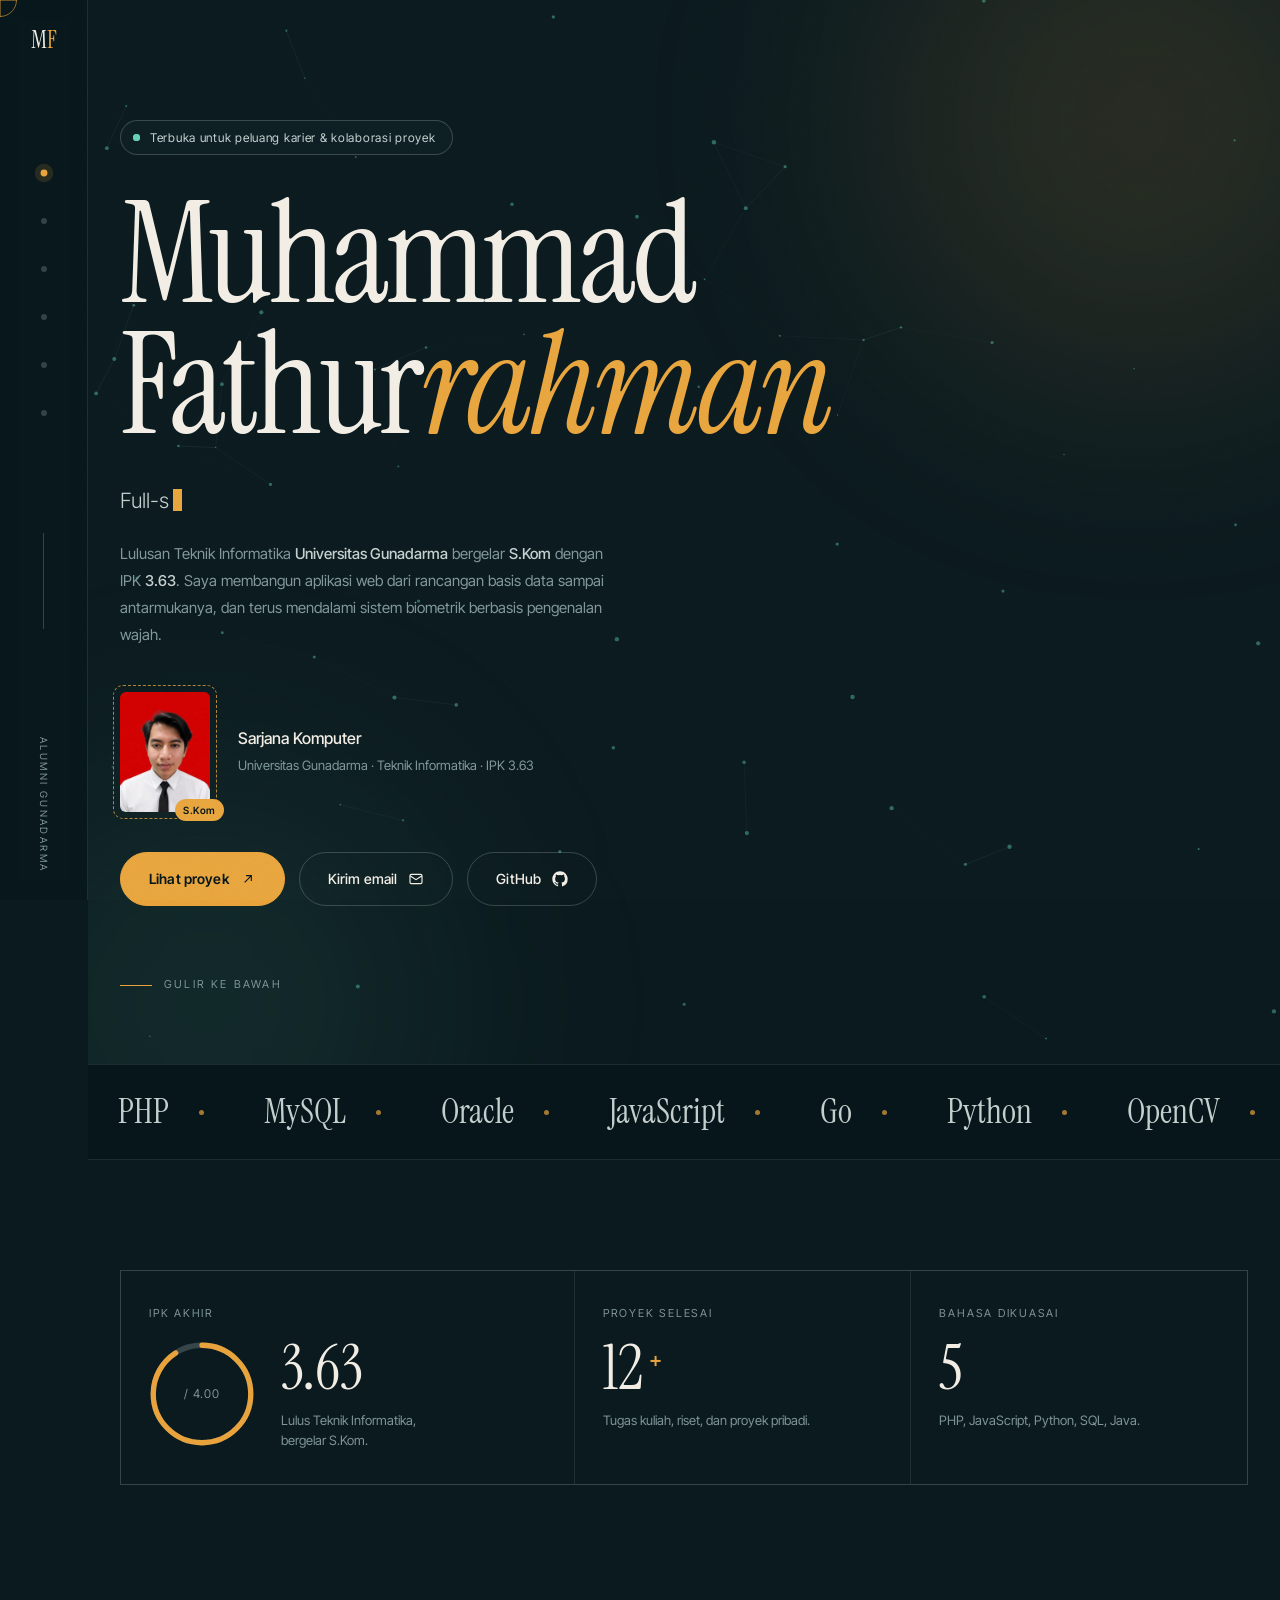
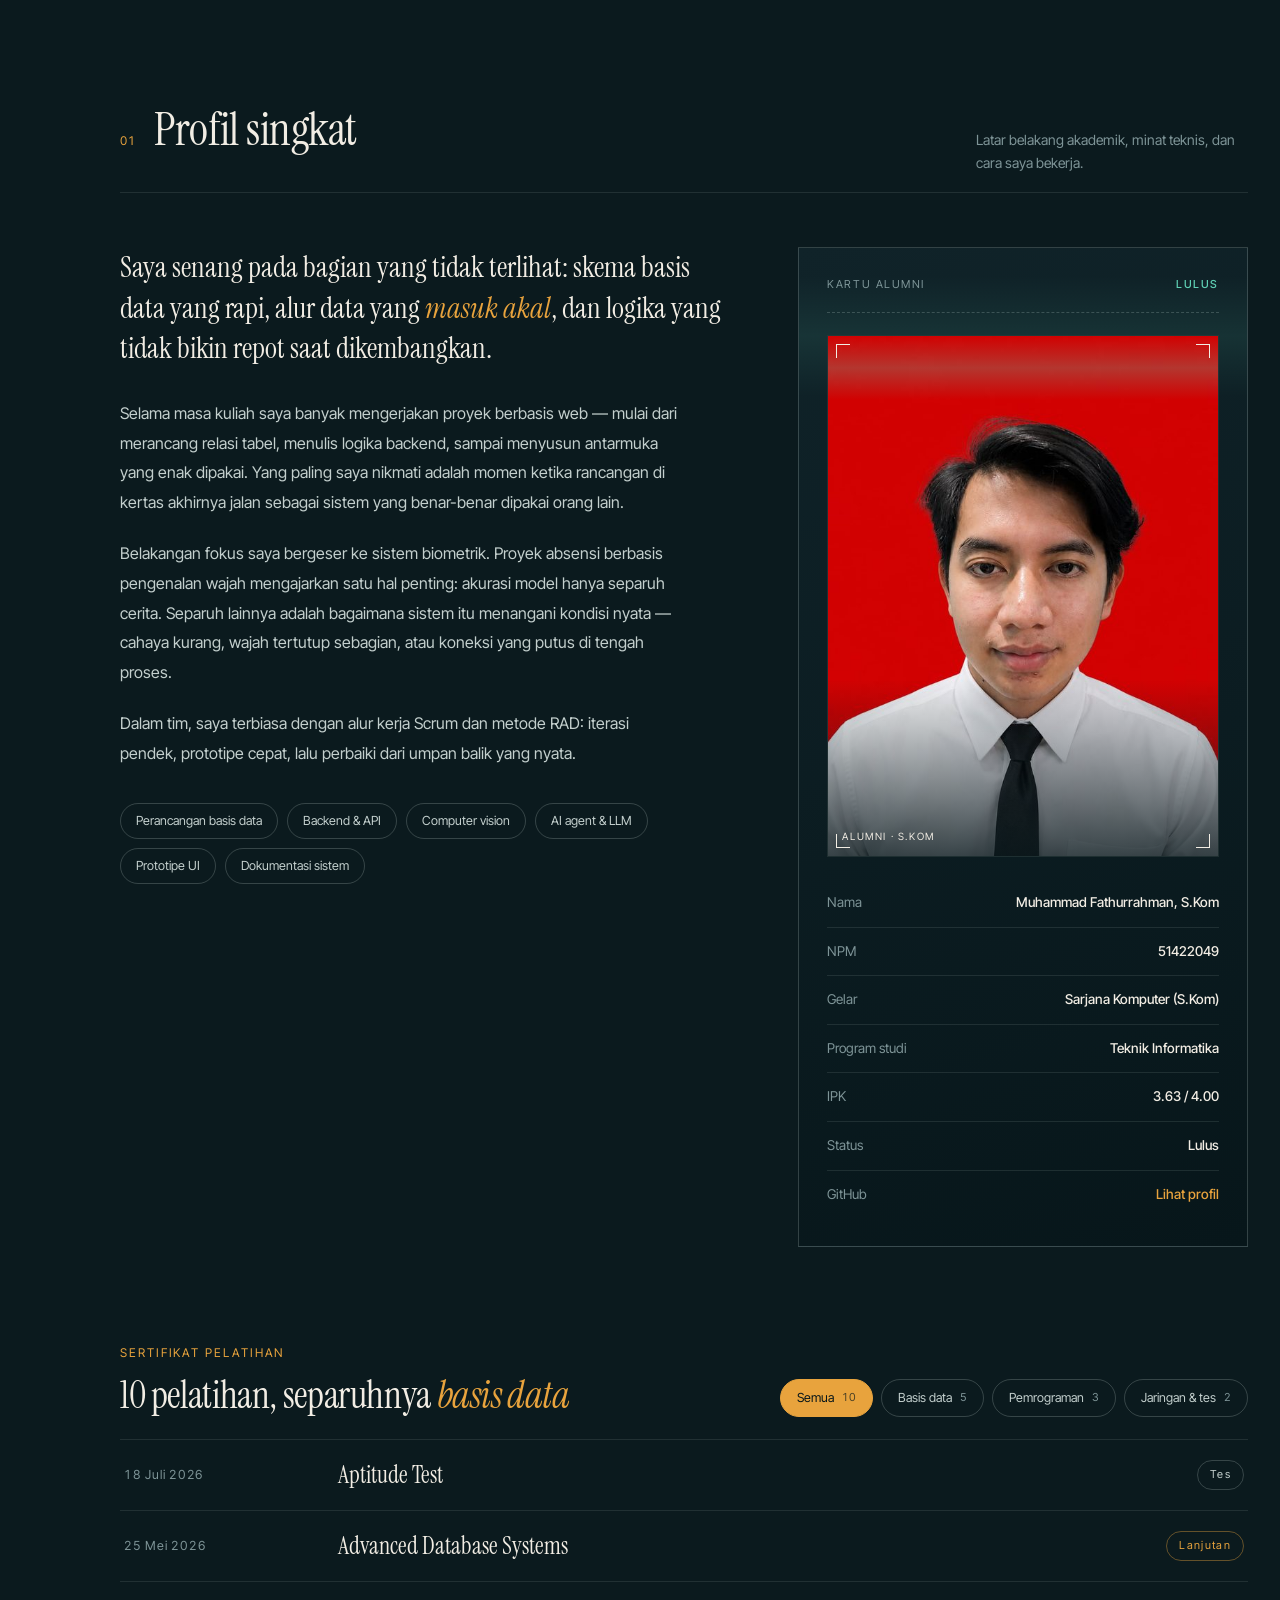
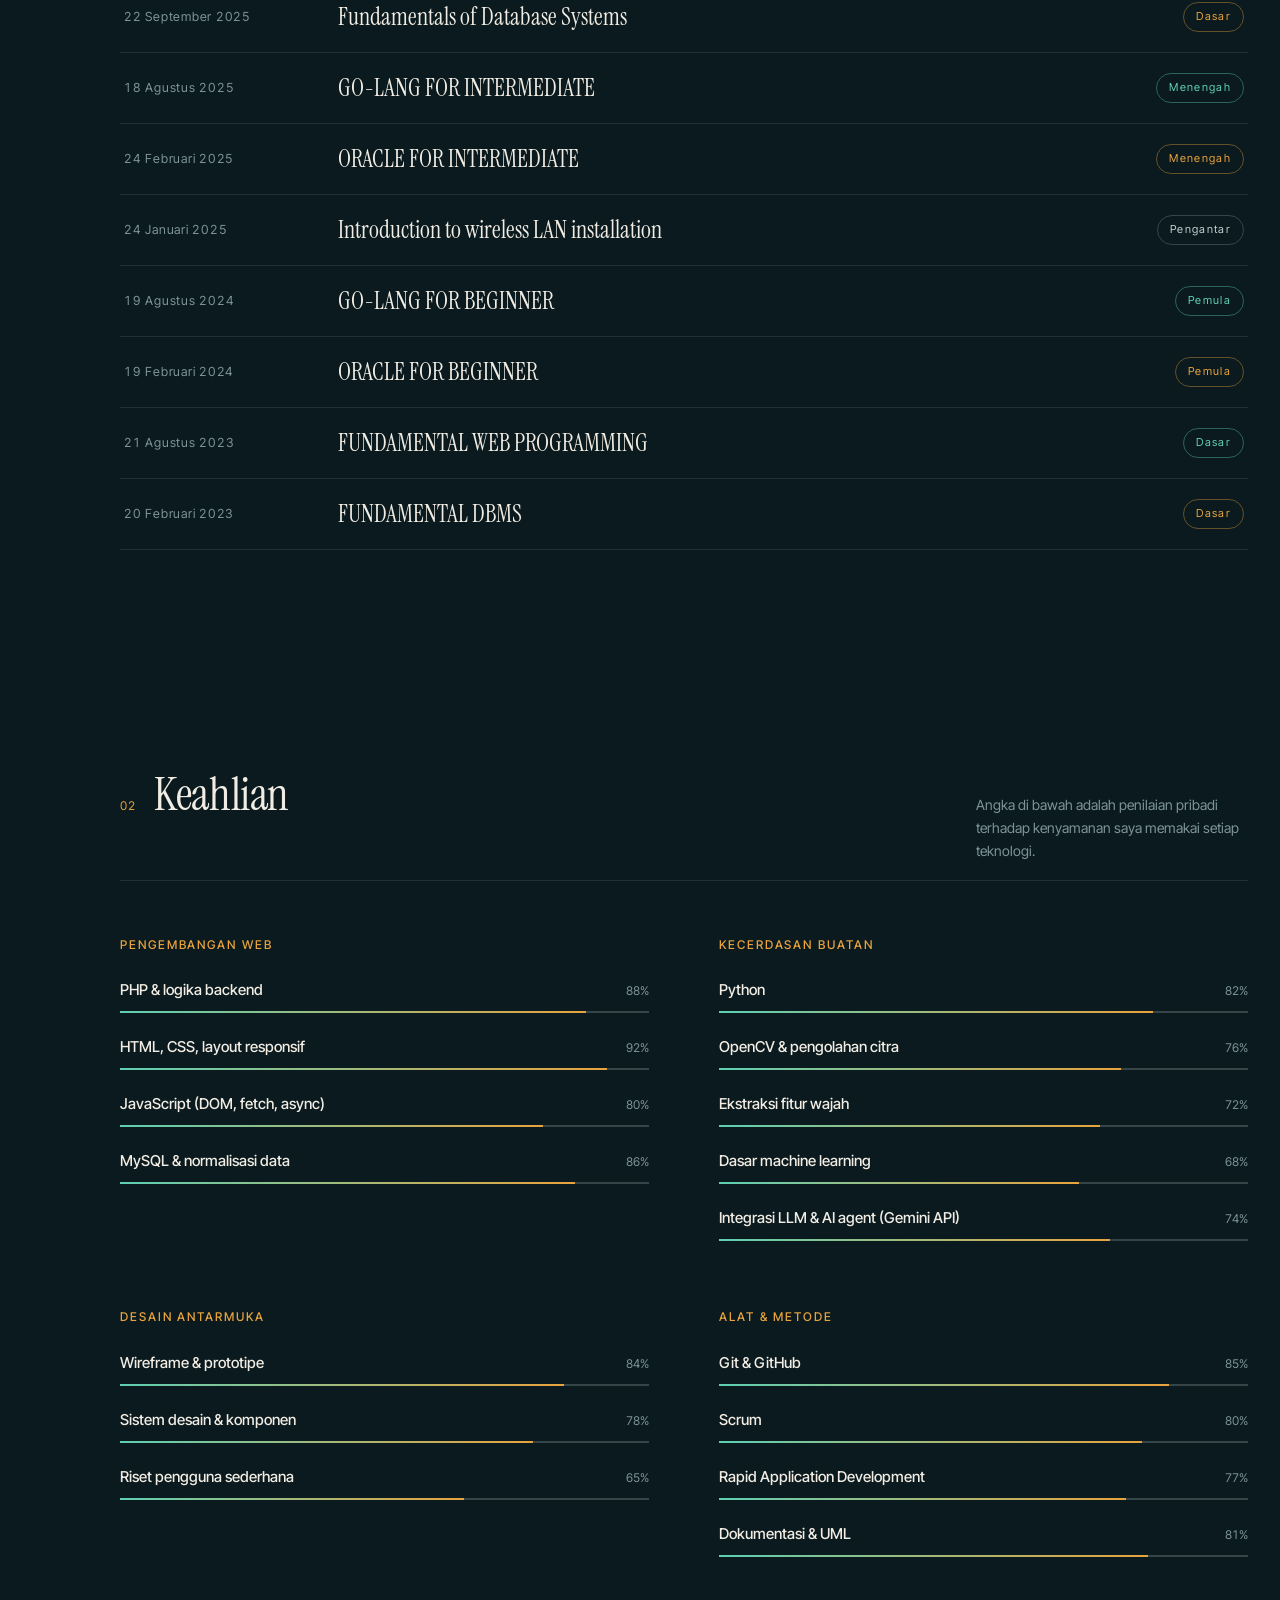
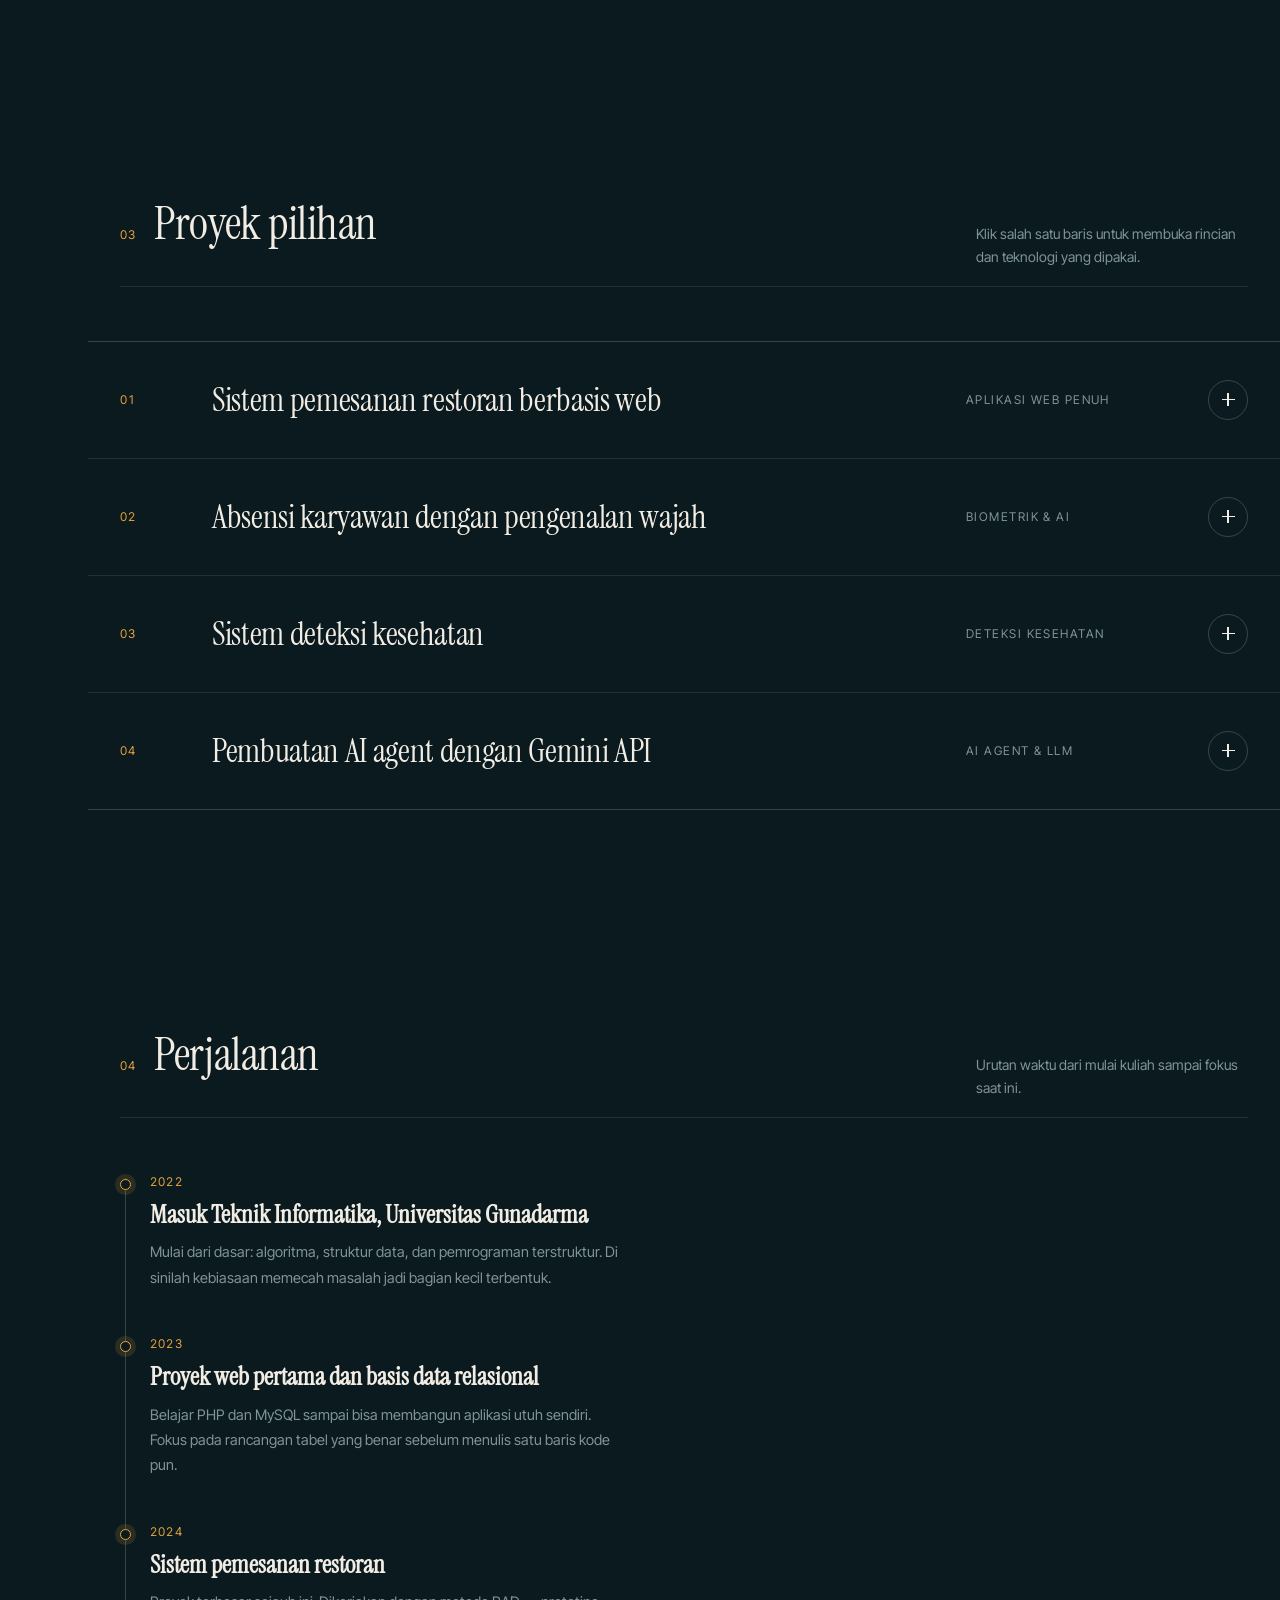
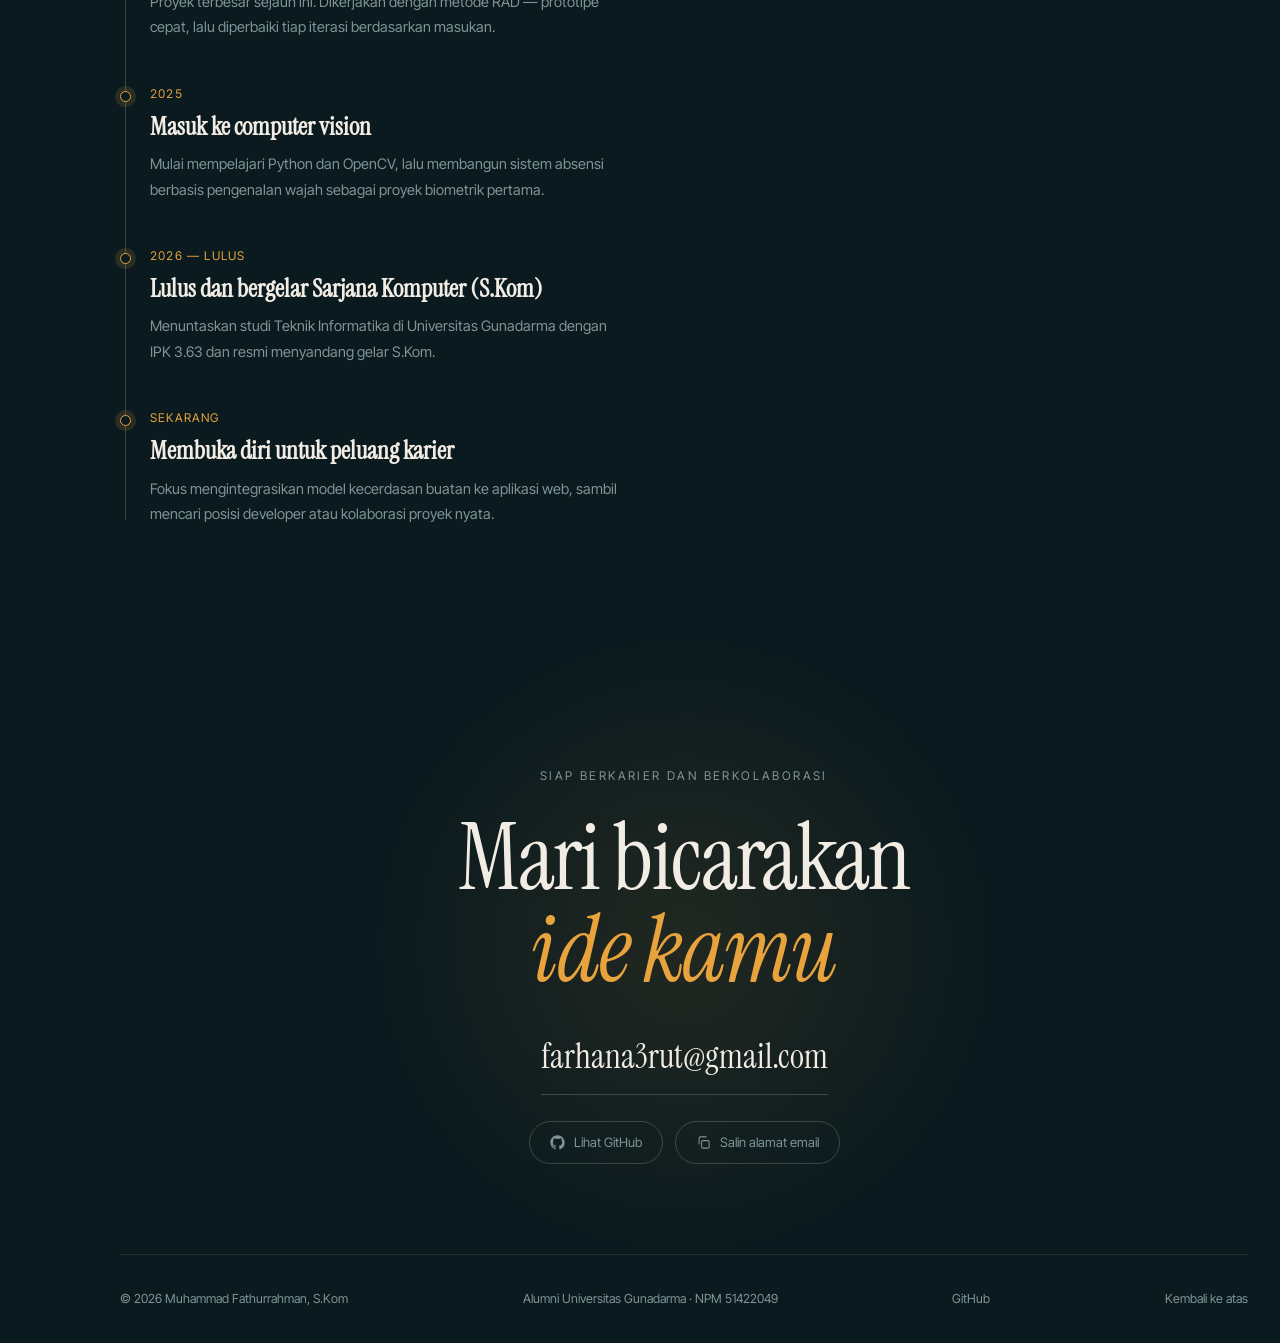
==== index.html @ 4a706da1 "Add files via upload" ====
<!DOCTYPE html>
<html lang="id">
<head>
<meta charset="UTF-8">
<meta name="viewport" content="width=device-width, initial-scale=1.0">
<title>Muhammad Fathurrahman, S.Kom — Full-Stack Developer</title>
<meta name="description" content="Portofolio Muhammad Fathurrahman, S.Kom, lulusan Teknik Informatika Universitas Gunadarma (IPK 3.63). Pengembangan web, perancangan database, UI/UX, dan sistem biometrik.">
<link rel="preconnect" href="https://fonts.googleapis.com">
<link rel="preconnect" href="https://fonts.gstatic.com" crossorigin>
<link href="https://fonts.googleapis.com/css2?family=Instrument+Serif:ital@0;1&family=Inter+Tight:wght@300;400;500;600;700&display=swap" rel="stylesheet">
<style>
/* ============================================================
   TOKEN
   ============================================================ */
:root{
  --ink-900:#07161a;
  --ink-800:#0b1a1e;
  --ink-700:#102329;
  --ink-600:#163036;
  --line:rgba(226,238,235,.10);
  --line-strong:rgba(226,238,235,.20);

  --cream:#f2ede4;
  --cream-dim:#c3cfcd;
  --muted:#7e9497;

  --amber:#e8a33d;
  --amber-soft:rgba(232,163,61,.14);
  --jade:#5fd0b4;
  --jade-soft:rgba(95,208,180,.12);

  --serif:'Instrument Serif',Georgia,'Times New Roman',serif;
  --sans:'Inter Tight','Helvetica Neue',Arial,sans-serif;

  --rail:88px;
  --maxw:1180px;
  --ease:cubic-bezier(.22,1,.36,1);
}

*,*::before,*::after{box-sizing:border-box;margin:0;padding:0}
html{scroll-behavior:smooth;-webkit-text-size-adjust:100%}
body{
  background:var(--ink-800);
  color:var(--cream);
  font-family:var(--sans);
  font-weight:400;
  line-height:1.6;
  overflow-x:hidden;
  -webkit-font-smoothing:antialiased;
}
body.is-locked{overflow:hidden}
img{max-width:100%;display:block}
a{color:inherit;text-decoration:none}
button{font:inherit;color:inherit;background:none;border:none;cursor:pointer}
::selection{background:var(--amber);color:var(--ink-900)}

:focus-visible{
  outline:2px solid var(--amber);
  outline-offset:3px;
  border-radius:4px;
}

/* tekstur butiran halus di seluruh halaman */
body::after{
  content:'';
  position:fixed;inset:0;
  pointer-events:none;z-index:9;
  opacity:.28;
  background-image:url("data:image/svg+xml;utf8,<svg xmlns='http://www.w3.org/2000/svg' width='160' height='160'><filter id='n'><feTurbulence type='fractalNoise' baseFrequency='.85' numOctaves='3'/></filter><rect width='160' height='160' filter='url(%23n)' opacity='.5'/></svg>");
  mix-blend-mode:overlay;
}

/* ============================================================
   BOOT / PRELOADER
   ============================================================ */
#boot{
  position:fixed;inset:0;z-index:100;
  background:var(--ink-900);
  display:flex;align-items:center;justify-content:center;
  flex-direction:column;
  transition:opacity .7s var(--ease),visibility .7s;
}
#boot.done{opacity:0;visibility:hidden}
.boot-frame{
  width:min(320px,70vw);
  aspect-ratio:1/1;
  position:relative;
  border:1px solid var(--line-strong);
}
.boot-frame span{
  position:absolute;width:16px;height:16px;
  border:1px solid var(--amber);
}
.boot-frame span:nth-child(1){top:-1px;left:-1px;border-right:0;border-bottom:0}
.boot-frame span:nth-child(2){top:-1px;right:-1px;border-left:0;border-bottom:0}
.boot-frame span:nth-child(3){bottom:-1px;left:-1px;border-right:0;border-top:0}
.boot-frame span:nth-child(4){bottom:-1px;right:-1px;border-left:0;border-top:0}
.boot-scan{
  position:absolute;left:0;right:0;height:2px;
  background:linear-gradient(90deg,transparent,var(--amber),transparent);
  box-shadow:0 0 22px 4px rgba(232,163,61,.45);
  animation:bootScan 1.5s var(--ease) infinite alternate;
}
@keyframes bootScan{from{top:4%}to{top:96%}}
.boot-grid{
  position:absolute;inset:14%;
  display:grid;grid-template-columns:repeat(6,1fr);grid-template-rows:repeat(6,1fr);
}
.boot-grid i{
  border-radius:50%;
  width:4px;height:4px;
  background:var(--jade);
  opacity:0;
  justify-self:center;align-self:center;
  animation:dotPop .5s var(--ease) forwards;
}
@keyframes dotPop{to{opacity:.7;transform:scale(1)}}
.boot-meta{
  margin-top:28px;
  font-size:12px;letter-spacing:.14em;
  color:var(--muted);
  font-variant-numeric:tabular-nums;
  display:flex;gap:14px;align-items:center;
}
.boot-bar{width:120px;height:1px;background:var(--line-strong);position:relative;overflow:hidden}
.boot-bar b{position:absolute;inset:0 100% 0 0;background:var(--amber);transition:right .2s linear}

/* ============================================================
   KURSOR REticle
   ============================================================ */
.reticle{
  position:fixed;top:0;left:0;z-index:95;
  width:34px;height:34px;margin:-17px 0 0 -17px;
  pointer-events:none;
  opacity:0;
  transition:opacity .3s,transform .18s var(--ease);
}
.reticle::before,.reticle::after{
  content:'';position:absolute;background:var(--amber);opacity:.85;
}
.reticle::before{left:50%;top:0;bottom:0;width:1px;transform:translateX(-50%)}
.reticle::after{top:50%;left:0;right:0;height:1px;transform:translateY(-50%)}
.reticle i{
  position:absolute;inset:0;border:1px solid rgba(232,163,61,.6);border-radius:50%;
  transition:transform .25s var(--ease);
}
.reticle.hot{transform:scale(1.5)}
.reticle.hot i{background:rgba(232,163,61,.12)}
@media (hover:hover) and (pointer:fine){
  .reticle{opacity:1}
}

/* ============================================================
   RAIL KIRI
   ============================================================ */
.rail{
  position:fixed;left:0;top:0;bottom:0;width:var(--rail);
  border-right:1px solid var(--line);
  display:none;flex-direction:column;align-items:center;
  justify-content:space-between;padding:28px 0;z-index:40;
  background:rgba(7,22,26,.55);
  backdrop-filter:blur(10px);
}
.rail-mark{
  font-family:var(--serif);font-size:24px;line-height:1;
  color:var(--cream);
}
.rail-mark em{color:var(--amber);font-style:normal}
.rail-nav{display:flex;flex-direction:column;gap:22px;align-items:center}
.rail-dot{
  position:relative;width:26px;height:26px;
  display:grid;place-items:center;
}
.rail-dot b{
  width:6px;height:6px;border-radius:50%;
  background:var(--line-strong);
  transition:all .35s var(--ease);
}
.rail-dot span{
  position:absolute;left:34px;white-space:nowrap;
  font-size:11px;letter-spacing:.12em;color:var(--muted);
  opacity:0;transform:translateX(-6px);
  transition:all .3s var(--ease);
  pointer-events:none;
}
.rail-dot:hover span{opacity:1;transform:translateX(0)}
.rail-dot.on b{background:var(--amber);box-shadow:0 0 0 5px var(--amber-soft);transform:scale(1.15)}
.rail-progress{
  width:1px;height:96px;background:var(--line-strong);position:relative;
}
.rail-progress b{
  position:absolute;top:0;left:0;width:1px;height:0;background:var(--amber);
}
.rail-foot{
  writing-mode:vertical-rl;font-size:10px;letter-spacing:.24em;
  color:var(--muted);
}
@media (min-width:1024px){
  .rail{display:flex}
  .shell{padding-left:var(--rail)}
}

/* ============================================================
   TOPBAR MOBILE
   ============================================================ */
.topbar{
  position:fixed;top:0;left:0;right:0;z-index:45;
  display:flex;align-items:center;justify-content:space-between;
  padding:16px 22px;
  background:rgba(7,22,26,.82);
  backdrop-filter:blur(12px);
  border-bottom:1px solid var(--line);
}
.topbar .rail-mark{font-size:20px}
.burger{width:30px;height:20px;position:relative}
.burger i{
  position:absolute;left:0;right:0;height:1.5px;background:var(--cream);
  transition:transform .4s var(--ease),opacity .25s;
}
.burger i:nth-child(1){top:2px}
.burger i:nth-child(2){top:9px}
.burger i:nth-child(3){top:16px}
.burger.x i:nth-child(1){transform:translateY(7px) rotate(45deg)}
.burger.x i:nth-child(2){opacity:0}
.burger.x i:nth-child(3){transform:translateY(-7px) rotate(-45deg)}
@media (min-width:1024px){.topbar{display:none}}

.sheet{
  position:fixed;inset:0;z-index:44;
  background:var(--ink-900);
  display:flex;flex-direction:column;justify-content:center;
  padding:0 30px;gap:6px;
  clip-path:inset(0 0 100% 0);
  transition:clip-path .65s var(--ease);
}
.sheet.open{clip-path:inset(0 0 0 0)}
.sheet a{
  font-family:var(--serif);font-size:clamp(34px,10vw,54px);
  line-height:1.25;color:var(--cream-dim);
  opacity:0;transform:translateY(22px);
  transition:opacity .5s var(--ease),transform .5s var(--ease),color .3s;
}
.sheet.open a{opacity:1;transform:none}
.sheet.open a:nth-child(1){transition-delay:.18s}
.sheet.open a:nth-child(2){transition-delay:.25s}
.sheet.open a:nth-child(3){transition-delay:.32s}
.sheet.open a:nth-child(4){transition-delay:.39s}
.sheet.open a:nth-child(5){transition-delay:.46s}
.sheet a:hover{color:var(--amber)}
.sheet small{
  margin-top:30px;font-size:11px;letter-spacing:.2em;color:var(--muted);
  opacity:0;transition:opacity .5s .55s;
}
.sheet.open small{opacity:1}

/* ============================================================
   LAYOUT UMUM
   ============================================================ */
.shell{position:relative;z-index:2}
.wrap{max-width:var(--maxw);margin:0 auto;padding:0 26px}
section{position:relative}
.band{padding:110px 0}
@media (max-width:640px){.band{padding:76px 0}}

.head{
  display:flex;align-items:baseline;gap:18px;
  border-bottom:1px solid var(--line);
  padding-bottom:18px;margin-bottom:54px;
}
.head h2{
  font-family:var(--serif);font-weight:400;
  font-size:clamp(30px,5vw,46px);line-height:1.08;
  letter-spacing:-.01em;
}
.head .idx{
  font-size:12px;color:var(--amber);
  font-variant-numeric:tabular-nums;letter-spacing:.1em;
  flex-shrink:0;
}
.head p{
  margin-left:auto;max-width:34ch;font-size:14px;color:var(--muted);
  line-height:1.65;display:none;
}
@media (min-width:860px){.head p{display:block}}

/* reveal */
.rv{opacity:0;transform:translateY(26px);transition:opacity .85s var(--ease),transform .85s var(--ease)}
.rv.in{opacity:1;transform:none}
.rv-d1{transition-delay:.08s}.rv-d2{transition-delay:.16s}
.rv-d3{transition-delay:.24s}.rv-d4{transition-delay:.32s}
.rv-d5{transition-delay:.4s}.rv-d6{transition-delay:.48s}

/* ============================================================
   HERO
   ============================================================ */
.hero{
  min-height:100svh;display:flex;align-items:center;
  padding:120px 0 70px;position:relative;overflow:hidden;
}
#field{position:absolute;inset:0;width:100%;height:100%;z-index:0}
.hero-glow{
  position:absolute;border-radius:50%;filter:blur(120px);pointer-events:none;z-index:0;
}
.hero-glow.a{width:520px;height:520px;background:rgba(232,163,61,.13);top:-140px;right:-120px;animation:drift 18s ease-in-out infinite alternate}
.hero-glow.b{width:440px;height:440px;background:rgba(95,208,180,.10);bottom:-160px;left:-100px;animation:drift 22s ease-in-out infinite alternate-reverse}
@keyframes drift{to{transform:translate3d(50px,-40px,0) scale(1.14)}}
.hero-inner{position:relative;z-index:2;width:100%}

.tag{
  display:inline-flex;align-items:center;gap:10px;
  border:1px solid var(--line-strong);border-radius:999px;
  padding:7px 16px 7px 12px;font-size:12px;letter-spacing:.06em;
  color:var(--cream-dim);margin-bottom:34px;
  background:rgba(16,35,41,.5);
}
.pulse{
  width:7px;height:7px;border-radius:50%;background:var(--jade);
  position:relative;flex-shrink:0;
}
.pulse::after{
  content:'';position:absolute;inset:0;border-radius:50%;background:var(--jade);
  animation:ping 2s ease-out infinite;
}
@keyframes ping{0%{transform:scale(1);opacity:.7}70%,100%{transform:scale(3.2);opacity:0}}

.name{
  font-family:var(--serif);font-weight:400;
  font-size:clamp(46px,11.5vw,142px);
  line-height:.92;letter-spacing:-.025em;
  margin-bottom:34px;
}
.name .ln{display:block;overflow:hidden}
.name .ln > span{
  display:inline-block;transform:translateY(105%);
  transition:transform 1.05s var(--ease);
}
.ready .name .ln:nth-child(1) > span{transition-delay:.05s}
.ready .name .ln:nth-child(2) > span{transition-delay:.17s}
.ready .name .ln > span{transform:none}
.name .accent{color:var(--amber);font-style:italic}

.role{
  font-size:clamp(16px,2.3vw,21px);color:var(--cream-dim);
  margin-bottom:22px;min-height:1.6em;font-weight:300;
}
.role .cur{
  display:inline-block;width:9px;height:1.05em;
  background:var(--amber);vertical-align:-3px;margin-left:4px;
  animation:blink 1.05s steps(1) infinite;
}
@keyframes blink{50%{opacity:0}}

.lede{
  max-width:56ch;color:var(--muted);font-size:15px;line-height:1.8;
  margin-bottom:44px;
}
.lede b{color:var(--cream-dim);font-weight:500}

.cta-row{display:flex;flex-wrap:wrap;gap:14px;align-items:center}
.btn{
  position:relative;overflow:hidden;
  display:inline-flex;align-items:center;gap:11px;
  padding:15px 28px;border-radius:999px;
  font-size:14px;font-weight:500;letter-spacing:.01em;
  border:1px solid var(--line-strong);
  transition:color .35s,border-color .35s,transform .35s var(--ease);
}
.btn svg{width:16px;height:16px;flex-shrink:0;transition:transform .4s var(--ease)}
.btn::before{
  content:'';position:absolute;inset:0;z-index:-1;
  background:var(--amber);
  transform:translateY(101%);
  transition:transform .5s var(--ease);
}
.btn:hover::before{transform:translateY(0)}
.btn:hover{color:var(--ink-900);border-color:var(--amber)}
.btn:hover svg{transform:translate(3px,-3px)}
.btn.solid{background:var(--amber);color:var(--ink-900);border-color:var(--amber);font-weight:600}
.btn.solid::before{background:var(--cream)}
.btn.solid:hover{color:var(--ink-900);border-color:var(--cream)}
.btn:active{transform:scale(.97)}

.grad{display:flex;align-items:center;gap:20px;margin-bottom:40px}
.seal{position:relative;width:90px;height:120px;flex-shrink:0;margin-right:8px}
.seal::before{content:'';position:absolute;inset:-7px;border-radius:10px;border:1px dashed var(--amber);opacity:.75;animation:glow 3.4s ease-in-out infinite}
.seal span{position:relative;z-index:1}
.seal img{position:relative;z-index:1;width:100%;height:100%;border-radius:6px;object-fit:cover;display:block}
.seal em{position:absolute;z-index:2;right:-14px;bottom:-9px;font-family:var(--sans);font-style:normal;font-size:10px;font-weight:600;letter-spacing:.06em;color:var(--ink-900);background:var(--amber);border-radius:999px;padding:3px 8px}
.btn.gh svg{fill:currentColor;stroke:none}
.btn.gh:hover svg{transform:none}
@keyframes spin{to{transform:rotate(360deg)}}
@keyframes glow{50%{box-shadow:0 0 26px rgba(232,163,61,.32)}}
.grad b{display:block;font-weight:500;font-size:16px;color:var(--cream)}
.grad small{font-size:13px;color:var(--muted)}
.cue{
  margin-top:70px;display:inline-flex;align-items:center;gap:12px;
  font-size:11px;letter-spacing:.2em;color:var(--muted);
}
.cue i{
  width:32px;height:1px;background:var(--line-strong);position:relative;overflow:hidden;
}
.cue i::after{
  content:'';position:absolute;inset:0;background:var(--amber);
  animation:sweep 2.2s var(--ease) infinite;
}
@keyframes sweep{0%{transform:translateX(-100%)}60%,100%{transform:translateX(100%)}}

/* ============================================================
   TICKER
   ============================================================ */
.ticker{
  border-top:1px solid var(--line);border-bottom:1px solid var(--line);
  padding:20px 0;overflow:hidden;background:var(--ink-900);
  --shift:0px;
}
.ticker-track{
  display:flex;gap:0;width:max-content;
  animation:roll 34s linear infinite;
  transform:translateX(var(--shift));
}
.ticker:hover .ticker-track{animation-play-state:paused}
@keyframes roll{to{transform:translateX(-50%)}}
.ticker-track span{
  font-family:var(--serif);font-size:clamp(22px,3.4vw,34px);
  color:var(--cream-dim);padding:0 30px;white-space:nowrap;
  display:flex;align-items:center;gap:30px;
}
.ticker-track span::after{
  content:'';width:5px;height:5px;border-radius:50%;background:var(--amber);opacity:.7;
}

/* ============================================================
   METRIK / IPK
   ============================================================ */
.metrics{
  display:grid;gap:1px;background:var(--line);
  border:1px solid var(--line);
  grid-template-columns:1fr;
}
@media (min-width:700px){.metrics{grid-template-columns:1.35fr 1fr 1fr}}
.cell{
  background:var(--ink-800);padding:34px 28px;
  position:relative;overflow:hidden;
  transition:background .4s;
}
.cell:hover{background:var(--ink-700)}
.cell .lbl{font-size:11px;letter-spacing:.16em;color:var(--muted);margin-bottom:14px}
.cell .num{
  font-family:var(--serif);font-size:clamp(40px,7vw,62px);line-height:1;
  font-variant-numeric:tabular-nums;
}
.cell .num sup{font-size:.34em;color:var(--amber);vertical-align:super;margin-left:6px;font-family:var(--sans);font-weight:500}
.cell .sub{font-size:13px;color:var(--muted);margin-top:12px;line-height:1.5}

.gpa{display:flex;align-items:center;gap:26px;flex-wrap:wrap}
.ring{width:106px;height:106px;flex-shrink:0;position:relative}
.ring svg{transform:rotate(-90deg);width:100%;height:100%}
.ring circle{fill:none;stroke-width:5}
.ring .bg{stroke:var(--line-strong)}
.ring .fg{
  stroke:var(--amber);stroke-linecap:round;
  stroke-dasharray:289;stroke-dashoffset:289;
  transition:stroke-dashoffset 2.1s var(--ease);
}
.ring em{
  position:absolute;inset:0;display:grid;place-items:center;
  font-style:normal;font-size:12px;color:var(--muted);letter-spacing:.08em;
}

/* ============================================================
   TENTANG
   ============================================================ */
.about{display:grid;gap:56px;grid-template-columns:1fr}
@media (min-width:900px){.about{grid-template-columns:1.15fr .85fr;gap:70px}}
.about p{color:var(--cream-dim);font-size:16px;line-height:1.85;margin-bottom:22px;max-width:62ch}
.about p.big{
  font-family:var(--serif);font-size:clamp(21px,3vw,29px);
  line-height:1.4;color:var(--cream);margin-bottom:30px;
}
.about p em{color:var(--amber);font-style:italic}

.idcard{
  border:1px solid var(--line-strong);
  background:linear-gradient(160deg,var(--ink-700),var(--ink-900));
  padding:28px;position:relative;overflow:hidden;
}
.idcard::before{
  content:'';position:absolute;left:0;right:0;height:120px;
  background:linear-gradient(180deg,transparent,rgba(95,208,180,.10),transparent);
  animation:idscan 4.5s var(--ease) infinite;
}
@keyframes idscan{0%{top:-120px}100%{top:100%}}
.idcard-top{
  display:flex;justify-content:space-between;align-items:center;
  padding-bottom:18px;border-bottom:1px dashed var(--line-strong);margin-bottom:22px;
  font-size:11px;letter-spacing:.14em;color:var(--muted);
}
.idcard-top b{color:var(--jade);font-weight:500}
.face{
  width:100%;aspect-ratio:4/3;position:relative;
  border:1px solid var(--line);margin-bottom:22px;background:rgba(7,22,26,.6);
  overflow:hidden;
}
.face canvas{width:100%;height:100%;display:block}
.face .corner{position:absolute;width:14px;height:14px;border:1.5px solid var(--amber)}
.face .corner.tl{top:8px;left:8px;border-right:0;border-bottom:0}
.face .corner.tr{top:8px;right:8px;border-left:0;border-bottom:0}
.face .corner.bl{bottom:8px;left:8px;border-right:0;border-top:0}
.face .corner.br{bottom:8px;right:8px;border-left:0;border-top:0}
.face .stamp{
  position:absolute;bottom:10px;left:12px;font-size:10px;letter-spacing:.16em;
  color:var(--jade);
}
/* foto profil di kartu alumni */
.face{aspect-ratio:3/4}
.face img{position:absolute;inset:0;width:100%;height:100%;object-fit:cover;object-position:50% 50%;display:block}
.face::before{content:'';position:absolute;inset:auto 0 0 0;height:34%;z-index:2;background:linear-gradient(180deg,transparent,rgba(7,22,26,.78));pointer-events:none}
.face .corner{border-color:var(--cream);z-index:3}
.face .stamp{color:var(--cream);z-index:3;bottom:12px;left:14px}
.face .scanline{position:absolute;left:0;right:0;height:64px;z-index:2;pointer-events:none;background:linear-gradient(180deg,transparent,rgba(95,208,180,.26),transparent);animation:faceScan 4.2s var(--ease) infinite}
@keyframes faceScan{0%{top:-64px}100%{top:100%}}
.rows{display:flex;flex-direction:column;gap:0}
.row{
  display:flex;justify-content:space-between;gap:16px;
  padding:13px 0;border-bottom:1px solid var(--line);
  font-size:13.5px;
}
.row:last-child{border-bottom:0}
.row dt{color:var(--muted)}
.row dd{color:var(--cream);text-align:right;font-weight:500}

/* ============================================================
   KEAHLIAN
   ============================================================ */
/* ---- sertifikat pelatihan ---- */
.certs{margin-top:96px}
.certs-head{display:flex;flex-wrap:wrap;gap:26px;justify-content:space-between;align-items:flex-end;border-bottom:1px solid var(--line);padding-bottom:22px}
.certs-kicker{font-size:12px;letter-spacing:.16em;color:var(--amber);display:block;margin-bottom:12px}
.certs-head h3{font-family:var(--serif);font-weight:400;font-size:clamp(26px,4vw,38px);line-height:1.12;letter-spacing:-.01em}
.certs-head h3 em{color:var(--amber);font-style:italic}
.certs-filter{display:flex;flex-wrap:wrap;gap:8px}
.certs-filter button{border:1px solid var(--line-strong);border-radius:999px;padding:8px 16px;font-size:12.5px;color:var(--cream-dim);display:inline-flex;gap:8px;align-items:center;transition:all .3s var(--ease)}
.certs-filter button i{font-style:normal;font-size:11px;color:var(--muted);font-variant-numeric:tabular-nums}
.certs-filter button:hover{border-color:var(--amber);color:var(--amber)}
.certs-filter button.on{background:var(--amber);border-color:var(--amber);color:var(--ink-900)}
.certs-filter button.on i{color:var(--ink-900);opacity:.7}
.cert-list{list-style:none}
.cert{display:grid;grid-template-columns:1fr auto;gap:6px 18px;align-items:center;padding:20px 4px;border-bottom:1px solid var(--line);position:relative;transition:padding .45s var(--ease),background .4s,opacity .85s var(--ease),transform .85s var(--ease)}
@media (min-width:760px){.cert{grid-template-columns:190px 1fr auto;gap:24px}}
.cert::before{content:'';position:absolute;left:0;top:50%;width:0;height:1px;background:var(--amber);transition:width .45s var(--ease)}
.cert:hover{padding-left:30px;background:rgba(16,35,41,.55)}
.cert:hover::before{width:18px}
.cert time{font-size:12.5px;letter-spacing:.06em;color:var(--muted);font-variant-numeric:tabular-nums;grid-column:1/-1}
@media (min-width:760px){.cert time{grid-column:auto}}
.cert-name{font-family:var(--serif);font-size:clamp(19px,2.4vw,24px);line-height:1.25;transition:color .35s}
.cert:hover .cert-name{color:var(--amber)}
.cert-tag{font-size:11px;letter-spacing:.12em;border:1px solid var(--line-strong);border-radius:999px;padding:5px 12px;color:var(--cream-dim);white-space:nowrap}
.cert[data-c="db"] .cert-tag{border-color:rgba(232,163,61,.4);color:var(--amber)}
.cert[data-c="prog"] .cert-tag{border-color:rgba(95,208,180,.4);color:var(--jade)}
.cert.hide{display:none}

.skills{display:grid;gap:44px;grid-template-columns:1fr}
@media (min-width:820px){.skills{grid-template-columns:repeat(2,1fr);gap:44px 70px}}
.skill-group > h3{
  font-size:12px;letter-spacing:.16em;color:var(--amber);
  margin-bottom:24px;font-weight:500;
}
.meter{margin-bottom:22px}
.meter-top{display:flex;justify-content:space-between;align-items:baseline;margin-bottom:9px}
.meter-top b{font-weight:500;font-size:15px}
.meter-top i{font-style:normal;font-size:12px;color:var(--muted);font-variant-numeric:tabular-nums}
.meter-bar{height:2px;background:var(--line-strong);position:relative;overflow:hidden}
.meter-bar span{
  position:absolute;inset:0 100% 0 0;
  background:linear-gradient(90deg,var(--jade),var(--amber));
  transition:right 1.4s var(--ease);
}
.meter:nth-child(2) .meter-bar span{transition-delay:.1s}
.meter:nth-child(3) .meter-bar span{transition-delay:.2s}
.meter:nth-child(4) .meter-bar span{transition-delay:.3s}
.meter:nth-child(5) .meter-bar span{transition-delay:.4s}

.chips{display:flex;flex-wrap:wrap;gap:9px;margin-top:8px}
.chip{
  border:1px solid var(--line-strong);border-radius:999px;
  padding:7px 15px;font-size:12.5px;color:var(--cream-dim);
  transition:all .3s var(--ease);
}
.chip:hover{border-color:var(--amber);color:var(--amber);transform:translateY(-2px)}

/* ============================================================
   PROYEK
   ============================================================ */
.projects{display:flex;flex-direction:column;gap:1px;background:var(--line);border-block:1px solid var(--line)}
.proj{
  background:var(--ink-800);position:relative;
  transition:background .5s var(--ease);
}
.proj:hover{background:var(--ink-700)}
.proj-head{
  width:100%;text-align:left;display:grid;gap:14px;
  grid-template-columns:1fr auto;align-items:center;
  padding:34px 28px;
}
@media (min-width:820px){
  .proj-head{grid-template-columns:64px 1fr 210px 44px;gap:28px;padding:38px 32px}
}
.proj-no{font-size:12px;color:var(--amber);font-variant-numeric:tabular-nums;letter-spacing:.1em;display:none}
@media (min-width:820px){.proj-no{display:block}}
.proj-title{
  font-family:var(--serif);font-size:clamp(22px,3.4vw,33px);
  line-height:1.16;letter-spacing:-.01em;
  transition:color .35s;
}
.proj:hover .proj-title{color:var(--amber)}
.proj-kind{font-size:12px;letter-spacing:.12em;color:var(--muted);display:none}
@media (min-width:820px){.proj-kind{display:block}}
.plus{
  width:40px;height:40px;border:1px solid var(--line-strong);border-radius:50%;
  display:grid;place-items:center;position:relative;flex-shrink:0;justify-self:end;
  transition:border-color .35s,background .35s;
}
.plus::before,.plus::after{
  content:'';position:absolute;background:var(--cream);transition:transform .45s var(--ease),background .35s;
}
.plus::before{width:13px;height:1.5px}
.plus::after{width:1.5px;height:13px}
.proj.open .plus{background:var(--amber);border-color:var(--amber)}
.proj.open .plus::before,.proj.open .plus::after{background:var(--ink-900)}
.proj.open .plus::after{transform:rotate(90deg) scaleX(0)}
.proj-body{
  max-height:0;overflow:hidden;
  transition:max-height .7s var(--ease);
}
.proj-inner{
  padding:0 28px 38px;display:grid;gap:30px;grid-template-columns:1fr;
}
@media (min-width:820px){
  .proj-inner{grid-template-columns:64px 1fr 254px;gap:28px;padding:0 32px 44px}
  .proj-inner .spacer{display:block}
}
.proj-inner .spacer{display:none}
.proj-inner p{color:var(--cream-dim);font-size:15px;line-height:1.85;max-width:60ch;margin-bottom:18px}
.feat{list-style:none;display:flex;flex-direction:column;gap:11px}
.feat li{
  display:flex;gap:12px;align-items:flex-start;
  font-size:14px;color:var(--muted);line-height:1.6;
}
.feat li::before{
  content:'';width:5px;height:5px;margin-top:8px;flex-shrink:0;
  background:var(--jade);transform:rotate(45deg);
}
.stack{display:flex;flex-direction:column;gap:9px}
.stack b{font-size:11px;letter-spacing:.16em;color:var(--muted);font-weight:400;margin-bottom:4px}
.stack i{
  font-style:normal;font-size:13px;padding:9px 13px;
  border:1px solid var(--line-strong);color:var(--cream-dim);
  transition:all .3s var(--ease);
}
.stack i:hover{border-color:var(--jade);color:var(--jade);transform:translateX(4px)}

/* ============================================================
   LINIMASA
   ============================================================ */
.timeline{position:relative;padding-left:30px}
.timeline::before{
  content:'';position:absolute;left:5px;top:6px;bottom:6px;width:1px;
  background:var(--line-strong);
}
.timeline .draw{
  position:absolute;left:5px;top:6px;width:1px;height:0;
  background:linear-gradient(180deg,var(--amber),var(--jade));
  transition:height 1.8s var(--ease);
}
.tl-item{position:relative;padding-bottom:44px}
.tl-item:last-child{padding-bottom:0}
.tl-item::before{
  content:'';position:absolute;left:-30px;top:7px;
  width:11px;height:11px;border-radius:50%;
  background:var(--ink-800);border:1.5px solid var(--line-strong);
  transition:border-color .5s,box-shadow .5s;
}
.tl-item.in::before{border-color:var(--amber);box-shadow:0 0 0 5px var(--amber-soft)}
.tl-when{font-size:12px;letter-spacing:.1em;color:var(--amber);margin-bottom:8px;font-variant-numeric:tabular-nums}
.tl-what{font-family:var(--serif);font-size:clamp(19px,2.6vw,25px);line-height:1.25;margin-bottom:9px}
.tl-desc{font-size:14.5px;color:var(--muted);line-height:1.75;max-width:60ch}

/* ============================================================
   KONTAK
   ============================================================ */
.contact{text-align:center;padding:130px 0 90px;position:relative;overflow:hidden}
.contact::before{
  content:'';position:absolute;top:50%;left:50%;transform:translate(-50%,-50%);
  width:640px;height:640px;border-radius:50%;
  background:radial-gradient(circle,rgba(232,163,61,.10),transparent 68%);
  pointer-events:none;
}
.contact-pre{font-size:12px;letter-spacing:.2em;color:var(--muted);margin-bottom:26px}
.contact h2{
  font-family:var(--serif);font-weight:400;
  font-size:clamp(38px,8.5vw,92px);line-height:1;letter-spacing:-.02em;
  margin-bottom:34px;
}
.contact h2 em{font-style:italic;color:var(--amber)}
.mailto{
  display:inline-flex;align-items:center;gap:14px;
  font-family:var(--serif);font-size:clamp(19px,3.6vw,34px);
  border-bottom:1px solid var(--line-strong);padding-bottom:10px;
  transition:border-color .4s,color .4s;
  word-break:break-all;
}
.mailto:hover{color:var(--amber);border-color:var(--amber)}
.copy{
  margin-top:26px;cursor:pointer;display:inline-flex;align-items:center;gap:9px;
  font-size:13px;color:var(--muted);
  border:1px solid var(--line-strong);border-radius:999px;padding:10px 20px;
  transition:all .3s var(--ease);
}
.copy:hover{color:var(--cream);border-color:var(--line-strong)}
.copy.ok{color:var(--jade);border-color:var(--jade)}
.copy svg{width:15px;height:15px}

.foot{
  border-top:1px solid var(--line);
  padding:34px 0;
  display:flex;flex-wrap:wrap;gap:14px;
  justify-content:space-between;align-items:center;
  font-size:12.5px;color:var(--muted);
}
.foot a:hover{color:var(--amber)}

.up{
  position:fixed;right:22px;bottom:22px;z-index:42;
  width:46px;height:46px;border-radius:50%;
  border:1px solid var(--line-strong);background:rgba(11,26,30,.9);
  backdrop-filter:blur(8px);
  display:grid;place-items:center;
  opacity:0;transform:translateY(14px);pointer-events:none;
  transition:all .45s var(--ease);
}
.up.show{opacity:1;transform:none;pointer-events:auto}
.up:hover{border-color:var(--amber);color:var(--amber)}
.up svg{width:16px;height:16px}

@media (prefers-reduced-motion:reduce){
  *,*::before,*::after{
    animation-duration:.001ms !important;
    animation-iteration-count:1 !important;
    transition-duration:.001ms !important;
    scroll-behavior:auto !important;
  }
  .rv{opacity:1;transform:none}
  .name .ln > span{transform:none}
}
</style>
</head>
<body>

<!-- ============ BOOT ============ -->
<div id="boot">
  <div class="boot-frame">
    <span></span><span></span><span></span><span></span>
    <div class="boot-grid" id="bootGrid"></div>
    <div class="boot-scan"></div>
  </div>
  <div class="boot-meta">
    <span id="bootTxt">memuat aset</span>
    <div class="boot-bar"><b id="bootBar"></b></div>
    <span id="bootPct">0%</span>
  </div>
</div>

<!-- ============ KURSOR ============ -->
<div class="reticle" id="reticle"><i></i></div>

<!-- ============ RAIL ============ -->
<aside class="rail">
  <a href="#top" class="rail-mark" aria-label="Ke atas">M<em>F</em></a>
  <nav class="rail-nav" aria-label="Navigasi bagian">
    <a href="#top" class="rail-dot on" data-sec="top"><b></b><span>Awal</span></a>
    <a href="#profil" class="rail-dot" data-sec="profil"><b></b><span>Profil</span></a>
    <a href="#keahlian" class="rail-dot" data-sec="keahlian"><b></b><span>Keahlian</span></a>
    <a href="#proyek" class="rail-dot" data-sec="proyek"><b></b><span>Proyek</span></a>
    <a href="#perjalanan" class="rail-dot" data-sec="perjalanan"><b></b><span>Perjalanan</span></a>
    <a href="#kontak" class="rail-dot" data-sec="kontak"><b></b><span>Kontak</span></a>
  </nav>
  <div class="rail-progress"><b id="railBar"></b></div>
  <div class="rail-foot">ALUMNI GUNADARMA</div>
</aside>

<!-- ============ TOPBAR MOBILE ============ -->
<header class="topbar">
  <a href="#top" class="rail-mark">M<em>F</em></a>
  <button class="burger" id="burger" aria-label="Buka menu" aria-expanded="false">
    <i></i><i></i><i></i>
  </button>
</header>

<div class="sheet" id="sheet">
  <a href="#profil">Profil</a>
  <a href="#keahlian">Keahlian</a>
  <a href="#proyek">Proyek</a>
  <a href="#perjalanan">Perjalanan</a>
  <a href="#kontak">Kontak</a>
  <small>Alumni Universitas Gunadarma — S.Kom</small>
</div>

<div class="shell">

<!-- ============ HERO ============ -->
<section class="hero" id="top">
  <canvas id="field"></canvas>
  <div class="hero-glow a"></div>
  <div class="hero-glow b"></div>

  <div class="wrap hero-inner">
    <div class="tag">
      <span class="pulse"></span>
      Terbuka untuk peluang karier &amp; kolaborasi proyek
    </div>

    <h1 class="name">
      <span class="ln"><span>Muhammad</span></span>
      <span class="ln"><span>Fathur<span class="accent">rahman</span></span></span>
    </h1>

    <p class="role" id="role"><span class="cur"></span></p>

    <p class="lede">
      Lulusan Teknik Informatika <b>Universitas Gunadarma</b> bergelar <b>S.Kom</b> dengan IPK <b>3.63</b>.
      Saya membangun aplikasi web dari rancangan basis data sampai antarmukanya,
      dan terus mendalami sistem biometrik berbasis pengenalan wajah.
    </p>

    <div class="grad rv">
      <div class="seal"><img src="[data-uri]" alt="Foto Muhammad Fathurrahman" width="90" height="120"><em>S.Kom</em></div>
      <div><b>Sarjana Komputer</b><small>Universitas Gunadarma · Teknik Informatika · IPK 3.63</small></div>
    </div>

    <div class="cta-row">
      <a href="#proyek" class="btn solid" data-magnet>
        Lihat proyek
        <svg viewBox="0 0 24 24" fill="none" stroke="currentColor" stroke-width="1.7"><path d="M7 17 17 7M9 7h8v8"/></svg>
      </a>
      <a href="mailto:farhana3rut@gmail.com" class="btn" data-magnet>
        Kirim email
        <svg viewBox="0 0 24 24" fill="none" stroke="currentColor" stroke-width="1.7"><rect x="3" y="5" width="18" height="14" rx="2"/><path d="m3 7 9 6 9-6"/></svg>
      </a>
      <a href="https://github.com/" data-gh target="_blank" rel="noopener noreferrer" class="btn gh" data-magnet>
        GitHub
        <svg viewBox="0 0 24 24" aria-hidden="true"><path d="M12 .5C5.65.5.5 5.65.5 12c0 5.08 3.29 9.39 7.86 10.91.58.1.79-.25.79-.56v-2c-3.2.7-3.87-1.37-3.87-1.37-.52-1.33-1.28-1.69-1.28-1.69-1.05-.71.08-.7.08-.7 1.16.08 1.77 1.19 1.77 1.19 1.03 1.77 2.7 1.26 3.36.96.1-.75.4-1.26.73-1.55-2.55-.29-5.24-1.28-5.24-5.69 0-1.26.45-2.28 1.19-3.09-.12-.29-.52-1.46.11-3.05 0 0 .97-.31 3.17 1.18a11 11 0 0 1 5.77 0c2.2-1.49 3.17-1.18 3.17-1.18.63 1.59.23 2.76.11 3.05.74.81 1.19 1.83 1.19 3.09 0 4.42-2.69 5.39-5.26 5.68.41.36.78 1.06.78 2.14v3.17c0 .31.21.67.8.56A11.5 11.5 0 0 0 23.5 12C23.5 5.65 18.35.5 12 .5Z"/></svg>
      </a>
    </div>

    <div class="cue"><i></i> GULIR KE BAWAH</div>
  </div>
</section>

<!-- ============ TICKER ============ -->
<div class="ticker" id="ticker">
  <div class="ticker-track" id="tickerTrack">
    <span>PHP</span><span>MySQL</span><span>Oracle</span><span>JavaScript</span><span>Go</span><span>Python</span>
    <span>OpenCV</span><span>Gemini API</span><span>UI/UX</span><span>Git</span><span>Scrum</span>
    <span>PHP</span><span>MySQL</span><span>Oracle</span><span>JavaScript</span><span>Go</span><span>Python</span>
    <span>OpenCV</span><span>Gemini API</span><span>UI/UX</span><span>Git</span><span>Scrum</span>
  </div>
</div>

<!-- ============ METRIK ============ -->
<section class="band" id="ringkas">
  <div class="wrap">
    <div class="metrics rv">
      <div class="cell">
        <div class="lbl">IPK AKHIR</div>
        <div class="gpa">
          <div class="ring" id="ring">
            <svg viewBox="0 0 100 100" aria-hidden="true">
              <circle class="bg" cx="50" cy="50" r="46"></circle>
              <circle class="fg" cx="50" cy="50" r="46"></circle>
            </svg>
            <em>/ 4.00</em>
          </div>
          <div>
            <div class="num" data-count="3.63" data-dec="2">0.00</div>
            <div class="sub">Lulus Teknik Informatika,<br>bergelar S.Kom.</div>
          </div>
        </div>
      </div>
      <div class="cell">
        <div class="lbl">PROYEK SELESAI</div>
        <div class="num" data-count="12"><span>0</span><sup>+</sup></div>
        <div class="sub">Tugas kuliah, riset, dan proyek pribadi.</div>
      </div>
      <div class="cell">
        <div class="lbl">BAHASA DIKUASAI</div>
        <div class="num" data-count="5">0</div>
        <div class="sub">PHP, JavaScript, Python, SQL, Java.</div>
      </div>
    </div>
  </div>
</section>

<!-- ============ PROFIL ============ -->
<section class="band" id="profil">
  <div class="wrap">
    <div class="head rv">
      <span class="idx">01</span>
      <h2>Profil singkat</h2>
      <p>Latar belakang akademik, minat teknis, dan cara saya bekerja.</p>
    </div>

    <div class="about">
      <div>
        <p class="big rv">
          Saya senang pada bagian yang tidak terlihat: skema basis data yang rapi,
          alur data yang <em>masuk akal</em>, dan logika yang tidak bikin repot saat dikembangkan.
        </p>
        <p class="rv rv-d1">
          Selama masa kuliah saya banyak mengerjakan proyek berbasis web — mulai dari merancang
          relasi tabel, menulis logika backend, sampai menyusun antarmuka yang enak dipakai.
          Yang paling saya nikmati adalah momen ketika rancangan di kertas akhirnya jalan
          sebagai sistem yang benar-benar dipakai orang lain.
        </p>
        <p class="rv rv-d2">
          Belakangan fokus saya bergeser ke sistem biometrik. Proyek absensi berbasis
          pengenalan wajah mengajarkan satu hal penting: akurasi model hanya separuh cerita.
          Separuh lainnya adalah bagaimana sistem itu menangani kondisi nyata — cahaya kurang,
          wajah tertutup sebagian, atau koneksi yang putus di tengah proses.
        </p>
        <p class="rv rv-d3">
          Dalam tim, saya terbiasa dengan alur kerja Scrum dan metode RAD: iterasi pendek,
          prototipe cepat, lalu perbaiki dari umpan balik yang nyata.
        </p>

        <div class="chips rv rv-d4" style="margin-top:34px">
          <span class="chip">Perancangan basis data</span>
          <span class="chip">Backend &amp; API</span>
          <span class="chip">Computer vision</span>
          <span class="chip">AI agent &amp; LLM</span>
          <span class="chip">Prototipe UI</span>
          <span class="chip">Dokumentasi sistem</span>
        </div>
      </div>

      <div class="rv rv-d2">
        <div class="idcard">
          <div class="idcard-top">
            <span>KARTU ALUMNI</span>
            <b>LULUS</b>
          </div>
          <div class="face">
            <img src="[data-uri]" alt="Foto Muhammad Fathurrahman, S.Kom" width="559" height="746">
            <span class="scanline"></span>
            <span class="corner tl"></span><span class="corner tr"></span>
            <span class="corner bl"></span><span class="corner br"></span>
            <span class="stamp">ALUMNI · S.KOM</span>
          </div>
          <dl class="rows">
            <div class="row"><dt>Nama</dt><dd>Muhammad Fathurrahman, S.Kom</dd></div>
            <div class="row"><dt>NPM</dt><dd>51422049</dd></div>
            <div class="row"><dt>Gelar</dt><dd>Sarjana Komputer (S.Kom)</dd></div>
            <div class="row"><dt>Program studi</dt><dd>Teknik Informatika</dd></div>
            <div class="row"><dt>IPK</dt><dd>3.63 / 4.00</dd></div>
            <div class="row"><dt>Status</dt><dd>Lulus</dd></div>
            <div class="row"><dt>GitHub</dt><dd><a href="https://github.com/" data-gh target="_blank" rel="noopener noreferrer" style="color:var(--amber)">Lihat profil</a></dd></div>
          </dl>
        </div>
      </div>
    </div>

    <div class="certs" id="sertifikat">
      <div class="certs-head rv">
        <div>
          <span class="certs-kicker">SERTIFIKAT PELATIHAN</span>
          <h3>10 pelatihan, separuhnya <em>basis data</em></h3>
        </div>
        <div class="certs-filter" role="group" aria-label="Filter sertifikat">
          <button class="on" data-f="all">Semua <i>10</i></button>
          <button data-f="db">Basis data <i>5</i></button>
          <button data-f="prog">Pemrograman <i>3</i></button>
          <button data-f="net">Jaringan &amp; tes <i>2</i></button>
        </div>
      </div>
      <ol class="cert-list">
      <li class="cert rv" data-c="net"><time>18 Juli 2026</time><span class="cert-name">Aptitude Test</span><span class="cert-tag">Tes</span></li>
      <li class="cert rv" data-c="db"><time>25 Mei 2026</time><span class="cert-name">Advanced Database Systems</span><span class="cert-tag">Lanjutan</span></li>
      <li class="cert rv" data-c="db"><time>22 September 2025</time><span class="cert-name">Fundamentals of Database Systems</span><span class="cert-tag">Dasar</span></li>
      <li class="cert rv" data-c="prog"><time>18 Agustus 2025</time><span class="cert-name">GO-LANG FOR INTERMEDIATE</span><span class="cert-tag">Menengah</span></li>
      <li class="cert rv" data-c="db"><time>24 Februari 2025</time><span class="cert-name">ORACLE FOR INTERMEDIATE</span><span class="cert-tag">Menengah</span></li>
      <li class="cert rv" data-c="net"><time>24 Januari 2025</time><span class="cert-name">Introduction to wireless LAN installation</span><span class="cert-tag">Pengantar</span></li>
      <li class="cert rv" data-c="prog"><time>19 Agustus 2024</time><span class="cert-name">GO-LANG FOR BEGINNER</span><span class="cert-tag">Pemula</span></li>
      <li class="cert rv" data-c="db"><time>19 Februari 2024</time><span class="cert-name">ORACLE FOR BEGINNER</span><span class="cert-tag">Pemula</span></li>
      <li class="cert rv" data-c="prog"><time>21 Agustus 2023</time><span class="cert-name">FUNDAMENTAL WEB PROGRAMMING</span><span class="cert-tag">Dasar</span></li>
      <li class="cert rv" data-c="db"><time>20 Februari 2023</time><span class="cert-name">FUNDAMENTAL DBMS</span><span class="cert-tag">Dasar</span></li>
      </ol>
    </div>
  </div>
</section>

<!-- ============ KEAHLIAN ============ -->
<section class="band" id="keahlian">
  <div class="wrap">
    <div class="head rv">
      <span class="idx">02</span>
      <h2>Keahlian</h2>
      <p>Angka di bawah adalah penilaian pribadi terhadap kenyamanan saya memakai setiap teknologi.</p>
    </div>

    <div class="skills">
      <div class="skill-group rv">
        <h3>PENGEMBANGAN WEB</h3>
        <div class="meter"><div class="meter-top"><b>PHP &amp; logika backend</b><i>88%</i></div><div class="meter-bar"><span data-fill="88"></span></div></div>
        <div class="meter"><div class="meter-top"><b>HTML, CSS, layout responsif</b><i>92%</i></div><div class="meter-bar"><span data-fill="92"></span></div></div>
        <div class="meter"><div class="meter-top"><b>JavaScript (DOM, fetch, async)</b><i>80%</i></div><div class="meter-bar"><span data-fill="80"></span></div></div>
        <div class="meter"><div class="meter-top"><b>MySQL &amp; normalisasi data</b><i>86%</i></div><div class="meter-bar"><span data-fill="86"></span></div></div>
      </div>

      <div class="skill-group rv rv-d1">
        <h3>KECERDASAN BUATAN</h3>
        <div class="meter"><div class="meter-top"><b>Python</b><i>82%</i></div><div class="meter-bar"><span data-fill="82"></span></div></div>
        <div class="meter"><div class="meter-top"><b>OpenCV &amp; pengolahan citra</b><i>76%</i></div><div class="meter-bar"><span data-fill="76"></span></div></div>
        <div class="meter"><div class="meter-top"><b>Ekstraksi fitur wajah</b><i>72%</i></div><div class="meter-bar"><span data-fill="72"></span></div></div>
        <div class="meter"><div class="meter-top"><b>Dasar machine learning</b><i>68%</i></div><div class="meter-bar"><span data-fill="68"></span></div></div>
        <div class="meter"><div class="meter-top"><b>Integrasi LLM &amp; AI agent (Gemini API)</b><i>74%</i></div><div class="meter-bar"><span data-fill="74"></span></div></div>
      </div>

      <div class="skill-group rv rv-d2">
        <h3>DESAIN ANTARMUKA</h3>
        <div class="meter"><div class="meter-top"><b>Wireframe &amp; prototipe</b><i>84%</i></div><div class="meter-bar"><span data-fill="84"></span></div></div>
        <div class="meter"><div class="meter-top"><b>Sistem desain &amp; komponen</b><i>78%</i></div><div class="meter-bar"><span data-fill="78"></span></div></div>
        <div class="meter"><div class="meter-top"><b>Riset pengguna sederhana</b><i>65%</i></div><div class="meter-bar"><span data-fill="65"></span></div></div>
      </div>

      <div class="skill-group rv rv-d3">
        <h3>ALAT &amp; METODE</h3>
        <div class="meter"><div class="meter-top"><b>Git &amp; GitHub</b><i>85%</i></div><div class="meter-bar"><span data-fill="85"></span></div></div>
        <div class="meter"><div class="meter-top"><b>Scrum</b><i>80%</i></div><div class="meter-bar"><span data-fill="80"></span></div></div>
        <div class="meter"><div class="meter-top"><b>Rapid Application Development</b><i>77%</i></div><div class="meter-bar"><span data-fill="77"></span></div></div>
        <div class="meter"><div class="meter-top"><b>Dokumentasi &amp; UML</b><i>81%</i></div><div class="meter-bar"><span data-fill="81"></span></div></div>
      </div>
    </div>
  </div>
</section>

<!-- ============ PROYEK ============ -->
<section class="band" id="proyek" style="padding-bottom:110px">
  <div class="wrap">
    <div class="head rv">
      <span class="idx">03</span>
      <h2>Proyek pilihan</h2>
      <p>Klik salah satu baris untuk membuka rincian dan teknologi yang dipakai.</p>
    </div>
  </div>

  <div class="projects">
    <article class="proj rv">
      <button class="proj-head" aria-expanded="false">
        <span class="proj-no">01</span>
        <span class="proj-title">Sistem pemesanan restoran berbasis web</span>
        <span class="proj-kind">APLIKASI WEB PENUH</span>
        <span class="plus" aria-hidden="true"></span>
      </button>
      <div class="proj-body">
        <div class="proj-inner">
          <span class="spacer"></span>
          <div>
            <p>
              Platform pemesanan makanan yang menggantikan pencatatan manual di restoran.
              Pelanggan memilih menu dari katalog, keranjang terhubung langsung ke stok,
              dan setiap transaksi masuk ke laporan harian tanpa perlu direkap ulang.
            </p>
            <ul class="feat">
              <li>Katalog menu dengan kategori, foto, dan status ketersediaan</li>
              <li>Keranjang belanja yang menghitung total secara langsung</li>
              <li>Dasbor admin untuk mengelola menu, pesanan, dan pengguna</li>
              <li>Laporan transaksi otomatis per hari, minggu, dan bulan</li>
              <li>Basis data ternormalisasi hingga bentuk normal ketiga</li>
            </ul>
          </div>
          <div class="stack">
            <b>TEKNOLOGI</b>
            <i>PHP</i><i>MySQL</i><i>JavaScript</i><i>Metode RAD</i>
          </div>
        </div>
      </div>
    </article>

    <article class="proj rv rv-d1">
      <button class="proj-head" aria-expanded="false">
        <span class="proj-no">02</span>
        <span class="proj-title">Absensi karyawan dengan pengenalan wajah</span>
        <span class="proj-kind">BIOMETRIK &amp; AI</span>
        <span class="plus" aria-hidden="true"></span>
      </button>
      <div class="proj-body">
        <div class="proj-inner">
          <span class="spacer"></span>
          <div>
            <p>
              Aplikasi absensi yang mengganti kartu dan tanda tangan dengan wajah.
              Kamera mendeteksi wajah, sistem mengekstraksi fitur, lalu mencocokkannya
              dengan data karyawan yang sudah terdaftar. Kehadiran tercatat dalam hitungan detik.
            </p>
            <ul class="feat">
              <li>Deteksi wajah waktu nyata dari umpan kamera</li>
              <li>Pendaftaran wajah karyawan lewat beberapa sampel gambar</li>
              <li>Ekstraksi fitur dan pencocokan berdasarkan ambang kemiripan</li>
              <li>Riwayat kehadiran lengkap dengan waktu masuk dan keluar</li>
              <li>Penanganan kasus gagal kenal dengan absensi cadangan</li>
            </ul>
          </div>
          <div class="stack">
            <b>TEKNOLOGI</b>
            <i>Python</i><i>OpenCV</i><i>Ekstraksi fitur</i><i>SQLite</i>
          </div>
        </div>
      </div>
    </article>

    <article class="proj rv rv-d2">
      <button class="proj-head" aria-expanded="false">
        <span class="proj-no">03</span>
        <span class="proj-title">Sistem deteksi kesehatan</span>
        <span class="proj-kind">DETEKSI KESEHATAN</span>
        <span class="plus" aria-hidden="true"></span>
      </button>
      <div class="proj-body">
        <div class="proj-inner">
          <span class="spacer"></span>
          <div>
            <p>
              Sistem yang membantu mengenali kondisi kesehatan lebih dini. Pengguna memasukkan
              data kesehatan, sistem menganalisisnya, lalu menampilkan hasil deteksi beserta
              penjelasan yang mudah dipahami, sehingga pengguna tahu kapan perlu berkonsultasi
              dengan tenaga medis.
            </p>
            <ul class="feat">
              <li>Formulir input data kesehatan dengan validasi isian</li>
              <li>Analisis data untuk menghasilkan hasil deteksi</li>
              <li>Tampilan hasil dengan penjelasan dan saran tindak lanjut</li>
              <li>Riwayat pemeriksaan tersimpan untuk tiap pengguna</li>
              <li>Penegasan bahwa hasil adalah indikasi awal, bukan diagnosis medis</li>
            </ul>
          </div>
          <div class="stack">
            <b>TEKNOLOGI</b>
            <i>Python</i><i>Analisis data</i><i>Basis data</i><i>Antarmuka web</i>
          </div>
        </div>
      </div>
    </article>

    <article class="proj rv rv-d3">
      <button class="proj-head" aria-expanded="false">
        <span class="proj-no">04</span>
        <span class="proj-title">Pembuatan AI agent dengan Gemini API</span>
        <span class="proj-kind">AI AGENT &amp; LLM</span>
        <span class="plus" aria-hidden="true"></span>
      </button>
      <div class="proj-body">
        <div class="proj-inner">
          <span class="spacer"></span>
          <div>
            <p>
              AI agent yang memakai Gemini API sebagai otaknya: memahami instruksi dalam bahasa
              sehari-hari, memutuskan langkah yang perlu diambil, lalu memanggil fungsi atau alat
              yang tersedia untuk menyelesaikan tugas. Hasilnya bukan sekadar chatbot yang menjawab,
              tetapi sistem yang benar-benar bertindak.
            </p>
            <ul class="feat">
              <li>Integrasi Gemini API lewat permintaan REST dan respons JSON</li>
              <li>Function calling agar agen dapat memakai alat dan data eksternal</li>
              <li>Percakapan multi-giliran dengan konteks yang terjaga</li>
              <li>System prompt untuk mengatur peran, gaya jawab, dan batasan agen</li>
              <li>Penanganan galat, batas kuota, dan percobaan ulang otomatis</li>
              <li>Kunci API disimpan di variabel lingkungan, bukan di kode</li>
            </ul>
          </div>
          <div class="stack">
            <b>TEKNOLOGI</b>
            <i>Gemini API</i><i>Python</i><i>Function calling</i><i>REST / JSON</i>
          </div>
        </div>
      </div>
    </article>
  </div>
</section>

<!-- ============ PERJALANAN ============ -->
<section class="band" id="perjalanan">
  <div class="wrap">
    <div class="head rv">
      <span class="idx">04</span>
      <h2>Perjalanan</h2>
      <p>Urutan waktu dari mulai kuliah sampai fokus saat ini.</p>
    </div>

    <div class="timeline" id="timeline">
      <div class="draw" id="tlDraw"></div>

      <div class="tl-item rv">
        <div class="tl-when">2022</div>
        <h3 class="tl-what">Masuk Teknik Informatika, Universitas Gunadarma</h3>
        <p class="tl-desc">Mulai dari dasar: algoritma, struktur data, dan pemrograman terstruktur. Di sinilah kebiasaan memecah masalah jadi bagian kecil terbentuk.</p>
      </div>

      <div class="tl-item rv rv-d1">
        <div class="tl-when">2023</div>
        <h3 class="tl-what">Proyek web pertama dan basis data relasional</h3>
        <p class="tl-desc">Belajar PHP dan MySQL sampai bisa membangun aplikasi utuh sendiri. Fokus pada rancangan tabel yang benar sebelum menulis satu baris kode pun.</p>
      </div>

      <div class="tl-item rv rv-d2">
        <div class="tl-when">2024</div>
        <h3 class="tl-what">Sistem pemesanan restoran</h3>
        <p class="tl-desc">Proyek terbesar sejauh ini. Dikerjakan dengan metode RAD — prototipe cepat, lalu diperbaiki tiap iterasi berdasarkan masukan.</p>
      </div>

      <div class="tl-item rv rv-d3">
        <div class="tl-when">2025</div>
        <h3 class="tl-what">Masuk ke computer vision</h3>
        <p class="tl-desc">Mulai mempelajari Python dan OpenCV, lalu membangun sistem absensi berbasis pengenalan wajah sebagai proyek biometrik pertama.</p>
      </div>

      <div class="tl-item rv rv-d4">
        <div class="tl-when">2026 — LULUS</div>
        <h3 class="tl-what">Lulus dan bergelar Sarjana Komputer (S.Kom)</h3>
        <p class="tl-desc">Menuntaskan studi Teknik Informatika di Universitas Gunadarma dengan IPK 3.63 dan resmi menyandang gelar S.Kom.</p>
      </div>

      <div class="tl-item rv rv-d5">
        <div class="tl-when">SEKARANG</div>
        <h3 class="tl-what">Membuka diri untuk peluang karier</h3>
        <p class="tl-desc">Fokus mengintegrasikan model kecerdasan buatan ke aplikasi web, sambil mencari posisi developer atau kolaborasi proyek nyata.</p>
      </div>
    </div>
  </div>
</section>

<!-- ============ KONTAK ============ -->
<section class="contact" id="kontak">
  <div class="wrap" style="position:relative;z-index:2">
    <div class="contact-pre rv">SIAP BERKARIER DAN BERKOLABORASI</div>
    <h2 class="rv rv-d1">Mari bicarakan<br><em>ide kamu</em></h2>
    <a href="mailto:farhana3rut@gmail.com" class="mailto rv rv-d2" data-magnet>
      farhana3rut@gmail.com
    </a>
    <div class="rv rv-d3" style="display:flex;gap:12px;justify-content:center;flex-wrap:wrap">
      <a href="https://github.com/" data-gh target="_blank" rel="noopener noreferrer" class="copy">
        <svg viewBox="0 0 24 24" fill="currentColor" stroke="none" aria-hidden="true"><path d="M12 .5C5.65.5.5 5.65.5 12c0 5.08 3.29 9.39 7.86 10.91.58.1.79-.25.79-.56v-2c-3.2.7-3.87-1.37-3.87-1.37-.52-1.33-1.28-1.69-1.28-1.69-1.05-.71.08-.7.08-.7 1.16.08 1.77 1.19 1.77 1.19 1.03 1.77 2.7 1.26 3.36.96.1-.75.4-1.26.73-1.55-2.55-.29-5.24-1.28-5.24-5.69 0-1.26.45-2.28 1.19-3.09-.12-.29-.52-1.46.11-3.05 0 0 .97-.31 3.17 1.18a11 11 0 0 1 5.77 0c2.2-1.49 3.17-1.18 3.17-1.18.63 1.59.23 2.76.11 3.05.74.81 1.19 1.83 1.19 3.09 0 4.42-2.69 5.39-5.26 5.68.41.36.78 1.06.78 2.14v3.17c0 .31.21.67.8.56A11.5 11.5 0 0 0 23.5 12C23.5 5.65 18.35.5 12 .5Z"/></svg>
        <span>Lihat GitHub</span>
      </a>
      <button class="copy" id="copyBtn">
        <svg viewBox="0 0 24 24" fill="none" stroke="currentColor" stroke-width="1.7"><rect x="9" y="9" width="12" height="12" rx="2"/><path d="M5 15V5a2 2 0 0 1 2-2h10"/></svg>
        <span id="copyTxt">Salin alamat email</span>
      </button>
    </div>
  </div>
</section>

<div class="wrap">
  <div class="foot">
    <span>© 2026 Muhammad Fathurrahman, S.Kom</span>
    <span>Alumni Universitas Gunadarma · NPM 51422049</span>
    <a href="https://github.com/" data-gh target="_blank" rel="noopener noreferrer">GitHub</a>
    <a href="#top">Kembali ke atas</a>
  </div>
</div>

</div><!-- /shell -->

<button class="up" id="up" aria-label="Kembali ke atas">
  <svg viewBox="0 0 24 24" fill="none" stroke="currentColor" stroke-width="1.8"><path d="M12 19V5M5 12l7-7 7 7"/></svg>
</button>

<script>
(function(){
  'use strict';
  var reduce = window.matchMedia('(prefers-reduced-motion: reduce)').matches;

  /* ---------------------------------------------------------
     0. LINK GITHUB — ganti USERNAME dengan username GitHub kamu
     --------------------------------------------------------- */
  var GITHUB_URL = 'https://github.com/Fathursite';
  document.querySelectorAll('[data-gh]').forEach(function(a){ a.href = GITHUB_URL; });

  /* ---------------------------------------------------------
     1. BOOT SEQUENCE
     --------------------------------------------------------- */
  var bootGrid = document.getElementById('bootGrid');
  for (var i = 0; i < 36; i++){
    var d = document.createElement('i');
    d.style.animationDelay = (Math.random() * 1.1).toFixed(2) + 's';
    d.style.transform = 'scale(.4)';
    bootGrid.appendChild(d);
  }

  var boot    = document.getElementById('boot');
  var bootBar = document.getElementById('bootBar');
  var bootPct = document.getElementById('bootPct');
  var bootTxt = document.getElementById('bootTxt');
  var phases  = ['memuat aset', 'menyiapkan antarmuka', 'kalibrasi', 'siap'];
  var pct = 0;

  function finishBoot(){
    boot.classList.add('done');
    document.body.classList.add('ready');
    setTimeout(function(){ if (boot.parentNode) boot.parentNode.removeChild(boot); }, 800);
    startTyping();
  }

  if (reduce){
    finishBoot();
  } else {
    var tick = setInterval(function(){
      pct += Math.random() * 13 + 5;
      if (pct >= 100) pct = 100;
      bootBar.style.right = (100 - pct) + '%';
      bootPct.textContent = Math.floor(pct) + '%';
      bootTxt.textContent = phases[Math.min(3, Math.floor(pct / 26))];
      if (pct >= 100){
        clearInterval(tick);
        setTimeout(finishBoot, 380);
      }
    }, 190);
  }

  /* ---------------------------------------------------------
     2. MENGETIK PERAN
     --------------------------------------------------------- */
  var roleEl = document.getElementById('role');
  var roles = [
    'Full-stack web developer',
    'Perancang basis data',
    'Peminat computer vision',
    'Sarjana Komputer (S.Kom)'
  ];
  var rIdx = 0, cIdx = 0, deleting = false, typingStarted = false;

  function renderRole(text){
    roleEl.innerHTML = '';
    roleEl.appendChild(document.createTextNode(text));
    var cur = document.createElement('span');
    cur.className = 'cur';
    roleEl.appendChild(cur);
  }

  function typeLoop(){
    var full = roles[rIdx];
    cIdx = deleting ? cIdx - 1 : cIdx + 1;
    renderRole(full.slice(0, cIdx));
    var wait = deleting ? 38 : 68;
    if (!deleting && cIdx === full.length){
      deleting = true; wait = 1900;
    } else if (deleting && cIdx === 0){
      deleting = false;
      rIdx = (rIdx + 1) % roles.length;
      wait = 320;
    }
    setTimeout(typeLoop, wait);
  }

  function startTyping(){
    if (typingStarted) return;
    typingStarted = true;
    if (reduce){ renderRole(roles[0]); return; }
    setTimeout(typeLoop, 500);
  }

  /* ---------------------------------------------------------
     3. KANVAS LANDMARK DI HERO
     --------------------------------------------------------- */
  var field = document.getElementById('field');
  var fx = field.getContext('2d');
  var pts = [], mouse = { x: -999, y: -999 }, fW = 0, fH = 0, dpr = 1;

  function seedField(){
    dpr = Math.min(window.devicePixelRatio || 1, 2);
    fW = field.offsetWidth; fH = field.offsetHeight;
    field.width  = fW * dpr;
    field.height = fH * dpr;
    fx.setTransform(dpr, 0, 0, dpr, 0, 0);

    var target = Math.round((fW * fH) / 20000);
    target = Math.max(28, Math.min(target, 95));
    pts = [];
    for (var i = 0; i < target; i++){
      pts.push({
        x: Math.random() * fW,
        y: Math.random() * fH,
        vx: (Math.random() - .5) * .26,
        vy: (Math.random() - .5) * .26,
        r: Math.random() * 1.5 + .7
      });
    }
  }

  function drawField(){
    fx.clearRect(0, 0, fW, fH);

    for (var i = 0; i < pts.length; i++){
      var p = pts[i];
      p.x += p.vx; p.y += p.vy;
      if (p.x < 0 || p.x > fW) p.vx *= -1;
      if (p.y < 0 || p.y > fH) p.vy *= -1;

      var dmx = p.x - mouse.x, dmy = p.y - mouse.y;
      var dm  = Math.sqrt(dmx * dmx + dmy * dmy);
      var near = dm < 150;

      fx.beginPath();
      fx.arc(p.x, p.y, near ? p.r * 1.9 : p.r, 0, Math.PI * 2);
      fx.fillStyle = near ? 'rgba(232,163,61,.85)' : 'rgba(95,208,180,.42)';
      fx.fill();

      if (near){
        fx.beginPath();
        fx.moveTo(p.x, p.y);
        fx.lineTo(mouse.x, mouse.y);
        fx.strokeStyle = 'rgba(232,163,61,' + (0.26 * (1 - dm / 150)).toFixed(3) + ')';
        fx.lineWidth = 1;
        fx.stroke();
      }

      for (var j = i + 1; j < pts.length; j++){
        var q = pts[j];
        var dx = p.x - q.x, dy = p.y - q.y;
        var d = Math.sqrt(dx * dx + dy * dy);
        if (d < 118){
          fx.beginPath();
          fx.moveTo(p.x, p.y);
          fx.lineTo(q.x, q.y);
          fx.strokeStyle = 'rgba(226,238,235,' + (0.09 * (1 - d / 118)).toFixed(3) + ')';
          fx.lineWidth = 1;
          fx.stroke();
        }
      }
    }
    requestAnimationFrame(drawField);
  }

  if (!reduce){
    seedField();
    drawField();
    window.addEventListener('resize', seedField);
    window.addEventListener('mousemove', function(e){
      var box = field.getBoundingClientRect();
      mouse.x = e.clientX - box.left;
      mouse.y = e.clientY - box.top;
    });
    window.addEventListener('mouseout', function(){ mouse.x = -999; mouse.y = -999; });
  }

  /* ---------------------------------------------------------
     4. MESH WAJAH DI KARTU IDENTITAS
     --------------------------------------------------------- */
  var mesh = document.getElementById('mesh');
  if (mesh && !reduce){
    var mx = mesh.getContext('2d');
    var nodes = [], mW = 0, mH = 0, phase = 0;

    function seedMesh(){
      var mdpr = Math.min(window.devicePixelRatio || 1, 2);
      mW = mesh.offsetWidth; mH = mesh.offsetHeight;
      mesh.width = mW * mdpr; mesh.height = mH * mdpr;
      mx.setTransform(mdpr, 0, 0, mdpr, 0, 0);

      nodes = [];
      var cx = mW / 2, cy = mH / 2;
      var rx = mW * 0.21, ry = mH * 0.30;
      // kontur oval wajah
      for (var a = 0; a < 26; a++){
        var t = (a / 26) * Math.PI * 2;
        nodes.push({ x: cx + Math.cos(t) * rx, y: cy + Math.sin(t) * ry * 1.12, s: a * 0.24 });
      }
      // alis, mata, hidung, mulut
      var feats = [
        [-0.11,-0.12],[-0.07,-0.14],[-0.03,-0.13],
        [ 0.03,-0.13],[ 0.07,-0.14],[ 0.11,-0.12],
        [-0.09,-0.05],[-0.05,-0.05],[ 0.05,-0.05],[ 0.09,-0.05],
        [ 0.00, 0.01],[-0.03, 0.05],[ 0.03, 0.05],
        [-0.07, 0.13],[-0.03, 0.15],[ 0.00, 0.14],[ 0.03, 0.15],[ 0.07, 0.13],
        [ 0.00, 0.18]
      ];
      for (var f = 0; f < feats.length; f++){
        nodes.push({
          x: cx + feats[f][0] * mW * 2.1,
          y: cy + feats[f][1] * mH * 2.1,
          s: 6 + f * 0.2
        });
      }
    }

    function drawMesh(){
      mx.clearRect(0, 0, mW, mH);
      phase += 0.014;

      // garis pindai vertikal
      var scanY = ((Math.sin(phase * 0.6) + 1) / 2) * mH;
      var grad = mx.createLinearGradient(0, scanY - 26, 0, scanY + 26);
      grad.addColorStop(0, 'rgba(95,208,180,0)');
      grad.addColorStop(.5, 'rgba(95,208,180,.16)');
      grad.addColorStop(1, 'rgba(95,208,180,0)');
      mx.fillStyle = grad;
      mx.fillRect(0, scanY - 26, mW, 52);

      for (var i = 0; i < nodes.length; i++){
        var n = nodes[i];
        var pulse = (Math.sin(phase * 2 + n.s) + 1) / 2;
        var lit = Math.abs(n.y - scanY) < 30;

        for (var j = i + 1; j < nodes.length; j++){
          var m = nodes[j];
          var dx = n.x - m.x, dy = n.y - m.y;
          var d = Math.sqrt(dx * dx + dy * dy);
          if (d < mW * 0.14){
            mx.beginPath();
            mx.moveTo(n.x, n.y); mx.lineTo(m.x, m.y);
            mx.strokeStyle = 'rgba(226,238,235,' + (0.14 * (1 - d / (mW * 0.14))).toFixed(3) + ')';
            mx.lineWidth = 1;
            mx.stroke();
          }
        }

        mx.beginPath();
        mx.arc(n.x, n.y, lit ? 2.6 : 1.5 + pulse * 0.7, 0, Math.PI * 2);
        mx.fillStyle = lit ? 'rgba(232,163,61,.95)' : 'rgba(95,208,180,' + (0.4 + pulse * 0.35).toFixed(2) + ')';
        mx.fill();
      }
      requestAnimationFrame(drawMesh);
    }

    seedMesh();
    drawMesh();
    window.addEventListener('resize', seedMesh);
  }

  /* ---------------------------------------------------------
     5. REVEAL SAAT DIGULIR
     --------------------------------------------------------- */
  var io = new IntersectionObserver(function(entries){
    entries.forEach(function(en){
      if (!en.isIntersecting) return;
      en.target.classList.add('in');
      io.unobserve(en.target);

      // isi meter keahlian
      en.target.querySelectorAll('[data-fill]').forEach(function(bar){
        bar.style.right = (100 - parseFloat(bar.dataset.fill)) + '%';
      });

      // hitung angka
      en.target.querySelectorAll('[data-count]').forEach(countUp);

      // ring IPK
      if (en.target.querySelector('.ring')){
        var fg = en.target.querySelector('.ring .fg');
        if (fg) fg.style.strokeDashoffset = (289 - 289 * (3.63 / 4)).toFixed(1);
      }
    });
  }, { threshold: 0.18, rootMargin: '0px 0px -60px 0px' });

  document.querySelectorAll('.rv, .tl-item').forEach(function(el){ io.observe(el); });

  function countUp(el){
    var goal = parseFloat(el.dataset.count);
    var dec  = parseInt(el.dataset.dec || '0', 10);
    var slot = el.querySelector('span') || el;
    if (reduce){ slot.textContent = goal.toFixed(dec); return; }
    var t0 = null, dur = 1700;
    function step(ts){
      if (!t0) t0 = ts;
      var p = Math.min((ts - t0) / dur, 1);
      var eased = 1 - Math.pow(1 - p, 4);
      slot.textContent = (goal * eased).toFixed(dec);
      if (p < 1) requestAnimationFrame(step);
    }
    requestAnimationFrame(step);
  }

  /* ---------------------------------------------------------
     6. PROGRES GULIR, NAV AKTIF, GARIS LINIMASA
     --------------------------------------------------------- */
  var railBar  = document.getElementById('railBar');
  var upBtn    = document.getElementById('up');
  var dots     = Array.prototype.slice.call(document.querySelectorAll('.rail-dot'));
  var secs     = dots.map(function(d){ return document.getElementById(d.dataset.sec); });
  var tlDraw   = document.getElementById('tlDraw');
  var timeline = document.getElementById('timeline');
  var ticking  = false;

  function onScroll(){
    var y   = window.scrollY;
    var max = document.documentElement.scrollHeight - window.innerHeight;
    var p   = max > 0 ? y / max : 0;

    railBar.style.height = (p * 96).toFixed(1) + 'px';
    upBtn.classList.toggle('show', y > 700);

    var active = 0;
    for (var i = 0; i < secs.length; i++){
      if (secs[i] && secs[i].getBoundingClientRect().top <= window.innerHeight * 0.4) active = i;
    }
    dots.forEach(function(d, i){ d.classList.toggle('on', i === active); });

    if (timeline && tlDraw){
      var box = timeline.getBoundingClientRect();
      var seen = (window.innerHeight * 0.75 - box.top) / box.height;
      seen = Math.max(0, Math.min(1, seen));
      tlDraw.style.height = (seen * (box.height - 12)) + 'px';
    }

    // ticker bergeser mengikuti gulir
    var tk = document.getElementById('ticker');
    if (tk && !reduce) tk.style.setProperty('--shift', (y * -0.06).toFixed(1) + 'px');

    ticking = false;
  }

  window.addEventListener('scroll', function(){
    if (!ticking){ requestAnimationFrame(onScroll); ticking = true; }
  }, { passive: true });
  onScroll();

  /* ---------------------------------------------------------
     7. AKORDEON PROYEK
     --------------------------------------------------------- */
  document.querySelectorAll('.proj').forEach(function(card){
    var btn  = card.querySelector('.proj-head');
    var body = card.querySelector('.proj-body');
    btn.addEventListener('click', function(){
      var open = card.classList.contains('open');
      document.querySelectorAll('.proj.open').forEach(function(other){
        other.classList.remove('open');
        other.querySelector('.proj-body').style.maxHeight = '0px';
        other.querySelector('.proj-head').setAttribute('aria-expanded', 'false');
      });
      if (!open){
        card.classList.add('open');
        body.style.maxHeight = body.scrollHeight + 'px';
        btn.setAttribute('aria-expanded', 'true');
      }
    });
  });
  window.addEventListener('resize', function(){
    var open = document.querySelector('.proj.open .proj-body');
    if (open) open.style.maxHeight = open.scrollHeight + 'px';
  });

  /* ---------------------------------------------------------
     8. MENU MOBILE
     --------------------------------------------------------- */
  var burger = document.getElementById('burger');
  var sheet  = document.getElementById('sheet');
  function toggleSheet(force){
    var open = typeof force === 'boolean' ? force : !sheet.classList.contains('open');
    sheet.classList.toggle('open', open);
    burger.classList.toggle('x', open);
    burger.setAttribute('aria-expanded', String(open));
    document.body.classList.toggle('is-locked', open);
  }
  burger.addEventListener('click', function(){ toggleSheet(); });
  sheet.querySelectorAll('a').forEach(function(a){
    a.addEventListener('click', function(){ toggleSheet(false); });
  });
  document.addEventListener('keydown', function(e){
    if (e.key === 'Escape') toggleSheet(false);
  });

  /* ---------------------------------------------------------
     9. KURSOR RETICLE + EFEK MAGNET
     --------------------------------------------------------- */
  var ret = document.getElementById('reticle');
  var fine = window.matchMedia('(hover:hover) and (pointer:fine)').matches;

  if (fine && !reduce){
    var rx = 0, ry = 0, tx = 0, ty = 0;
    document.addEventListener('mousemove', function(e){ tx = e.clientX; ty = e.clientY; });
    (function follow(){
      rx += (tx - rx) * 0.22;
      ry += (ty - ry) * 0.22;
      ret.style.left = rx + 'px';
      ret.style.top  = ry + 'px';
      requestAnimationFrame(follow);
    })();

    document.querySelectorAll('a, button, .chip, .stack i').forEach(function(el){
      el.addEventListener('mouseenter', function(){ ret.classList.add('hot'); });
      el.addEventListener('mouseleave', function(){ ret.classList.remove('hot'); });
    });

    document.querySelectorAll('[data-magnet]').forEach(function(el){
      el.addEventListener('mousemove', function(e){
        var b = el.getBoundingClientRect();
        var dx = (e.clientX - (b.left + b.width / 2)) * 0.22;
        var dy = (e.clientY - (b.top + b.height / 2)) * 0.28;
        el.style.transform = 'translate(' + dx + 'px,' + dy + 'px)';
      });
      el.addEventListener('mouseleave', function(){ el.style.transform = ''; });
    });
  }

  /* ---------------------------------------------------------
     10. SALIN EMAIL
     --------------------------------------------------------- */
  var copyBtn = document.getElementById('copyBtn');
  var copyTxt = document.getElementById('copyTxt');
  copyBtn.addEventListener('click', function(){
    var mail = 'farhana3rut@gmail.com';
    function done(){
      copyBtn.classList.add('ok');
      copyTxt.textContent = 'Email tersalin';
      setTimeout(function(){
        copyBtn.classList.remove('ok');
        copyTxt.textContent = 'Salin alamat email';
      }, 2100);
    }
    if (navigator.clipboard && navigator.clipboard.writeText){
      navigator.clipboard.writeText(mail).then(done).catch(fallback);
    } else fallback();

    function fallback(){
      var ta = document.createElement('textarea');
      ta.value = mail;
      ta.style.position = 'fixed';
      ta.style.opacity = '0';
      document.body.appendChild(ta);
      ta.select();
      try { document.execCommand('copy'); done(); }
      catch (err){ copyTxt.textContent = 'Salin manual: ' + mail; }
      document.body.removeChild(ta);
    }
  });

  /* ---------------------------------------------------------
     11. TOMBOL KE ATAS
     --------------------------------------------------------- */
  /* ---------------------------------------------------------
     12. FILTER SERTIFIKAT
     --------------------------------------------------------- */
  var fbtns = document.querySelectorAll('.certs-filter button');
  var certs = document.querySelectorAll('.cert');
  fbtns.forEach(function(b){
    b.addEventListener('click', function(){
      fbtns.forEach(function(x){ x.classList.remove('on'); });
      b.classList.add('on');
      var f = b.dataset.f;
      certs.forEach(function(c){
        c.classList.toggle('hide', f !== 'all' && c.dataset.c !== f);
      });
    });
  });

  document.getElementById('up').addEventListener('click', function(){
    window.scrollTo({ top: 0, behavior: reduce ? 'auto' : 'smooth' });
  });

})();
</script>
</body>
</html>
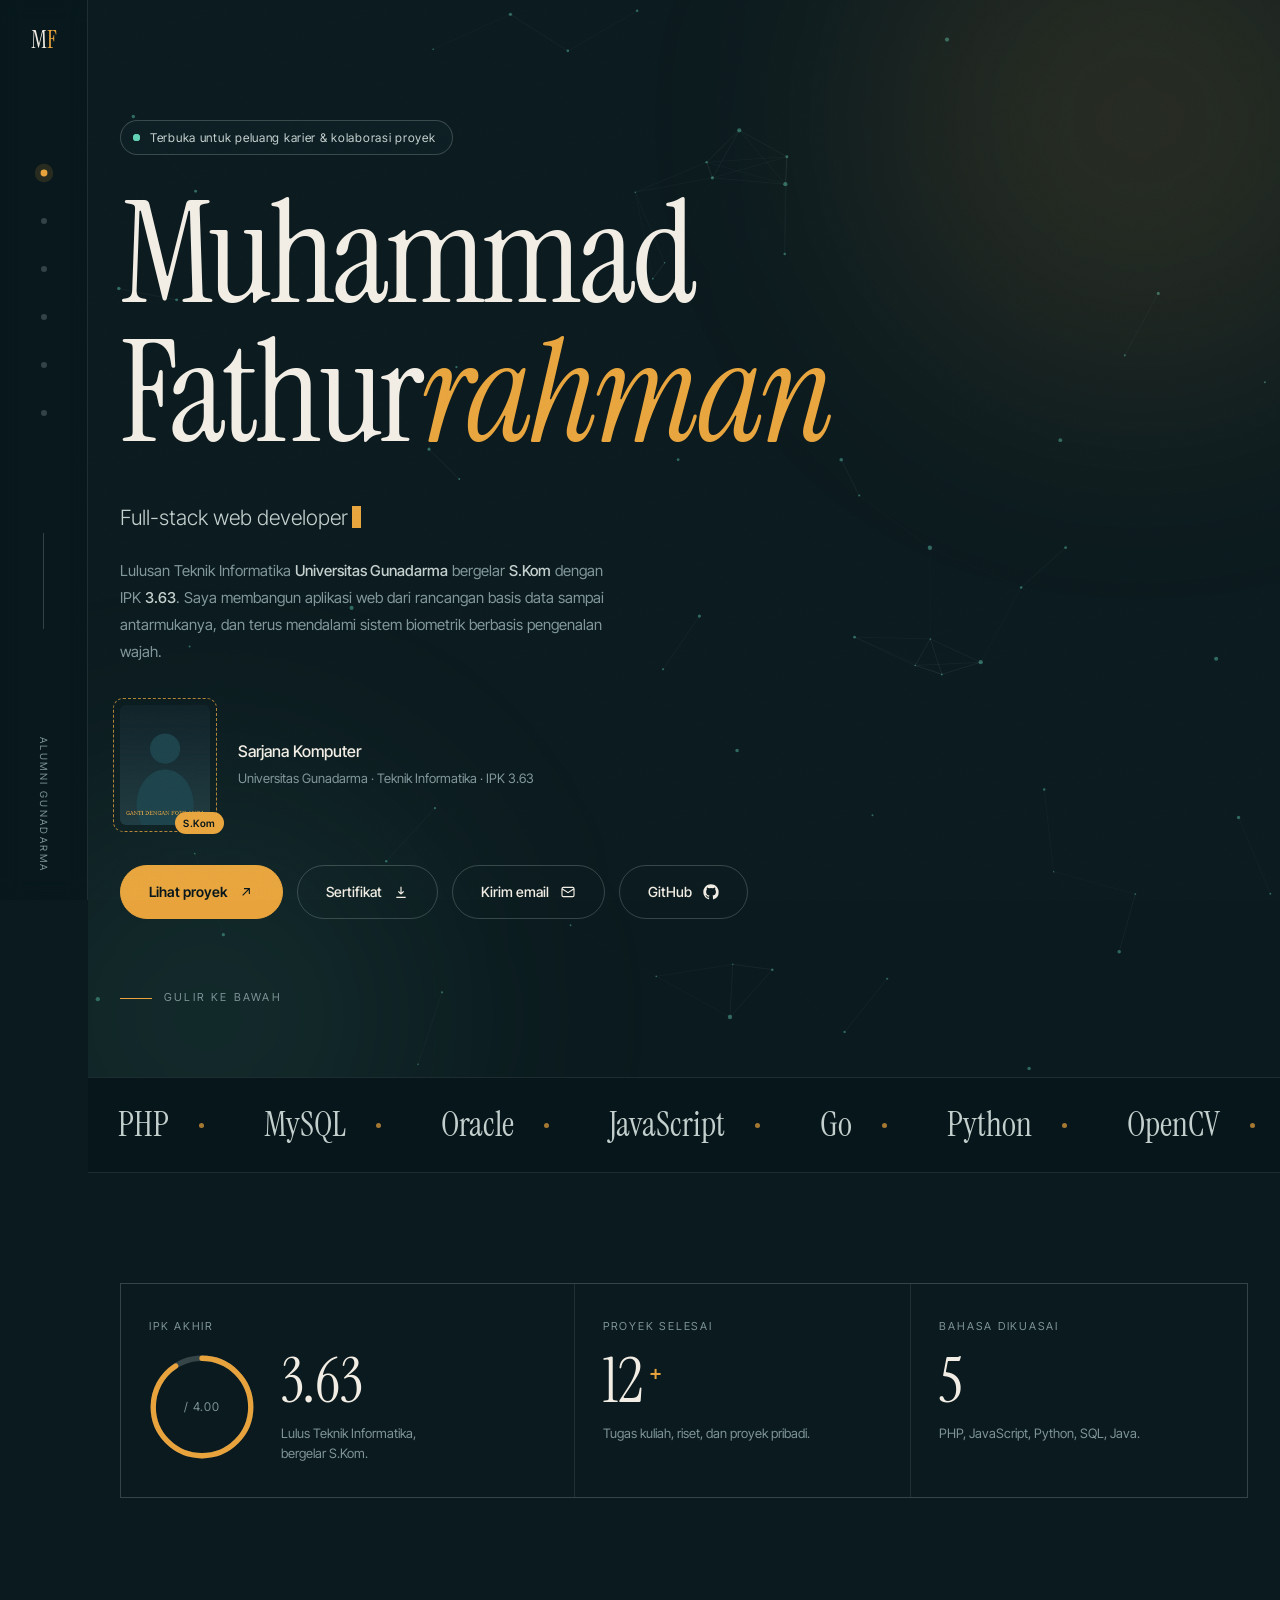
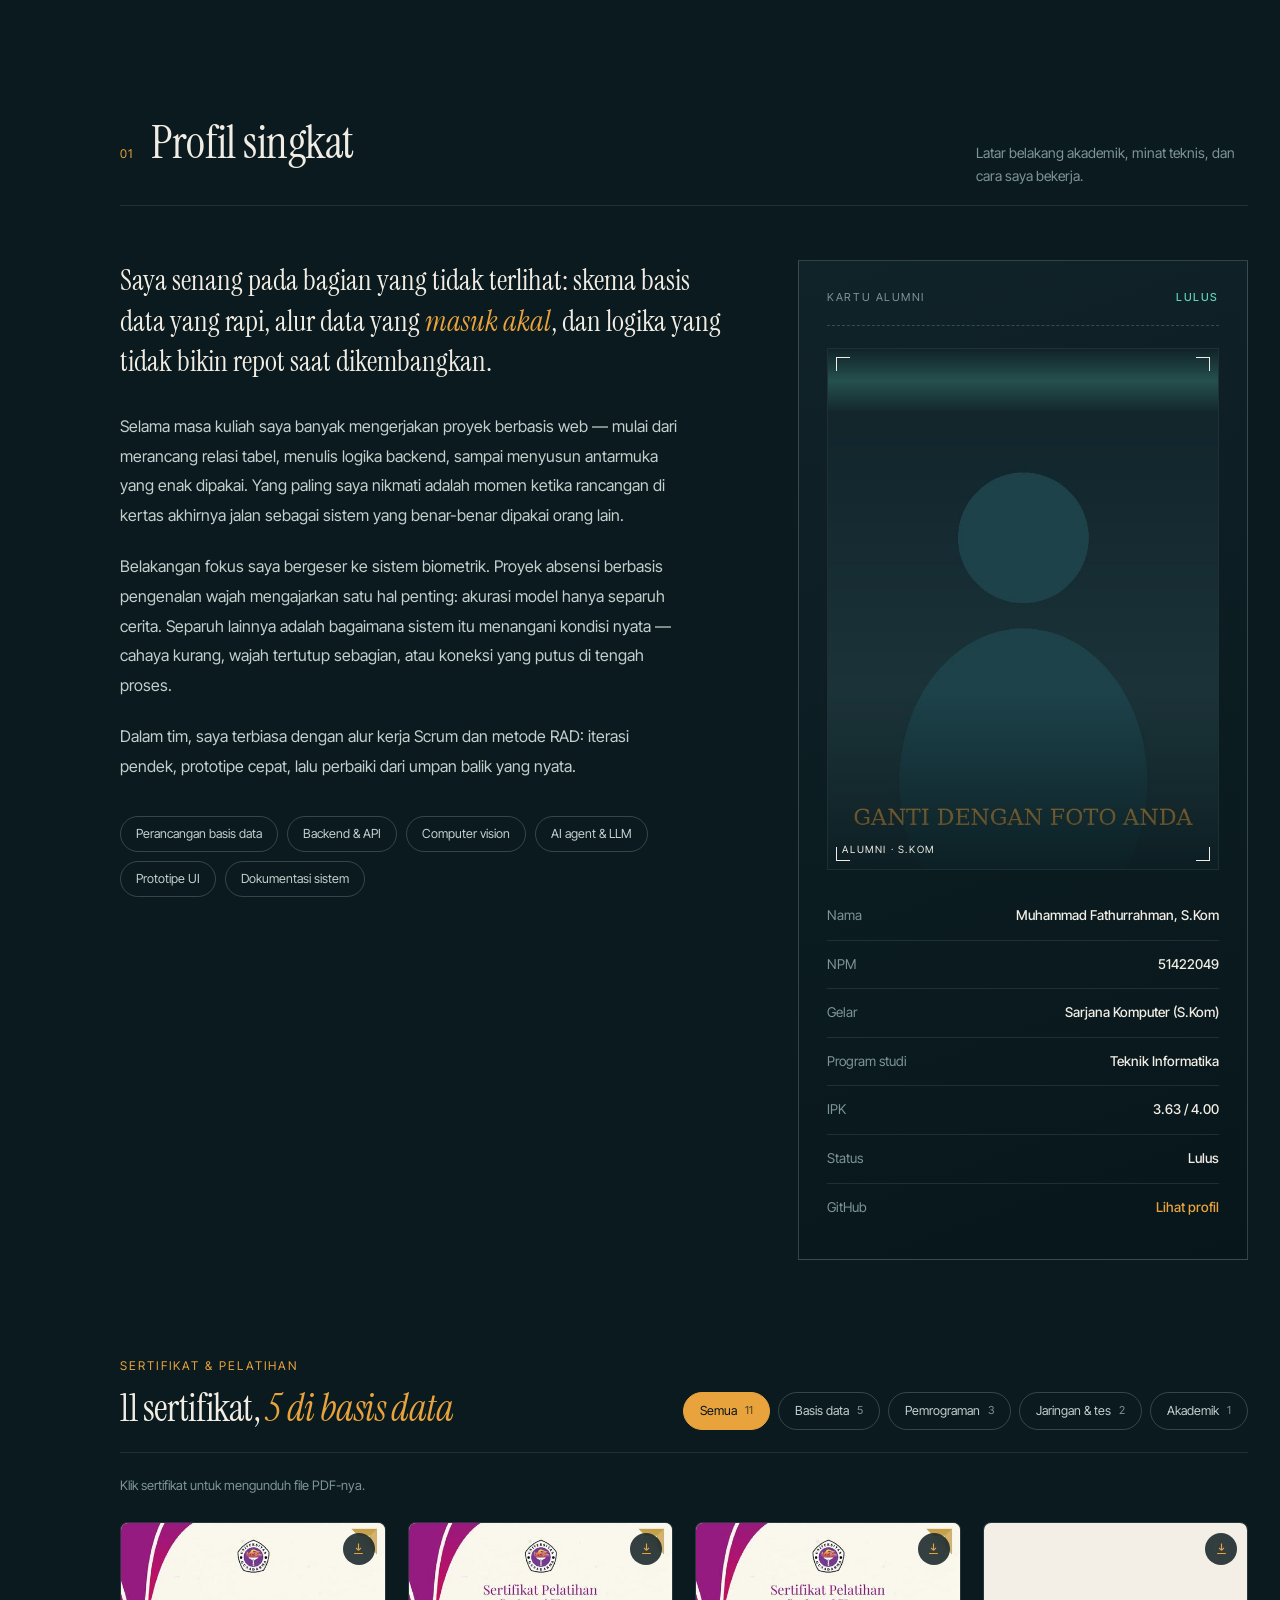
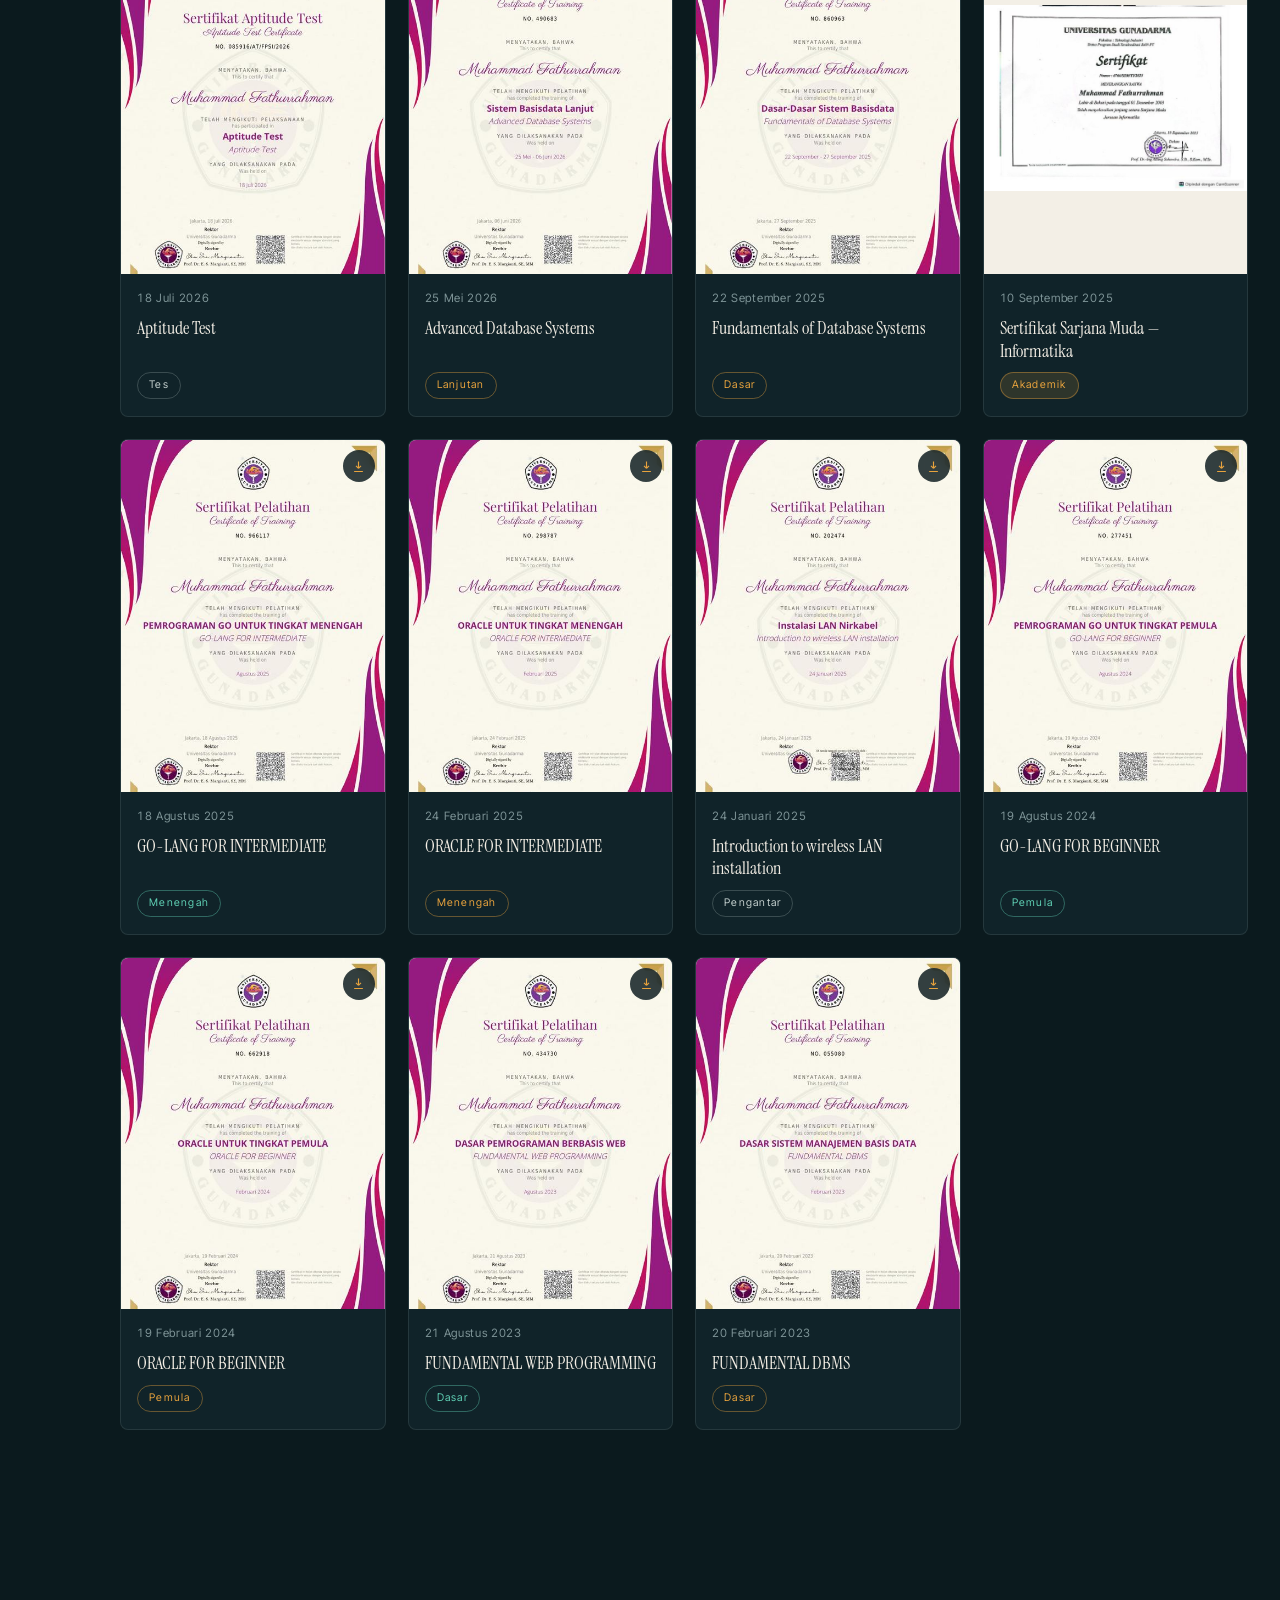
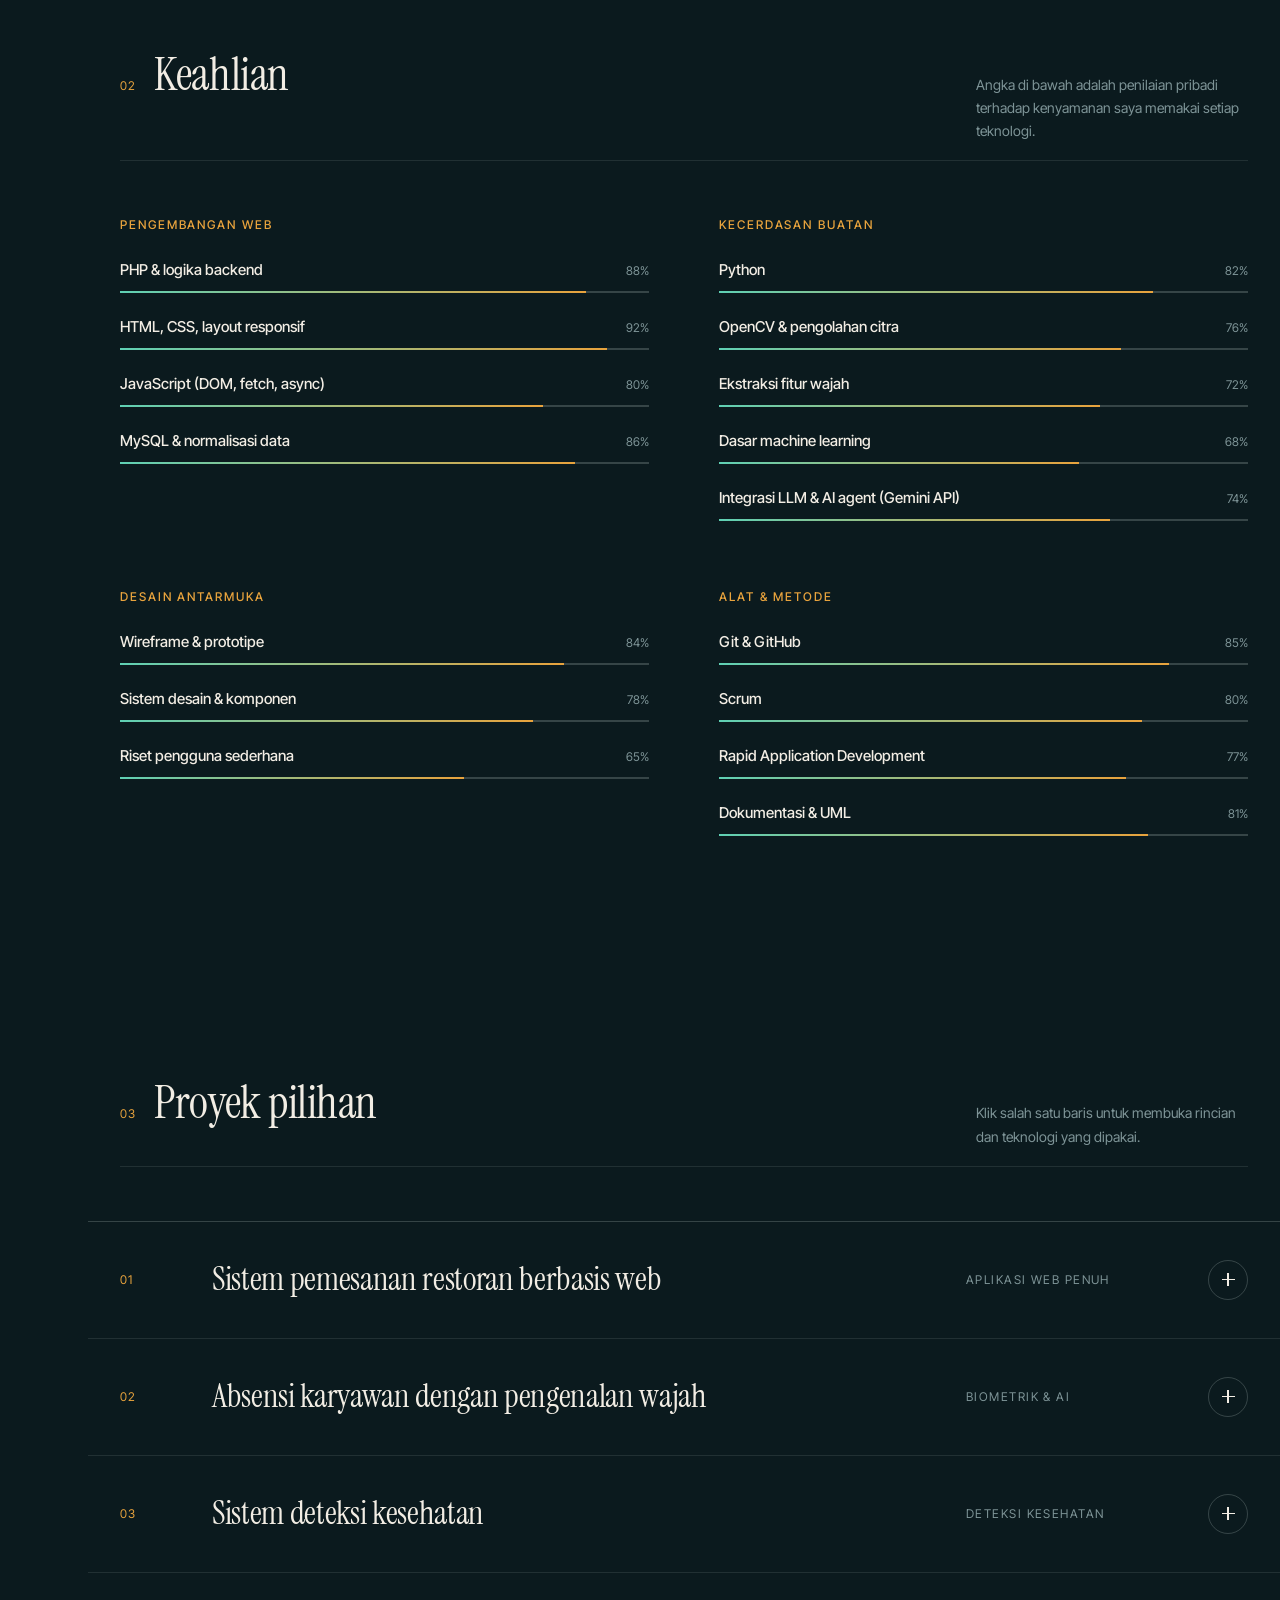
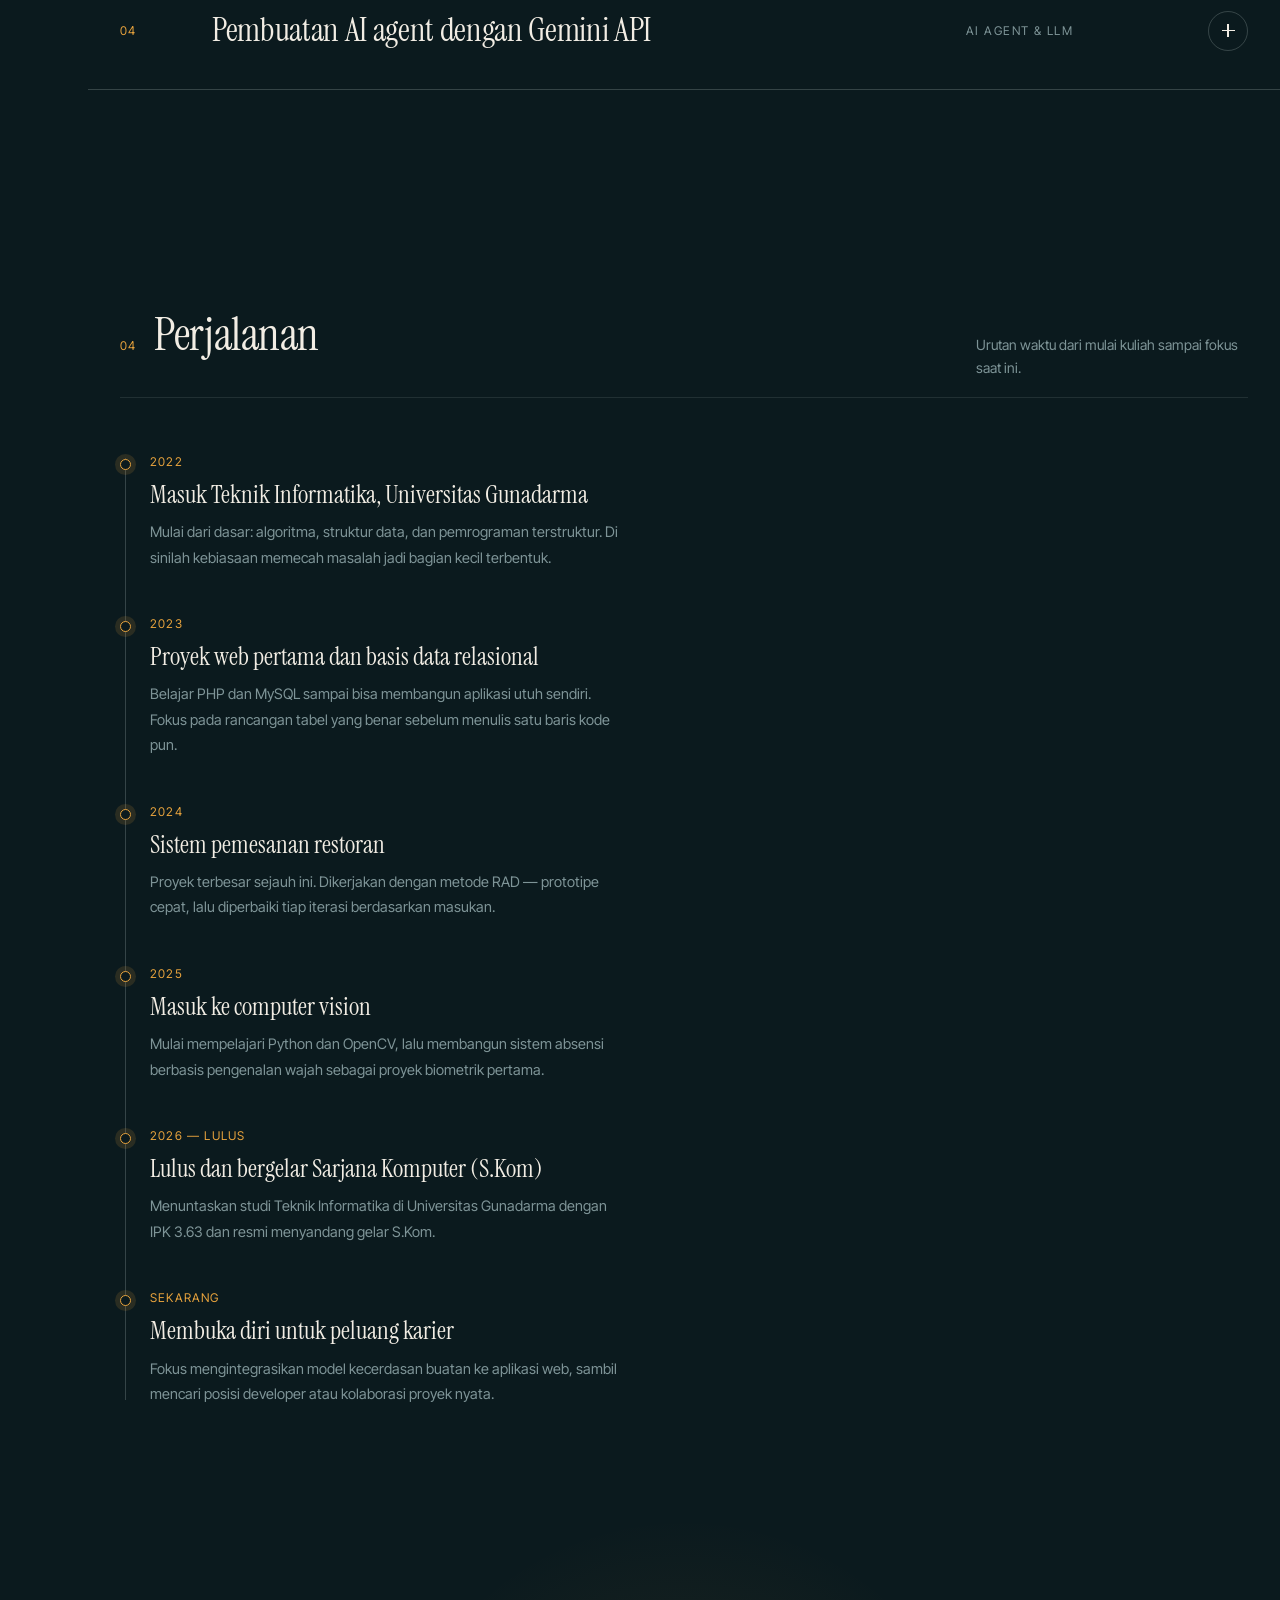
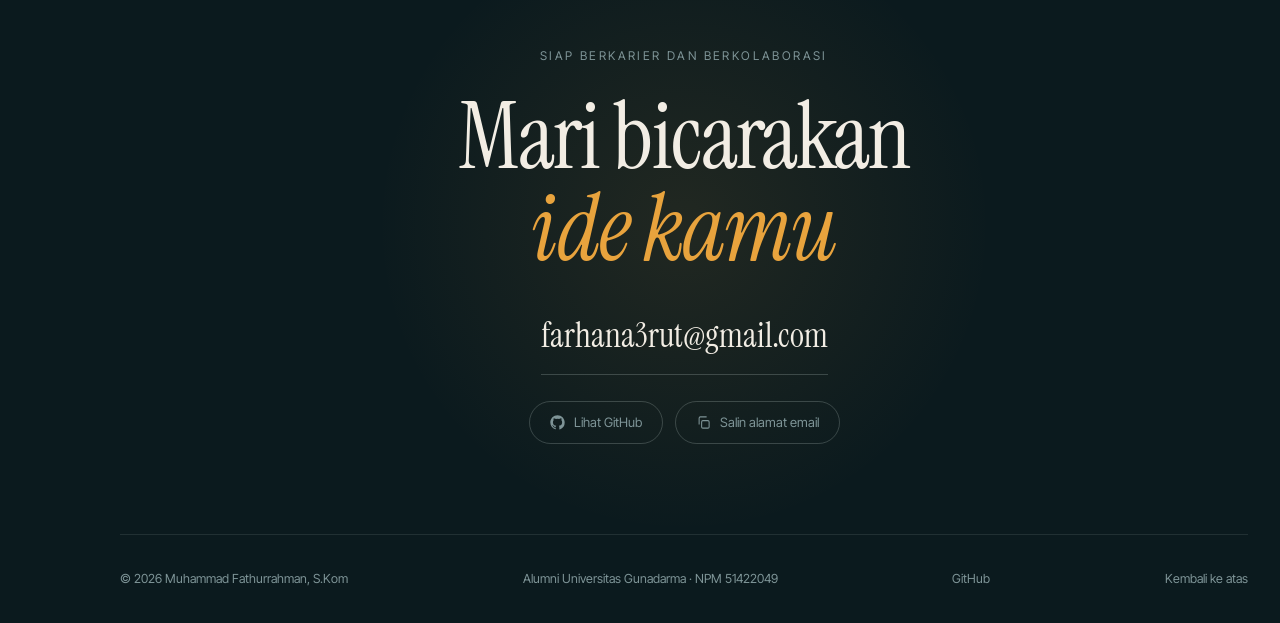
==== commit 17778349: "update" ====
--- a/index.html
+++ b/index.html
@@ -5,775 +5,21 @@
 <meta name="viewport" content="width=device-width, initial-scale=1.0">
 <title>Muhammad Fathurrahman, S.Kom — Full-Stack Developer</title>
 <meta name="description" content="Portofolio Muhammad Fathurrahman, S.Kom, lulusan Teknik Informatika Universitas Gunadarma (IPK 3.63). Pengembangan web, perancangan database, UI/UX, dan sistem biometrik.">
+<meta name="author" content="Muhammad Fathurrahman">
+<meta name="theme-color" content="#0b1a1e">
+<meta property="og:type" content="website">
+<meta property="og:title" content="Muhammad Fathurrahman, S.Kom — Full-Stack Developer">
+<meta property="og:description" content="Lulusan Teknik Informatika Universitas Gunadarma. Aplikasi web, basis data, dan sistem biometrik.">
+<meta property="og:locale" content="id_ID">
+<link rel="icon" href="data:image/svg+xml,%3Csvg xmlns='http://www.w3.org/2000/svg' viewBox='0 0 64 64'%3E%3Crect width='64' height='64' rx='14' fill='%230b1a1e'/%3E%3Ctext x='32' y='43' font-family='Georgia,serif' font-size='30' text-anchor='middle' fill='%23f2ede4'%3EM%3Ctspan fill='%23e8a33d'%3EF%3C/tspan%3E%3C/text%3E%3C/svg%3E">
 <link rel="preconnect" href="https://fonts.googleapis.com">
 <link rel="preconnect" href="https://fonts.gstatic.com" crossorigin>
 <link href="https://fonts.googleapis.com/css2?family=Instrument+Serif:ital@0;1&family=Inter+Tight:wght@300;400;500;600;700&display=swap" rel="stylesheet">
-<style>
-/* ============================================================
-   TOKEN
-   ============================================================ */
-:root{
-  --ink-900:#07161a;
-  --ink-800:#0b1a1e;
-  --ink-700:#102329;
-  --ink-600:#163036;
-  --line:rgba(226,238,235,.10);
-  --line-strong:rgba(226,238,235,.20);
-
-  --cream:#f2ede4;
-  --cream-dim:#c3cfcd;
-  --muted:#7e9497;
-
-  --amber:#e8a33d;
-  --amber-soft:rgba(232,163,61,.14);
-  --jade:#5fd0b4;
-  --jade-soft:rgba(95,208,180,.12);
-
-  --serif:'Instrument Serif',Georgia,'Times New Roman',serif;
-  --sans:'Inter Tight','Helvetica Neue',Arial,sans-serif;
-
-  --rail:88px;
-  --maxw:1180px;
-  --ease:cubic-bezier(.22,1,.36,1);
-}
-
-*,*::before,*::after{box-sizing:border-box;margin:0;padding:0}
-html{scroll-behavior:smooth;-webkit-text-size-adjust:100%}
-body{
-  background:var(--ink-800);
-  color:var(--cream);
-  font-family:var(--sans);
-  font-weight:400;
-  line-height:1.6;
-  overflow-x:hidden;
-  -webkit-font-smoothing:antialiased;
-}
-body.is-locked{overflow:hidden}
-img{max-width:100%;display:block}
-a{color:inherit;text-decoration:none}
-button{font:inherit;color:inherit;background:none;border:none;cursor:pointer}
-::selection{background:var(--amber);color:var(--ink-900)}
-
-:focus-visible{
-  outline:2px solid var(--amber);
-  outline-offset:3px;
-  border-radius:4px;
-}
-
-/* tekstur butiran halus di seluruh halaman */
-body::after{
-  content:'';
-  position:fixed;inset:0;
-  pointer-events:none;z-index:9;
-  opacity:.28;
-  background-image:url("data:image/svg+xml;utf8,<svg xmlns='http://www.w3.org/2000/svg' width='160' height='160'><filter id='n'><feTurbulence type='fractalNoise' baseFrequency='.85' numOctaves='3'/></filter><rect width='160' height='160' filter='url(%23n)' opacity='.5'/></svg>");
-  mix-blend-mode:overlay;
-}
-
-/* ============================================================
-   BOOT / PRELOADER
-   ============================================================ */
-#boot{
-  position:fixed;inset:0;z-index:100;
-  background:var(--ink-900);
-  display:flex;align-items:center;justify-content:center;
-  flex-direction:column;
-  transition:opacity .7s var(--ease),visibility .7s;
-}
-#boot.done{opacity:0;visibility:hidden}
-.boot-frame{
-  width:min(320px,70vw);
-  aspect-ratio:1/1;
-  position:relative;
-  border:1px solid var(--line-strong);
-}
-.boot-frame span{
-  position:absolute;width:16px;height:16px;
-  border:1px solid var(--amber);
-}
-.boot-frame span:nth-child(1){top:-1px;left:-1px;border-right:0;border-bottom:0}
-.boot-frame span:nth-child(2){top:-1px;right:-1px;border-left:0;border-bottom:0}
-.boot-frame span:nth-child(3){bottom:-1px;left:-1px;border-right:0;border-top:0}
-.boot-frame span:nth-child(4){bottom:-1px;right:-1px;border-left:0;border-top:0}
-.boot-scan{
-  position:absolute;left:0;right:0;height:2px;
-  background:linear-gradient(90deg,transparent,var(--amber),transparent);
-  box-shadow:0 0 22px 4px rgba(232,163,61,.45);
-  animation:bootScan 1.5s var(--ease) infinite alternate;
-}
-@keyframes bootScan{from{top:4%}to{top:96%}}
-.boot-grid{
-  position:absolute;inset:14%;
-  display:grid;grid-template-columns:repeat(6,1fr);grid-template-rows:repeat(6,1fr);
-}
-.boot-grid i{
-  border-radius:50%;
-  width:4px;height:4px;
-  background:var(--jade);
-  opacity:0;
-  justify-self:center;align-self:center;
-  animation:dotPop .5s var(--ease) forwards;
-}
-@keyframes dotPop{to{opacity:.7;transform:scale(1)}}
-.boot-meta{
-  margin-top:28px;
-  font-size:12px;letter-spacing:.14em;
-  color:var(--muted);
-  font-variant-numeric:tabular-nums;
-  display:flex;gap:14px;align-items:center;
-}
-.boot-bar{width:120px;height:1px;background:var(--line-strong);position:relative;overflow:hidden}
-.boot-bar b{position:absolute;inset:0 100% 0 0;background:var(--amber);transition:right .2s linear}
-
-/* ============================================================
-   KURSOR REticle
-   ============================================================ */
-.reticle{
-  position:fixed;top:0;left:0;z-index:95;
-  width:34px;height:34px;margin:-17px 0 0 -17px;
-  pointer-events:none;
-  opacity:0;
-  transition:opacity .3s,transform .18s var(--ease);
-}
-.reticle::before,.reticle::after{
-  content:'';position:absolute;background:var(--amber);opacity:.85;
-}
-.reticle::before{left:50%;top:0;bottom:0;width:1px;transform:translateX(-50%)}
-.reticle::after{top:50%;left:0;right:0;height:1px;transform:translateY(-50%)}
-.reticle i{
-  position:absolute;inset:0;border:1px solid rgba(232,163,61,.6);border-radius:50%;
-  transition:transform .25s var(--ease);
-}
-.reticle.hot{transform:scale(1.5)}
-.reticle.hot i{background:rgba(232,163,61,.12)}
-@media (hover:hover) and (pointer:fine){
-  .reticle{opacity:1}
-}
-
-/* ============================================================
-   RAIL KIRI
-   ============================================================ */
-.rail{
-  position:fixed;left:0;top:0;bottom:0;width:var(--rail);
-  border-right:1px solid var(--line);
-  display:none;flex-direction:column;align-items:center;
-  justify-content:space-between;padding:28px 0;z-index:40;
-  background:rgba(7,22,26,.55);
-  backdrop-filter:blur(10px);
-}
-.rail-mark{
-  font-family:var(--serif);font-size:24px;line-height:1;
-  color:var(--cream);
-}
-.rail-mark em{color:var(--amber);font-style:normal}
-.rail-nav{display:flex;flex-direction:column;gap:22px;align-items:center}
-.rail-dot{
-  position:relative;width:26px;height:26px;
-  display:grid;place-items:center;
-}
-.rail-dot b{
-  width:6px;height:6px;border-radius:50%;
-  background:var(--line-strong);
-  transition:all .35s var(--ease);
-}
-.rail-dot span{
-  position:absolute;left:34px;white-space:nowrap;
-  font-size:11px;letter-spacing:.12em;color:var(--muted);
-  opacity:0;transform:translateX(-6px);
-  transition:all .3s var(--ease);
-  pointer-events:none;
-}
-.rail-dot:hover span{opacity:1;transform:translateX(0)}
-.rail-dot.on b{background:var(--amber);box-shadow:0 0 0 5px var(--amber-soft);transform:scale(1.15)}
-.rail-progress{
-  width:1px;height:96px;background:var(--line-strong);position:relative;
-}
-.rail-progress b{
-  position:absolute;top:0;left:0;width:1px;height:0;background:var(--amber);
-}
-.rail-foot{
-  writing-mode:vertical-rl;font-size:10px;letter-spacing:.24em;
-  color:var(--muted);
-}
-@media (min-width:1024px){
-  .rail{display:flex}
-  .shell{padding-left:var(--rail)}
-}
-
-/* ============================================================
-   TOPBAR MOBILE
-   ============================================================ */
-.topbar{
-  position:fixed;top:0;left:0;right:0;z-index:45;
-  display:flex;align-items:center;justify-content:space-between;
-  padding:16px 22px;
-  background:rgba(7,22,26,.82);
-  backdrop-filter:blur(12px);
-  border-bottom:1px solid var(--line);
-}
-.topbar .rail-mark{font-size:20px}
-.burger{width:30px;height:20px;position:relative}
-.burger i{
-  position:absolute;left:0;right:0;height:1.5px;background:var(--cream);
-  transition:transform .4s var(--ease),opacity .25s;
-}
-.burger i:nth-child(1){top:2px}
-.burger i:nth-child(2){top:9px}
-.burger i:nth-child(3){top:16px}
-.burger.x i:nth-child(1){transform:translateY(7px) rotate(45deg)}
-.burger.x i:nth-child(2){opacity:0}
-.burger.x i:nth-child(3){transform:translateY(-7px) rotate(-45deg)}
-@media (min-width:1024px){.topbar{display:none}}
-
-.sheet{
-  position:fixed;inset:0;z-index:44;
-  background:var(--ink-900);
-  display:flex;flex-direction:column;justify-content:center;
-  padding:0 30px;gap:6px;
-  clip-path:inset(0 0 100% 0);
-  transition:clip-path .65s var(--ease);
-}
-.sheet.open{clip-path:inset(0 0 0 0)}
-.sheet a{
-  font-family:var(--serif);font-size:clamp(34px,10vw,54px);
-  line-height:1.25;color:var(--cream-dim);
-  opacity:0;transform:translateY(22px);
-  transition:opacity .5s var(--ease),transform .5s var(--ease),color .3s;
-}
-.sheet.open a{opacity:1;transform:none}
-.sheet.open a:nth-child(1){transition-delay:.18s}
-.sheet.open a:nth-child(2){transition-delay:.25s}
-.sheet.open a:nth-child(3){transition-delay:.32s}
-.sheet.open a:nth-child(4){transition-delay:.39s}
-.sheet.open a:nth-child(5){transition-delay:.46s}
-.sheet a:hover{color:var(--amber)}
-.sheet small{
-  margin-top:30px;font-size:11px;letter-spacing:.2em;color:var(--muted);
-  opacity:0;transition:opacity .5s .55s;
-}
-.sheet.open small{opacity:1}
-
-/* ============================================================
-   LAYOUT UMUM
-   ============================================================ */
-.shell{position:relative;z-index:2}
-.wrap{max-width:var(--maxw);margin:0 auto;padding:0 26px}
-section{position:relative}
-.band{padding:110px 0}
-@media (max-width:640px){.band{padding:76px 0}}
-
-.head{
-  display:flex;align-items:baseline;gap:18px;
-  border-bottom:1px solid var(--line);
-  padding-bottom:18px;margin-bottom:54px;
-}
-.head h2{
-  font-family:var(--serif);font-weight:400;
-  font-size:clamp(30px,5vw,46px);line-height:1.08;
-  letter-spacing:-.01em;
-}
-.head .idx{
-  font-size:12px;color:var(--amber);
-  font-variant-numeric:tabular-nums;letter-spacing:.1em;
-  flex-shrink:0;
-}
-.head p{
-  margin-left:auto;max-width:34ch;font-size:14px;color:var(--muted);
-  line-height:1.65;display:none;
-}
-@media (min-width:860px){.head p{display:block}}
-
-/* reveal */
-.rv{opacity:0;transform:translateY(26px);transition:opacity .85s var(--ease),transform .85s var(--ease)}
-.rv.in{opacity:1;transform:none}
-.rv-d1{transition-delay:.08s}.rv-d2{transition-delay:.16s}
-.rv-d3{transition-delay:.24s}.rv-d4{transition-delay:.32s}
-.rv-d5{transition-delay:.4s}.rv-d6{transition-delay:.48s}
-
-/* ============================================================
-   HERO
-   ============================================================ */
-.hero{
-  min-height:100svh;display:flex;align-items:center;
-  padding:120px 0 70px;position:relative;overflow:hidden;
-}
-#field{position:absolute;inset:0;width:100%;height:100%;z-index:0}
-.hero-glow{
-  position:absolute;border-radius:50%;filter:blur(120px);pointer-events:none;z-index:0;
-}
-.hero-glow.a{width:520px;height:520px;background:rgba(232,163,61,.13);top:-140px;right:-120px;animation:drift 18s ease-in-out infinite alternate}
-.hero-glow.b{width:440px;height:440px;background:rgba(95,208,180,.10);bottom:-160px;left:-100px;animation:drift 22s ease-in-out infinite alternate-reverse}
-@keyframes drift{to{transform:translate3d(50px,-40px,0) scale(1.14)}}
-.hero-inner{position:relative;z-index:2;width:100%}
-
-.tag{
-  display:inline-flex;align-items:center;gap:10px;
-  border:1px solid var(--line-strong);border-radius:999px;
-  padding:7px 16px 7px 12px;font-size:12px;letter-spacing:.06em;
-  color:var(--cream-dim);margin-bottom:34px;
-  background:rgba(16,35,41,.5);
-}
-.pulse{
-  width:7px;height:7px;border-radius:50%;background:var(--jade);
-  position:relative;flex-shrink:0;
-}
-.pulse::after{
-  content:'';position:absolute;inset:0;border-radius:50%;background:var(--jade);
-  animation:ping 2s ease-out infinite;
-}
-@keyframes ping{0%{transform:scale(1);opacity:.7}70%,100%{transform:scale(3.2);opacity:0}}
-
-.name{
-  font-family:var(--serif);font-weight:400;
-  font-size:clamp(46px,11.5vw,142px);
-  line-height:.92;letter-spacing:-.025em;
-  margin-bottom:34px;
-}
-.name .ln{display:block;overflow:hidden}
-.name .ln > span{
-  display:inline-block;transform:translateY(105%);
-  transition:transform 1.05s var(--ease);
-}
-.ready .name .ln:nth-child(1) > span{transition-delay:.05s}
-.ready .name .ln:nth-child(2) > span{transition-delay:.17s}
-.ready .name .ln > span{transform:none}
-.name .accent{color:var(--amber);font-style:italic}
-
-.role{
-  font-size:clamp(16px,2.3vw,21px);color:var(--cream-dim);
-  margin-bottom:22px;min-height:1.6em;font-weight:300;
-}
-.role .cur{
-  display:inline-block;width:9px;height:1.05em;
-  background:var(--amber);vertical-align:-3px;margin-left:4px;
-  animation:blink 1.05s steps(1) infinite;
-}
-@keyframes blink{50%{opacity:0}}
-
-.lede{
-  max-width:56ch;color:var(--muted);font-size:15px;line-height:1.8;
-  margin-bottom:44px;
-}
-.lede b{color:var(--cream-dim);font-weight:500}
-
-.cta-row{display:flex;flex-wrap:wrap;gap:14px;align-items:center}
-.btn{
-  position:relative;overflow:hidden;
-  display:inline-flex;align-items:center;gap:11px;
-  padding:15px 28px;border-radius:999px;
-  font-size:14px;font-weight:500;letter-spacing:.01em;
-  border:1px solid var(--line-strong);
-  transition:color .35s,border-color .35s,transform .35s var(--ease);
-}
-.btn svg{width:16px;height:16px;flex-shrink:0;transition:transform .4s var(--ease)}
-.btn::before{
-  content:'';position:absolute;inset:0;z-index:-1;
-  background:var(--amber);
-  transform:translateY(101%);
-  transition:transform .5s var(--ease);
-}
-.btn:hover::before{transform:translateY(0)}
-.btn:hover{color:var(--ink-900);border-color:var(--amber)}
-.btn:hover svg{transform:translate(3px,-3px)}
-.btn.solid{background:var(--amber);color:var(--ink-900);border-color:var(--amber);font-weight:600}
-.btn.solid::before{background:var(--cream)}
-.btn.solid:hover{color:var(--ink-900);border-color:var(--cream)}
-.btn:active{transform:scale(.97)}
-
-.grad{display:flex;align-items:center;gap:20px;margin-bottom:40px}
-.seal{position:relative;width:90px;height:120px;flex-shrink:0;margin-right:8px}
-.seal::before{content:'';position:absolute;inset:-7px;border-radius:10px;border:1px dashed var(--amber);opacity:.75;animation:glow 3.4s ease-in-out infinite}
-.seal span{position:relative;z-index:1}
-.seal img{position:relative;z-index:1;width:100%;height:100%;border-radius:6px;object-fit:cover;display:block}
-.seal em{position:absolute;z-index:2;right:-14px;bottom:-9px;font-family:var(--sans);font-style:normal;font-size:10px;font-weight:600;letter-spacing:.06em;color:var(--ink-900);background:var(--amber);border-radius:999px;padding:3px 8px}
-.btn.gh svg{fill:currentColor;stroke:none}
-.btn.gh:hover svg{transform:none}
-@keyframes spin{to{transform:rotate(360deg)}}
-@keyframes glow{50%{box-shadow:0 0 26px rgba(232,163,61,.32)}}
-.grad b{display:block;font-weight:500;font-size:16px;color:var(--cream)}
-.grad small{font-size:13px;color:var(--muted)}
-.cue{
-  margin-top:70px;display:inline-flex;align-items:center;gap:12px;
-  font-size:11px;letter-spacing:.2em;color:var(--muted);
-}
-.cue i{
-  width:32px;height:1px;background:var(--line-strong);position:relative;overflow:hidden;
-}
-.cue i::after{
-  content:'';position:absolute;inset:0;background:var(--amber);
-  animation:sweep 2.2s var(--ease) infinite;
-}
-@keyframes sweep{0%{transform:translateX(-100%)}60%,100%{transform:translateX(100%)}}
-
-/* ============================================================
-   TICKER
-   ============================================================ */
-.ticker{
-  border-top:1px solid var(--line);border-bottom:1px solid var(--line);
-  padding:20px 0;overflow:hidden;background:var(--ink-900);
-  --shift:0px;
-}
-.ticker-track{
-  display:flex;gap:0;width:max-content;
-  animation:roll 34s linear infinite;
-  transform:translateX(var(--shift));
-}
-.ticker:hover .ticker-track{animation-play-state:paused}
-@keyframes roll{to{transform:translateX(-50%)}}
-.ticker-track span{
-  font-family:var(--serif);font-size:clamp(22px,3.4vw,34px);
-  color:var(--cream-dim);padding:0 30px;white-space:nowrap;
-  display:flex;align-items:center;gap:30px;
-}
-.ticker-track span::after{
-  content:'';width:5px;height:5px;border-radius:50%;background:var(--amber);opacity:.7;
-}
-
-/* ============================================================
-   METRIK / IPK
-   ============================================================ */
-.metrics{
-  display:grid;gap:1px;background:var(--line);
-  border:1px solid var(--line);
-  grid-template-columns:1fr;
-}
-@media (min-width:700px){.metrics{grid-template-columns:1.35fr 1fr 1fr}}
-.cell{
-  background:var(--ink-800);padding:34px 28px;
-  position:relative;overflow:hidden;
-  transition:background .4s;
-}
-.cell:hover{background:var(--ink-700)}
-.cell .lbl{font-size:11px;letter-spacing:.16em;color:var(--muted);margin-bottom:14px}
-.cell .num{
-  font-family:var(--serif);font-size:clamp(40px,7vw,62px);line-height:1;
-  font-variant-numeric:tabular-nums;
-}
-.cell .num sup{font-size:.34em;color:var(--amber);vertical-align:super;margin-left:6px;font-family:var(--sans);font-weight:500}
-.cell .sub{font-size:13px;color:var(--muted);margin-top:12px;line-height:1.5}
-
-.gpa{display:flex;align-items:center;gap:26px;flex-wrap:wrap}
-.ring{width:106px;height:106px;flex-shrink:0;position:relative}
-.ring svg{transform:rotate(-90deg);width:100%;height:100%}
-.ring circle{fill:none;stroke-width:5}
-.ring .bg{stroke:var(--line-strong)}
-.ring .fg{
-  stroke:var(--amber);stroke-linecap:round;
-  stroke-dasharray:289;stroke-dashoffset:289;
-  transition:stroke-dashoffset 2.1s var(--ease);
-}
-.ring em{
-  position:absolute;inset:0;display:grid;place-items:center;
-  font-style:normal;font-size:12px;color:var(--muted);letter-spacing:.08em;
-}
-
-/* ============================================================
-   TENTANG
-   ============================================================ */
-.about{display:grid;gap:56px;grid-template-columns:1fr}
-@media (min-width:900px){.about{grid-template-columns:1.15fr .85fr;gap:70px}}
-.about p{color:var(--cream-dim);font-size:16px;line-height:1.85;margin-bottom:22px;max-width:62ch}
-.about p.big{
-  font-family:var(--serif);font-size:clamp(21px,3vw,29px);
-  line-height:1.4;color:var(--cream);margin-bottom:30px;
-}
-.about p em{color:var(--amber);font-style:italic}
-
-.idcard{
-  border:1px solid var(--line-strong);
-  background:linear-gradient(160deg,var(--ink-700),var(--ink-900));
-  padding:28px;position:relative;overflow:hidden;
-}
-.idcard::before{
-  content:'';position:absolute;left:0;right:0;height:120px;
-  background:linear-gradient(180deg,transparent,rgba(95,208,180,.10),transparent);
-  animation:idscan 4.5s var(--ease) infinite;
-}
-@keyframes idscan{0%{top:-120px}100%{top:100%}}
-.idcard-top{
-  display:flex;justify-content:space-between;align-items:center;
-  padding-bottom:18px;border-bottom:1px dashed var(--line-strong);margin-bottom:22px;
-  font-size:11px;letter-spacing:.14em;color:var(--muted);
-}
-.idcard-top b{color:var(--jade);font-weight:500}
-.face{
-  width:100%;aspect-ratio:4/3;position:relative;
-  border:1px solid var(--line);margin-bottom:22px;background:rgba(7,22,26,.6);
-  overflow:hidden;
-}
-.face canvas{width:100%;height:100%;display:block}
-.face .corner{position:absolute;width:14px;height:14px;border:1.5px solid var(--amber)}
-.face .corner.tl{top:8px;left:8px;border-right:0;border-bottom:0}
-.face .corner.tr{top:8px;right:8px;border-left:0;border-bottom:0}
-.face .corner.bl{bottom:8px;left:8px;border-right:0;border-top:0}
-.face .corner.br{bottom:8px;right:8px;border-left:0;border-top:0}
-.face .stamp{
-  position:absolute;bottom:10px;left:12px;font-size:10px;letter-spacing:.16em;
-  color:var(--jade);
-}
-/* foto profil di kartu alumni */
-.face{aspect-ratio:3/4}
-.face img{position:absolute;inset:0;width:100%;height:100%;object-fit:cover;object-position:50% 50%;display:block}
-.face::before{content:'';position:absolute;inset:auto 0 0 0;height:34%;z-index:2;background:linear-gradient(180deg,transparent,rgba(7,22,26,.78));pointer-events:none}
-.face .corner{border-color:var(--cream);z-index:3}
-.face .stamp{color:var(--cream);z-index:3;bottom:12px;left:14px}
-.face .scanline{position:absolute;left:0;right:0;height:64px;z-index:2;pointer-events:none;background:linear-gradient(180deg,transparent,rgba(95,208,180,.26),transparent);animation:faceScan 4.2s var(--ease) infinite}
-@keyframes faceScan{0%{top:-64px}100%{top:100%}}
-.rows{display:flex;flex-direction:column;gap:0}
-.row{
-  display:flex;justify-content:space-between;gap:16px;
-  padding:13px 0;border-bottom:1px solid var(--line);
-  font-size:13.5px;
-}
-.row:last-child{border-bottom:0}
-.row dt{color:var(--muted)}
-.row dd{color:var(--cream);text-align:right;font-weight:500}
-
-/* ============================================================
-   KEAHLIAN
-   ============================================================ */
-/* ---- sertifikat pelatihan ---- */
-.certs{margin-top:96px}
-.certs-head{display:flex;flex-wrap:wrap;gap:26px;justify-content:space-between;align-items:flex-end;border-bottom:1px solid var(--line);padding-bottom:22px}
-.certs-kicker{font-size:12px;letter-spacing:.16em;color:var(--amber);display:block;margin-bottom:12px}
-.certs-head h3{font-family:var(--serif);font-weight:400;font-size:clamp(26px,4vw,38px);line-height:1.12;letter-spacing:-.01em}
-.certs-head h3 em{color:var(--amber);font-style:italic}
-.certs-filter{display:flex;flex-wrap:wrap;gap:8px}
-.certs-filter button{border:1px solid var(--line-strong);border-radius:999px;padding:8px 16px;font-size:12.5px;color:var(--cream-dim);display:inline-flex;gap:8px;align-items:center;transition:all .3s var(--ease)}
-.certs-filter button i{font-style:normal;font-size:11px;color:var(--muted);font-variant-numeric:tabular-nums}
-.certs-filter button:hover{border-color:var(--amber);color:var(--amber)}
-.certs-filter button.on{background:var(--amber);border-color:var(--amber);color:var(--ink-900)}
-.certs-filter button.on i{color:var(--ink-900);opacity:.7}
-.cert-list{list-style:none}
-.cert{display:grid;grid-template-columns:1fr auto;gap:6px 18px;align-items:center;padding:20px 4px;border-bottom:1px solid var(--line);position:relative;transition:padding .45s var(--ease),background .4s,opacity .85s var(--ease),transform .85s var(--ease)}
-@media (min-width:760px){.cert{grid-template-columns:190px 1fr auto;gap:24px}}
-.cert::before{content:'';position:absolute;left:0;top:50%;width:0;height:1px;background:var(--amber);transition:width .45s var(--ease)}
-.cert:hover{padding-left:30px;background:rgba(16,35,41,.55)}
-.cert:hover::before{width:18px}
-.cert time{font-size:12.5px;letter-spacing:.06em;color:var(--muted);font-variant-numeric:tabular-nums;grid-column:1/-1}
-@media (min-width:760px){.cert time{grid-column:auto}}
-.cert-name{font-family:var(--serif);font-size:clamp(19px,2.4vw,24px);line-height:1.25;transition:color .35s}
-.cert:hover .cert-name{color:var(--amber)}
-.cert-tag{font-size:11px;letter-spacing:.12em;border:1px solid var(--line-strong);border-radius:999px;padding:5px 12px;color:var(--cream-dim);white-space:nowrap}
-.cert[data-c="db"] .cert-tag{border-color:rgba(232,163,61,.4);color:var(--amber)}
-.cert[data-c="prog"] .cert-tag{border-color:rgba(95,208,180,.4);color:var(--jade)}
-.cert.hide{display:none}
-
-.skills{display:grid;gap:44px;grid-template-columns:1fr}
-@media (min-width:820px){.skills{grid-template-columns:repeat(2,1fr);gap:44px 70px}}
-.skill-group > h3{
-  font-size:12px;letter-spacing:.16em;color:var(--amber);
-  margin-bottom:24px;font-weight:500;
-}
-.meter{margin-bottom:22px}
-.meter-top{display:flex;justify-content:space-between;align-items:baseline;margin-bottom:9px}
-.meter-top b{font-weight:500;font-size:15px}
-.meter-top i{font-style:normal;font-size:12px;color:var(--muted);font-variant-numeric:tabular-nums}
-.meter-bar{height:2px;background:var(--line-strong);position:relative;overflow:hidden}
-.meter-bar span{
-  position:absolute;inset:0 100% 0 0;
-  background:linear-gradient(90deg,var(--jade),var(--amber));
-  transition:right 1.4s var(--ease);
-}
-.meter:nth-child(2) .meter-bar span{transition-delay:.1s}
-.meter:nth-child(3) .meter-bar span{transition-delay:.2s}
-.meter:nth-child(4) .meter-bar span{transition-delay:.3s}
-.meter:nth-child(5) .meter-bar span{transition-delay:.4s}
-
-.chips{display:flex;flex-wrap:wrap;gap:9px;margin-top:8px}
-.chip{
-  border:1px solid var(--line-strong);border-radius:999px;
-  padding:7px 15px;font-size:12.5px;color:var(--cream-dim);
-  transition:all .3s var(--ease);
-}
-.chip:hover{border-color:var(--amber);color:var(--amber);transform:translateY(-2px)}
-
-/* ============================================================
-   PROYEK
-   ============================================================ */
-.projects{display:flex;flex-direction:column;gap:1px;background:var(--line);border-block:1px solid var(--line)}
-.proj{
-  background:var(--ink-800);position:relative;
-  transition:background .5s var(--ease);
-}
-.proj:hover{background:var(--ink-700)}
-.proj-head{
-  width:100%;text-align:left;display:grid;gap:14px;
-  grid-template-columns:1fr auto;align-items:center;
-  padding:34px 28px;
-}
-@media (min-width:820px){
-  .proj-head{grid-template-columns:64px 1fr 210px 44px;gap:28px;padding:38px 32px}
-}
-.proj-no{font-size:12px;color:var(--amber);font-variant-numeric:tabular-nums;letter-spacing:.1em;display:none}
-@media (min-width:820px){.proj-no{display:block}}
-.proj-title{
-  font-family:var(--serif);font-size:clamp(22px,3.4vw,33px);
-  line-height:1.16;letter-spacing:-.01em;
-  transition:color .35s;
-}
-.proj:hover .proj-title{color:var(--amber)}
-.proj-kind{font-size:12px;letter-spacing:.12em;color:var(--muted);display:none}
-@media (min-width:820px){.proj-kind{display:block}}
-.plus{
-  width:40px;height:40px;border:1px solid var(--line-strong);border-radius:50%;
-  display:grid;place-items:center;position:relative;flex-shrink:0;justify-self:end;
-  transition:border-color .35s,background .35s;
-}
-.plus::before,.plus::after{
-  content:'';position:absolute;background:var(--cream);transition:transform .45s var(--ease),background .35s;
-}
-.plus::before{width:13px;height:1.5px}
-.plus::after{width:1.5px;height:13px}
-.proj.open .plus{background:var(--amber);border-color:var(--amber)}
-.proj.open .plus::before,.proj.open .plus::after{background:var(--ink-900)}
-.proj.open .plus::after{transform:rotate(90deg) scaleX(0)}
-.proj-body{
-  max-height:0;overflow:hidden;
-  transition:max-height .7s var(--ease);
-}
-.proj-inner{
-  padding:0 28px 38px;display:grid;gap:30px;grid-template-columns:1fr;
-}
-@media (min-width:820px){
-  .proj-inner{grid-template-columns:64px 1fr 254px;gap:28px;padding:0 32px 44px}
-  .proj-inner .spacer{display:block}
-}
-.proj-inner .spacer{display:none}
-.proj-inner p{color:var(--cream-dim);font-size:15px;line-height:1.85;max-width:60ch;margin-bottom:18px}
-.feat{list-style:none;display:flex;flex-direction:column;gap:11px}
-.feat li{
-  display:flex;gap:12px;align-items:flex-start;
-  font-size:14px;color:var(--muted);line-height:1.6;
-}
-.feat li::before{
-  content:'';width:5px;height:5px;margin-top:8px;flex-shrink:0;
-  background:var(--jade);transform:rotate(45deg);
-}
-.stack{display:flex;flex-direction:column;gap:9px}
-.stack b{font-size:11px;letter-spacing:.16em;color:var(--muted);font-weight:400;margin-bottom:4px}
-.stack i{
-  font-style:normal;font-size:13px;padding:9px 13px;
-  border:1px solid var(--line-strong);color:var(--cream-dim);
-  transition:all .3s var(--ease);
-}
-.stack i:hover{border-color:var(--jade);color:var(--jade);transform:translateX(4px)}
-
-/* ============================================================
-   LINIMASA
-   ============================================================ */
-.timeline{position:relative;padding-left:30px}
-.timeline::before{
-  content:'';position:absolute;left:5px;top:6px;bottom:6px;width:1px;
-  background:var(--line-strong);
-}
-.timeline .draw{
-  position:absolute;left:5px;top:6px;width:1px;height:0;
-  background:linear-gradient(180deg,var(--amber),var(--jade));
-  transition:height 1.8s var(--ease);
-}
-.tl-item{position:relative;padding-bottom:44px}
-.tl-item:last-child{padding-bottom:0}
-.tl-item::before{
-  content:'';position:absolute;left:-30px;top:7px;
-  width:11px;height:11px;border-radius:50%;
-  background:var(--ink-800);border:1.5px solid var(--line-strong);
-  transition:border-color .5s,box-shadow .5s;
-}
-.tl-item.in::before{border-color:var(--amber);box-shadow:0 0 0 5px var(--amber-soft)}
-.tl-when{font-size:12px;letter-spacing:.1em;color:var(--amber);margin-bottom:8px;font-variant-numeric:tabular-nums}
-.tl-what{font-family:var(--serif);font-size:clamp(19px,2.6vw,25px);line-height:1.25;margin-bottom:9px}
-.tl-desc{font-size:14.5px;color:var(--muted);line-height:1.75;max-width:60ch}
-
-/* ============================================================
-   KONTAK
-   ============================================================ */
-.contact{text-align:center;padding:130px 0 90px;position:relative;overflow:hidden}
-.contact::before{
-  content:'';position:absolute;top:50%;left:50%;transform:translate(-50%,-50%);
-  width:640px;height:640px;border-radius:50%;
-  background:radial-gradient(circle,rgba(232,163,61,.10),transparent 68%);
-  pointer-events:none;
-}
-.contact-pre{font-size:12px;letter-spacing:.2em;color:var(--muted);margin-bottom:26px}
-.contact h2{
-  font-family:var(--serif);font-weight:400;
-  font-size:clamp(38px,8.5vw,92px);line-height:1;letter-spacing:-.02em;
-  margin-bottom:34px;
-}
-.contact h2 em{font-style:italic;color:var(--amber)}
-.mailto{
-  display:inline-flex;align-items:center;gap:14px;
-  font-family:var(--serif);font-size:clamp(19px,3.6vw,34px);
-  border-bottom:1px solid var(--line-strong);padding-bottom:10px;
-  transition:border-color .4s,color .4s;
-  word-break:break-all;
-}
-.mailto:hover{color:var(--amber);border-color:var(--amber)}
-.copy{
-  margin-top:26px;cursor:pointer;display:inline-flex;align-items:center;gap:9px;
-  font-size:13px;color:var(--muted);
-  border:1px solid var(--line-strong);border-radius:999px;padding:10px 20px;
-  transition:all .3s var(--ease);
-}
-.copy:hover{color:var(--cream);border-color:var(--line-strong)}
-.copy.ok{color:var(--jade);border-color:var(--jade)}
-.copy svg{width:15px;height:15px}
-
-.foot{
-  border-top:1px solid var(--line);
-  padding:34px 0;
-  display:flex;flex-wrap:wrap;gap:14px;
-  justify-content:space-between;align-items:center;
-  font-size:12.5px;color:var(--muted);
-}
-.foot a:hover{color:var(--amber)}
-
-.up{
-  position:fixed;right:22px;bottom:22px;z-index:42;
-  width:46px;height:46px;border-radius:50%;
-  border:1px solid var(--line-strong);background:rgba(11,26,30,.9);
-  backdrop-filter:blur(8px);
-  display:grid;place-items:center;
-  opacity:0;transform:translateY(14px);pointer-events:none;
-  transition:all .45s var(--ease);
-}
-.up.show{opacity:1;transform:none;pointer-events:auto}
-.up:hover{border-color:var(--amber);color:var(--amber)}
-.up svg{width:16px;height:16px}
-
-@media (prefers-reduced-motion:reduce){
-  *,*::before,*::after{
-    animation-duration:.001ms !important;
-    animation-iteration-count:1 !important;
-    transition-duration:.001ms !important;
-    scroll-behavior:auto !important;
-  }
-  .rv{opacity:1;transform:none}
-  .name .ln > span{transform:none}
-}
-</style>
+<link rel="stylesheet" href="assets/css/style.css">
 </head>
 <body>
-
-<!-- ============ BOOT ============ -->
-<div id="boot">
-  <div class="boot-frame">
-    <span></span><span></span><span></span><span></span>
-    <div class="boot-grid" id="bootGrid"></div>
-    <div class="boot-scan"></div>
-  </div>
-  <div class="boot-meta">
-    <span id="bootTxt">memuat aset</span>
-    <div class="boot-bar"><b id="bootBar"></b></div>
-    <span id="bootPct">0%</span>
-  </div>
-</div>
-
-<!-- ============ KURSOR ============ -->
-<div class="reticle" id="reticle"><i></i></div>
-
-<!-- ============ RAIL ============ -->
+<a class="skip" href="#profil">Lewati ke konten</a>
+
 <aside class="rail">
   <a href="#top" class="rail-mark" aria-label="Ke atas">M<em>F</em></a>
   <nav class="rail-nav" aria-label="Navigasi bagian">
@@ -788,171 +34,91 @@
   <div class="rail-foot">ALUMNI GUNADARMA</div>
 </aside>
 
-<!-- ============ TOPBAR MOBILE ============ -->
 <header class="topbar">
-  <a href="#top" class="rail-mark">M<em>F</em></a>
-  <button class="burger" id="burger" aria-label="Buka menu" aria-expanded="false">
-    <i></i><i></i><i></i>
-  </button>
+  <a href="#top" class="rail-mark" aria-label="Ke atas">M<em>F</em></a>
+  <button class="burger" id="burger" aria-label="Buka menu" aria-expanded="false"><i></i><i></i><i></i></button>
 </header>
-
 <div class="sheet" id="sheet">
-  <a href="#profil">Profil</a>
-  <a href="#keahlian">Keahlian</a>
-  <a href="#proyek">Proyek</a>
-  <a href="#perjalanan">Perjalanan</a>
-  <a href="#kontak">Kontak</a>
+  <a href="#profil">Profil</a><a href="#keahlian">Keahlian</a><a href="#proyek">Proyek</a><a href="#perjalanan">Perjalanan</a><a href="#kontak">Kontak</a>
   <small>Alumni Universitas Gunadarma — S.Kom</small>
 </div>
 
 <div class="shell">
 
-<!-- ============ HERO ============ -->
+<!-- HERO -->
 <section class="hero" id="top">
-  <canvas id="field"></canvas>
-  <div class="hero-glow a"></div>
-  <div class="hero-glow b"></div>
-
+  <canvas id="field" aria-hidden="true"></canvas>
+  <div class="hero-glow a"></div><div class="hero-glow b"></div>
   <div class="wrap hero-inner">
-    <div class="tag">
-      <span class="pulse"></span>
-      Terbuka untuk peluang karier &amp; kolaborasi proyek
-    </div>
-
+    <div class="tag"><span class="pulse"></span>Terbuka untuk peluang karier &amp; kolaborasi proyek</div>
     <h1 class="name">
       <span class="ln"><span>Muhammad</span></span>
       <span class="ln"><span>Fathur<span class="accent">rahman</span></span></span>
     </h1>
-
-    <p class="role" id="role"><span class="cur"></span></p>
-
+    <p class="role" id="role" aria-label="Full-stack web developer"><span class="cur"></span></p>
     <p class="lede">
       Lulusan Teknik Informatika <b>Universitas Gunadarma</b> bergelar <b>S.Kom</b> dengan IPK <b>3.63</b>.
       Saya membangun aplikasi web dari rancangan basis data sampai antarmukanya,
       dan terus mendalami sistem biometrik berbasis pengenalan wajah.
     </p>
-
-    <div class="grad rv">
-      <div class="seal"><img src="[data-uri]" alt="Foto Muhammad Fathurrahman" width="90" height="120"><em>S.Kom</em></div>
+    <div class="grad">
+      <div class="seal"><img src="assets/img/foto-profil.jpg" alt="Foto Muhammad Fathurrahman" width="90" height="120" fetchpriority="high"><em>S.Kom</em></div>
       <div><b>Sarjana Komputer</b><small>Universitas Gunadarma · Teknik Informatika · IPK 3.63</small></div>
     </div>
-
     <div class="cta-row">
-      <a href="#proyek" class="btn solid" data-magnet>
-        Lihat proyek
-        <svg viewBox="0 0 24 24" fill="none" stroke="currentColor" stroke-width="1.7"><path d="M7 17 17 7M9 7h8v8"/></svg>
-      </a>
-      <a href="mailto:farhana3rut@gmail.com" class="btn" data-magnet>
-        Kirim email
-        <svg viewBox="0 0 24 24" fill="none" stroke="currentColor" stroke-width="1.7"><rect x="3" y="5" width="18" height="14" rx="2"/><path d="m3 7 9 6 9-6"/></svg>
-      </a>
-      <a href="https://github.com/" data-gh target="_blank" rel="noopener noreferrer" class="btn gh" data-magnet>
-        GitHub
-        <svg viewBox="0 0 24 24" aria-hidden="true"><path d="M12 .5C5.65.5.5 5.65.5 12c0 5.08 3.29 9.39 7.86 10.91.58.1.79-.25.79-.56v-2c-3.2.7-3.87-1.37-3.87-1.37-.52-1.33-1.28-1.69-1.28-1.69-1.05-.71.08-.7.08-.7 1.16.08 1.77 1.19 1.77 1.19 1.03 1.77 2.7 1.26 3.36.96.1-.75.4-1.26.73-1.55-2.55-.29-5.24-1.28-5.24-5.69 0-1.26.45-2.28 1.19-3.09-.12-.29-.52-1.46.11-3.05 0 0 .97-.31 3.17 1.18a11 11 0 0 1 5.77 0c2.2-1.49 3.17-1.18 3.17-1.18.63 1.59.23 2.76.11 3.05.74.81 1.19 1.83 1.19 3.09 0 4.42-2.69 5.39-5.26 5.68.41.36.78 1.06.78 2.14v3.17c0 .31.21.67.8.56A11.5 11.5 0 0 0 23.5 12C23.5 5.65 18.35.5 12 .5Z"/></svg>
-      </a>
-    </div>
-
+      <a href="#proyek" class="btn solid">Lihat proyek <svg viewBox="0 0 24 24" fill="none" stroke="currentColor" stroke-width="1.7" aria-hidden="true"><path d="M7 17 17 7M9 7h8v8"/></svg></a>
+      <a href="#sertifikat" class="btn">Sertifikat <svg viewBox="0 0 24 24" fill="none" stroke="currentColor" stroke-width="1.7" aria-hidden="true"><path d="M12 4v11m0 0-4-4m4 4 4-4M5 20h14"/></svg></a>
+      <a href="mailto:farhana3rut@gmail.com" class="btn">Kirim email <svg viewBox="0 0 24 24" fill="none" stroke="currentColor" stroke-width="1.7" aria-hidden="true"><rect x="3" y="5" width="18" height="14" rx="2"/><path d="m3 7 9 6 9-6"/></svg></a>
+      <a href="https://github.com/Fathursite" data-gh target="_blank" rel="noopener noreferrer" class="btn gh">GitHub <svg viewBox="0 0 24 24" aria-hidden="true"><path d="M12 .5C5.65.5.5 5.65.5 12c0 5.08 3.29 9.39 7.86 10.91.58.1.79-.25.79-.56v-2c-3.2.7-3.87-1.37-3.87-1.37-.52-1.33-1.28-1.69-1.28-1.69-1.05-.71.08-.7.08-.7 1.16.08 1.77 1.19 1.77 1.19 1.03 1.77 2.7 1.26 3.36.96.1-.75.4-1.26.73-1.55-2.55-.29-5.24-1.28-5.24-5.69 0-1.26.45-2.28 1.19-3.09-.12-.29-.52-1.46.11-3.05 0 0 .97-.31 3.17 1.18a11 11 0 0 1 5.77 0c2.2-1.49 3.17-1.18 3.17-1.18.63 1.59.23 2.76.11 3.05.74.81 1.19 1.83 1.19 3.09 0 4.42-2.69 5.39-5.26 5.68.41.36.78 1.06.78 2.14v3.17c0 .31.21.67.8.56A11.5 11.5 0 0 0 23.5 12C23.5 5.65 18.35.5 12 .5Z"/></svg></a>
+    </div>
     <div class="cue"><i></i> GULIR KE BAWAH</div>
   </div>
 </section>
 
-<!-- ============ TICKER ============ -->
-<div class="ticker" id="ticker">
-  <div class="ticker-track" id="tickerTrack">
-    <span>PHP</span><span>MySQL</span><span>Oracle</span><span>JavaScript</span><span>Go</span><span>Python</span>
-    <span>OpenCV</span><span>Gemini API</span><span>UI/UX</span><span>Git</span><span>Scrum</span>
-    <span>PHP</span><span>MySQL</span><span>Oracle</span><span>JavaScript</span><span>Go</span><span>Python</span>
-    <span>OpenCV</span><span>Gemini API</span><span>UI/UX</span><span>Git</span><span>Scrum</span>
-  </div>
-</div>
-
-<!-- ============ METRIK ============ -->
+<!-- TICKER -->
+<div class="ticker" aria-hidden="true"><div class="ticker-track">
+  <span>PHP</span><span>MySQL</span><span>Oracle</span><span>JavaScript</span><span>Go</span><span>Python</span><span>OpenCV</span><span>Gemini API</span><span>UI/UX</span><span>Git</span><span>Scrum</span>
+  <span>PHP</span><span>MySQL</span><span>Oracle</span><span>JavaScript</span><span>Go</span><span>Python</span><span>OpenCV</span><span>Gemini API</span><span>UI/UX</span><span>Git</span><span>Scrum</span>
+</div></div>
+
+<!-- METRIK -->
 <section class="band" id="ringkas">
   <div class="wrap">
     <div class="metrics rv">
       <div class="cell">
         <div class="lbl">IPK AKHIR</div>
         <div class="gpa">
-          <div class="ring" id="ring">
-            <svg viewBox="0 0 100 100" aria-hidden="true">
-              <circle class="bg" cx="50" cy="50" r="46"></circle>
-              <circle class="fg" cx="50" cy="50" r="46"></circle>
-            </svg>
-            <em>/ 4.00</em>
-          </div>
-          <div>
-            <div class="num" data-count="3.63" data-dec="2">0.00</div>
-            <div class="sub">Lulus Teknik Informatika,<br>bergelar S.Kom.</div>
-          </div>
-        </div>
-      </div>
-      <div class="cell">
-        <div class="lbl">PROYEK SELESAI</div>
-        <div class="num" data-count="12"><span>0</span><sup>+</sup></div>
-        <div class="sub">Tugas kuliah, riset, dan proyek pribadi.</div>
-      </div>
-      <div class="cell">
-        <div class="lbl">BAHASA DIKUASAI</div>
-        <div class="num" data-count="5">0</div>
-        <div class="sub">PHP, JavaScript, Python, SQL, Java.</div>
-      </div>
-    </div>
-  </div>
-</section>
-
-<!-- ============ PROFIL ============ -->
+          <div class="ring"><svg viewBox="0 0 100 100" aria-hidden="true"><circle class="bg" cx="50" cy="50" r="46"/><circle class="fg" cx="50" cy="50" r="46"/></svg><em>/ 4.00</em></div>
+          <div><div class="num" data-count="3.63" data-dec="2">3.63</div><div class="sub">Lulus Teknik Informatika,<br>bergelar S.Kom.</div></div>
+        </div>
+      </div>
+      <div class="cell"><div class="lbl">PROYEK SELESAI</div><div class="num" data-count="12"><span>12</span><sup>+</sup></div><div class="sub">Tugas kuliah, riset, dan proyek pribadi.</div></div>
+      <div class="cell"><div class="lbl">BAHASA DIKUASAI</div><div class="num" data-count="5">5</div><div class="sub">PHP, JavaScript, Python, SQL, Java.</div></div>
+    </div>
+  </div>
+</section>
+
+<!-- PROFIL + SERTIFIKAT -->
 <section class="band" id="profil">
   <div class="wrap">
-    <div class="head rv">
-      <span class="idx">01</span>
-      <h2>Profil singkat</h2>
-      <p>Latar belakang akademik, minat teknis, dan cara saya bekerja.</p>
-    </div>
-
+    <div class="head rv"><span class="idx">01</span><h2>Profil singkat</h2><p>Latar belakang akademik, minat teknis, dan cara saya bekerja.</p></div>
     <div class="about">
       <div>
-        <p class="big rv">
-          Saya senang pada bagian yang tidak terlihat: skema basis data yang rapi,
-          alur data yang <em>masuk akal</em>, dan logika yang tidak bikin repot saat dikembangkan.
-        </p>
-        <p class="rv rv-d1">
-          Selama masa kuliah saya banyak mengerjakan proyek berbasis web — mulai dari merancang
-          relasi tabel, menulis logika backend, sampai menyusun antarmuka yang enak dipakai.
-          Yang paling saya nikmati adalah momen ketika rancangan di kertas akhirnya jalan
-          sebagai sistem yang benar-benar dipakai orang lain.
-        </p>
-        <p class="rv rv-d2">
-          Belakangan fokus saya bergeser ke sistem biometrik. Proyek absensi berbasis
-          pengenalan wajah mengajarkan satu hal penting: akurasi model hanya separuh cerita.
-          Separuh lainnya adalah bagaimana sistem itu menangani kondisi nyata — cahaya kurang,
-          wajah tertutup sebagian, atau koneksi yang putus di tengah proses.
-        </p>
-        <p class="rv rv-d3">
-          Dalam tim, saya terbiasa dengan alur kerja Scrum dan metode RAD: iterasi pendek,
-          prototipe cepat, lalu perbaiki dari umpan balik yang nyata.
-        </p>
-
-        <div class="chips rv rv-d4" style="margin-top:34px">
-          <span class="chip">Perancangan basis data</span>
-          <span class="chip">Backend &amp; API</span>
-          <span class="chip">Computer vision</span>
-          <span class="chip">AI agent &amp; LLM</span>
-          <span class="chip">Prototipe UI</span>
-          <span class="chip">Dokumentasi sistem</span>
-        </div>
-      </div>
-
+        <p class="big rv">Saya senang pada bagian yang tidak terlihat: skema basis data yang rapi, alur data yang <em>masuk akal</em>, dan logika yang tidak bikin repot saat dikembangkan.</p>
+        <p class="rv rv-d1">Selama masa kuliah saya banyak mengerjakan proyek berbasis web — mulai dari merancang relasi tabel, menulis logika backend, sampai menyusun antarmuka yang enak dipakai. Yang paling saya nikmati adalah momen ketika rancangan di kertas akhirnya jalan sebagai sistem yang benar-benar dipakai orang lain.</p>
+        <p class="rv rv-d2">Belakangan fokus saya bergeser ke sistem biometrik. Proyek absensi berbasis pengenalan wajah mengajarkan satu hal penting: akurasi model hanya separuh cerita. Separuh lainnya adalah bagaimana sistem itu menangani kondisi nyata — cahaya kurang, wajah tertutup sebagian, atau koneksi yang putus di tengah proses.</p>
+        <p class="rv rv-d3">Dalam tim, saya terbiasa dengan alur kerja Scrum dan metode RAD: iterasi pendek, prototipe cepat, lalu perbaiki dari umpan balik yang nyata.</p>
+        <div class="chips rv rv-d4">
+          <span class="chip">Perancangan basis data</span><span class="chip">Backend &amp; API</span><span class="chip">Computer vision</span><span class="chip">AI agent &amp; LLM</span><span class="chip">Prototipe UI</span><span class="chip">Dokumentasi sistem</span>
+        </div>
+      </div>
       <div class="rv rv-d2">
         <div class="idcard">
-          <div class="idcard-top">
-            <span>KARTU ALUMNI</span>
-            <b>LULUS</b>
-          </div>
+          <div class="idcard-top"><span>KARTU ALUMNI</span><b>LULUS</b></div>
           <div class="face">
-            <img src="[data-uri]" alt="Foto Muhammad Fathurrahman, S.Kom" width="559" height="746">
+            <img src="assets/img/foto-profil.jpg" alt="Foto Muhammad Fathurrahman, S.Kom" width="600" height="800" loading="lazy">
             <span class="scanline"></span>
-            <span class="corner tl"></span><span class="corner tr"></span>
-            <span class="corner bl"></span><span class="corner br"></span>
+            <span class="corner tl"></span><span class="corner tr"></span><span class="corner bl"></span><span class="corner br"></span>
             <span class="stamp">ALUMNI · S.KOM</span>
           </div>
           <dl class="rows">
@@ -962,77 +128,68 @@
             <div class="row"><dt>Program studi</dt><dd>Teknik Informatika</dd></div>
             <div class="row"><dt>IPK</dt><dd>3.63 / 4.00</dd></div>
             <div class="row"><dt>Status</dt><dd>Lulus</dd></div>
-            <div class="row"><dt>GitHub</dt><dd><a href="https://github.com/" data-gh target="_blank" rel="noopener noreferrer" style="color:var(--amber)">Lihat profil</a></dd></div>
+            <div class="row"><dt>GitHub</dt><dd><a href="https://github.com/Fathursite" data-gh target="_blank" rel="noopener noreferrer" style="color:var(--amber)">Lihat profil</a></dd></div>
           </dl>
         </div>
       </div>
     </div>
 
     <div class="certs" id="sertifikat">
-      <div class="certs-head rv">
+<div class="certs-head rv">
         <div>
-          <span class="certs-kicker">SERTIFIKAT PELATIHAN</span>
-          <h3>10 pelatihan, separuhnya <em>basis data</em></h3>
+          <span class="certs-kicker">SERTIFIKAT &amp; PELATIHAN</span>
+          <h3>11 sertifikat, <em>5 di basis data</em></h3>
         </div>
         <div class="certs-filter" role="group" aria-label="Filter sertifikat">
-          <button class="on" data-f="all">Semua <i>10</i></button>
+          <button class="on" data-f="all">Semua <i>11</i></button>
           <button data-f="db">Basis data <i>5</i></button>
           <button data-f="prog">Pemrograman <i>3</i></button>
           <button data-f="net">Jaringan &amp; tes <i>2</i></button>
-        </div>
-      </div>
-      <ol class="cert-list">
-      <li class="cert rv" data-c="net"><time>18 Juli 2026</time><span class="cert-name">Aptitude Test</span><span class="cert-tag">Tes</span></li>
-      <li class="cert rv" data-c="db"><time>25 Mei 2026</time><span class="cert-name">Advanced Database Systems</span><span class="cert-tag">Lanjutan</span></li>
-      <li class="cert rv" data-c="db"><time>22 September 2025</time><span class="cert-name">Fundamentals of Database Systems</span><span class="cert-tag">Dasar</span></li>
-      <li class="cert rv" data-c="prog"><time>18 Agustus 2025</time><span class="cert-name">GO-LANG FOR INTERMEDIATE</span><span class="cert-tag">Menengah</span></li>
-      <li class="cert rv" data-c="db"><time>24 Februari 2025</time><span class="cert-name">ORACLE FOR INTERMEDIATE</span><span class="cert-tag">Menengah</span></li>
-      <li class="cert rv" data-c="net"><time>24 Januari 2025</time><span class="cert-name">Introduction to wireless LAN installation</span><span class="cert-tag">Pengantar</span></li>
-      <li class="cert rv" data-c="prog"><time>19 Agustus 2024</time><span class="cert-name">GO-LANG FOR BEGINNER</span><span class="cert-tag">Pemula</span></li>
-      <li class="cert rv" data-c="db"><time>19 Februari 2024</time><span class="cert-name">ORACLE FOR BEGINNER</span><span class="cert-tag">Pemula</span></li>
-      <li class="cert rv" data-c="prog"><time>21 Agustus 2023</time><span class="cert-name">FUNDAMENTAL WEB PROGRAMMING</span><span class="cert-tag">Dasar</span></li>
-      <li class="cert rv" data-c="db"><time>20 Februari 2023</time><span class="cert-name">FUNDAMENTAL DBMS</span><span class="cert-tag">Dasar</span></li>
+          <button data-f="acad">Akademik <i>1</i></button>
+        </div>
+      </div>
+      <p class="cert-hint rv">Klik sertifikat untuk mengunduh file PDF-nya.</p>
+      <ol class="cert-grid" id="certGrid">
+      <li class="cc rv" data-c="net"><a href="sertifikat/pdf/aptitude-test.pdf" download="Aptitude Test - Muhammad Fathurrahman.pdf" aria-label="Unduh PDF sertifikat Aptitude Test"><span class="cc-thumb"><img src="sertifikat/thumb/aptitude-test.jpg" alt="Sertifikat Aptitude Test" width="480" height="678" loading="lazy"><span class="cc-badge" aria-hidden="true"><svg viewBox="0 0 24 24" fill="none" stroke="currentColor" stroke-width="1.8"><path d="M12 4v11m0 0-4-4m4 4 4-4M5 20h14"/></svg></span><span class="cc-over"><span class="cc-pill"><svg viewBox="0 0 24 24" fill="none" stroke="currentColor" stroke-width="1.8"><path d="M12 4v11m0 0-4-4m4 4 4-4M5 20h14"/></svg>Unduh PDF</span></span></span><span class="cc-meta"><time>18 Juli 2026</time><span class="cc-name">Aptitude Test</span><span class="cc-tag">Tes</span></span></a></li>
+      <li class="cc rv" data-c="db"><a href="sertifikat/pdf/advanced-database-systems.pdf" download="Advanced Database Systems - Muhammad Fathurrahman.pdf" aria-label="Unduh PDF sertifikat Advanced Database Systems"><span class="cc-thumb"><img src="sertifikat/thumb/advanced-database-systems.jpg" alt="Sertifikat Advanced Database Systems" width="480" height="678" loading="lazy"><span class="cc-badge" aria-hidden="true"><svg viewBox="0 0 24 24" fill="none" stroke="currentColor" stroke-width="1.8"><path d="M12 4v11m0 0-4-4m4 4 4-4M5 20h14"/></svg></span><span class="cc-over"><span class="cc-pill"><svg viewBox="0 0 24 24" fill="none" stroke="currentColor" stroke-width="1.8"><path d="M12 4v11m0 0-4-4m4 4 4-4M5 20h14"/></svg>Unduh PDF</span></span></span><span class="cc-meta"><time>25 Mei 2026</time><span class="cc-name">Advanced Database Systems</span><span class="cc-tag">Lanjutan</span></span></a></li>
+      <li class="cc rv" data-c="db"><a href="sertifikat/pdf/fundamentals-of-database-systems.pdf" download="Fundamentals of Database Systems - Muhammad Fathurrahman.pdf" aria-label="Unduh PDF sertifikat Fundamentals of Database Systems"><span class="cc-thumb"><img src="sertifikat/thumb/fundamentals-of-database-systems.jpg" alt="Sertifikat Fundamentals of Database Systems" width="480" height="678" loading="lazy"><span class="cc-badge" aria-hidden="true"><svg viewBox="0 0 24 24" fill="none" stroke="currentColor" stroke-width="1.8"><path d="M12 4v11m0 0-4-4m4 4 4-4M5 20h14"/></svg></span><span class="cc-over"><span class="cc-pill"><svg viewBox="0 0 24 24" fill="none" stroke="currentColor" stroke-width="1.8"><path d="M12 4v11m0 0-4-4m4 4 4-4M5 20h14"/></svg>Unduh PDF</span></span></span><span class="cc-meta"><time>22 September 2025</time><span class="cc-name">Fundamentals of Database Systems</span><span class="cc-tag">Dasar</span></span></a></li>
+      <li class="cc rv land" data-c="acad"><a href="sertifikat/pdf/sarjana-muda-gunadarma.pdf" download="Sertifikat Sarjana Muda — Informatika - Muhammad Fathurrahman.pdf" aria-label="Unduh PDF sertifikat Sertifikat Sarjana Muda — Informatika"><span class="cc-thumb"><img src="sertifikat/thumb/sarjana-muda-gunadarma.jpg" alt="Sertifikat Sertifikat Sarjana Muda — Informatika" width="640" height="452" loading="lazy"><span class="cc-badge" aria-hidden="true"><svg viewBox="0 0 24 24" fill="none" stroke="currentColor" stroke-width="1.8"><path d="M12 4v11m0 0-4-4m4 4 4-4M5 20h14"/></svg></span><span class="cc-over"><span class="cc-pill"><svg viewBox="0 0 24 24" fill="none" stroke="currentColor" stroke-width="1.8"><path d="M12 4v11m0 0-4-4m4 4 4-4M5 20h14"/></svg>Unduh PDF</span></span></span><span class="cc-meta"><time>10 September 2025</time><span class="cc-name">Sertifikat Sarjana Muda — Informatika</span><span class="cc-tag">Akademik</span></span></a></li>
+      <li class="cc rv" data-c="prog"><a href="sertifikat/pdf/golang-intermediate.pdf" download="GO-LANG FOR INTERMEDIATE - Muhammad Fathurrahman.pdf" aria-label="Unduh PDF sertifikat GO-LANG FOR INTERMEDIATE"><span class="cc-thumb"><img src="sertifikat/thumb/golang-intermediate.jpg" alt="Sertifikat GO-LANG FOR INTERMEDIATE" width="480" height="678" loading="lazy"><span class="cc-badge" aria-hidden="true"><svg viewBox="0 0 24 24" fill="none" stroke="currentColor" stroke-width="1.8"><path d="M12 4v11m0 0-4-4m4 4 4-4M5 20h14"/></svg></span><span class="cc-over"><span class="cc-pill"><svg viewBox="0 0 24 24" fill="none" stroke="currentColor" stroke-width="1.8"><path d="M12 4v11m0 0-4-4m4 4 4-4M5 20h14"/></svg>Unduh PDF</span></span></span><span class="cc-meta"><time>18 Agustus 2025</time><span class="cc-name">GO-LANG FOR INTERMEDIATE</span><span class="cc-tag">Menengah</span></span></a></li>
+      <li class="cc rv" data-c="db"><a href="sertifikat/pdf/oracle-intermediate.pdf" download="ORACLE FOR INTERMEDIATE - Muhammad Fathurrahman.pdf" aria-label="Unduh PDF sertifikat ORACLE FOR INTERMEDIATE"><span class="cc-thumb"><img src="sertifikat/thumb/oracle-intermediate.jpg" alt="Sertifikat ORACLE FOR INTERMEDIATE" width="480" height="678" loading="lazy"><span class="cc-badge" aria-hidden="true"><svg viewBox="0 0 24 24" fill="none" stroke="currentColor" stroke-width="1.8"><path d="M12 4v11m0 0-4-4m4 4 4-4M5 20h14"/></svg></span><span class="cc-over"><span class="cc-pill"><svg viewBox="0 0 24 24" fill="none" stroke="currentColor" stroke-width="1.8"><path d="M12 4v11m0 0-4-4m4 4 4-4M5 20h14"/></svg>Unduh PDF</span></span></span><span class="cc-meta"><time>24 Februari 2025</time><span class="cc-name">ORACLE FOR INTERMEDIATE</span><span class="cc-tag">Menengah</span></span></a></li>
+      <li class="cc rv" data-c="net"><a href="sertifikat/pdf/wireless-lan-installation.pdf" download="Introduction to wireless LAN installation - Muhammad Fathurrahman.pdf" aria-label="Unduh PDF sertifikat Introduction to wireless LAN installation"><span class="cc-thumb"><img src="sertifikat/thumb/wireless-lan-installation.jpg" alt="Sertifikat Introduction to wireless LAN installation" width="480" height="678" loading="lazy"><span class="cc-badge" aria-hidden="true"><svg viewBox="0 0 24 24" fill="none" stroke="currentColor" stroke-width="1.8"><path d="M12 4v11m0 0-4-4m4 4 4-4M5 20h14"/></svg></span><span class="cc-over"><span class="cc-pill"><svg viewBox="0 0 24 24" fill="none" stroke="currentColor" stroke-width="1.8"><path d="M12 4v11m0 0-4-4m4 4 4-4M5 20h14"/></svg>Unduh PDF</span></span></span><span class="cc-meta"><time>24 Januari 2025</time><span class="cc-name">Introduction to wireless LAN installation</span><span class="cc-tag">Pengantar</span></span></a></li>
+      <li class="cc rv" data-c="prog"><a href="sertifikat/pdf/golang-beginner.pdf" download="GO-LANG FOR BEGINNER - Muhammad Fathurrahman.pdf" aria-label="Unduh PDF sertifikat GO-LANG FOR BEGINNER"><span class="cc-thumb"><img src="sertifikat/thumb/golang-beginner.jpg" alt="Sertifikat GO-LANG FOR BEGINNER" width="480" height="678" loading="lazy"><span class="cc-badge" aria-hidden="true"><svg viewBox="0 0 24 24" fill="none" stroke="currentColor" stroke-width="1.8"><path d="M12 4v11m0 0-4-4m4 4 4-4M5 20h14"/></svg></span><span class="cc-over"><span class="cc-pill"><svg viewBox="0 0 24 24" fill="none" stroke="currentColor" stroke-width="1.8"><path d="M12 4v11m0 0-4-4m4 4 4-4M5 20h14"/></svg>Unduh PDF</span></span></span><span class="cc-meta"><time>19 Agustus 2024</time><span class="cc-name">GO-LANG FOR BEGINNER</span><span class="cc-tag">Pemula</span></span></a></li>
+      <li class="cc rv" data-c="db"><a href="sertifikat/pdf/oracle-beginner.pdf" download="ORACLE FOR BEGINNER - Muhammad Fathurrahman.pdf" aria-label="Unduh PDF sertifikat ORACLE FOR BEGINNER"><span class="cc-thumb"><img src="sertifikat/thumb/oracle-beginner.jpg" alt="Sertifikat ORACLE FOR BEGINNER" width="480" height="678" loading="lazy"><span class="cc-badge" aria-hidden="true"><svg viewBox="0 0 24 24" fill="none" stroke="currentColor" stroke-width="1.8"><path d="M12 4v11m0 0-4-4m4 4 4-4M5 20h14"/></svg></span><span class="cc-over"><span class="cc-pill"><svg viewBox="0 0 24 24" fill="none" stroke="currentColor" stroke-width="1.8"><path d="M12 4v11m0 0-4-4m4 4 4-4M5 20h14"/></svg>Unduh PDF</span></span></span><span class="cc-meta"><time>19 Februari 2024</time><span class="cc-name">ORACLE FOR BEGINNER</span><span class="cc-tag">Pemula</span></span></a></li>
+      <li class="cc rv" data-c="prog"><a href="sertifikat/pdf/fundamental-web-programming.pdf" download="FUNDAMENTAL WEB PROGRAMMING - Muhammad Fathurrahman.pdf" aria-label="Unduh PDF sertifikat FUNDAMENTAL WEB PROGRAMMING"><span class="cc-thumb"><img src="sertifikat/thumb/fundamental-web-programming.jpg" alt="Sertifikat FUNDAMENTAL WEB PROGRAMMING" width="480" height="678" loading="lazy"><span class="cc-badge" aria-hidden="true"><svg viewBox="0 0 24 24" fill="none" stroke="currentColor" stroke-width="1.8"><path d="M12 4v11m0 0-4-4m4 4 4-4M5 20h14"/></svg></span><span class="cc-over"><span class="cc-pill"><svg viewBox="0 0 24 24" fill="none" stroke="currentColor" stroke-width="1.8"><path d="M12 4v11m0 0-4-4m4 4 4-4M5 20h14"/></svg>Unduh PDF</span></span></span><span class="cc-meta"><time>21 Agustus 2023</time><span class="cc-name">FUNDAMENTAL WEB PROGRAMMING</span><span class="cc-tag">Dasar</span></span></a></li>
+      <li class="cc rv" data-c="db"><a href="sertifikat/pdf/fundamental-dbms.pdf" download="FUNDAMENTAL DBMS - Muhammad Fathurrahman.pdf" aria-label="Unduh PDF sertifikat FUNDAMENTAL DBMS"><span class="cc-thumb"><img src="sertifikat/thumb/fundamental-dbms.jpg" alt="Sertifikat FUNDAMENTAL DBMS" width="480" height="678" loading="lazy"><span class="cc-badge" aria-hidden="true"><svg viewBox="0 0 24 24" fill="none" stroke="currentColor" stroke-width="1.8"><path d="M12 4v11m0 0-4-4m4 4 4-4M5 20h14"/></svg></span><span class="cc-over"><span class="cc-pill"><svg viewBox="0 0 24 24" fill="none" stroke="currentColor" stroke-width="1.8"><path d="M12 4v11m0 0-4-4m4 4 4-4M5 20h14"/></svg>Unduh PDF</span></span></span><span class="cc-meta"><time>20 Februari 2023</time><span class="cc-name">FUNDAMENTAL DBMS</span><span class="cc-tag">Dasar</span></span></a></li>
       </ol>
     </div>
   </div>
 </section>
 
-<!-- ============ KEAHLIAN ============ -->
+<!-- KEAHLIAN -->
 <section class="band" id="keahlian">
   <div class="wrap">
-    <div class="head rv">
-      <span class="idx">02</span>
-      <h2>Keahlian</h2>
-      <p>Angka di bawah adalah penilaian pribadi terhadap kenyamanan saya memakai setiap teknologi.</p>
-    </div>
-
+    <div class="head rv"><span class="idx">02</span><h2>Keahlian</h2><p>Angka di bawah adalah penilaian pribadi terhadap kenyamanan saya memakai setiap teknologi.</p></div>
     <div class="skills">
-      <div class="skill-group rv">
-        <h3>PENGEMBANGAN WEB</h3>
+      <div class="skill-group rv"><h3>PENGEMBANGAN WEB</h3>
         <div class="meter"><div class="meter-top"><b>PHP &amp; logika backend</b><i>88%</i></div><div class="meter-bar"><span data-fill="88"></span></div></div>
         <div class="meter"><div class="meter-top"><b>HTML, CSS, layout responsif</b><i>92%</i></div><div class="meter-bar"><span data-fill="92"></span></div></div>
         <div class="meter"><div class="meter-top"><b>JavaScript (DOM, fetch, async)</b><i>80%</i></div><div class="meter-bar"><span data-fill="80"></span></div></div>
         <div class="meter"><div class="meter-top"><b>MySQL &amp; normalisasi data</b><i>86%</i></div><div class="meter-bar"><span data-fill="86"></span></div></div>
       </div>
-
-      <div class="skill-group rv rv-d1">
-        <h3>KECERDASAN BUATAN</h3>
+      <div class="skill-group rv rv-d1"><h3>KECERDASAN BUATAN</h3>
         <div class="meter"><div class="meter-top"><b>Python</b><i>82%</i></div><div class="meter-bar"><span data-fill="82"></span></div></div>
         <div class="meter"><div class="meter-top"><b>OpenCV &amp; pengolahan citra</b><i>76%</i></div><div class="meter-bar"><span data-fill="76"></span></div></div>
         <div class="meter"><div class="meter-top"><b>Ekstraksi fitur wajah</b><i>72%</i></div><div class="meter-bar"><span data-fill="72"></span></div></div>
         <div class="meter"><div class="meter-top"><b>Dasar machine learning</b><i>68%</i></div><div class="meter-bar"><span data-fill="68"></span></div></div>
         <div class="meter"><div class="meter-top"><b>Integrasi LLM &amp; AI agent (Gemini API)</b><i>74%</i></div><div class="meter-bar"><span data-fill="74"></span></div></div>
       </div>
-
-      <div class="skill-group rv rv-d2">
-        <h3>DESAIN ANTARMUKA</h3>
+      <div class="skill-group rv rv-d2"><h3>DESAIN ANTARMUKA</h3>
         <div class="meter"><div class="meter-top"><b>Wireframe &amp; prototipe</b><i>84%</i></div><div class="meter-bar"><span data-fill="84"></span></div></div>
         <div class="meter"><div class="meter-top"><b>Sistem desain &amp; komponen</b><i>78%</i></div><div class="meter-bar"><span data-fill="78"></span></div></div>
         <div class="meter"><div class="meter-top"><b>Riset pengguna sederhana</b><i>65%</i></div><div class="meter-bar"><span data-fill="65"></span></div></div>
       </div>
-
-      <div class="skill-group rv rv-d3">
-        <h3>ALAT &amp; METODE</h3>
+      <div class="skill-group rv rv-d3"><h3>ALAT &amp; METODE</h3>
         <div class="meter"><div class="meter-top"><b>Git &amp; GitHub</b><i>85%</i></div><div class="meter-bar"><span data-fill="85"></span></div></div>
         <div class="meter"><div class="meter-top"><b>Scrum</b><i>80%</i></div><div class="meter-bar"><span data-fill="80"></span></div></div>
         <div class="meter"><div class="meter-top"><b>Rapid Application Development</b><i>77%</i></div><div class="meter-bar"><span data-fill="77"></span></div></div>
@@ -1042,720 +199,79 @@
   </div>
 </section>
 
-<!-- ============ PROYEK ============ -->
-<section class="band" id="proyek" style="padding-bottom:110px">
-  <div class="wrap">
-    <div class="head rv">
-      <span class="idx">03</span>
-      <h2>Proyek pilihan</h2>
-      <p>Klik salah satu baris untuk membuka rincian dan teknologi yang dipakai.</p>
-    </div>
-  </div>
-
+<!-- PROYEK -->
+<section class="band" id="proyek">
+  <div class="wrap"><div class="head rv"><span class="idx">03</span><h2>Proyek pilihan</h2><p>Klik salah satu baris untuk membuka rincian dan teknologi yang dipakai.</p></div></div>
   <div class="projects">
     <article class="proj rv">
-      <button class="proj-head" aria-expanded="false">
-        <span class="proj-no">01</span>
-        <span class="proj-title">Sistem pemesanan restoran berbasis web</span>
-        <span class="proj-kind">APLIKASI WEB PENUH</span>
-        <span class="plus" aria-hidden="true"></span>
-      </button>
-      <div class="proj-body">
-        <div class="proj-inner">
-          <span class="spacer"></span>
-          <div>
-            <p>
-              Platform pemesanan makanan yang menggantikan pencatatan manual di restoran.
-              Pelanggan memilih menu dari katalog, keranjang terhubung langsung ke stok,
-              dan setiap transaksi masuk ke laporan harian tanpa perlu direkap ulang.
-            </p>
-            <ul class="feat">
-              <li>Katalog menu dengan kategori, foto, dan status ketersediaan</li>
-              <li>Keranjang belanja yang menghitung total secara langsung</li>
-              <li>Dasbor admin untuk mengelola menu, pesanan, dan pengguna</li>
-              <li>Laporan transaksi otomatis per hari, minggu, dan bulan</li>
-              <li>Basis data ternormalisasi hingga bentuk normal ketiga</li>
-            </ul>
-          </div>
-          <div class="stack">
-            <b>TEKNOLOGI</b>
-            <i>PHP</i><i>MySQL</i><i>JavaScript</i><i>Metode RAD</i>
-          </div>
-        </div>
-      </div>
-    </article>
-
+      <button class="proj-head" aria-expanded="false" aria-controls="pj1"><span class="proj-no">01</span><span class="proj-title">Sistem pemesanan restoran berbasis web</span><span class="proj-kind">APLIKASI WEB PENUH</span><span class="plus" aria-hidden="true"></span></button>
+      <div class="proj-body" id="pj1"><div class="proj-inner"><span class="spacer"></span>
+        <div><p>Platform pemesanan makanan yang menggantikan pencatatan manual di restoran. Pelanggan memilih menu dari katalog, keranjang terhubung langsung ke stok, dan setiap transaksi masuk ke laporan harian tanpa perlu direkap ulang.</p><ul class="feat"><li>Katalog menu dengan kategori, foto, dan status ketersediaan</li><li>Keranjang belanja yang menghitung total secara langsung</li><li>Dasbor admin untuk mengelola menu, pesanan, dan pengguna</li><li>Laporan transaksi otomatis per hari, minggu, dan bulan</li><li>Basis data ternormalisasi hingga bentuk normal ketiga</li></ul></div>
+        <div class="stack"><b>TEKNOLOGI</b><i>PHP</i><i>MySQL</i><i>JavaScript</i><i>Metode RAD</i></div>
+      </div></div>
+    </article>
     <article class="proj rv rv-d1">
-      <button class="proj-head" aria-expanded="false">
-        <span class="proj-no">02</span>
-        <span class="proj-title">Absensi karyawan dengan pengenalan wajah</span>
-        <span class="proj-kind">BIOMETRIK &amp; AI</span>
-        <span class="plus" aria-hidden="true"></span>
-      </button>
-      <div class="proj-body">
-        <div class="proj-inner">
-          <span class="spacer"></span>
-          <div>
-            <p>
-              Aplikasi absensi yang mengganti kartu dan tanda tangan dengan wajah.
-              Kamera mendeteksi wajah, sistem mengekstraksi fitur, lalu mencocokkannya
-              dengan data karyawan yang sudah terdaftar. Kehadiran tercatat dalam hitungan detik.
-            </p>
-            <ul class="feat">
-              <li>Deteksi wajah waktu nyata dari umpan kamera</li>
-              <li>Pendaftaran wajah karyawan lewat beberapa sampel gambar</li>
-              <li>Ekstraksi fitur dan pencocokan berdasarkan ambang kemiripan</li>
-              <li>Riwayat kehadiran lengkap dengan waktu masuk dan keluar</li>
-              <li>Penanganan kasus gagal kenal dengan absensi cadangan</li>
-            </ul>
-          </div>
-          <div class="stack">
-            <b>TEKNOLOGI</b>
-            <i>Python</i><i>OpenCV</i><i>Ekstraksi fitur</i><i>SQLite</i>
-          </div>
-        </div>
-      </div>
-    </article>
-
+      <button class="proj-head" aria-expanded="false" aria-controls="pj2"><span class="proj-no">02</span><span class="proj-title">Absensi karyawan dengan pengenalan wajah</span><span class="proj-kind">BIOMETRIK &amp; AI</span><span class="plus" aria-hidden="true"></span></button>
+      <div class="proj-body" id="pj2"><div class="proj-inner"><span class="spacer"></span>
+        <div><p>Aplikasi absensi yang mengganti kartu dan tanda tangan dengan wajah. Kamera mendeteksi wajah, sistem mengekstraksi fitur, lalu mencocokkannya dengan data karyawan yang sudah terdaftar. Kehadiran tercatat dalam hitungan detik.</p><ul class="feat"><li>Deteksi wajah waktu nyata dari umpan kamera</li><li>Pendaftaran wajah karyawan lewat beberapa sampel gambar</li><li>Ekstraksi fitur dan pencocokan berdasarkan ambang kemiripan</li><li>Riwayat kehadiran lengkap dengan waktu masuk dan keluar</li><li>Penanganan kasus gagal kenal dengan absensi cadangan</li></ul></div>
+        <div class="stack"><b>TEKNOLOGI</b><i>Python</i><i>OpenCV</i><i>Ekstraksi fitur</i><i>SQLite</i></div>
+      </div></div>
+    </article>
     <article class="proj rv rv-d2">
-      <button class="proj-head" aria-expanded="false">
-        <span class="proj-no">03</span>
-        <span class="proj-title">Sistem deteksi kesehatan</span>
-        <span class="proj-kind">DETEKSI KESEHATAN</span>
-        <span class="plus" aria-hidden="true"></span>
-      </button>
-      <div class="proj-body">
-        <div class="proj-inner">
-          <span class="spacer"></span>
-          <div>
-            <p>
-              Sistem yang membantu mengenali kondisi kesehatan lebih dini. Pengguna memasukkan
-              data kesehatan, sistem menganalisisnya, lalu menampilkan hasil deteksi beserta
-              penjelasan yang mudah dipahami, sehingga pengguna tahu kapan perlu berkonsultasi
-              dengan tenaga medis.
-            </p>
-            <ul class="feat">
-              <li>Formulir input data kesehatan dengan validasi isian</li>
-              <li>Analisis data untuk menghasilkan hasil deteksi</li>
-              <li>Tampilan hasil dengan penjelasan dan saran tindak lanjut</li>
-              <li>Riwayat pemeriksaan tersimpan untuk tiap pengguna</li>
-              <li>Penegasan bahwa hasil adalah indikasi awal, bukan diagnosis medis</li>
-            </ul>
-          </div>
-          <div class="stack">
-            <b>TEKNOLOGI</b>
-            <i>Python</i><i>Analisis data</i><i>Basis data</i><i>Antarmuka web</i>
-          </div>
-        </div>
-      </div>
-    </article>
-
+      <button class="proj-head" aria-expanded="false" aria-controls="pj3"><span class="proj-no">03</span><span class="proj-title">Sistem deteksi kesehatan</span><span class="proj-kind">DETEKSI KESEHATAN</span><span class="plus" aria-hidden="true"></span></button>
+      <div class="proj-body" id="pj3"><div class="proj-inner"><span class="spacer"></span>
+        <div><p>Sistem yang membantu mengenali kondisi kesehatan lebih dini. Pengguna memasukkan data kesehatan, sistem menganalisisnya, lalu menampilkan hasil deteksi beserta penjelasan yang mudah dipahami, sehingga pengguna tahu kapan perlu berkonsultasi dengan tenaga medis.</p><ul class="feat"><li>Formulir input data kesehatan dengan validasi isian</li><li>Analisis data untuk menghasilkan hasil deteksi</li><li>Tampilan hasil dengan penjelasan dan saran tindak lanjut</li><li>Riwayat pemeriksaan tersimpan untuk tiap pengguna</li><li>Penegasan bahwa hasil adalah indikasi awal, bukan diagnosis medis</li></ul></div>
+        <div class="stack"><b>TEKNOLOGI</b><i>Python</i><i>Analisis data</i><i>Basis data</i><i>Antarmuka web</i></div>
+      </div></div>
+    </article>
     <article class="proj rv rv-d3">
-      <button class="proj-head" aria-expanded="false">
-        <span class="proj-no">04</span>
-        <span class="proj-title">Pembuatan AI agent dengan Gemini API</span>
-        <span class="proj-kind">AI AGENT &amp; LLM</span>
-        <span class="plus" aria-hidden="true"></span>
-      </button>
-      <div class="proj-body">
-        <div class="proj-inner">
-          <span class="spacer"></span>
-          <div>
-            <p>
-              AI agent yang memakai Gemini API sebagai otaknya: memahami instruksi dalam bahasa
-              sehari-hari, memutuskan langkah yang perlu diambil, lalu memanggil fungsi atau alat
-              yang tersedia untuk menyelesaikan tugas. Hasilnya bukan sekadar chatbot yang menjawab,
-              tetapi sistem yang benar-benar bertindak.
-            </p>
-            <ul class="feat">
-              <li>Integrasi Gemini API lewat permintaan REST dan respons JSON</li>
-              <li>Function calling agar agen dapat memakai alat dan data eksternal</li>
-              <li>Percakapan multi-giliran dengan konteks yang terjaga</li>
-              <li>System prompt untuk mengatur peran, gaya jawab, dan batasan agen</li>
-              <li>Penanganan galat, batas kuota, dan percobaan ulang otomatis</li>
-              <li>Kunci API disimpan di variabel lingkungan, bukan di kode</li>
-            </ul>
-          </div>
-          <div class="stack">
-            <b>TEKNOLOGI</b>
-            <i>Gemini API</i><i>Python</i><i>Function calling</i><i>REST / JSON</i>
-          </div>
-        </div>
-      </div>
-    </article>
-  </div>
-</section>
-
-<!-- ============ PERJALANAN ============ -->
+      <button class="proj-head" aria-expanded="false" aria-controls="pj4"><span class="proj-no">04</span><span class="proj-title">Pembuatan AI agent dengan Gemini API</span><span class="proj-kind">AI AGENT &amp; LLM</span><span class="plus" aria-hidden="true"></span></button>
+      <div class="proj-body" id="pj4"><div class="proj-inner"><span class="spacer"></span>
+        <div><p>AI agent yang memakai Gemini API sebagai otaknya: memahami instruksi dalam bahasa sehari-hari, memutuskan langkah yang perlu diambil, lalu memanggil fungsi atau alat yang tersedia untuk menyelesaikan tugas. Hasilnya bukan sekadar chatbot yang menjawab, tetapi sistem yang benar-benar bertindak.</p><ul class="feat"><li>Integrasi Gemini API lewat permintaan REST dan respons JSON</li><li>Function calling agar agen dapat memakai alat dan data eksternal</li><li>Percakapan multi-giliran dengan konteks yang terjaga</li><li>System prompt untuk mengatur peran, gaya jawab, dan batasan agen</li><li>Penanganan galat, batas kuota, dan percobaan ulang otomatis</li><li>Kunci API disimpan di variabel lingkungan, bukan di kode</li></ul></div>
+        <div class="stack"><b>TEKNOLOGI</b><i>Gemini API</i><i>Python</i><i>Function calling</i><i>REST / JSON</i></div>
+      </div></div>
+    </article>
+  </div>
+</section>
+
+<!-- PERJALANAN -->
 <section class="band" id="perjalanan">
   <div class="wrap">
-    <div class="head rv">
-      <span class="idx">04</span>
-      <h2>Perjalanan</h2>
-      <p>Urutan waktu dari mulai kuliah sampai fokus saat ini.</p>
-    </div>
-
+    <div class="head rv"><span class="idx">04</span><h2>Perjalanan</h2><p>Urutan waktu dari mulai kuliah sampai fokus saat ini.</p></div>
     <div class="timeline" id="timeline">
       <div class="draw" id="tlDraw"></div>
-
-      <div class="tl-item rv">
-        <div class="tl-when">2022</div>
-        <h3 class="tl-what">Masuk Teknik Informatika, Universitas Gunadarma</h3>
-        <p class="tl-desc">Mulai dari dasar: algoritma, struktur data, dan pemrograman terstruktur. Di sinilah kebiasaan memecah masalah jadi bagian kecil terbentuk.</p>
-      </div>
-
-      <div class="tl-item rv rv-d1">
-        <div class="tl-when">2023</div>
-        <h3 class="tl-what">Proyek web pertama dan basis data relasional</h3>
-        <p class="tl-desc">Belajar PHP dan MySQL sampai bisa membangun aplikasi utuh sendiri. Fokus pada rancangan tabel yang benar sebelum menulis satu baris kode pun.</p>
-      </div>
-
-      <div class="tl-item rv rv-d2">
-        <div class="tl-when">2024</div>
-        <h3 class="tl-what">Sistem pemesanan restoran</h3>
-        <p class="tl-desc">Proyek terbesar sejauh ini. Dikerjakan dengan metode RAD — prototipe cepat, lalu diperbaiki tiap iterasi berdasarkan masukan.</p>
-      </div>
-
-      <div class="tl-item rv rv-d3">
-        <div class="tl-when">2025</div>
-        <h3 class="tl-what">Masuk ke computer vision</h3>
-        <p class="tl-desc">Mulai mempelajari Python dan OpenCV, lalu membangun sistem absensi berbasis pengenalan wajah sebagai proyek biometrik pertama.</p>
-      </div>
-
-      <div class="tl-item rv rv-d4">
-        <div class="tl-when">2026 — LULUS</div>
-        <h3 class="tl-what">Lulus dan bergelar Sarjana Komputer (S.Kom)</h3>
-        <p class="tl-desc">Menuntaskan studi Teknik Informatika di Universitas Gunadarma dengan IPK 3.63 dan resmi menyandang gelar S.Kom.</p>
-      </div>
-
-      <div class="tl-item rv rv-d5">
-        <div class="tl-when">SEKARANG</div>
-        <h3 class="tl-what">Membuka diri untuk peluang karier</h3>
-        <p class="tl-desc">Fokus mengintegrasikan model kecerdasan buatan ke aplikasi web, sambil mencari posisi developer atau kolaborasi proyek nyata.</p>
-      </div>
-    </div>
-  </div>
-</section>
-
-<!-- ============ KONTAK ============ -->
+      <div class="tl-item rv"><div class="tl-when">2022</div><h3 class="tl-what">Masuk Teknik Informatika, Universitas Gunadarma</h3><p class="tl-desc">Mulai dari dasar: algoritma, struktur data, dan pemrograman terstruktur. Di sinilah kebiasaan memecah masalah jadi bagian kecil terbentuk.</p></div>
+      <div class="tl-item rv rv-d1"><div class="tl-when">2023</div><h3 class="tl-what">Proyek web pertama dan basis data relasional</h3><p class="tl-desc">Belajar PHP dan MySQL sampai bisa membangun aplikasi utuh sendiri. Fokus pada rancangan tabel yang benar sebelum menulis satu baris kode pun.</p></div>
+      <div class="tl-item rv rv-d2"><div class="tl-when">2024</div><h3 class="tl-what">Sistem pemesanan restoran</h3><p class="tl-desc">Proyek terbesar sejauh ini. Dikerjakan dengan metode RAD — prototipe cepat, lalu diperbaiki tiap iterasi berdasarkan masukan.</p></div>
+      <div class="tl-item rv rv-d3"><div class="tl-when">2025</div><h3 class="tl-what">Masuk ke computer vision</h3><p class="tl-desc">Mulai mempelajari Python dan OpenCV, lalu membangun sistem absensi berbasis pengenalan wajah sebagai proyek biometrik pertama.</p></div>
+      <div class="tl-item rv rv-d4"><div class="tl-when">2026 — LULUS</div><h3 class="tl-what">Lulus dan bergelar Sarjana Komputer (S.Kom)</h3><p class="tl-desc">Menuntaskan studi Teknik Informatika di Universitas Gunadarma dengan IPK 3.63 dan resmi menyandang gelar S.Kom.</p></div>
+      <div class="tl-item rv rv-d5"><div class="tl-when">SEKARANG</div><h3 class="tl-what">Membuka diri untuk peluang karier</h3><p class="tl-desc">Fokus mengintegrasikan model kecerdasan buatan ke aplikasi web, sambil mencari posisi developer atau kolaborasi proyek nyata.</p></div>
+    </div>
+  </div>
+</section>
+
+<!-- KONTAK -->
 <section class="contact" id="kontak">
   <div class="wrap" style="position:relative;z-index:2">
     <div class="contact-pre rv">SIAP BERKARIER DAN BERKOLABORASI</div>
     <h2 class="rv rv-d1">Mari bicarakan<br><em>ide kamu</em></h2>
-    <a href="mailto:farhana3rut@gmail.com" class="mailto rv rv-d2" data-magnet>
-      farhana3rut@gmail.com
-    </a>
-    <div class="rv rv-d3" style="display:flex;gap:12px;justify-content:center;flex-wrap:wrap">
-      <a href="https://github.com/" data-gh target="_blank" rel="noopener noreferrer" class="copy">
-        <svg viewBox="0 0 24 24" fill="currentColor" stroke="none" aria-hidden="true"><path d="M12 .5C5.65.5.5 5.65.5 12c0 5.08 3.29 9.39 7.86 10.91.58.1.79-.25.79-.56v-2c-3.2.7-3.87-1.37-3.87-1.37-.52-1.33-1.28-1.69-1.28-1.69-1.05-.71.08-.7.08-.7 1.16.08 1.77 1.19 1.77 1.19 1.03 1.77 2.7 1.26 3.36.96.1-.75.4-1.26.73-1.55-2.55-.29-5.24-1.28-5.24-5.69 0-1.26.45-2.28 1.19-3.09-.12-.29-.52-1.46.11-3.05 0 0 .97-.31 3.17 1.18a11 11 0 0 1 5.77 0c2.2-1.49 3.17-1.18 3.17-1.18.63 1.59.23 2.76.11 3.05.74.81 1.19 1.83 1.19 3.09 0 4.42-2.69 5.39-5.26 5.68.41.36.78 1.06.78 2.14v3.17c0 .31.21.67.8.56A11.5 11.5 0 0 0 23.5 12C23.5 5.65 18.35.5 12 .5Z"/></svg>
-        <span>Lihat GitHub</span>
-      </a>
-      <button class="copy" id="copyBtn">
-        <svg viewBox="0 0 24 24" fill="none" stroke="currentColor" stroke-width="1.7"><rect x="9" y="9" width="12" height="12" rx="2"/><path d="M5 15V5a2 2 0 0 1 2-2h10"/></svg>
-        <span id="copyTxt">Salin alamat email</span>
-      </button>
-    </div>
-  </div>
-</section>
-
-<div class="wrap">
-  <div class="foot">
-    <span>© 2026 Muhammad Fathurrahman, S.Kom</span>
-    <span>Alumni Universitas Gunadarma · NPM 51422049</span>
-    <a href="https://github.com/" data-gh target="_blank" rel="noopener noreferrer">GitHub</a>
-    <a href="#top">Kembali ke atas</a>
-  </div>
+    <a href="mailto:farhana3rut@gmail.com" class="mailto rv rv-d2">farhana3rut@gmail.com</a>
+    <div class="contact-actions rv rv-d3">
+      <a href="https://github.com/Fathursite" data-gh target="_blank" rel="noopener noreferrer" class="copy"><svg viewBox="0 0 24 24" fill="currentColor" aria-hidden="true"><path d="M12 .5C5.65.5.5 5.65.5 12c0 5.08 3.29 9.39 7.86 10.91.58.1.79-.25.79-.56v-2c-3.2.7-3.87-1.37-3.87-1.37-.52-1.33-1.28-1.69-1.28-1.69-1.05-.71.08-.7.08-.7 1.16.08 1.77 1.19 1.77 1.19 1.03 1.77 2.7 1.26 3.36.96.1-.75.4-1.26.73-1.55-2.55-.29-5.24-1.28-5.24-5.69 0-1.26.45-2.28 1.19-3.09-.12-.29-.52-1.46.11-3.05 0 0 .97-.31 3.17 1.18a11 11 0 0 1 5.77 0c2.2-1.49 3.17-1.18 3.17-1.18.63 1.59.23 2.76.11 3.05.74.81 1.19 1.83 1.19 3.09 0 4.42-2.69 5.39-5.26 5.68.41.36.78 1.06.78 2.14v3.17c0 .31.21.67.8.56A11.5 11.5 0 0 0 23.5 12C23.5 5.65 18.35.5 12 .5Z"/></svg><span>Lihat GitHub</span></a>
+      <button class="copy" id="copyBtn" type="button"><svg viewBox="0 0 24 24" fill="none" stroke="currentColor" stroke-width="1.7" aria-hidden="true"><rect x="9" y="9" width="12" height="12" rx="2"/><path d="M5 15V5a2 2 0 0 1 2-2h10"/></svg><span id="copyTxt">Salin alamat email</span></button>
+    </div>
+  </div>
+</section>
+
+<div class="wrap"><div class="foot">
+  <span>© 2026 Muhammad Fathurrahman, S.Kom</span>
+  <span>Alumni Universitas Gunadarma · NPM 51422049</span>
+  <a href="https://github.com/Fathursite" data-gh target="_blank" rel="noopener noreferrer">GitHub</a>
+  <a href="#top">Kembali ke atas</a>
+</div></div>
 </div>
 
-</div><!-- /shell -->
-
-<button class="up" id="up" aria-label="Kembali ke atas">
-  <svg viewBox="0 0 24 24" fill="none" stroke="currentColor" stroke-width="1.8"><path d="M12 19V5M5 12l7-7 7 7"/></svg>
-</button>
-
-<script>
-(function(){
-  'use strict';
-  var reduce = window.matchMedia('(prefers-reduced-motion: reduce)').matches;
-
-  /* ---------------------------------------------------------
-     0. LINK GITHUB — ganti USERNAME dengan username GitHub kamu
-     --------------------------------------------------------- */
-  var GITHUB_URL = 'https://github.com/Fathursite';
-  document.querySelectorAll('[data-gh]').forEach(function(a){ a.href = GITHUB_URL; });
-
-  /* ---------------------------------------------------------
-     1. BOOT SEQUENCE
-     --------------------------------------------------------- */
-  var bootGrid = document.getElementById('bootGrid');
-  for (var i = 0; i < 36; i++){
-    var d = document.createElement('i');
-    d.style.animationDelay = (Math.random() * 1.1).toFixed(2) + 's';
-    d.style.transform = 'scale(.4)';
-    bootGrid.appendChild(d);
-  }
-
-  var boot    = document.getElementById('boot');
-  var bootBar = document.getElementById('bootBar');
-  var bootPct = document.getElementById('bootPct');
-  var bootTxt = document.getElementById('bootTxt');
-  var phases  = ['memuat aset', 'menyiapkan antarmuka', 'kalibrasi', 'siap'];
-  var pct = 0;
-
-  function finishBoot(){
-    boot.classList.add('done');
-    document.body.classList.add('ready');
-    setTimeout(function(){ if (boot.parentNode) boot.parentNode.removeChild(boot); }, 800);
-    startTyping();
-  }
-
-  if (reduce){
-    finishBoot();
-  } else {
-    var tick = setInterval(function(){
-      pct += Math.random() * 13 + 5;
-      if (pct >= 100) pct = 100;
-      bootBar.style.right = (100 - pct) + '%';
-      bootPct.textContent = Math.floor(pct) + '%';
-      bootTxt.textContent = phases[Math.min(3, Math.floor(pct / 26))];
-      if (pct >= 100){
-        clearInterval(tick);
-        setTimeout(finishBoot, 380);
-      }
-    }, 190);
-  }
-
-  /* ---------------------------------------------------------
-     2. MENGETIK PERAN
-     --------------------------------------------------------- */
-  var roleEl = document.getElementById('role');
-  var roles = [
-    'Full-stack web developer',
-    'Perancang basis data',
-    'Peminat computer vision',
-    'Sarjana Komputer (S.Kom)'
-  ];
-  var rIdx = 0, cIdx = 0, deleting = false, typingStarted = false;
-
-  function renderRole(text){
-    roleEl.innerHTML = '';
-    roleEl.appendChild(document.createTextNode(text));
-    var cur = document.createElement('span');
-    cur.className = 'cur';
-    roleEl.appendChild(cur);
-  }
-
-  function typeLoop(){
-    var full = roles[rIdx];
-    cIdx = deleting ? cIdx - 1 : cIdx + 1;
-    renderRole(full.slice(0, cIdx));
-    var wait = deleting ? 38 : 68;
-    if (!deleting && cIdx === full.length){
-      deleting = true; wait = 1900;
-    } else if (deleting && cIdx === 0){
-      deleting = false;
-      rIdx = (rIdx + 1) % roles.length;
-      wait = 320;
-    }
-    setTimeout(typeLoop, wait);
-  }
-
-  function startTyping(){
-    if (typingStarted) return;
-    typingStarted = true;
-    if (reduce){ renderRole(roles[0]); return; }
-    setTimeout(typeLoop, 500);
-  }
-
-  /* ---------------------------------------------------------
-     3. KANVAS LANDMARK DI HERO
-     --------------------------------------------------------- */
-  var field = document.getElementById('field');
-  var fx = field.getContext('2d');
-  var pts = [], mouse = { x: -999, y: -999 }, fW = 0, fH = 0, dpr = 1;
-
-  function seedField(){
-    dpr = Math.min(window.devicePixelRatio || 1, 2);
-    fW = field.offsetWidth; fH = field.offsetHeight;
-    field.width  = fW * dpr;
-    field.height = fH * dpr;
-    fx.setTransform(dpr, 0, 0, dpr, 0, 0);
-
-    var target = Math.round((fW * fH) / 20000);
-    target = Math.max(28, Math.min(target, 95));
-    pts = [];
-    for (var i = 0; i < target; i++){
-      pts.push({
-        x: Math.random() * fW,
-        y: Math.random() * fH,
-        vx: (Math.random() - .5) * .26,
-        vy: (Math.random() - .5) * .26,
-        r: Math.random() * 1.5 + .7
-      });
-    }
-  }
-
-  function drawField(){
-    fx.clearRect(0, 0, fW, fH);
-
-    for (var i = 0; i < pts.length; i++){
-      var p = pts[i];
-      p.x += p.vx; p.y += p.vy;
-      if (p.x < 0 || p.x > fW) p.vx *= -1;
-      if (p.y < 0 || p.y > fH) p.vy *= -1;
-
-      var dmx = p.x - mouse.x, dmy = p.y - mouse.y;
-      var dm  = Math.sqrt(dmx * dmx + dmy * dmy);
-      var near = dm < 150;
-
-      fx.beginPath();
-      fx.arc(p.x, p.y, near ? p.r * 1.9 : p.r, 0, Math.PI * 2);
-      fx.fillStyle = near ? 'rgba(232,163,61,.85)' : 'rgba(95,208,180,.42)';
-      fx.fill();
-
-      if (near){
-        fx.beginPath();
-        fx.moveTo(p.x, p.y);
-        fx.lineTo(mouse.x, mouse.y);
-        fx.strokeStyle = 'rgba(232,163,61,' + (0.26 * (1 - dm / 150)).toFixed(3) + ')';
-        fx.lineWidth = 1;
-        fx.stroke();
-      }
-
-      for (var j = i + 1; j < pts.length; j++){
-        var q = pts[j];
-        var dx = p.x - q.x, dy = p.y - q.y;
-        var d = Math.sqrt(dx * dx + dy * dy);
-        if (d < 118){
-          fx.beginPath();
-          fx.moveTo(p.x, p.y);
-          fx.lineTo(q.x, q.y);
-          fx.strokeStyle = 'rgba(226,238,235,' + (0.09 * (1 - d / 118)).toFixed(3) + ')';
-          fx.lineWidth = 1;
-          fx.stroke();
-        }
-      }
-    }
-    requestAnimationFrame(drawField);
-  }
-
-  if (!reduce){
-    seedField();
-    drawField();
-    window.addEventListener('resize', seedField);
-    window.addEventListener('mousemove', function(e){
-      var box = field.getBoundingClientRect();
-      mouse.x = e.clientX - box.left;
-      mouse.y = e.clientY - box.top;
-    });
-    window.addEventListener('mouseout', function(){ mouse.x = -999; mouse.y = -999; });
-  }
-
-  /* ---------------------------------------------------------
-     4. MESH WAJAH DI KARTU IDENTITAS
-     --------------------------------------------------------- */
-  var mesh = document.getElementById('mesh');
-  if (mesh && !reduce){
-    var mx = mesh.getContext('2d');
-    var nodes = [], mW = 0, mH = 0, phase = 0;
-
-    function seedMesh(){
-      var mdpr = Math.min(window.devicePixelRatio || 1, 2);
-      mW = mesh.offsetWidth; mH = mesh.offsetHeight;
-      mesh.width = mW * mdpr; mesh.height = mH * mdpr;
-      mx.setTransform(mdpr, 0, 0, mdpr, 0, 0);
-
-      nodes = [];
-      var cx = mW / 2, cy = mH / 2;
-      var rx = mW * 0.21, ry = mH * 0.30;
-      // kontur oval wajah
-      for (var a = 0; a < 26; a++){
-        var t = (a / 26) * Math.PI * 2;
-        nodes.push({ x: cx + Math.cos(t) * rx, y: cy + Math.sin(t) * ry * 1.12, s: a * 0.24 });
-      }
-      // alis, mata, hidung, mulut
-      var feats = [
-        [-0.11,-0.12],[-0.07,-0.14],[-0.03,-0.13],
-        [ 0.03,-0.13],[ 0.07,-0.14],[ 0.11,-0.12],
-        [-0.09,-0.05],[-0.05,-0.05],[ 0.05,-0.05],[ 0.09,-0.05],
-        [ 0.00, 0.01],[-0.03, 0.05],[ 0.03, 0.05],
-        [-0.07, 0.13],[-0.03, 0.15],[ 0.00, 0.14],[ 0.03, 0.15],[ 0.07, 0.13],
-        [ 0.00, 0.18]
-      ];
-      for (var f = 0; f < feats.length; f++){
-        nodes.push({
-          x: cx + feats[f][0] * mW * 2.1,
-          y: cy + feats[f][1] * mH * 2.1,
-          s: 6 + f * 0.2
-        });
-      }
-    }
-
-    function drawMesh(){
-      mx.clearRect(0, 0, mW, mH);
-      phase += 0.014;
-
-      // garis pindai vertikal
-      var scanY = ((Math.sin(phase * 0.6) + 1) / 2) * mH;
-      var grad = mx.createLinearGradient(0, scanY - 26, 0, scanY + 26);
-      grad.addColorStop(0, 'rgba(95,208,180,0)');
-      grad.addColorStop(.5, 'rgba(95,208,180,.16)');
-      grad.addColorStop(1, 'rgba(95,208,180,0)');
-      mx.fillStyle = grad;
-      mx.fillRect(0, scanY - 26, mW, 52);
-
-      for (var i = 0; i < nodes.length; i++){
-        var n = nodes[i];
-        var pulse = (Math.sin(phase * 2 + n.s) + 1) / 2;
-        var lit = Math.abs(n.y - scanY) < 30;
-
-        for (var j = i + 1; j < nodes.length; j++){
-          var m = nodes[j];
-          var dx = n.x - m.x, dy = n.y - m.y;
-          var d = Math.sqrt(dx * dx + dy * dy);
-          if (d < mW * 0.14){
-            mx.beginPath();
-            mx.moveTo(n.x, n.y); mx.lineTo(m.x, m.y);
-            mx.strokeStyle = 'rgba(226,238,235,' + (0.14 * (1 - d / (mW * 0.14))).toFixed(3) + ')';
-            mx.lineWidth = 1;
-            mx.stroke();
-          }
-        }
-
-        mx.beginPath();
-        mx.arc(n.x, n.y, lit ? 2.6 : 1.5 + pulse * 0.7, 0, Math.PI * 2);
-        mx.fillStyle = lit ? 'rgba(232,163,61,.95)' : 'rgba(95,208,180,' + (0.4 + pulse * 0.35).toFixed(2) + ')';
-        mx.fill();
-      }
-      requestAnimationFrame(drawMesh);
-    }
-
-    seedMesh();
-    drawMesh();
-    window.addEventListener('resize', seedMesh);
-  }
-
-  /* ---------------------------------------------------------
-     5. REVEAL SAAT DIGULIR
-     --------------------------------------------------------- */
-  var io = new IntersectionObserver(function(entries){
-    entries.forEach(function(en){
-      if (!en.isIntersecting) return;
-      en.target.classList.add('in');
-      io.unobserve(en.target);
-
-      // isi meter keahlian
-      en.target.querySelectorAll('[data-fill]').forEach(function(bar){
-        bar.style.right = (100 - parseFloat(bar.dataset.fill)) + '%';
-      });
-
-      // hitung angka
-      en.target.querySelectorAll('[data-count]').forEach(countUp);
-
-      // ring IPK
-      if (en.target.querySelector('.ring')){
-        var fg = en.target.querySelector('.ring .fg');
-        if (fg) fg.style.strokeDashoffset = (289 - 289 * (3.63 / 4)).toFixed(1);
-      }
-    });
-  }, { threshold: 0.18, rootMargin: '0px 0px -60px 0px' });
-
-  document.querySelectorAll('.rv, .tl-item').forEach(function(el){ io.observe(el); });
-
-  function countUp(el){
-    var goal = parseFloat(el.dataset.count);
-    var dec  = parseInt(el.dataset.dec || '0', 10);
-    var slot = el.querySelector('span') || el;
-    if (reduce){ slot.textContent = goal.toFixed(dec); return; }
-    var t0 = null, dur = 1700;
-    function step(ts){
-      if (!t0) t0 = ts;
-      var p = Math.min((ts - t0) / dur, 1);
-      var eased = 1 - Math.pow(1 - p, 4);
-      slot.textContent = (goal * eased).toFixed(dec);
-      if (p < 1) requestAnimationFrame(step);
-    }
-    requestAnimationFrame(step);
-  }
-
-  /* ---------------------------------------------------------
-     6. PROGRES GULIR, NAV AKTIF, GARIS LINIMASA
-     --------------------------------------------------------- */
-  var railBar  = document.getElementById('railBar');
-  var upBtn    = document.getElementById('up');
-  var dots     = Array.prototype.slice.call(document.querySelectorAll('.rail-dot'));
-  var secs     = dots.map(function(d){ return document.getElementById(d.dataset.sec); });
-  var tlDraw   = document.getElementById('tlDraw');
-  var timeline = document.getElementById('timeline');
-  var ticking  = false;
-
-  function onScroll(){
-    var y   = window.scrollY;
-    var max = document.documentElement.scrollHeight - window.innerHeight;
-    var p   = max > 0 ? y / max : 0;
-
-    railBar.style.height = (p * 96).toFixed(1) + 'px';
-    upBtn.classList.toggle('show', y > 700);
-
-    var active = 0;
-    for (var i = 0; i < secs.length; i++){
-      if (secs[i] && secs[i].getBoundingClientRect().top <= window.innerHeight * 0.4) active = i;
-    }
-    dots.forEach(function(d, i){ d.classList.toggle('on', i === active); });
-
-    if (timeline && tlDraw){
-      var box = timeline.getBoundingClientRect();
-      var seen = (window.innerHeight * 0.75 - box.top) / box.height;
-      seen = Math.max(0, Math.min(1, seen));
-      tlDraw.style.height = (seen * (box.height - 12)) + 'px';
-    }
-
-    // ticker bergeser mengikuti gulir
-    var tk = document.getElementById('ticker');
-    if (tk && !reduce) tk.style.setProperty('--shift', (y * -0.06).toFixed(1) + 'px');
-
-    ticking = false;
-  }
-
-  window.addEventListener('scroll', function(){
-    if (!ticking){ requestAnimationFrame(onScroll); ticking = true; }
-  }, { passive: true });
-  onScroll();
-
-  /* ---------------------------------------------------------
-     7. AKORDEON PROYEK
-     --------------------------------------------------------- */
-  document.querySelectorAll('.proj').forEach(function(card){
-    var btn  = card.querySelector('.proj-head');
-    var body = card.querySelector('.proj-body');
-    btn.addEventListener('click', function(){
-      var open = card.classList.contains('open');
-      document.querySelectorAll('.proj.open').forEach(function(other){
-        other.classList.remove('open');
-        other.querySelector('.proj-body').style.maxHeight = '0px';
-        other.querySelector('.proj-head').setAttribute('aria-expanded', 'false');
-      });
-      if (!open){
-        card.classList.add('open');
-        body.style.maxHeight = body.scrollHeight + 'px';
-        btn.setAttribute('aria-expanded', 'true');
-      }
-    });
-  });
-  window.addEventListener('resize', function(){
-    var open = document.querySelector('.proj.open .proj-body');
-    if (open) open.style.maxHeight = open.scrollHeight + 'px';
-  });
-
-  /* ---------------------------------------------------------
-     8. MENU MOBILE
-     --------------------------------------------------------- */
-  var burger = document.getElementById('burger');
-  var sheet  = document.getElementById('sheet');
-  function toggleSheet(force){
-    var open = typeof force === 'boolean' ? force : !sheet.classList.contains('open');
-    sheet.classList.toggle('open', open);
-    burger.classList.toggle('x', open);
-    burger.setAttribute('aria-expanded', String(open));
-    document.body.classList.toggle('is-locked', open);
-  }
-  burger.addEventListener('click', function(){ toggleSheet(); });
-  sheet.querySelectorAll('a').forEach(function(a){
-    a.addEventListener('click', function(){ toggleSheet(false); });
-  });
-  document.addEventListener('keydown', function(e){
-    if (e.key === 'Escape') toggleSheet(false);
-  });
-
-  /* ---------------------------------------------------------
-     9. KURSOR RETICLE + EFEK MAGNET
-     --------------------------------------------------------- */
-  var ret = document.getElementById('reticle');
-  var fine = window.matchMedia('(hover:hover) and (pointer:fine)').matches;
-
-  if (fine && !reduce){
-    var rx = 0, ry = 0, tx = 0, ty = 0;
-    document.addEventListener('mousemove', function(e){ tx = e.clientX; ty = e.clientY; });
-    (function follow(){
-      rx += (tx - rx) * 0.22;
-      ry += (ty - ry) * 0.22;
-      ret.style.left = rx + 'px';
-      ret.style.top  = ry + 'px';
-      requestAnimationFrame(follow);
-    })();
-
-    document.querySelectorAll('a, button, .chip, .stack i').forEach(function(el){
-      el.addEventListener('mouseenter', function(){ ret.classList.add('hot'); });
-      el.addEventListener('mouseleave', function(){ ret.classList.remove('hot'); });
-    });
-
-    document.querySelectorAll('[data-magnet]').forEach(function(el){
-      el.addEventListener('mousemove', function(e){
-        var b = el.getBoundingClientRect();
-        var dx = (e.clientX - (b.left + b.width / 2)) * 0.22;
-        var dy = (e.clientY - (b.top + b.height / 2)) * 0.28;
-        el.style.transform = 'translate(' + dx + 'px,' + dy + 'px)';
-      });
-      el.addEventListener('mouseleave', function(){ el.style.transform = ''; });
-    });
-  }
-
-  /* ---------------------------------------------------------
-     10. SALIN EMAIL
-     --------------------------------------------------------- */
-  var copyBtn = document.getElementById('copyBtn');
-  var copyTxt = document.getElementById('copyTxt');
-  copyBtn.addEventListener('click', function(){
-    var mail = 'farhana3rut@gmail.com';
-    function done(){
-      copyBtn.classList.add('ok');
-      copyTxt.textContent = 'Email tersalin';
-      setTimeout(function(){
-        copyBtn.classList.remove('ok');
-        copyTxt.textContent = 'Salin alamat email';
-      }, 2100);
-    }
-    if (navigator.clipboard && navigator.clipboard.writeText){
-      navigator.clipboard.writeText(mail).then(done).catch(fallback);
-    } else fallback();
-
-    function fallback(){
-      var ta = document.createElement('textarea');
-      ta.value = mail;
-      ta.style.position = 'fixed';
-      ta.style.opacity = '0';
-      document.body.appendChild(ta);
-      ta.select();
-      try { document.execCommand('copy'); done(); }
-      catch (err){ copyTxt.textContent = 'Salin manual: ' + mail; }
-      document.body.removeChild(ta);
-    }
-  });
-
-  /* ---------------------------------------------------------
-     11. TOMBOL KE ATAS
-     --------------------------------------------------------- */
-  /* ---------------------------------------------------------
-     12. FILTER SERTIFIKAT
-     --------------------------------------------------------- */
-  var fbtns = document.querySelectorAll('.certs-filter button');
-  var certs = document.querySelectorAll('.cert');
-  fbtns.forEach(function(b){
-    b.addEventListener('click', function(){
-      fbtns.forEach(function(x){ x.classList.remove('on'); });
-      b.classList.add('on');
-      var f = b.dataset.f;
-      certs.forEach(function(c){
-        c.classList.toggle('hide', f !== 'all' && c.dataset.c !== f);
-      });
-    });
-  });
-
-  document.getElementById('up').addEventListener('click', function(){
-    window.scrollTo({ top: 0, behavior: reduce ? 'auto' : 'smooth' });
-  });
-
-})();
-</script>
+<button class="up" id="up" aria-label="Kembali ke atas"><svg viewBox="0 0 24 24" fill="none" stroke="currentColor" stroke-width="1.8" aria-hidden="true"><path d="M12 19V5M5 12l7-7 7 7"/></svg></button>
+<script src="assets/js/main.js" defer></script>
 </body>
 </html>
--- a/assets/css/style.css
+++ b/assets/css/style.css
@@ -0,0 +1,284 @@
+/* Portofolio Muhammad Fathurrahman — style.css */
+:root{--ink-900:#07161a;--ink-800:#0b1a1e;--ink-700:#102329;--line:rgba(226,238,235,.10);--line-strong:rgba(226,238,235,.20);--cream:#f2ede4;--cream-dim:#c3cfcd;--muted:#7e9497;--amber:#e8a33d;--amber-soft:rgba(232,163,61,.14);--jade:#5fd0b4;--serif:'Instrument Serif',Georgia,'Times New Roman',serif;--sans:'Inter Tight','Helvetica Neue',Arial,sans-serif;--rail:88px;--maxw:1180px;--ease:cubic-bezier(.22,1,.36,1)}
+*,*::before,*::after{box-sizing:border-box;margin:0;padding:0}
+html{scroll-behavior:smooth;-webkit-text-size-adjust:100%}
+body{background:var(--ink-800);color:var(--cream);font-family:var(--sans);line-height:1.6;overflow-x:hidden;-webkit-font-smoothing:antialiased}
+body.is-locked{overflow:hidden}
+img{max-width:100%;display:block}
+a{color:inherit;text-decoration:none}
+button{font:inherit;color:inherit;background:none;border:none;cursor:pointer}
+::selection{background:var(--amber);color:var(--ink-900)}
+:focus-visible{outline:2px solid var(--amber);outline-offset:3px;border-radius:4px}
+body::after{content:'';position:fixed;inset:0;pointer-events:none;z-index:9;opacity:.25;mix-blend-mode:overlay;background-image:url("data:image/svg+xml;utf8,<svg xmlns='http://www.w3.org/2000/svg' width='160' height='160'><filter id='n'><feTurbulence type='fractalNoise' baseFrequency='.85' numOctaves='3'/></filter><rect width='160' height='160' filter='url(%23n)' opacity='.5'/></svg>")}
+.skip{position:fixed;left:16px;top:-60px;z-index:200;background:var(--amber);color:var(--ink-900);padding:10px 16px;border-radius:999px;font-weight:600;font-size:13px;transition:top .3s}
+.skip:focus{top:16px}
+
+/* rail & topbar */
+.rail{position:fixed;left:0;top:0;bottom:0;width:var(--rail);border-right:1px solid var(--line);display:none;flex-direction:column;align-items:center;justify-content:space-between;padding:28px 0;z-index:40;background:rgba(7,22,26,.55);backdrop-filter:blur(10px)}
+.rail-mark{font-family:var(--serif);font-size:24px;line-height:1}
+.rail-mark em{color:var(--amber);font-style:normal}
+.rail-nav{display:flex;flex-direction:column;gap:22px;align-items:center}
+.rail-dot{position:relative;width:26px;height:26px;display:grid;place-items:center}
+.rail-dot b{width:6px;height:6px;border-radius:50%;background:var(--line-strong);transition:all .35s var(--ease)}
+.rail-dot span{position:absolute;left:34px;white-space:nowrap;font-size:11px;letter-spacing:.12em;color:var(--muted);opacity:0;transform:translateX(-6px);transition:all .3s var(--ease);pointer-events:none}
+.rail-dot:hover span,.rail-dot:focus-visible span{opacity:1;transform:none}
+.rail-dot.on b{background:var(--amber);box-shadow:0 0 0 5px var(--amber-soft);transform:scale(1.15)}
+.rail-progress{width:1px;height:96px;background:var(--line-strong);position:relative}
+.rail-progress b{position:absolute;top:0;left:0;width:1px;height:0;background:var(--amber)}
+.rail-foot{writing-mode:vertical-rl;font-size:10px;letter-spacing:.24em;color:var(--muted)}
+@media (min-width:1024px){.rail{display:flex}.shell{padding-left:var(--rail)}}
+.topbar{position:fixed;top:0;left:0;right:0;z-index:45;display:flex;align-items:center;justify-content:space-between;padding:16px 22px;background:rgba(7,22,26,.82);backdrop-filter:blur(12px);border-bottom:1px solid var(--line)}
+.topbar .rail-mark{font-size:20px}
+.burger{width:30px;height:20px;position:relative}
+.burger i{position:absolute;left:0;right:0;height:1.5px;background:var(--cream);transition:transform .4s var(--ease),opacity .25s}
+.burger i:nth-child(1){top:2px}.burger i:nth-child(2){top:9px}.burger i:nth-child(3){top:16px}
+.burger.x i:nth-child(1){transform:translateY(7px) rotate(45deg)}
+.burger.x i:nth-child(2){opacity:0}
+.burger.x i:nth-child(3){transform:translateY(-7px) rotate(-45deg)}
+@media (min-width:1024px){.topbar{display:none}}
+.sheet{position:fixed;inset:0;z-index:44;background:var(--ink-900);display:flex;flex-direction:column;justify-content:center;padding:0 30px;gap:6px;clip-path:inset(0 0 100% 0);visibility:hidden;transition:clip-path .65s var(--ease),visibility .65s}
+.sheet.open{clip-path:inset(0);visibility:visible}
+.sheet a{font-family:var(--serif);font-size:clamp(34px,10vw,54px);line-height:1.25;color:var(--cream-dim);opacity:0;transform:translateY(22px);transition:opacity .5s var(--ease),transform .5s var(--ease),color .3s}
+.sheet.open a{opacity:1;transform:none}
+.sheet.open a:nth-child(2){transition-delay:.1s}.sheet.open a:nth-child(3){transition-delay:.17s}.sheet.open a:nth-child(4){transition-delay:.24s}.sheet.open a:nth-child(5){transition-delay:.31s}
+.sheet a:hover{color:var(--amber)}
+.sheet small{margin-top:30px;font-size:11px;letter-spacing:.2em;color:var(--muted)}
+
+/* layout */
+.shell{position:relative;z-index:2}
+.wrap{max-width:var(--maxw);margin:0 auto;padding:0 26px}
+section{position:relative}
+.band{padding:110px 0}
+@media (max-width:640px){.band{padding:76px 0}}
+.head{display:flex;align-items:baseline;gap:18px;border-bottom:1px solid var(--line);padding-bottom:18px;margin-bottom:54px}
+.head h2{font-family:var(--serif);font-weight:400;font-size:clamp(30px,5vw,46px);line-height:1.08;letter-spacing:-.01em}
+.head .idx{font-size:12px;color:var(--amber);letter-spacing:.1em;flex-shrink:0}
+.head p{margin-left:auto;max-width:34ch;font-size:14px;color:var(--muted);line-height:1.65;display:none}
+@media (min-width:860px){.head p{display:block}}
+.rv{opacity:0;transform:translateY(26px);transition:opacity .85s var(--ease),transform .85s var(--ease)}
+.rv.in{opacity:1;transform:none}
+.rv-d1{transition-delay:.08s}.rv-d2{transition-delay:.16s}.rv-d3{transition-delay:.24s}.rv-d4{transition-delay:.32s}.rv-d5{transition-delay:.4s}
+
+/* hero */
+.hero{min-height:100svh;display:flex;align-items:center;padding:120px 0 70px;position:relative;overflow:hidden}
+#field{position:absolute;inset:0;width:100%;height:100%;z-index:0}
+.hero-glow{position:absolute;border-radius:50%;filter:blur(120px);pointer-events:none;z-index:0}
+.hero-glow.a{width:520px;height:520px;background:rgba(232,163,61,.13);top:-140px;right:-120px;animation:drift 18s ease-in-out infinite alternate}
+.hero-glow.b{width:440px;height:440px;background:rgba(95,208,180,.10);bottom:-160px;left:-100px;animation:drift 22s ease-in-out infinite alternate-reverse}
+@keyframes drift{to{transform:translate3d(50px,-40px,0) scale(1.14)}}
+.hero-inner{position:relative;z-index:2;width:100%}
+.tag{display:inline-flex;align-items:center;gap:10px;border:1px solid var(--line-strong);border-radius:999px;padding:7px 16px 7px 12px;font-size:12px;letter-spacing:.06em;color:var(--cream-dim);margin-bottom:34px;background:rgba(16,35,41,.5)}
+.pulse{width:7px;height:7px;border-radius:50%;background:var(--jade);position:relative;flex-shrink:0}
+.pulse::after{content:'';position:absolute;inset:0;border-radius:50%;background:var(--jade);animation:ping 2s ease-out infinite}
+@keyframes ping{0%{transform:scale(1);opacity:.7}70%,100%{transform:scale(3.2);opacity:0}}
+.name{font-family:var(--serif);font-weight:400;font-size:clamp(46px,11.5vw,142px);line-height:.92;letter-spacing:-.025em;margin-bottom:34px}
+.name .ln{display:block;overflow:hidden;padding-bottom:.06em}
+.name .ln>span{display:inline-block;transform:translateY(105%);transition:transform 1.05s var(--ease)}
+.ready .name .ln:nth-child(1)>span{transition-delay:.05s}
+.ready .name .ln:nth-child(2)>span{transition-delay:.17s}
+.ready .name .ln>span{transform:none}
+.name .accent{color:var(--amber);font-style:italic}
+.role{font-size:clamp(16px,2.3vw,21px);color:var(--cream-dim);margin-bottom:22px;min-height:1.6em;font-weight:300}
+.cur{display:inline-block;width:9px;height:1.05em;background:var(--amber);vertical-align:-3px;margin-left:4px;animation:blink 1.05s steps(1) infinite}
+@keyframes blink{50%{opacity:0}}
+.lede{max-width:56ch;color:var(--muted);font-size:15px;line-height:1.8;margin-bottom:40px}
+.lede b{color:var(--cream-dim);font-weight:500}
+.grad{display:flex;align-items:center;gap:20px;margin-bottom:40px}
+.seal{position:relative;width:90px;height:120px;flex-shrink:0;margin-right:8px}
+.seal::before{content:'';position:absolute;inset:-7px;border-radius:10px;border:1px dashed var(--amber);opacity:.75;animation:glow 3.4s ease-in-out infinite}
+@keyframes glow{50%{box-shadow:0 0 26px rgba(232,163,61,.32)}}
+.seal img{position:relative;z-index:1;width:100%;height:100%;border-radius:6px;object-fit:cover;object-position:50% 20%}
+.seal em{position:absolute;z-index:2;right:-14px;bottom:-9px;font-style:normal;font-size:10px;font-weight:600;letter-spacing:.06em;color:var(--ink-900);background:var(--amber);border-radius:999px;padding:3px 8px}
+.grad b{display:block;font-weight:500;font-size:16px}
+.grad small{font-size:13px;color:var(--muted)}
+.cta-row{display:flex;flex-wrap:wrap;gap:14px;align-items:center}
+.btn{position:relative;overflow:hidden;z-index:0;display:inline-flex;align-items:center;gap:11px;padding:15px 28px;border-radius:999px;font-size:14px;font-weight:500;border:1px solid var(--line-strong);transition:color .35s,border-color .35s,transform .35s var(--ease)}
+.btn svg{width:16px;height:16px;flex-shrink:0;transition:transform .4s var(--ease)}
+.btn::before{content:'';position:absolute;inset:0;z-index:-1;background:var(--amber);transform:translateY(101%);transition:transform .5s var(--ease)}
+.btn:hover::before{transform:none}
+.btn:hover{color:var(--ink-900);border-color:var(--amber)}
+.btn:hover svg{transform:translate(3px,-3px)}
+.btn.solid{background:var(--amber);color:var(--ink-900);border-color:var(--amber);font-weight:600}
+.btn.solid::before{background:var(--cream)}
+.btn.gh svg{fill:currentColor;stroke:none}
+.btn.gh:hover svg{transform:none}
+.btn:active{transform:scale(.97)}
+.cue{margin-top:70px;display:inline-flex;align-items:center;gap:12px;font-size:11px;letter-spacing:.2em;color:var(--muted)}
+.cue i{width:32px;height:1px;background:var(--line-strong);position:relative;overflow:hidden}
+.cue i::after{content:'';position:absolute;inset:0;background:var(--amber);animation:sweep 2.2s var(--ease) infinite}
+@keyframes sweep{0%{transform:translateX(-100%)}60%,100%{transform:translateX(100%)}}
+
+/* ticker */
+.ticker{border-block:1px solid var(--line);padding:20px 0;overflow:hidden;background:var(--ink-900)}
+.ticker-track{display:flex;width:max-content;animation:roll 34s linear infinite}
+.ticker:hover .ticker-track{animation-play-state:paused}
+@keyframes roll{to{transform:translateX(-50%)}}
+.ticker-track span{font-family:var(--serif);font-size:clamp(22px,3.4vw,34px);color:var(--cream-dim);padding:0 30px;white-space:nowrap;display:flex;align-items:center;gap:30px}
+.ticker-track span::after{content:'';width:5px;height:5px;border-radius:50%;background:var(--amber);opacity:.7}
+
+/* metrik */
+.metrics{display:grid;gap:1px;background:var(--line);border:1px solid var(--line);grid-template-columns:1fr}
+@media (min-width:700px){.metrics{grid-template-columns:1.35fr 1fr 1fr}}
+.cell{background:var(--ink-800);padding:34px 28px;transition:background .4s}
+.cell:hover{background:var(--ink-700)}
+.cell .lbl{font-size:11px;letter-spacing:.16em;color:var(--muted);margin-bottom:14px}
+.cell .num{font-family:var(--serif);font-size:clamp(40px,7vw,62px);line-height:1;font-variant-numeric:tabular-nums}
+.cell .num sup{font-size:.34em;color:var(--amber);margin-left:6px;font-family:var(--sans);font-weight:500}
+.cell .sub{font-size:13px;color:var(--muted);margin-top:12px;line-height:1.5}
+.gpa{display:flex;align-items:center;gap:26px;flex-wrap:wrap}
+.ring{width:106px;height:106px;flex-shrink:0;position:relative}
+.ring svg{transform:rotate(-90deg);width:100%;height:100%}
+.ring circle{fill:none;stroke-width:5}
+.ring .bg{stroke:var(--line-strong)}
+.ring .fg{stroke:var(--amber);stroke-linecap:round;stroke-dasharray:289;stroke-dashoffset:289;transition:stroke-dashoffset 2.1s var(--ease)}
+.ring em{position:absolute;inset:0;display:grid;place-items:center;font-style:normal;font-size:12px;color:var(--muted);letter-spacing:.08em}
+
+/* profil */
+.about{display:grid;gap:56px;grid-template-columns:1fr}
+@media (min-width:900px){.about{grid-template-columns:1.15fr .85fr;gap:70px}}
+.about p{color:var(--cream-dim);font-size:16px;line-height:1.85;margin-bottom:22px;max-width:62ch}
+.about p.big{font-family:var(--serif);font-size:clamp(21px,3vw,29px);line-height:1.4;color:var(--cream);margin-bottom:30px}
+.about p em{color:var(--amber);font-style:italic}
+.chips{display:flex;flex-wrap:wrap;gap:9px;margin-top:34px}
+.chip{border:1px solid var(--line-strong);border-radius:999px;padding:7px 15px;font-size:12.5px;color:var(--cream-dim);transition:all .3s var(--ease)}
+.chip:hover{border-color:var(--amber);color:var(--amber);transform:translateY(-2px)}
+.idcard{border:1px solid var(--line-strong);background:linear-gradient(160deg,var(--ink-700),var(--ink-900));padding:28px;position:relative;overflow:hidden}
+.idcard-top{display:flex;justify-content:space-between;align-items:center;padding-bottom:18px;border-bottom:1px dashed var(--line-strong);margin-bottom:22px;font-size:11px;letter-spacing:.14em;color:var(--muted)}
+.idcard-top b{color:var(--jade);font-weight:500}
+.face{width:100%;aspect-ratio:3/4;position:relative;border:1px solid var(--line);margin-bottom:22px;background:rgba(7,22,26,.6);overflow:hidden}
+.face img{position:absolute;inset:0;width:100%;height:100%;object-fit:cover}
+.face::before{content:'';position:absolute;inset:auto 0 0 0;height:34%;z-index:2;background:linear-gradient(180deg,transparent,rgba(7,22,26,.78));pointer-events:none}
+.corner{position:absolute;width:14px;height:14px;border:1.5px solid var(--cream);z-index:3}
+.corner.tl{top:8px;left:8px;border-right:0;border-bottom:0}.corner.tr{top:8px;right:8px;border-left:0;border-bottom:0}
+.corner.bl{bottom:8px;left:8px;border-right:0;border-top:0}.corner.br{bottom:8px;right:8px;border-left:0;border-top:0}
+.stamp{position:absolute;bottom:12px;left:14px;font-size:10px;letter-spacing:.16em;color:var(--cream);z-index:3}
+.scanline{position:absolute;left:0;right:0;height:64px;z-index:2;pointer-events:none;background:linear-gradient(180deg,transparent,rgba(95,208,180,.26),transparent);animation:faceScan 4.2s var(--ease) infinite}
+@keyframes faceScan{0%{top:-64px}100%{top:100%}}
+.rows{display:flex;flex-direction:column}
+.row{display:flex;justify-content:space-between;gap:16px;padding:13px 0;border-bottom:1px solid var(--line);font-size:13.5px}
+.row:last-child{border-bottom:0}
+.row dt{color:var(--muted)}
+.row dd{text-align:right;font-weight:500}
+
+/* sertifikat */
+.certs{margin-top:96px}
+.certs-head{display:flex;flex-wrap:wrap;gap:26px;justify-content:space-between;align-items:flex-end;border-bottom:1px solid var(--line);padding-bottom:22px}
+.certs-kicker{font-size:12px;letter-spacing:.16em;color:var(--amber);display:block;margin-bottom:12px}
+.certs-head h3{font-family:var(--serif);font-weight:400;font-size:clamp(26px,4vw,38px);line-height:1.12;letter-spacing:-.01em}
+.certs-head h3 em{color:var(--amber);font-style:italic}
+.certs-filter{display:flex;flex-wrap:wrap;gap:8px}
+.certs-filter button{border:1px solid var(--line-strong);border-radius:999px;padding:8px 16px;font-size:12.5px;color:var(--cream-dim);display:inline-flex;gap:8px;align-items:center;transition:all .3s var(--ease)}
+.certs-filter button i{font-style:normal;font-size:11px;color:var(--muted)}
+.certs-filter button:hover{border-color:var(--amber);color:var(--amber)}
+.certs-filter button.on{background:var(--amber);border-color:var(--amber);color:var(--ink-900)}
+.certs-filter button.on i{color:var(--ink-900);opacity:.7}
+
+/* ---- galeri sertifikat (kartu + unduh PDF) ---- */
+.cert-hint{margin-top:22px;font-size:13px;color:var(--muted)}
+.cert-grid{list-style:none;display:grid;gap:22px;margin-top:26px;grid-template-columns:repeat(auto-fill,minmax(210px,1fr))}
+@media (max-width:520px){.cert-grid{grid-template-columns:repeat(2,1fr);gap:14px}}
+.cc{border:1px solid var(--line);background:var(--ink-700);border-radius:8px;overflow:hidden;transition:opacity .85s var(--ease),transform .5s var(--ease),border-color .3s,box-shadow .4s}
+.cc a{display:flex;flex-direction:column;height:100%}
+.cc:hover,.cc:focus-within{border-color:var(--amber);transform:translateY(-6px);box-shadow:0 18px 40px -16px rgba(0,0,0,.6),0 0 0 1px rgba(232,163,61,.25)}
+.cc-thumb{position:relative;display:block;aspect-ratio:3/4;background:#f3efe6;overflow:hidden}
+.cc-thumb img{width:100%;height:100%;object-fit:cover;object-position:top;transition:transform .8s var(--ease)}
+.cc.land .cc-thumb img{object-fit:contain;object-position:center}
+.cc:hover .cc-thumb img{transform:scale(1.045)}
+.cc-badge{position:absolute;top:10px;right:10px;width:32px;height:32px;border-radius:50%;background:rgba(7,22,26,.82);color:var(--amber);display:grid;place-items:center;backdrop-filter:blur(6px)}
+.cc-badge svg{width:15px;height:15px}
+.cc-over{position:absolute;inset:0;display:flex;align-items:flex-end;justify-content:center;padding:16px;background:linear-gradient(180deg,transparent 40%,rgba(7,22,26,.88));opacity:0;transition:opacity .4s var(--ease)}
+.cc:hover .cc-over,.cc:focus-within .cc-over{opacity:1}
+.cc-pill{display:inline-flex;align-items:center;gap:8px;background:var(--amber);color:var(--ink-900);font-weight:600;font-size:12.5px;border-radius:999px;padding:9px 16px;transform:translateY(8px);transition:transform .4s var(--ease)}
+.cc:hover .cc-pill,.cc:focus-within .cc-pill{transform:none}
+.cc-pill svg{width:14px;height:14px}
+.cc-meta{display:flex;flex-direction:column;gap:10px;padding:15px 16px 17px;flex:1}
+.cc-meta time{font-size:11.5px;letter-spacing:.06em;color:var(--muted);font-variant-numeric:tabular-nums}
+.cc-name{font-family:var(--serif);font-size:18px;line-height:1.25;transition:color .3s}
+.cc:hover .cc-name{color:var(--amber)}
+.cc-tag{margin-top:auto;position:relative;top:0;align-self:flex-start;font-size:10.5px;letter-spacing:.12em;border:1px solid var(--line-strong);border-radius:999px;padding:4px 11px;color:var(--cream-dim)}
+.cc[data-c="db"] .cc-tag{border-color:rgba(232,163,61,.4);color:var(--amber)}
+.cc[data-c="prog"] .cc-tag{border-color:rgba(95,208,180,.4);color:var(--jade)}
+.cc[data-c="acad"] .cc-tag{background:var(--amber-soft);border-color:rgba(232,163,61,.4);color:var(--amber)}
+.cc.hide{display:none}
+@media (hover:none){.cc-over{display:none}}
+
+
+/* keahlian */
+.skills{display:grid;gap:44px;grid-template-columns:1fr}
+@media (min-width:820px){.skills{grid-template-columns:repeat(2,1fr);gap:44px 70px}}
+.skill-group>h3{font-size:12px;letter-spacing:.16em;color:var(--amber);margin-bottom:24px;font-weight:500}
+.meter{margin-bottom:22px}
+.meter-top{display:flex;justify-content:space-between;align-items:baseline;margin-bottom:9px}
+.meter-top b{font-weight:500;font-size:15px}
+.meter-top i{font-style:normal;font-size:12px;color:var(--muted)}
+.meter-bar{height:2px;background:var(--line-strong);position:relative;overflow:hidden}
+.meter-bar span{position:absolute;inset:0 100% 0 0;background:linear-gradient(90deg,var(--jade),var(--amber));transition:right 1.4s var(--ease)}
+.meter:nth-child(3) .meter-bar span{transition-delay:.1s}.meter:nth-child(4) .meter-bar span{transition-delay:.2s}.meter:nth-child(5) .meter-bar span{transition-delay:.3s}.meter:nth-child(6) .meter-bar span{transition-delay:.4s}
+
+/* proyek */
+.projects{display:flex;flex-direction:column;gap:1px;background:var(--line);border-block:1px solid var(--line)}
+.proj{background:var(--ink-800);transition:background .5s var(--ease)}
+.proj:hover{background:var(--ink-700)}
+.proj-head{width:100%;text-align:left;display:grid;gap:14px;grid-template-columns:1fr auto;align-items:center;padding:34px 28px}
+@media (min-width:820px){.proj-head{grid-template-columns:64px 1fr 210px 44px;gap:28px;padding:38px 32px}}
+.proj-no{font-size:12px;color:var(--amber);letter-spacing:.1em;display:none}
+.proj-title{font-family:var(--serif);font-size:clamp(22px,3.4vw,33px);line-height:1.16;letter-spacing:-.01em;transition:color .35s}
+.proj:hover .proj-title{color:var(--amber)}
+.proj-kind{font-size:12px;letter-spacing:.12em;color:var(--muted);display:none}
+@media (min-width:820px){.proj-no,.proj-kind{display:block}}
+.plus{width:40px;height:40px;border:1px solid var(--line-strong);border-radius:50%;display:grid;place-items:center;position:relative;justify-self:end;transition:border-color .35s,background .35s}
+.plus::before,.plus::after{content:'';position:absolute;background:var(--cream);transition:transform .45s var(--ease),background .35s}
+.plus::before{width:13px;height:1.5px}.plus::after{width:1.5px;height:13px}
+.proj.open .plus{background:var(--amber);border-color:var(--amber)}
+.proj.open .plus::before,.proj.open .plus::after{background:var(--ink-900)}
+.proj.open .plus::after{transform:rotate(90deg) scaleX(0)}
+.proj-body{max-height:0;overflow:hidden;transition:max-height .7s var(--ease)}
+.proj-inner{padding:0 28px 38px;display:grid;gap:30px;grid-template-columns:1fr}
+@media (min-width:820px){.proj-inner{grid-template-columns:64px 1fr 254px;gap:28px;padding:0 32px 44px}}
+.spacer{display:none}
+@media (min-width:820px){.spacer{display:block}}
+.proj-inner p{color:var(--cream-dim);font-size:15px;line-height:1.85;max-width:60ch;margin-bottom:18px}
+.feat{list-style:none;display:flex;flex-direction:column;gap:11px}
+.feat li{display:flex;gap:12px;align-items:flex-start;font-size:14px;color:var(--muted);line-height:1.6}
+.feat li::before{content:'';width:5px;height:5px;margin-top:8px;flex-shrink:0;background:var(--jade);transform:rotate(45deg)}
+.stack{display:flex;flex-direction:column;gap:9px}
+.stack b{font-size:11px;letter-spacing:.16em;color:var(--muted);font-weight:400;margin-bottom:4px}
+.stack i{font-style:normal;font-size:13px;padding:9px 13px;border:1px solid var(--line-strong);color:var(--cream-dim);transition:all .3s var(--ease)}
+.stack i:hover{border-color:var(--jade);color:var(--jade);transform:translateX(4px)}
+
+/* linimasa */
+.timeline{position:relative;padding-left:30px}
+.timeline::before{content:'';position:absolute;left:5px;top:6px;bottom:6px;width:1px;background:var(--line-strong)}
+.draw{position:absolute;left:5px;top:6px;width:1px;height:0;background:linear-gradient(180deg,var(--amber),var(--jade));transition:height 1.8s var(--ease)}
+.tl-item{position:relative;padding-bottom:44px}
+.tl-item:last-child{padding-bottom:0}
+.tl-item::before{content:'';position:absolute;left:-30px;top:7px;width:11px;height:11px;border-radius:50%;background:var(--ink-800);border:1.5px solid var(--line-strong);transition:border-color .5s,box-shadow .5s}
+.tl-item.in::before{border-color:var(--amber);box-shadow:0 0 0 5px var(--amber-soft)}
+.tl-when{font-size:12px;letter-spacing:.1em;color:var(--amber);margin-bottom:8px}
+.tl-what{font-family:var(--serif);font-weight:400;font-size:clamp(19px,2.6vw,25px);line-height:1.25;margin-bottom:9px}
+.tl-desc{font-size:14.5px;color:var(--muted);line-height:1.75;max-width:60ch}
+
+/* kontak */
+.contact{text-align:center;padding:130px 0 90px;overflow:hidden}
+.contact::before{content:'';position:absolute;top:50%;left:50%;transform:translate(-50%,-50%);width:640px;height:640px;border-radius:50%;background:radial-gradient(circle,rgba(232,163,61,.10),transparent 68%);pointer-events:none}
+.contact-pre{font-size:12px;letter-spacing:.2em;color:var(--muted);margin-bottom:26px}
+.contact h2{font-family:var(--serif);font-weight:400;font-size:clamp(38px,8.5vw,92px);line-height:1;letter-spacing:-.02em;margin-bottom:34px}
+.contact h2 em{font-style:italic;color:var(--amber)}
+.mailto{display:inline-flex;font-family:var(--serif);font-size:clamp(19px,3.6vw,34px);border-bottom:1px solid var(--line-strong);padding-bottom:10px;transition:border-color .4s,color .4s;word-break:break-all}
+.mailto:hover{color:var(--amber);border-color:var(--amber)}
+.contact-actions{display:flex;gap:12px;justify-content:center;flex-wrap:wrap;margin-top:26px}
+.copy{cursor:pointer;display:inline-flex;align-items:center;gap:9px;font-size:13px;color:var(--muted);border:1px solid var(--line-strong);border-radius:999px;padding:10px 20px;transition:all .3s var(--ease)}
+.copy:hover{color:var(--cream);border-color:var(--amber)}
+.copy.ok{color:var(--jade);border-color:var(--jade)}
+.copy svg{width:15px;height:15px}
+.foot{border-top:1px solid var(--line);padding:34px 0;display:flex;flex-wrap:wrap;gap:14px;justify-content:space-between;align-items:center;font-size:12.5px;color:var(--muted)}
+.foot a:hover{color:var(--amber)}
+.up{position:fixed;right:22px;bottom:22px;z-index:42;width:46px;height:46px;border-radius:50%;border:1px solid var(--line-strong);background:rgba(11,26,30,.9);backdrop-filter:blur(8px);display:grid;place-items:center;opacity:0;transform:translateY(14px);pointer-events:none;transition:all .45s var(--ease)}
+.up.show{opacity:1;transform:none;pointer-events:auto}
+.up:hover{border-color:var(--amber);color:var(--amber)}
+.up svg{width:16px;height:16px}
+
+@media (prefers-reduced-motion:reduce){
+  *,*::before,*::after{animation-duration:.001ms!important;animation-iteration-count:1!important;transition-duration:.001ms!important;scroll-behavior:auto!important}
+  .rv{opacity:1;transform:none}.name .ln>span{transform:none}
+}
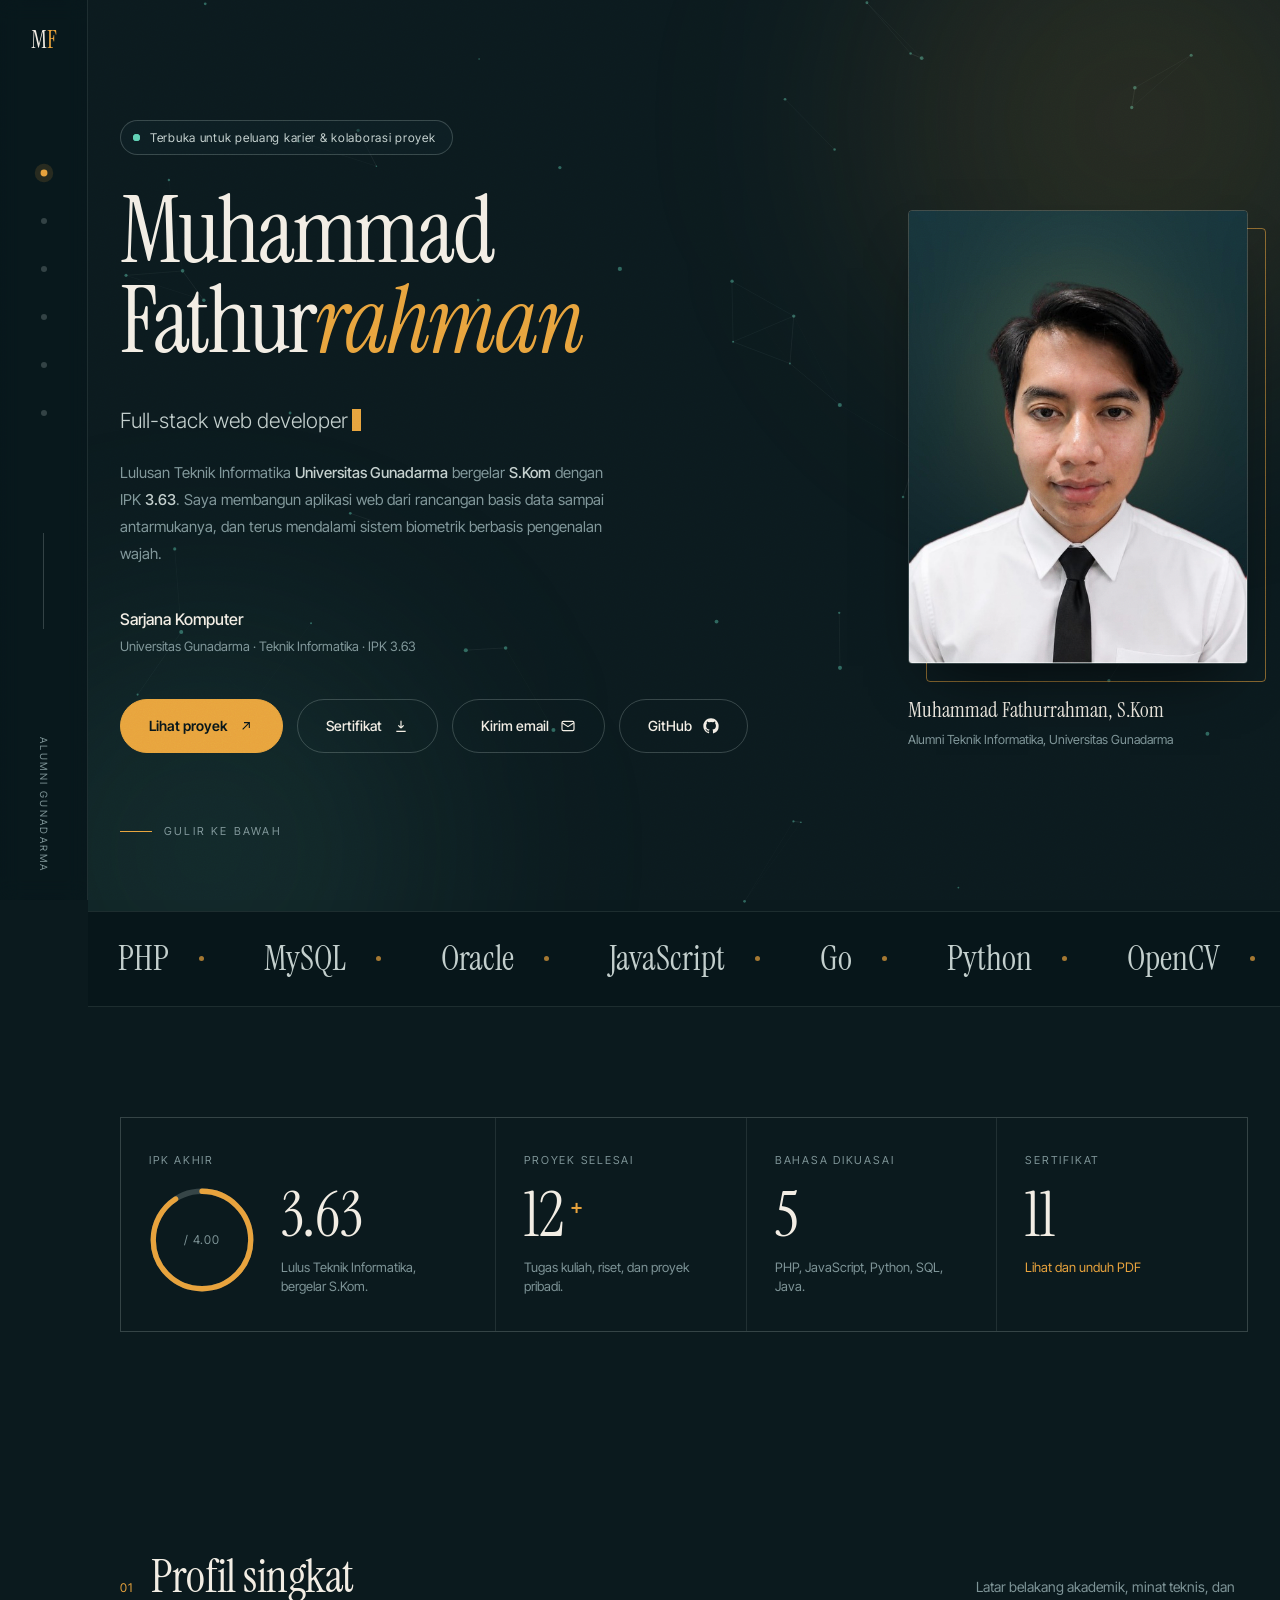
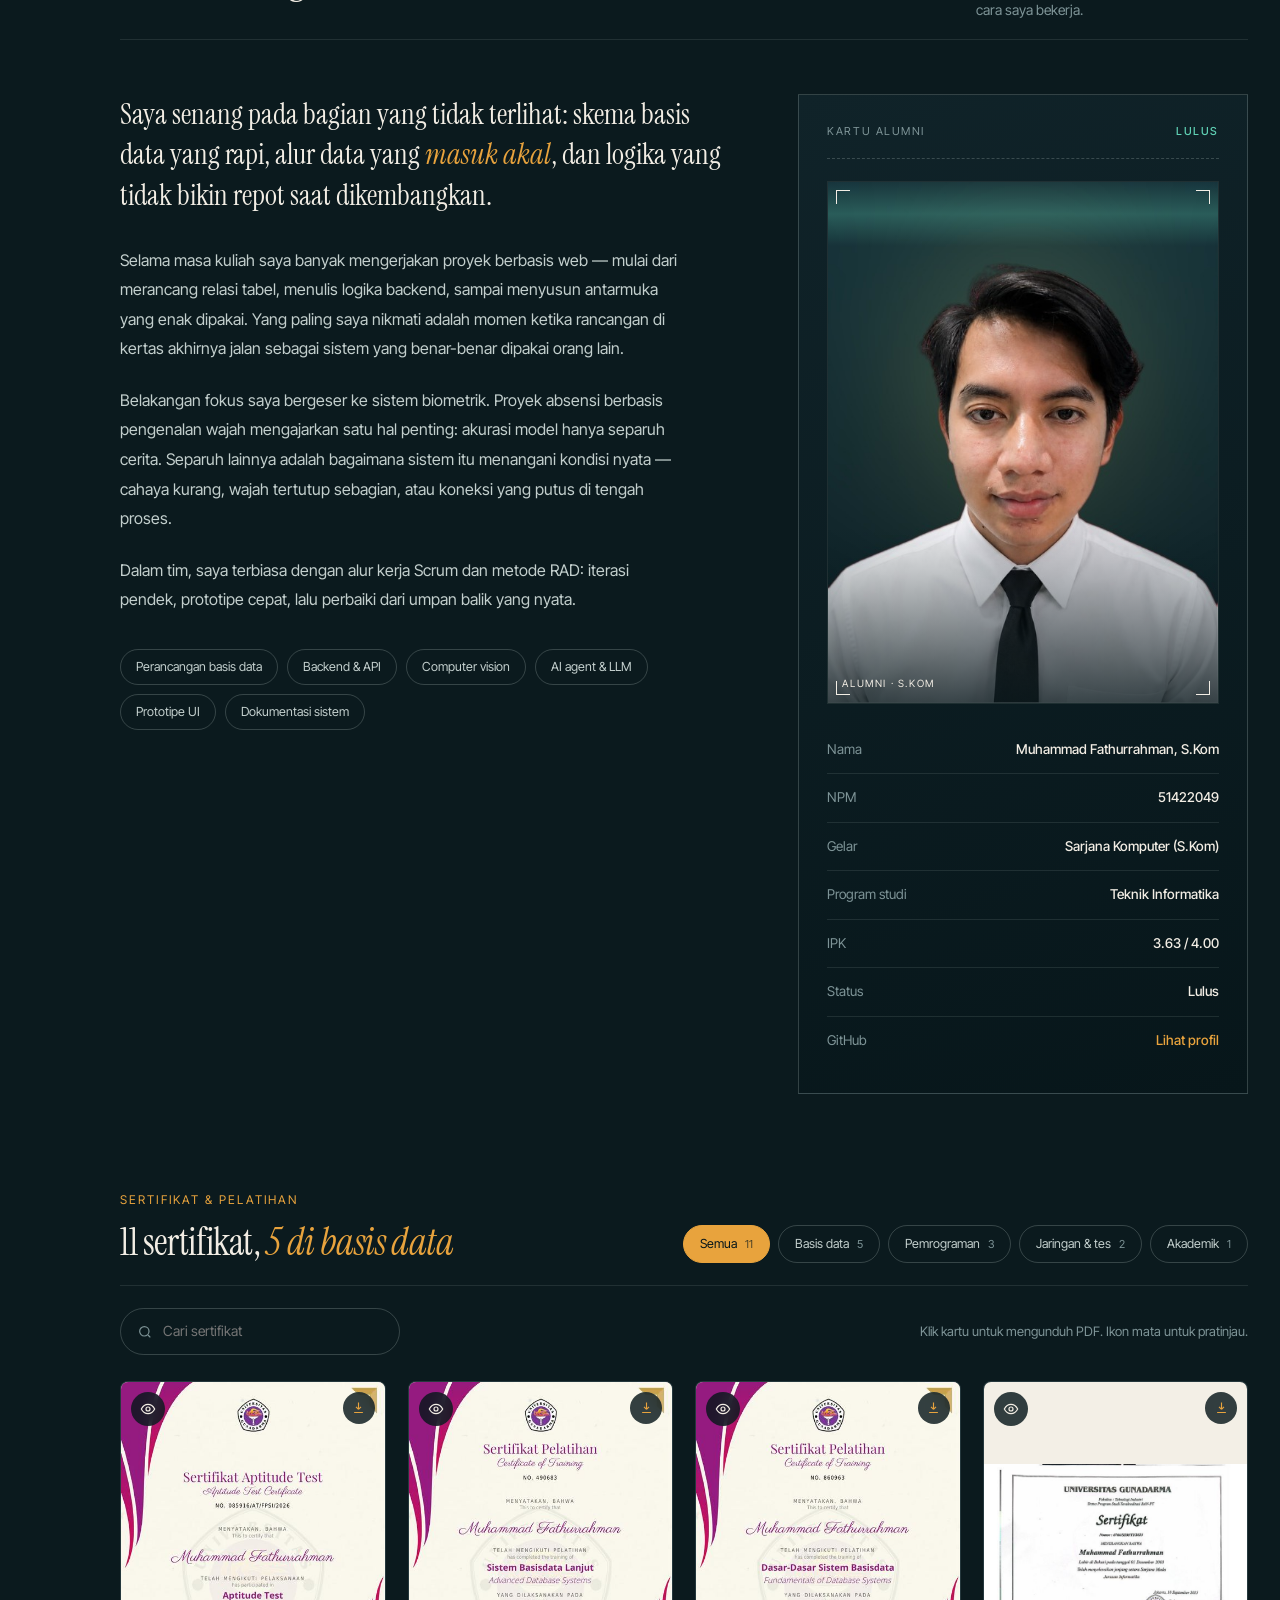
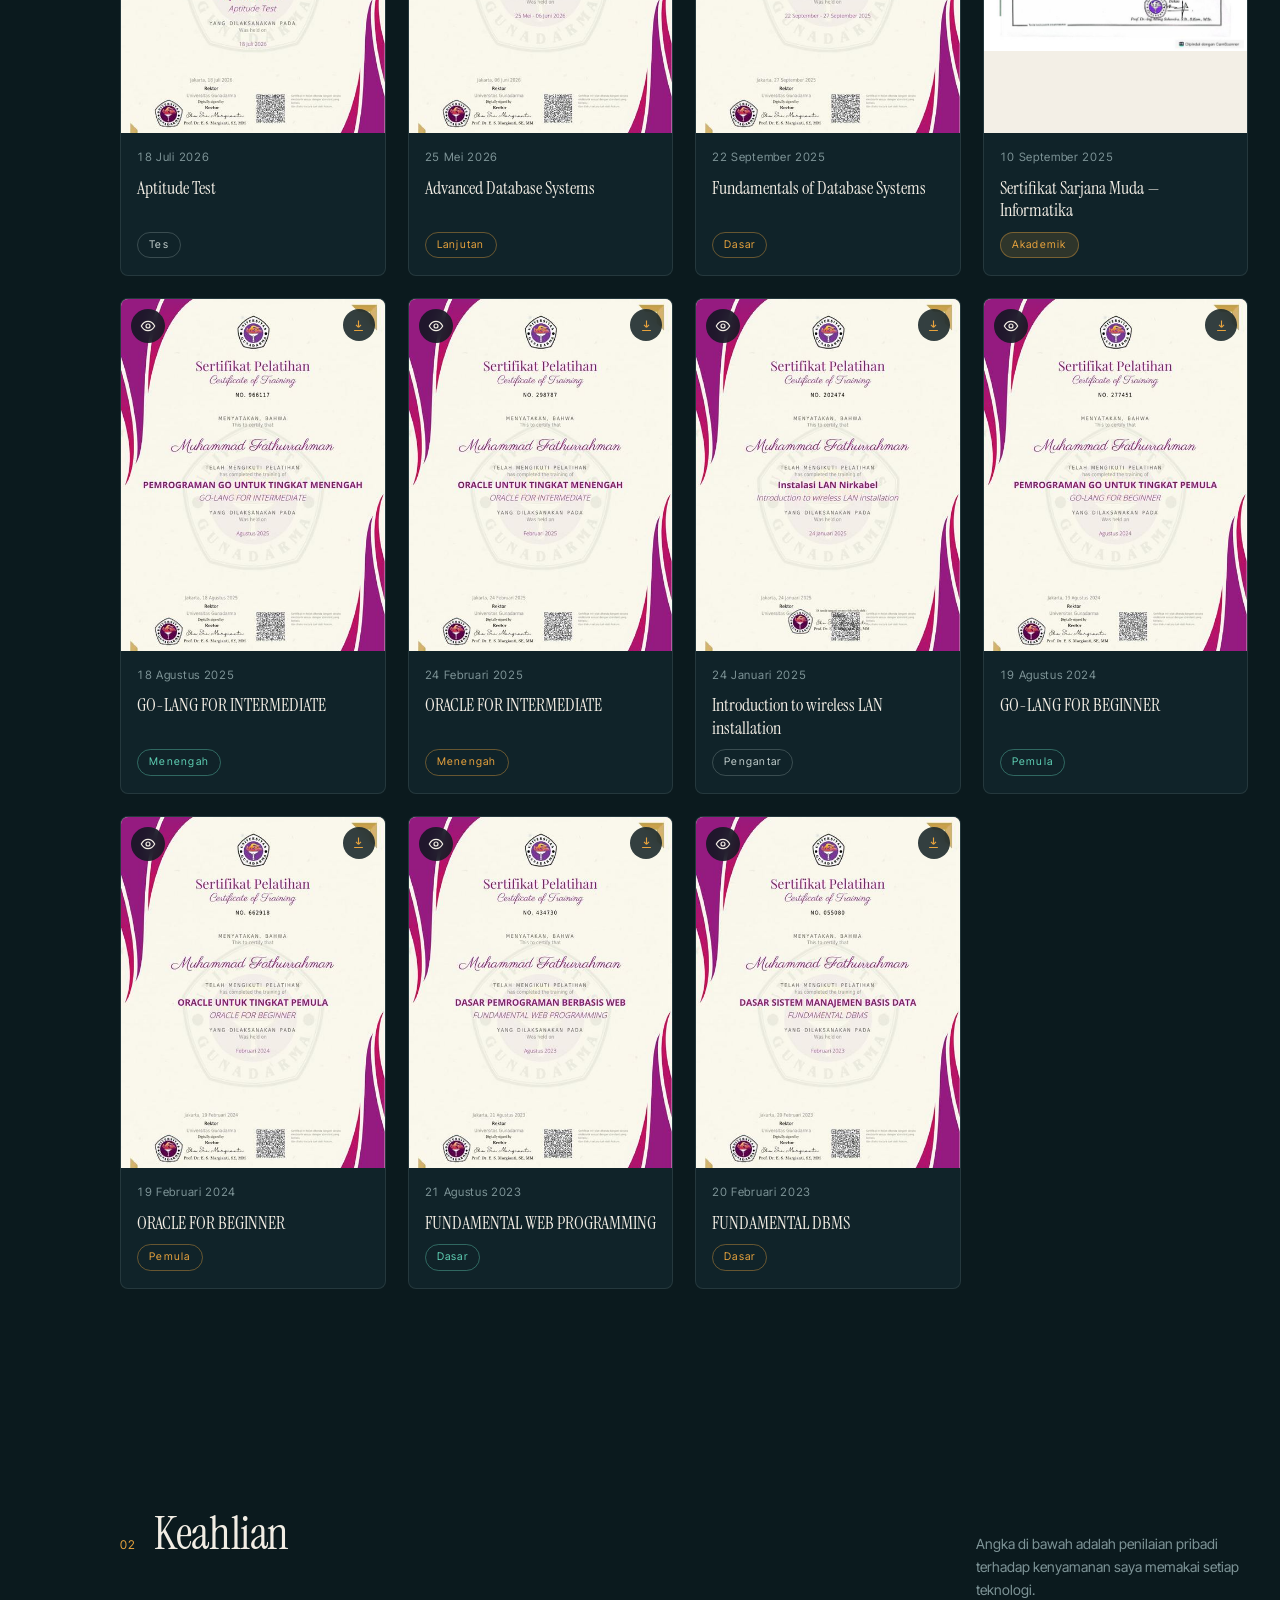
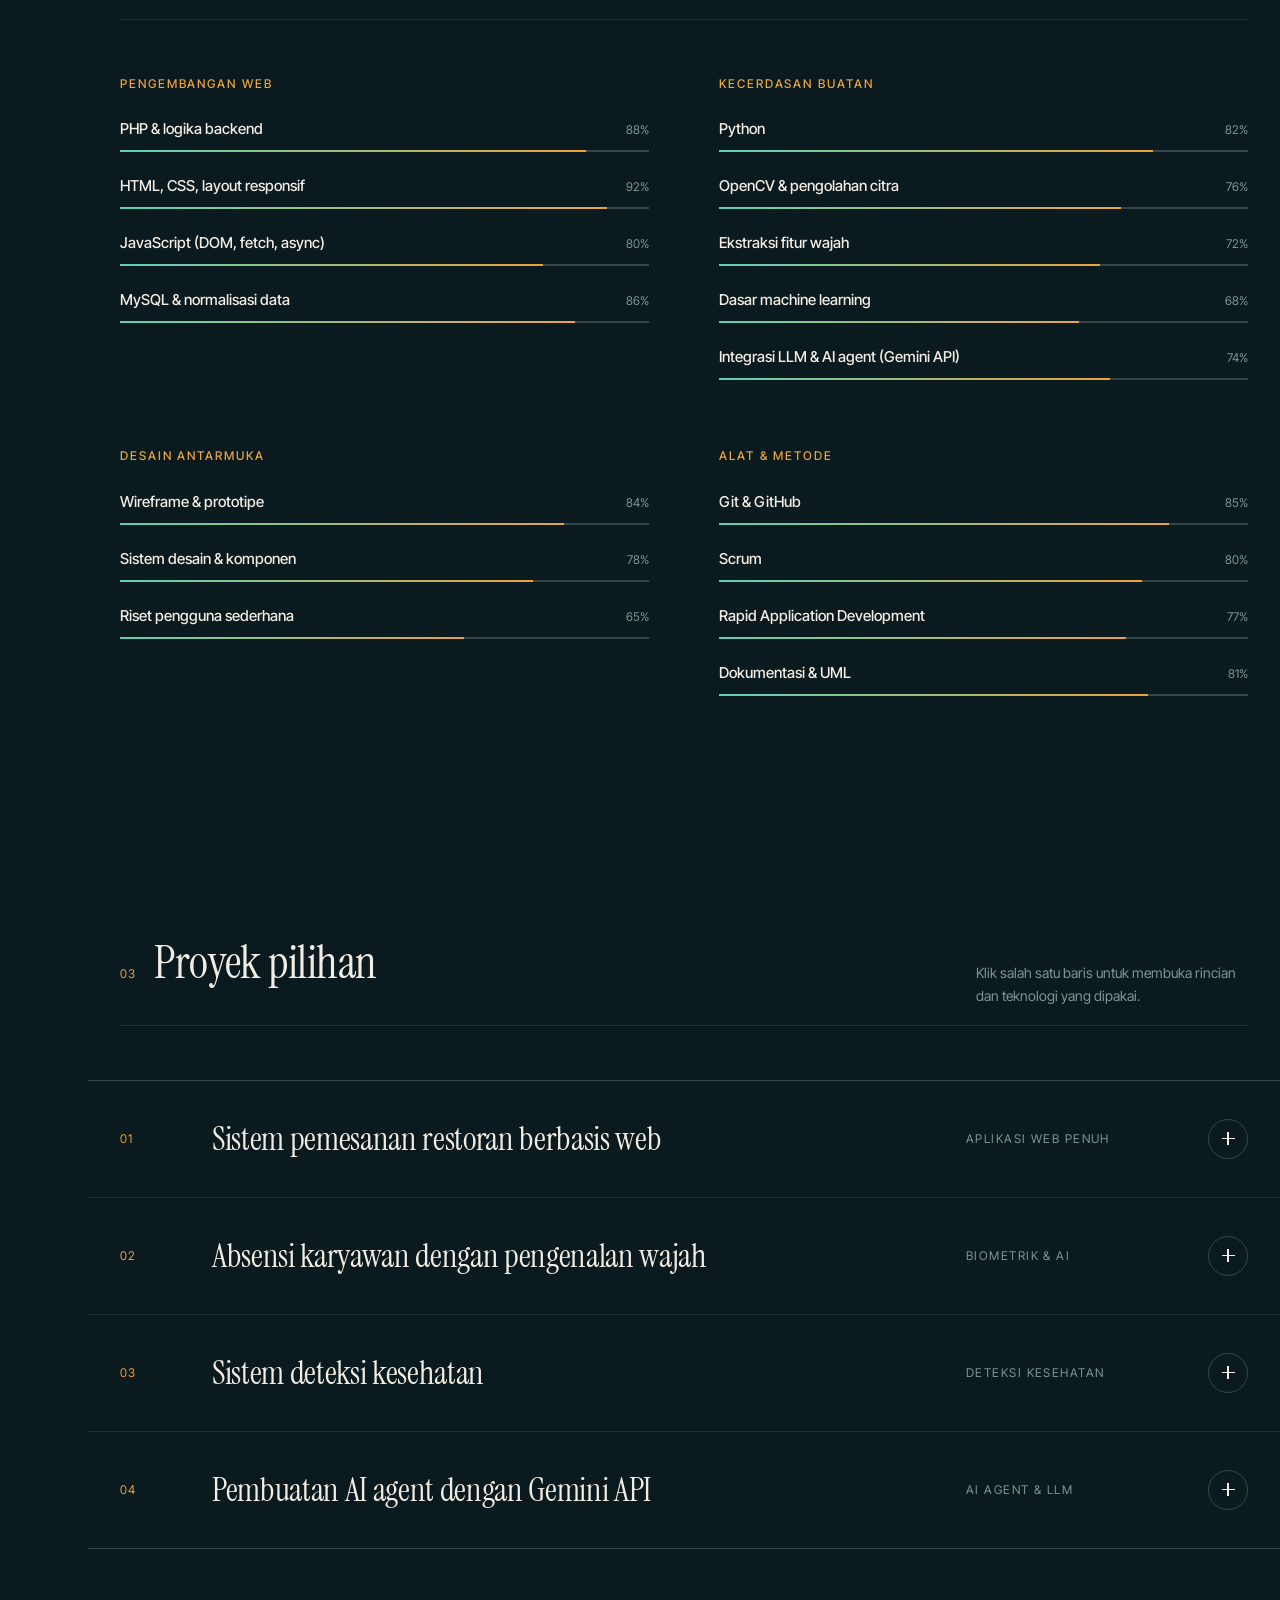
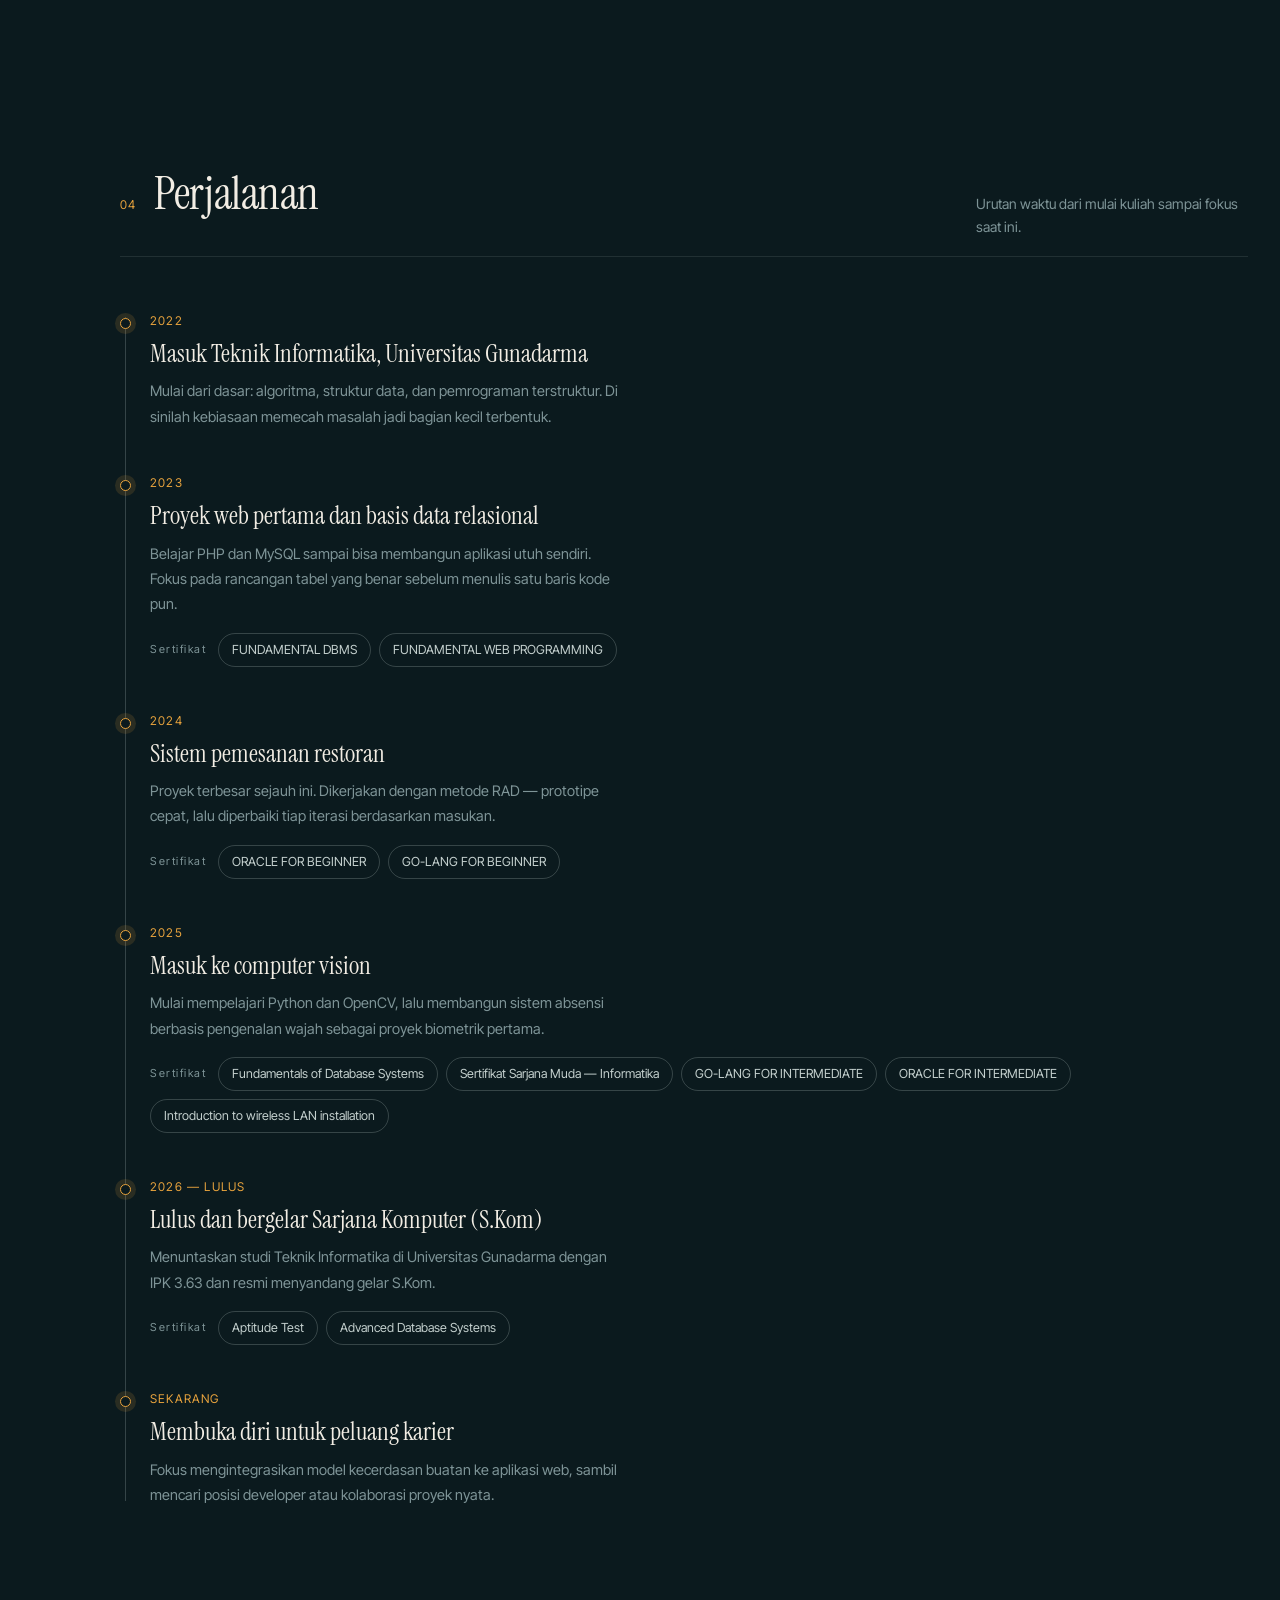
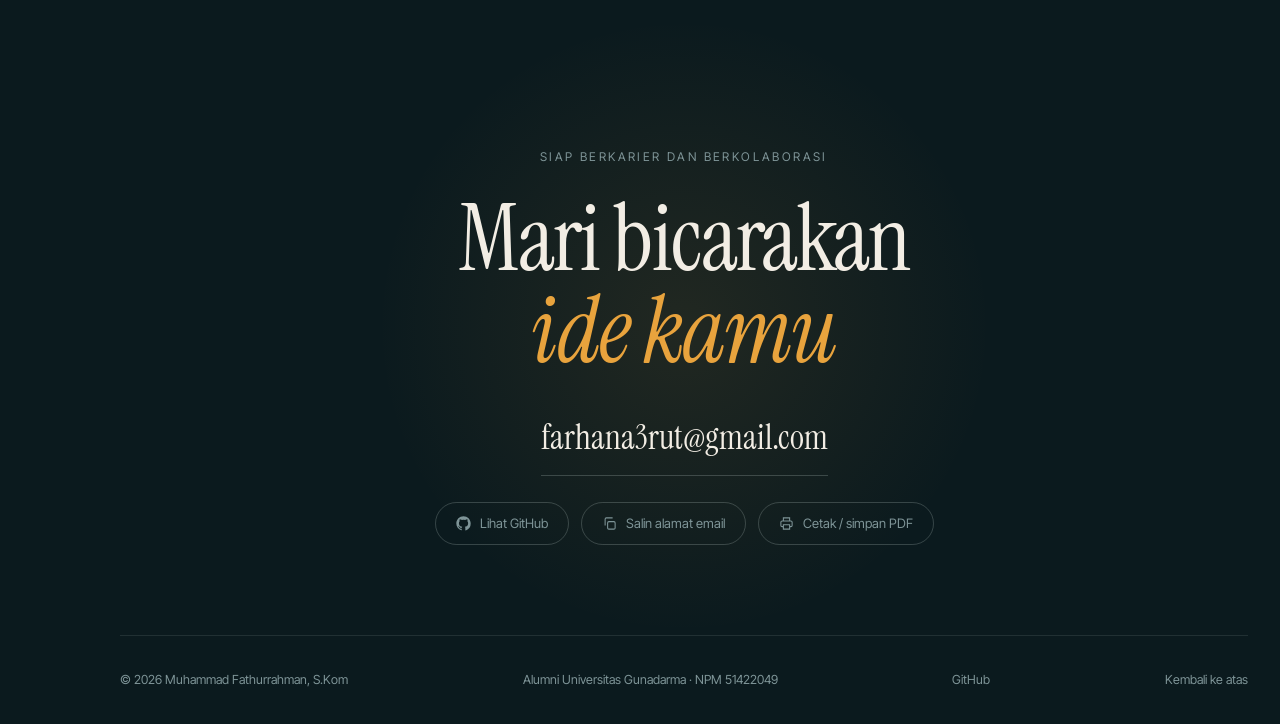
==== commit b1af9013: "update" ====
--- a/index.html
+++ b/index.html
@@ -11,6 +11,10 @@
 <meta property="og:title" content="Muhammad Fathurrahman, S.Kom — Full-Stack Developer">
 <meta property="og:description" content="Lulusan Teknik Informatika Universitas Gunadarma. Aplikasi web, basis data, dan sistem biometrik.">
 <meta property="og:locale" content="id_ID">
+<meta property="og:image" content="assets/img/og-cover.png">
+<meta name="twitter:card" content="summary_large_image">
+<script type="application/ld+json">{"@context": "https://schema.org", "@type": "Person", "name": "Muhammad Fathurrahman", "honorificSuffix": "S.Kom", "jobTitle": "Full-Stack Developer", "email": "mailto:farhana3rut@gmail.com", "image": "assets/img/foto-profil.jpg", "alumniOf": {"@type": "CollegeOrUniversity", "name": "Universitas Gunadarma"}, "knowsAbout": ["PHP", "MySQL", "Oracle", "JavaScript", "Go", "Python", "OpenCV", "Gemini API", "UI/UX"], "sameAs": ["https://github.com/Fathursite"]}</script>
+<noscript><style>.rv{opacity:1!important;transform:none!important}.name .ln>span{transform:none!important}.ring .fg{stroke-dashoffset:33!important}.meter-bar span{right:15%!important}</style></noscript>
 <link rel="icon" href="data:image/svg+xml,%3Csvg xmlns='http://www.w3.org/2000/svg' viewBox='0 0 64 64'%3E%3Crect width='64' height='64' rx='14' fill='%230b1a1e'/%3E%3Ctext x='32' y='43' font-family='Georgia,serif' font-size='30' text-anchor='middle' fill='%23f2ede4'%3EM%3Ctspan fill='%23e8a33d'%3EF%3C/tspan%3E%3C/text%3E%3C/svg%3E">
 <link rel="preconnect" href="https://fonts.googleapis.com">
 <link rel="preconnect" href="https://fonts.gstatic.com" crossorigin>
@@ -50,7 +54,7 @@
   <canvas id="field" aria-hidden="true"></canvas>
   <div class="hero-glow a"></div><div class="hero-glow b"></div>
   <div class="wrap hero-inner">
-    <div class="tag"><span class="pulse"></span>Terbuka untuk peluang karier &amp; kolaborasi proyek</div>
+    <div class="hero-copy"><div class="tag"><span class="pulse"></span>Terbuka untuk peluang karier &amp; kolaborasi proyek</div>
     <h1 class="name">
       <span class="ln"><span>Muhammad</span></span>
       <span class="ln"><span>Fathur<span class="accent">rahman</span></span></span>
@@ -62,7 +66,7 @@
       dan terus mendalami sistem biometrik berbasis pengenalan wajah.
     </p>
     <div class="grad">
-      <div class="seal"><img src="assets/img/foto-profil.jpg" alt="Foto Muhammad Fathurrahman" width="90" height="120" fetchpriority="high"><em>S.Kom</em></div>
+      <div class="seal"><img src="assets/img/foto-profil.jpg" alt="Foto Muhammad Fathurrahman" width="90" height="120"><em>S.Kom</em></div>
       <div><b>Sarjana Komputer</b><small>Universitas Gunadarma · Teknik Informatika · IPK 3.63</small></div>
     </div>
     <div class="cta-row">
@@ -71,7 +75,7 @@
       <a href="mailto:farhana3rut@gmail.com" class="btn">Kirim email <svg viewBox="0 0 24 24" fill="none" stroke="currentColor" stroke-width="1.7" aria-hidden="true"><rect x="3" y="5" width="18" height="14" rx="2"/><path d="m3 7 9 6 9-6"/></svg></a>
       <a href="https://github.com/Fathursite" data-gh target="_blank" rel="noopener noreferrer" class="btn gh">GitHub <svg viewBox="0 0 24 24" aria-hidden="true"><path d="M12 .5C5.65.5.5 5.65.5 12c0 5.08 3.29 9.39 7.86 10.91.58.1.79-.25.79-.56v-2c-3.2.7-3.87-1.37-3.87-1.37-.52-1.33-1.28-1.69-1.28-1.69-1.05-.71.08-.7.08-.7 1.16.08 1.77 1.19 1.77 1.19 1.03 1.77 2.7 1.26 3.36.96.1-.75.4-1.26.73-1.55-2.55-.29-5.24-1.28-5.24-5.69 0-1.26.45-2.28 1.19-3.09-.12-.29-.52-1.46.11-3.05 0 0 .97-.31 3.17 1.18a11 11 0 0 1 5.77 0c2.2-1.49 3.17-1.18 3.17-1.18.63 1.59.23 2.76.11 3.05.74.81 1.19 1.83 1.19 3.09 0 4.42-2.69 5.39-5.26 5.68.41.36.78 1.06.78 2.14v3.17c0 .31.21.67.8.56A11.5 11.5 0 0 0 23.5 12C23.5 5.65 18.35.5 12 .5Z"/></svg></a>
     </div>
-    <div class="cue"><i></i> GULIR KE BAWAH</div>
+    <div class="cue"><i></i> GULIR KE BAWAH</div></div><figure class="portrait"><div class="pframe"><img src="assets/img/foto-profil.jpg" alt="Foto Muhammad Fathurrahman, S.Kom" width="531" height="708" fetchpriority="high"></div><figcaption><b>Muhammad Fathurrahman, S.Kom</b><small>Alumni Teknik Informatika, Universitas Gunadarma</small></figcaption></figure>
   </div>
 </section>
 
@@ -94,6 +98,7 @@
       </div>
       <div class="cell"><div class="lbl">PROYEK SELESAI</div><div class="num" data-count="12"><span>12</span><sup>+</sup></div><div class="sub">Tugas kuliah, riset, dan proyek pribadi.</div></div>
       <div class="cell"><div class="lbl">BAHASA DIKUASAI</div><div class="num" data-count="5">5</div><div class="sub">PHP, JavaScript, Python, SQL, Java.</div></div>
+      <div class="cell"><div class="lbl">SERTIFIKAT</div><div class="num" data-count="11">11</div><div class="sub"><a href="#sertifikat" style="color:var(--amber)">Lihat dan unduh PDF</a></div></div>
     </div>
   </div>
 </section>
@@ -148,20 +153,21 @@
           <button data-f="acad">Akademik <i>1</i></button>
         </div>
       </div>
-      <p class="cert-hint rv">Klik sertifikat untuk mengunduh file PDF-nya.</p>
+      <div class="certs-tools rv"><label class="search"><svg viewBox="0 0 24 24" fill="none" stroke="currentColor" stroke-width="1.8" aria-hidden="true"><circle cx="11" cy="11" r="7"/><path d="m20 20-3.5-3.5"/></svg><input id="certSearch" type="search" placeholder="Cari sertifikat" autocomplete="off" aria-label="Cari sertifikat"></label><p class="cert-hint">Klik kartu untuk mengunduh PDF. Ikon mata untuk pratinjau.</p></div>
       <ol class="cert-grid" id="certGrid">
-      <li class="cc rv" data-c="net"><a href="sertifikat/pdf/aptitude-test.pdf" download="Aptitude Test - Muhammad Fathurrahman.pdf" aria-label="Unduh PDF sertifikat Aptitude Test"><span class="cc-thumb"><img src="sertifikat/thumb/aptitude-test.jpg" alt="Sertifikat Aptitude Test" width="480" height="678" loading="lazy"><span class="cc-badge" aria-hidden="true"><svg viewBox="0 0 24 24" fill="none" stroke="currentColor" stroke-width="1.8"><path d="M12 4v11m0 0-4-4m4 4 4-4M5 20h14"/></svg></span><span class="cc-over"><span class="cc-pill"><svg viewBox="0 0 24 24" fill="none" stroke="currentColor" stroke-width="1.8"><path d="M12 4v11m0 0-4-4m4 4 4-4M5 20h14"/></svg>Unduh PDF</span></span></span><span class="cc-meta"><time>18 Juli 2026</time><span class="cc-name">Aptitude Test</span><span class="cc-tag">Tes</span></span></a></li>
-      <li class="cc rv" data-c="db"><a href="sertifikat/pdf/advanced-database-systems.pdf" download="Advanced Database Systems - Muhammad Fathurrahman.pdf" aria-label="Unduh PDF sertifikat Advanced Database Systems"><span class="cc-thumb"><img src="sertifikat/thumb/advanced-database-systems.jpg" alt="Sertifikat Advanced Database Systems" width="480" height="678" loading="lazy"><span class="cc-badge" aria-hidden="true"><svg viewBox="0 0 24 24" fill="none" stroke="currentColor" stroke-width="1.8"><path d="M12 4v11m0 0-4-4m4 4 4-4M5 20h14"/></svg></span><span class="cc-over"><span class="cc-pill"><svg viewBox="0 0 24 24" fill="none" stroke="currentColor" stroke-width="1.8"><path d="M12 4v11m0 0-4-4m4 4 4-4M5 20h14"/></svg>Unduh PDF</span></span></span><span class="cc-meta"><time>25 Mei 2026</time><span class="cc-name">Advanced Database Systems</span><span class="cc-tag">Lanjutan</span></span></a></li>
-      <li class="cc rv" data-c="db"><a href="sertifikat/pdf/fundamentals-of-database-systems.pdf" download="Fundamentals of Database Systems - Muhammad Fathurrahman.pdf" aria-label="Unduh PDF sertifikat Fundamentals of Database Systems"><span class="cc-thumb"><img src="sertifikat/thumb/fundamentals-of-database-systems.jpg" alt="Sertifikat Fundamentals of Database Systems" width="480" height="678" loading="lazy"><span class="cc-badge" aria-hidden="true"><svg viewBox="0 0 24 24" fill="none" stroke="currentColor" stroke-width="1.8"><path d="M12 4v11m0 0-4-4m4 4 4-4M5 20h14"/></svg></span><span class="cc-over"><span class="cc-pill"><svg viewBox="0 0 24 24" fill="none" stroke="currentColor" stroke-width="1.8"><path d="M12 4v11m0 0-4-4m4 4 4-4M5 20h14"/></svg>Unduh PDF</span></span></span><span class="cc-meta"><time>22 September 2025</time><span class="cc-name">Fundamentals of Database Systems</span><span class="cc-tag">Dasar</span></span></a></li>
-      <li class="cc rv land" data-c="acad"><a href="sertifikat/pdf/sarjana-muda-gunadarma.pdf" download="Sertifikat Sarjana Muda — Informatika - Muhammad Fathurrahman.pdf" aria-label="Unduh PDF sertifikat Sertifikat Sarjana Muda — Informatika"><span class="cc-thumb"><img src="sertifikat/thumb/sarjana-muda-gunadarma.jpg" alt="Sertifikat Sertifikat Sarjana Muda — Informatika" width="640" height="452" loading="lazy"><span class="cc-badge" aria-hidden="true"><svg viewBox="0 0 24 24" fill="none" stroke="currentColor" stroke-width="1.8"><path d="M12 4v11m0 0-4-4m4 4 4-4M5 20h14"/></svg></span><span class="cc-over"><span class="cc-pill"><svg viewBox="0 0 24 24" fill="none" stroke="currentColor" stroke-width="1.8"><path d="M12 4v11m0 0-4-4m4 4 4-4M5 20h14"/></svg>Unduh PDF</span></span></span><span class="cc-meta"><time>10 September 2025</time><span class="cc-name">Sertifikat Sarjana Muda — Informatika</span><span class="cc-tag">Akademik</span></span></a></li>
-      <li class="cc rv" data-c="prog"><a href="sertifikat/pdf/golang-intermediate.pdf" download="GO-LANG FOR INTERMEDIATE - Muhammad Fathurrahman.pdf" aria-label="Unduh PDF sertifikat GO-LANG FOR INTERMEDIATE"><span class="cc-thumb"><img src="sertifikat/thumb/golang-intermediate.jpg" alt="Sertifikat GO-LANG FOR INTERMEDIATE" width="480" height="678" loading="lazy"><span class="cc-badge" aria-hidden="true"><svg viewBox="0 0 24 24" fill="none" stroke="currentColor" stroke-width="1.8"><path d="M12 4v11m0 0-4-4m4 4 4-4M5 20h14"/></svg></span><span class="cc-over"><span class="cc-pill"><svg viewBox="0 0 24 24" fill="none" stroke="currentColor" stroke-width="1.8"><path d="M12 4v11m0 0-4-4m4 4 4-4M5 20h14"/></svg>Unduh PDF</span></span></span><span class="cc-meta"><time>18 Agustus 2025</time><span class="cc-name">GO-LANG FOR INTERMEDIATE</span><span class="cc-tag">Menengah</span></span></a></li>
-      <li class="cc rv" data-c="db"><a href="sertifikat/pdf/oracle-intermediate.pdf" download="ORACLE FOR INTERMEDIATE - Muhammad Fathurrahman.pdf" aria-label="Unduh PDF sertifikat ORACLE FOR INTERMEDIATE"><span class="cc-thumb"><img src="sertifikat/thumb/oracle-intermediate.jpg" alt="Sertifikat ORACLE FOR INTERMEDIATE" width="480" height="678" loading="lazy"><span class="cc-badge" aria-hidden="true"><svg viewBox="0 0 24 24" fill="none" stroke="currentColor" stroke-width="1.8"><path d="M12 4v11m0 0-4-4m4 4 4-4M5 20h14"/></svg></span><span class="cc-over"><span class="cc-pill"><svg viewBox="0 0 24 24" fill="none" stroke="currentColor" stroke-width="1.8"><path d="M12 4v11m0 0-4-4m4 4 4-4M5 20h14"/></svg>Unduh PDF</span></span></span><span class="cc-meta"><time>24 Februari 2025</time><span class="cc-name">ORACLE FOR INTERMEDIATE</span><span class="cc-tag">Menengah</span></span></a></li>
-      <li class="cc rv" data-c="net"><a href="sertifikat/pdf/wireless-lan-installation.pdf" download="Introduction to wireless LAN installation - Muhammad Fathurrahman.pdf" aria-label="Unduh PDF sertifikat Introduction to wireless LAN installation"><span class="cc-thumb"><img src="sertifikat/thumb/wireless-lan-installation.jpg" alt="Sertifikat Introduction to wireless LAN installation" width="480" height="678" loading="lazy"><span class="cc-badge" aria-hidden="true"><svg viewBox="0 0 24 24" fill="none" stroke="currentColor" stroke-width="1.8"><path d="M12 4v11m0 0-4-4m4 4 4-4M5 20h14"/></svg></span><span class="cc-over"><span class="cc-pill"><svg viewBox="0 0 24 24" fill="none" stroke="currentColor" stroke-width="1.8"><path d="M12 4v11m0 0-4-4m4 4 4-4M5 20h14"/></svg>Unduh PDF</span></span></span><span class="cc-meta"><time>24 Januari 2025</time><span class="cc-name">Introduction to wireless LAN installation</span><span class="cc-tag">Pengantar</span></span></a></li>
-      <li class="cc rv" data-c="prog"><a href="sertifikat/pdf/golang-beginner.pdf" download="GO-LANG FOR BEGINNER - Muhammad Fathurrahman.pdf" aria-label="Unduh PDF sertifikat GO-LANG FOR BEGINNER"><span class="cc-thumb"><img src="sertifikat/thumb/golang-beginner.jpg" alt="Sertifikat GO-LANG FOR BEGINNER" width="480" height="678" loading="lazy"><span class="cc-badge" aria-hidden="true"><svg viewBox="0 0 24 24" fill="none" stroke="currentColor" stroke-width="1.8"><path d="M12 4v11m0 0-4-4m4 4 4-4M5 20h14"/></svg></span><span class="cc-over"><span class="cc-pill"><svg viewBox="0 0 24 24" fill="none" stroke="currentColor" stroke-width="1.8"><path d="M12 4v11m0 0-4-4m4 4 4-4M5 20h14"/></svg>Unduh PDF</span></span></span><span class="cc-meta"><time>19 Agustus 2024</time><span class="cc-name">GO-LANG FOR BEGINNER</span><span class="cc-tag">Pemula</span></span></a></li>
-      <li class="cc rv" data-c="db"><a href="sertifikat/pdf/oracle-beginner.pdf" download="ORACLE FOR BEGINNER - Muhammad Fathurrahman.pdf" aria-label="Unduh PDF sertifikat ORACLE FOR BEGINNER"><span class="cc-thumb"><img src="sertifikat/thumb/oracle-beginner.jpg" alt="Sertifikat ORACLE FOR BEGINNER" width="480" height="678" loading="lazy"><span class="cc-badge" aria-hidden="true"><svg viewBox="0 0 24 24" fill="none" stroke="currentColor" stroke-width="1.8"><path d="M12 4v11m0 0-4-4m4 4 4-4M5 20h14"/></svg></span><span class="cc-over"><span class="cc-pill"><svg viewBox="0 0 24 24" fill="none" stroke="currentColor" stroke-width="1.8"><path d="M12 4v11m0 0-4-4m4 4 4-4M5 20h14"/></svg>Unduh PDF</span></span></span><span class="cc-meta"><time>19 Februari 2024</time><span class="cc-name">ORACLE FOR BEGINNER</span><span class="cc-tag">Pemula</span></span></a></li>
-      <li class="cc rv" data-c="prog"><a href="sertifikat/pdf/fundamental-web-programming.pdf" download="FUNDAMENTAL WEB PROGRAMMING - Muhammad Fathurrahman.pdf" aria-label="Unduh PDF sertifikat FUNDAMENTAL WEB PROGRAMMING"><span class="cc-thumb"><img src="sertifikat/thumb/fundamental-web-programming.jpg" alt="Sertifikat FUNDAMENTAL WEB PROGRAMMING" width="480" height="678" loading="lazy"><span class="cc-badge" aria-hidden="true"><svg viewBox="0 0 24 24" fill="none" stroke="currentColor" stroke-width="1.8"><path d="M12 4v11m0 0-4-4m4 4 4-4M5 20h14"/></svg></span><span class="cc-over"><span class="cc-pill"><svg viewBox="0 0 24 24" fill="none" stroke="currentColor" stroke-width="1.8"><path d="M12 4v11m0 0-4-4m4 4 4-4M5 20h14"/></svg>Unduh PDF</span></span></span><span class="cc-meta"><time>21 Agustus 2023</time><span class="cc-name">FUNDAMENTAL WEB PROGRAMMING</span><span class="cc-tag">Dasar</span></span></a></li>
-      <li class="cc rv" data-c="db"><a href="sertifikat/pdf/fundamental-dbms.pdf" download="FUNDAMENTAL DBMS - Muhammad Fathurrahman.pdf" aria-label="Unduh PDF sertifikat FUNDAMENTAL DBMS"><span class="cc-thumb"><img src="sertifikat/thumb/fundamental-dbms.jpg" alt="Sertifikat FUNDAMENTAL DBMS" width="480" height="678" loading="lazy"><span class="cc-badge" aria-hidden="true"><svg viewBox="0 0 24 24" fill="none" stroke="currentColor" stroke-width="1.8"><path d="M12 4v11m0 0-4-4m4 4 4-4M5 20h14"/></svg></span><span class="cc-over"><span class="cc-pill"><svg viewBox="0 0 24 24" fill="none" stroke="currentColor" stroke-width="1.8"><path d="M12 4v11m0 0-4-4m4 4 4-4M5 20h14"/></svg>Unduh PDF</span></span></span><span class="cc-meta"><time>20 Februari 2023</time><span class="cc-name">FUNDAMENTAL DBMS</span><span class="cc-tag">Dasar</span></span></a></li>
+      <li data-slug="aptitude-test" data-name="Aptitude Test" data-date="18 Juli 2026" data-tag="Tes" data-q="aptitude test tes 18 juli 2026" data-dl="Aptitude Test - Muhammad Fathurrahman.pdf" class="cc rv" data-c="net"><a href="sertifikat/pdf/aptitude-test.pdf" download="Aptitude Test - Muhammad Fathurrahman.pdf" aria-label="Unduh PDF sertifikat Aptitude Test"><span class="cc-thumb"><img src="sertifikat/thumb/aptitude-test.jpg" alt="Sertifikat Aptitude Test" width="480" height="678" loading="lazy"><span class="cc-badge" aria-hidden="true"><svg viewBox="0 0 24 24" fill="none" stroke="currentColor" stroke-width="1.8"><path d="M12 4v11m0 0-4-4m4 4 4-4M5 20h14"/></svg></span><span class="cc-over"><span class="cc-pill"><svg viewBox="0 0 24 24" fill="none" stroke="currentColor" stroke-width="1.8"><path d="M12 4v11m0 0-4-4m4 4 4-4M5 20h14"/></svg>Unduh PDF</span></span></span><span class="cc-meta"><time>18 Juli 2026</time><span class="cc-name">Aptitude Test</span><span class="cc-tag">Tes</span></span></a><button class="cc-view" type="button" aria-label="Pratinjau Aptitude Test"><svg viewBox="0 0 24 24" fill="none" stroke="currentColor" stroke-width="1.8" aria-hidden="true"><path d="M2 12s3.6-7 10-7 10 7 10 7-3.6 7-10 7S2 12 2 12Z"/><circle cx="12" cy="12" r="3"/></svg></button></li>
+      <li data-slug="advanced-database-systems" data-name="Advanced Database Systems" data-date="25 Mei 2026" data-tag="Lanjutan" data-q="advanced database systems lanjutan 25 mei 2026" data-dl="Advanced Database Systems - Muhammad Fathurrahman.pdf" class="cc rv" data-c="db"><a href="sertifikat/pdf/advanced-database-systems.pdf" download="Advanced Database Systems - Muhammad Fathurrahman.pdf" aria-label="Unduh PDF sertifikat Advanced Database Systems"><span class="cc-thumb"><img src="sertifikat/thumb/advanced-database-systems.jpg" alt="Sertifikat Advanced Database Systems" width="480" height="678" loading="lazy"><span class="cc-badge" aria-hidden="true"><svg viewBox="0 0 24 24" fill="none" stroke="currentColor" stroke-width="1.8"><path d="M12 4v11m0 0-4-4m4 4 4-4M5 20h14"/></svg></span><span class="cc-over"><span class="cc-pill"><svg viewBox="0 0 24 24" fill="none" stroke="currentColor" stroke-width="1.8"><path d="M12 4v11m0 0-4-4m4 4 4-4M5 20h14"/></svg>Unduh PDF</span></span></span><span class="cc-meta"><time>25 Mei 2026</time><span class="cc-name">Advanced Database Systems</span><span class="cc-tag">Lanjutan</span></span></a><button class="cc-view" type="button" aria-label="Pratinjau Advanced Database Systems"><svg viewBox="0 0 24 24" fill="none" stroke="currentColor" stroke-width="1.8" aria-hidden="true"><path d="M2 12s3.6-7 10-7 10 7 10 7-3.6 7-10 7S2 12 2 12Z"/><circle cx="12" cy="12" r="3"/></svg></button></li>
+      <li data-slug="fundamentals-of-database-systems" data-name="Fundamentals of Database Systems" data-date="22 September 2025" data-tag="Dasar" data-q="fundamentals of database systems dasar 22 september 2025" data-dl="Fundamentals of Database Systems - Muhammad Fathurrahman.pdf" class="cc rv" data-c="db"><a href="sertifikat/pdf/fundamentals-of-database-systems.pdf" download="Fundamentals of Database Systems - Muhammad Fathurrahman.pdf" aria-label="Unduh PDF sertifikat Fundamentals of Database Systems"><span class="cc-thumb"><img src="sertifikat/thumb/fundamentals-of-database-systems.jpg" alt="Sertifikat Fundamentals of Database Systems" width="480" height="678" loading="lazy"><span class="cc-badge" aria-hidden="true"><svg viewBox="0 0 24 24" fill="none" stroke="currentColor" stroke-width="1.8"><path d="M12 4v11m0 0-4-4m4 4 4-4M5 20h14"/></svg></span><span class="cc-over"><span class="cc-pill"><svg viewBox="0 0 24 24" fill="none" stroke="currentColor" stroke-width="1.8"><path d="M12 4v11m0 0-4-4m4 4 4-4M5 20h14"/></svg>Unduh PDF</span></span></span><span class="cc-meta"><time>22 September 2025</time><span class="cc-name">Fundamentals of Database Systems</span><span class="cc-tag">Dasar</span></span></a><button class="cc-view" type="button" aria-label="Pratinjau Fundamentals of Database Systems"><svg viewBox="0 0 24 24" fill="none" stroke="currentColor" stroke-width="1.8" aria-hidden="true"><path d="M2 12s3.6-7 10-7 10 7 10 7-3.6 7-10 7S2 12 2 12Z"/><circle cx="12" cy="12" r="3"/></svg></button></li>
+      <li data-slug="sarjana-muda-gunadarma" data-name="Sertifikat Sarjana Muda — Informatika" data-date="10 September 2025" data-tag="Akademik" data-q="sertifikat sarjana muda — informatika akademik 10 september 2025" data-dl="Sertifikat Sarjana Muda — Informatika - Muhammad Fathurrahman.pdf" class="cc rv land" data-c="acad"><a href="sertifikat/pdf/sarjana-muda-gunadarma.pdf" download="Sertifikat Sarjana Muda — Informatika - Muhammad Fathurrahman.pdf" aria-label="Unduh PDF sertifikat Sertifikat Sarjana Muda — Informatika"><span class="cc-thumb"><img src="sertifikat/thumb/sarjana-muda-gunadarma.jpg" alt="Sertifikat Sertifikat Sarjana Muda — Informatika" width="640" height="452" loading="lazy"><span class="cc-badge" aria-hidden="true"><svg viewBox="0 0 24 24" fill="none" stroke="currentColor" stroke-width="1.8"><path d="M12 4v11m0 0-4-4m4 4 4-4M5 20h14"/></svg></span><span class="cc-over"><span class="cc-pill"><svg viewBox="0 0 24 24" fill="none" stroke="currentColor" stroke-width="1.8"><path d="M12 4v11m0 0-4-4m4 4 4-4M5 20h14"/></svg>Unduh PDF</span></span></span><span class="cc-meta"><time>10 September 2025</time><span class="cc-name">Sertifikat Sarjana Muda — Informatika</span><span class="cc-tag">Akademik</span></span></a><button class="cc-view" type="button" aria-label="Pratinjau Sertifikat Sarjana Muda — Informatika"><svg viewBox="0 0 24 24" fill="none" stroke="currentColor" stroke-width="1.8" aria-hidden="true"><path d="M2 12s3.6-7 10-7 10 7 10 7-3.6 7-10 7S2 12 2 12Z"/><circle cx="12" cy="12" r="3"/></svg></button></li>
+      <li data-slug="golang-intermediate" data-name="GO-LANG FOR INTERMEDIATE" data-date="18 Agustus 2025" data-tag="Menengah" data-q="go-lang for intermediate menengah 18 agustus 2025" data-dl="GO-LANG FOR INTERMEDIATE - Muhammad Fathurrahman.pdf" class="cc rv" data-c="prog"><a href="sertifikat/pdf/golang-intermediate.pdf" download="GO-LANG FOR INTERMEDIATE - Muhammad Fathurrahman.pdf" aria-label="Unduh PDF sertifikat GO-LANG FOR INTERMEDIATE"><span class="cc-thumb"><img src="sertifikat/thumb/golang-intermediate.jpg" alt="Sertifikat GO-LANG FOR INTERMEDIATE" width="480" height="678" loading="lazy"><span class="cc-badge" aria-hidden="true"><svg viewBox="0 0 24 24" fill="none" stroke="currentColor" stroke-width="1.8"><path d="M12 4v11m0 0-4-4m4 4 4-4M5 20h14"/></svg></span><span class="cc-over"><span class="cc-pill"><svg viewBox="0 0 24 24" fill="none" stroke="currentColor" stroke-width="1.8"><path d="M12 4v11m0 0-4-4m4 4 4-4M5 20h14"/></svg>Unduh PDF</span></span></span><span class="cc-meta"><time>18 Agustus 2025</time><span class="cc-name">GO-LANG FOR INTERMEDIATE</span><span class="cc-tag">Menengah</span></span></a><button class="cc-view" type="button" aria-label="Pratinjau GO-LANG FOR INTERMEDIATE"><svg viewBox="0 0 24 24" fill="none" stroke="currentColor" stroke-width="1.8" aria-hidden="true"><path d="M2 12s3.6-7 10-7 10 7 10 7-3.6 7-10 7S2 12 2 12Z"/><circle cx="12" cy="12" r="3"/></svg></button></li>
+      <li data-slug="oracle-intermediate" data-name="ORACLE FOR INTERMEDIATE" data-date="24 Februari 2025" data-tag="Menengah" data-q="oracle for intermediate menengah 24 februari 2025" data-dl="ORACLE FOR INTERMEDIATE - Muhammad Fathurrahman.pdf" class="cc rv" data-c="db"><a href="sertifikat/pdf/oracle-intermediate.pdf" download="ORACLE FOR INTERMEDIATE - Muhammad Fathurrahman.pdf" aria-label="Unduh PDF sertifikat ORACLE FOR INTERMEDIATE"><span class="cc-thumb"><img src="sertifikat/thumb/oracle-intermediate.jpg" alt="Sertifikat ORACLE FOR INTERMEDIATE" width="480" height="678" loading="lazy"><span class="cc-badge" aria-hidden="true"><svg viewBox="0 0 24 24" fill="none" stroke="currentColor" stroke-width="1.8"><path d="M12 4v11m0 0-4-4m4 4 4-4M5 20h14"/></svg></span><span class="cc-over"><span class="cc-pill"><svg viewBox="0 0 24 24" fill="none" stroke="currentColor" stroke-width="1.8"><path d="M12 4v11m0 0-4-4m4 4 4-4M5 20h14"/></svg>Unduh PDF</span></span></span><span class="cc-meta"><time>24 Februari 2025</time><span class="cc-name">ORACLE FOR INTERMEDIATE</span><span class="cc-tag">Menengah</span></span></a><button class="cc-view" type="button" aria-label="Pratinjau ORACLE FOR INTERMEDIATE"><svg viewBox="0 0 24 24" fill="none" stroke="currentColor" stroke-width="1.8" aria-hidden="true"><path d="M2 12s3.6-7 10-7 10 7 10 7-3.6 7-10 7S2 12 2 12Z"/><circle cx="12" cy="12" r="3"/></svg></button></li>
+      <li data-slug="wireless-lan-installation" data-name="Introduction to wireless LAN installation" data-date="24 Januari 2025" data-tag="Pengantar" data-q="introduction to wireless lan installation pengantar 24 januari 2025" data-dl="Introduction to wireless LAN installation - Muhammad Fathurrahman.pdf" class="cc rv" data-c="net"><a href="sertifikat/pdf/wireless-lan-installation.pdf" download="Introduction to wireless LAN installation - Muhammad Fathurrahman.pdf" aria-label="Unduh PDF sertifikat Introduction to wireless LAN installation"><span class="cc-thumb"><img src="sertifikat/thumb/wireless-lan-installation.jpg" alt="Sertifikat Introduction to wireless LAN installation" width="480" height="678" loading="lazy"><span class="cc-badge" aria-hidden="true"><svg viewBox="0 0 24 24" fill="none" stroke="currentColor" stroke-width="1.8"><path d="M12 4v11m0 0-4-4m4 4 4-4M5 20h14"/></svg></span><span class="cc-over"><span class="cc-pill"><svg viewBox="0 0 24 24" fill="none" stroke="currentColor" stroke-width="1.8"><path d="M12 4v11m0 0-4-4m4 4 4-4M5 20h14"/></svg>Unduh PDF</span></span></span><span class="cc-meta"><time>24 Januari 2025</time><span class="cc-name">Introduction to wireless LAN installation</span><span class="cc-tag">Pengantar</span></span></a><button class="cc-view" type="button" aria-label="Pratinjau Introduction to wireless LAN installation"><svg viewBox="0 0 24 24" fill="none" stroke="currentColor" stroke-width="1.8" aria-hidden="true"><path d="M2 12s3.6-7 10-7 10 7 10 7-3.6 7-10 7S2 12 2 12Z"/><circle cx="12" cy="12" r="3"/></svg></button></li>
+      <li data-slug="golang-beginner" data-name="GO-LANG FOR BEGINNER" data-date="19 Agustus 2024" data-tag="Pemula" data-q="go-lang for beginner pemula 19 agustus 2024" data-dl="GO-LANG FOR BEGINNER - Muhammad Fathurrahman.pdf" class="cc rv" data-c="prog"><a href="sertifikat/pdf/golang-beginner.pdf" download="GO-LANG FOR BEGINNER - Muhammad Fathurrahman.pdf" aria-label="Unduh PDF sertifikat GO-LANG FOR BEGINNER"><span class="cc-thumb"><img src="sertifikat/thumb/golang-beginner.jpg" alt="Sertifikat GO-LANG FOR BEGINNER" width="480" height="678" loading="lazy"><span class="cc-badge" aria-hidden="true"><svg viewBox="0 0 24 24" fill="none" stroke="currentColor" stroke-width="1.8"><path d="M12 4v11m0 0-4-4m4 4 4-4M5 20h14"/></svg></span><span class="cc-over"><span class="cc-pill"><svg viewBox="0 0 24 24" fill="none" stroke="currentColor" stroke-width="1.8"><path d="M12 4v11m0 0-4-4m4 4 4-4M5 20h14"/></svg>Unduh PDF</span></span></span><span class="cc-meta"><time>19 Agustus 2024</time><span class="cc-name">GO-LANG FOR BEGINNER</span><span class="cc-tag">Pemula</span></span></a><button class="cc-view" type="button" aria-label="Pratinjau GO-LANG FOR BEGINNER"><svg viewBox="0 0 24 24" fill="none" stroke="currentColor" stroke-width="1.8" aria-hidden="true"><path d="M2 12s3.6-7 10-7 10 7 10 7-3.6 7-10 7S2 12 2 12Z"/><circle cx="12" cy="12" r="3"/></svg></button></li>
+      <li data-slug="oracle-beginner" data-name="ORACLE FOR BEGINNER" data-date="19 Februari 2024" data-tag="Pemula" data-q="oracle for beginner pemula 19 februari 2024" data-dl="ORACLE FOR BEGINNER - Muhammad Fathurrahman.pdf" class="cc rv" data-c="db"><a href="sertifikat/pdf/oracle-beginner.pdf" download="ORACLE FOR BEGINNER - Muhammad Fathurrahman.pdf" aria-label="Unduh PDF sertifikat ORACLE FOR BEGINNER"><span class="cc-thumb"><img src="sertifikat/thumb/oracle-beginner.jpg" alt="Sertifikat ORACLE FOR BEGINNER" width="480" height="678" loading="lazy"><span class="cc-badge" aria-hidden="true"><svg viewBox="0 0 24 24" fill="none" stroke="currentColor" stroke-width="1.8"><path d="M12 4v11m0 0-4-4m4 4 4-4M5 20h14"/></svg></span><span class="cc-over"><span class="cc-pill"><svg viewBox="0 0 24 24" fill="none" stroke="currentColor" stroke-width="1.8"><path d="M12 4v11m0 0-4-4m4 4 4-4M5 20h14"/></svg>Unduh PDF</span></span></span><span class="cc-meta"><time>19 Februari 2024</time><span class="cc-name">ORACLE FOR BEGINNER</span><span class="cc-tag">Pemula</span></span></a><button class="cc-view" type="button" aria-label="Pratinjau ORACLE FOR BEGINNER"><svg viewBox="0 0 24 24" fill="none" stroke="currentColor" stroke-width="1.8" aria-hidden="true"><path d="M2 12s3.6-7 10-7 10 7 10 7-3.6 7-10 7S2 12 2 12Z"/><circle cx="12" cy="12" r="3"/></svg></button></li>
+      <li data-slug="fundamental-web-programming" data-name="FUNDAMENTAL WEB PROGRAMMING" data-date="21 Agustus 2023" data-tag="Dasar" data-q="fundamental web programming dasar 21 agustus 2023" data-dl="FUNDAMENTAL WEB PROGRAMMING - Muhammad Fathurrahman.pdf" class="cc rv" data-c="prog"><a href="sertifikat/pdf/fundamental-web-programming.pdf" download="FUNDAMENTAL WEB PROGRAMMING - Muhammad Fathurrahman.pdf" aria-label="Unduh PDF sertifikat FUNDAMENTAL WEB PROGRAMMING"><span class="cc-thumb"><img src="sertifikat/thumb/fundamental-web-programming.jpg" alt="Sertifikat FUNDAMENTAL WEB PROGRAMMING" width="480" height="678" loading="lazy"><span class="cc-badge" aria-hidden="true"><svg viewBox="0 0 24 24" fill="none" stroke="currentColor" stroke-width="1.8"><path d="M12 4v11m0 0-4-4m4 4 4-4M5 20h14"/></svg></span><span class="cc-over"><span class="cc-pill"><svg viewBox="0 0 24 24" fill="none" stroke="currentColor" stroke-width="1.8"><path d="M12 4v11m0 0-4-4m4 4 4-4M5 20h14"/></svg>Unduh PDF</span></span></span><span class="cc-meta"><time>21 Agustus 2023</time><span class="cc-name">FUNDAMENTAL WEB PROGRAMMING</span><span class="cc-tag">Dasar</span></span></a><button class="cc-view" type="button" aria-label="Pratinjau FUNDAMENTAL WEB PROGRAMMING"><svg viewBox="0 0 24 24" fill="none" stroke="currentColor" stroke-width="1.8" aria-hidden="true"><path d="M2 12s3.6-7 10-7 10 7 10 7-3.6 7-10 7S2 12 2 12Z"/><circle cx="12" cy="12" r="3"/></svg></button></li>
+      <li data-slug="fundamental-dbms" data-name="FUNDAMENTAL DBMS" data-date="20 Februari 2023" data-tag="Dasar" data-q="fundamental dbms dasar 20 februari 2023" data-dl="FUNDAMENTAL DBMS - Muhammad Fathurrahman.pdf" class="cc rv" data-c="db"><a href="sertifikat/pdf/fundamental-dbms.pdf" download="FUNDAMENTAL DBMS - Muhammad Fathurrahman.pdf" aria-label="Unduh PDF sertifikat FUNDAMENTAL DBMS"><span class="cc-thumb"><img src="sertifikat/thumb/fundamental-dbms.jpg" alt="Sertifikat FUNDAMENTAL DBMS" width="480" height="678" loading="lazy"><span class="cc-badge" aria-hidden="true"><svg viewBox="0 0 24 24" fill="none" stroke="currentColor" stroke-width="1.8"><path d="M12 4v11m0 0-4-4m4 4 4-4M5 20h14"/></svg></span><span class="cc-over"><span class="cc-pill"><svg viewBox="0 0 24 24" fill="none" stroke="currentColor" stroke-width="1.8"><path d="M12 4v11m0 0-4-4m4 4 4-4M5 20h14"/></svg>Unduh PDF</span></span></span><span class="cc-meta"><time>20 Februari 2023</time><span class="cc-name">FUNDAMENTAL DBMS</span><span class="cc-tag">Dasar</span></span></a><button class="cc-view" type="button" aria-label="Pratinjau FUNDAMENTAL DBMS"><svg viewBox="0 0 24 24" fill="none" stroke="currentColor" stroke-width="1.8" aria-hidden="true"><path d="M2 12s3.6-7 10-7 10 7 10 7-3.6 7-10 7S2 12 2 12Z"/><circle cx="12" cy="12" r="3"/></svg></button></li>
       </ol>
+      <p class="cert-empty" id="certEmpty" hidden>Tidak ada sertifikat yang cocok. Coba kata lain, misalnya “Oracle”.</p>
     </div>
   </div>
 </section>
@@ -241,10 +247,10 @@
     <div class="timeline" id="timeline">
       <div class="draw" id="tlDraw"></div>
       <div class="tl-item rv"><div class="tl-when">2022</div><h3 class="tl-what">Masuk Teknik Informatika, Universitas Gunadarma</h3><p class="tl-desc">Mulai dari dasar: algoritma, struktur data, dan pemrograman terstruktur. Di sinilah kebiasaan memecah masalah jadi bagian kecil terbentuk.</p></div>
-      <div class="tl-item rv rv-d1"><div class="tl-when">2023</div><h3 class="tl-what">Proyek web pertama dan basis data relasional</h3><p class="tl-desc">Belajar PHP dan MySQL sampai bisa membangun aplikasi utuh sendiri. Fokus pada rancangan tabel yang benar sebelum menulis satu baris kode pun.</p></div>
-      <div class="tl-item rv rv-d2"><div class="tl-when">2024</div><h3 class="tl-what">Sistem pemesanan restoran</h3><p class="tl-desc">Proyek terbesar sejauh ini. Dikerjakan dengan metode RAD — prototipe cepat, lalu diperbaiki tiap iterasi berdasarkan masukan.</p></div>
-      <div class="tl-item rv rv-d3"><div class="tl-when">2025</div><h3 class="tl-what">Masuk ke computer vision</h3><p class="tl-desc">Mulai mempelajari Python dan OpenCV, lalu membangun sistem absensi berbasis pengenalan wajah sebagai proyek biometrik pertama.</p></div>
-      <div class="tl-item rv rv-d4"><div class="tl-when">2026 — LULUS</div><h3 class="tl-what">Lulus dan bergelar Sarjana Komputer (S.Kom)</h3><p class="tl-desc">Menuntaskan studi Teknik Informatika di Universitas Gunadarma dengan IPK 3.63 dan resmi menyandang gelar S.Kom.</p></div>
+      <div class="tl-item rv rv-d1"><div class="tl-when">2023</div><h3 class="tl-what">Proyek web pertama dan basis data relasional</h3><p class="tl-desc">Belajar PHP dan MySQL sampai bisa membangun aplikasi utuh sendiri. Fokus pada rancangan tabel yang benar sebelum menulis satu baris kode pun.</p><div class="tl-chips"><span>Sertifikat</span><button class="tl-chip" type="button" data-open="fundamental-dbms">FUNDAMENTAL DBMS</button><button class="tl-chip" type="button" data-open="fundamental-web-programming">FUNDAMENTAL WEB PROGRAMMING</button></div></div>
+      <div class="tl-item rv rv-d2"><div class="tl-when">2024</div><h3 class="tl-what">Sistem pemesanan restoran</h3><p class="tl-desc">Proyek terbesar sejauh ini. Dikerjakan dengan metode RAD — prototipe cepat, lalu diperbaiki tiap iterasi berdasarkan masukan.</p><div class="tl-chips"><span>Sertifikat</span><button class="tl-chip" type="button" data-open="oracle-beginner">ORACLE FOR BEGINNER</button><button class="tl-chip" type="button" data-open="golang-beginner">GO-LANG FOR BEGINNER</button></div></div>
+      <div class="tl-item rv rv-d3"><div class="tl-when">2025</div><h3 class="tl-what">Masuk ke computer vision</h3><p class="tl-desc">Mulai mempelajari Python dan OpenCV, lalu membangun sistem absensi berbasis pengenalan wajah sebagai proyek biometrik pertama.</p><div class="tl-chips"><span>Sertifikat</span><button class="tl-chip" type="button" data-open="fundamentals-of-database-systems">Fundamentals of Database Systems</button><button class="tl-chip" type="button" data-open="sarjana-muda-gunadarma">Sertifikat Sarjana Muda — Informatika</button><button class="tl-chip" type="button" data-open="golang-intermediate">GO-LANG FOR INTERMEDIATE</button><button class="tl-chip" type="button" data-open="oracle-intermediate">ORACLE FOR INTERMEDIATE</button><button class="tl-chip" type="button" data-open="wireless-lan-installation">Introduction to wireless LAN installation</button></div></div>
+      <div class="tl-item rv rv-d4"><div class="tl-when">2026 — LULUS</div><h3 class="tl-what">Lulus dan bergelar Sarjana Komputer (S.Kom)</h3><p class="tl-desc">Menuntaskan studi Teknik Informatika di Universitas Gunadarma dengan IPK 3.63 dan resmi menyandang gelar S.Kom.</p><div class="tl-chips"><span>Sertifikat</span><button class="tl-chip" type="button" data-open="aptitude-test">Aptitude Test</button><button class="tl-chip" type="button" data-open="advanced-database-systems">Advanced Database Systems</button></div></div>
       <div class="tl-item rv rv-d5"><div class="tl-when">SEKARANG</div><h3 class="tl-what">Membuka diri untuk peluang karier</h3><p class="tl-desc">Fokus mengintegrasikan model kecerdasan buatan ke aplikasi web, sambil mencari posisi developer atau kolaborasi proyek nyata.</p></div>
     </div>
   </div>
@@ -259,6 +265,7 @@
     <div class="contact-actions rv rv-d3">
       <a href="https://github.com/Fathursite" data-gh target="_blank" rel="noopener noreferrer" class="copy"><svg viewBox="0 0 24 24" fill="currentColor" aria-hidden="true"><path d="M12 .5C5.65.5.5 5.65.5 12c0 5.08 3.29 9.39 7.86 10.91.58.1.79-.25.79-.56v-2c-3.2.7-3.87-1.37-3.87-1.37-.52-1.33-1.28-1.69-1.28-1.69-1.05-.71.08-.7.08-.7 1.16.08 1.77 1.19 1.77 1.19 1.03 1.77 2.7 1.26 3.36.96.1-.75.4-1.26.73-1.55-2.55-.29-5.24-1.28-5.24-5.69 0-1.26.45-2.28 1.19-3.09-.12-.29-.52-1.46.11-3.05 0 0 .97-.31 3.17 1.18a11 11 0 0 1 5.77 0c2.2-1.49 3.17-1.18 3.17-1.18.63 1.59.23 2.76.11 3.05.74.81 1.19 1.83 1.19 3.09 0 4.42-2.69 5.39-5.26 5.68.41.36.78 1.06.78 2.14v3.17c0 .31.21.67.8.56A11.5 11.5 0 0 0 23.5 12C23.5 5.65 18.35.5 12 .5Z"/></svg><span>Lihat GitHub</span></a>
       <button class="copy" id="copyBtn" type="button"><svg viewBox="0 0 24 24" fill="none" stroke="currentColor" stroke-width="1.7" aria-hidden="true"><rect x="9" y="9" width="12" height="12" rx="2"/><path d="M5 15V5a2 2 0 0 1 2-2h10"/></svg><span id="copyTxt">Salin alamat email</span></button>
+      <button class="copy" id="printBtn" type="button"><svg viewBox="0 0 24 24" fill="none" stroke="currentColor" stroke-width="1.7" aria-hidden="true"><path d="M7 8V3h10v5M7 17H5a2 2 0 0 1-2-2v-5a2 2 0 0 1 2-2h14a2 2 0 0 1 2 2v5a2 2 0 0 1-2 2h-2M7 14h10v7H7z"/></svg><span>Cetak / simpan PDF</span></button>
     </div>
   </div>
 </section>
@@ -271,6 +278,8 @@
 </div></div>
 </div>
 
+<dialog class="lb" id="lb" aria-label="Pratinjau sertifikat"><div class="lb-box"><img id="lbImg" class="lb-img" alt=""><div class="lb-bar"><div class="lb-info"><b id="lbTitle"></b><small id="lbMeta"></small></div><div class="lb-actions"><button id="lbPrev" type="button" aria-label="Sebelumnya"><svg viewBox="0 0 24 24" fill="none" stroke="currentColor" stroke-width="1.8" aria-hidden="true"><path d="m15 5-7 7 7 7"/></svg></button><button id="lbNext" type="button" aria-label="Berikutnya"><svg viewBox="0 0 24 24" fill="none" stroke="currentColor" stroke-width="1.8" aria-hidden="true"><path d="m9 5 7 7-7 7"/></svg></button><a id="lbOpen" href="#" target="_blank" rel="noopener">Buka PDF</a><a id="lbDl" class="solid" href="#" download><svg viewBox="0 0 24 24" fill="none" stroke="currentColor" stroke-width="1.8" aria-hidden="true"><path d="M12 4v11m0 0-4-4m4 4 4-4M5 20h14"/></svg>Unduh PDF</a><button id="lbClose" type="button" aria-label="Tutup"><svg viewBox="0 0 24 24" fill="none" stroke="currentColor" stroke-width="1.8" aria-hidden="true"><path d="M6 6l12 12M18 6 6 18"/></svg></button></div></div></div></dialog>
+
 <button class="up" id="up" aria-label="Kembali ke atas"><svg viewBox="0 0 24 24" fill="none" stroke="currentColor" stroke-width="1.8" aria-hidden="true"><path d="M12 19V5M5 12l7-7 7 7"/></svg></button>
 <script src="assets/js/main.js" defer></script>
 </body>
--- a/assets/css/style.css
+++ b/assets/css/style.css
@@ -118,7 +118,8 @@
 
 /* metrik */
 .metrics{display:grid;gap:1px;background:var(--line);border:1px solid var(--line);grid-template-columns:1fr}
-@media (min-width:700px){.metrics{grid-template-columns:1.35fr 1fr 1fr}}
+@media (min-width:700px){.metrics{grid-template-columns:repeat(3,1fr)}.metrics .cell:first-child{grid-column:1/-1}}
+@media (min-width:1000px){.metrics{grid-template-columns:1.5fr 1fr 1fr 1fr}.metrics .cell:first-child{grid-column:auto}}
 .cell{background:var(--ink-800);padding:34px 28px;transition:background .4s}
 .cell:hover{background:var(--ink-700)}
 .cell .lbl{font-size:11px;letter-spacing:.16em;color:var(--muted);margin-bottom:14px}
@@ -282,3 +283,57 @@
   *,*::before,*::after{animation-duration:.001ms!important;animation-iteration-count:1!important;transition-duration:.001ms!important;scroll-behavior:auto!important}
   .rv{opacity:1;transform:none}.name .ln>span{transform:none}
 }
+
+/* potret hero */
+.portrait{display:none}
+@media (min-width:980px){
+.hero-inner{display:grid;grid-template-columns:minmax(0,1fr) 340px;gap:64px;align-items:center}
+.name{font-size:clamp(44px,7.2vw,112px)}
+.grad .seal{display:none}.grad{gap:0}
+.portrait{display:block;position:relative;margin:0}
+.pframe{position:relative;aspect-ratio:3/4;border-radius:4px;overflow:hidden;border:1px solid var(--line-strong);box-shadow:0 30px 60px -28px rgba(0,0,0,.75)}
+.pframe img{width:100%;height:100%;object-fit:cover;object-position:50% 18%}
+.portrait::before{content:'';position:absolute;inset:18px -18px auto 18px;aspect-ratio:3/4;border:1px solid var(--amber);border-radius:4px;opacity:.55;z-index:-1}
+.portrait figcaption{margin-top:30px;display:flex;flex-direction:column;gap:3px}
+.portrait figcaption b{font-family:var(--serif);font-weight:400;font-size:21px}
+.portrait figcaption small{font-size:12.5px;color:var(--muted)}}
+/* sertifikat: cari, pratinjau */
+.certs-tools{display:flex;flex-wrap:wrap;gap:14px 24px;align-items:center;justify-content:space-between;margin-top:22px}
+.certs-tools .cert-hint{margin:0}
+.search{display:flex;align-items:center;gap:10px;border:1px solid var(--line-strong);border-radius:999px;padding:0 16px;min-width:min(100%,280px);transition:border-color .3s}
+.search:focus-within{border-color:var(--amber)}
+.search svg{width:16px;height:16px;color:var(--muted);flex-shrink:0}
+.search input{flex:1;background:none;border:0;outline:0;color:var(--cream);font:inherit;font-size:14px;padding:11px 0;min-width:0}
+.cert-empty{margin-top:30px;color:var(--muted);font-size:14px}
+.cc{position:relative}
+.cc-view{position:absolute;top:10px;left:10px;z-index:3;width:34px;height:34px;border-radius:50%;background:rgba(7,22,26,.82);color:var(--cream);display:grid;place-items:center;backdrop-filter:blur(6px);transition:background .3s,color .3s}
+.cc-view svg{width:16px;height:16px}
+.cc-view:hover,.cc-view:focus-visible{background:var(--amber);color:var(--ink-900)}
+.tl-chips{display:flex;flex-wrap:wrap;gap:8px;align-items:center;margin-top:16px}
+.tl-chips span{font-size:11px;letter-spacing:.14em;color:var(--muted);margin-right:4px}
+.tl-chip{border:1px solid var(--line-strong);border-radius:999px;padding:6px 13px;font-size:12.5px;color:var(--cream-dim);transition:all .3s var(--ease)}
+.tl-chip:hover{border-color:var(--amber);color:var(--amber);transform:translateY(-2px)}
+.lb{border:0;padding:0;background:transparent;color:var(--cream);max-width:none;max-height:none;width:100%;height:100%;margin:0}
+.lb::backdrop{background:rgba(4,12,15,.9);backdrop-filter:blur(6px)}
+.lb-box{height:100%;display:flex;flex-direction:column;align-items:center;gap:14px;padding:20px}
+.lb-img{flex:1;min-height:0;max-width:100%;object-fit:contain;background:#f3efe6;border-radius:4px;box-shadow:0 30px 80px rgba(0,0,0,.6)}
+.lb-bar{width:min(100%,980px);display:flex;flex-wrap:wrap;gap:12px 20px;justify-content:space-between;align-items:center}
+.lb-info b{display:block;font-family:var(--serif);font-weight:400;font-size:21px}
+.lb-info small{color:var(--muted);font-size:12.5px}
+.lb-actions{display:flex;gap:8px;align-items:center}
+.lb-actions button,.lb-actions a{border:1px solid var(--line-strong);border-radius:999px;min-width:42px;height:42px;padding:0 16px;display:inline-flex;align-items:center;justify-content:center;gap:8px;font-size:13px;transition:all .3s var(--ease)}
+.lb-actions button{padding:0}
+.lb-actions svg{width:16px;height:16px}
+.lb-actions .solid{background:var(--amber);color:var(--ink-900);border-color:var(--amber);font-weight:600}
+.lb-actions button:hover,.lb-actions a:hover{border-color:var(--amber);color:var(--amber)}
+.lb-actions .solid:hover{background:var(--cream);color:var(--ink-900)}
+/* cetak */
+@media print{
+body{background:#fff;color:#111}body::after,.rail,.topbar,.sheet,#field,.hero-glow,.ticker,.cue,.up,.cta-row,.certs-tools,.certs-filter,.cc-view,.cc-over,.cc-badge,.contact-actions,.tl-chips,.lb{display:none!important}
+.shell{padding:0!important}.rv,.name .ln>span{opacity:1!important;transform:none!important}
+*{color:#111!important;background:transparent!important;box-shadow:none!important}
+.band,.hero,.contact{padding:24px 0!important;min-height:0!important}
+.proj-body{max-height:none!important;overflow:visible!important}
+.cert-grid{grid-template-columns:repeat(4,1fr)}.cc{break-inside:avoid}
+.hero-inner{display:block!important}.portrait{display:block!important;width:150px;float:right}
+.meter-bar span{right:15%!important}.ring .fg{stroke-dashoffset:33!important}}
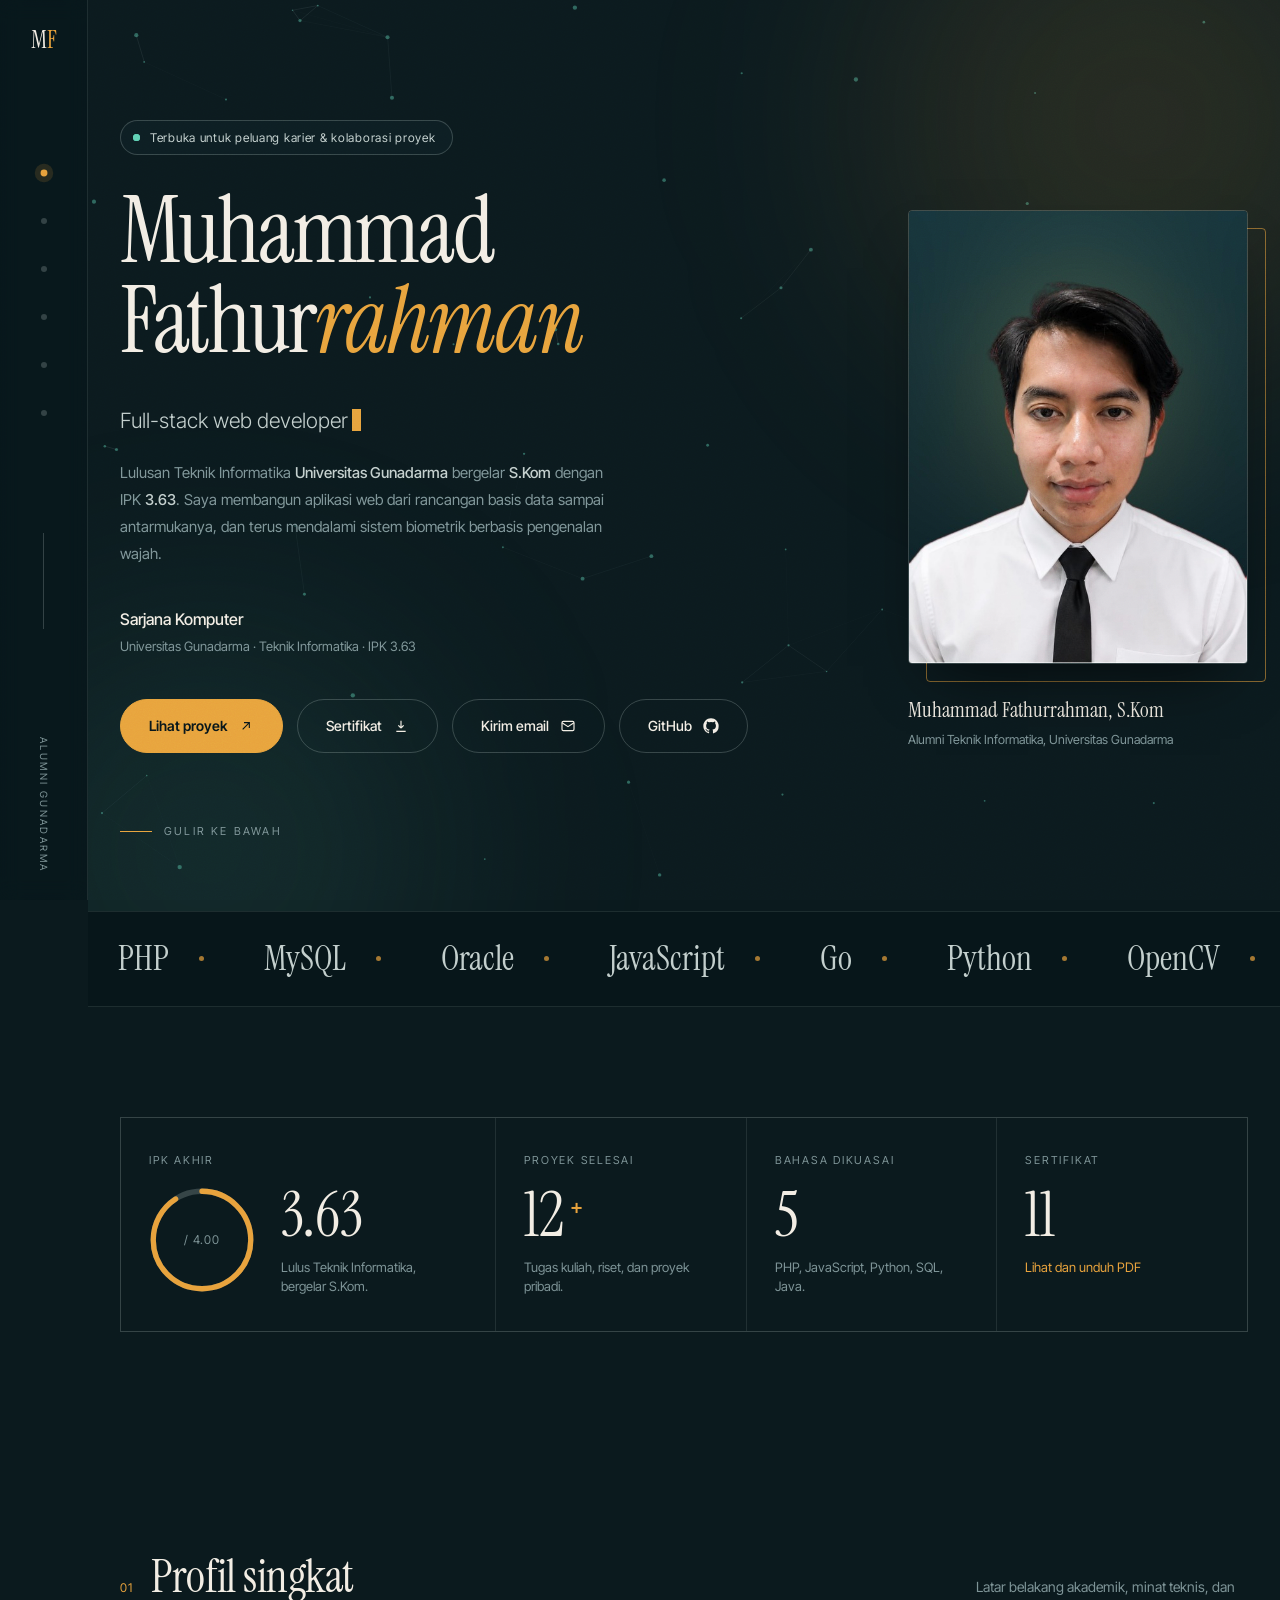
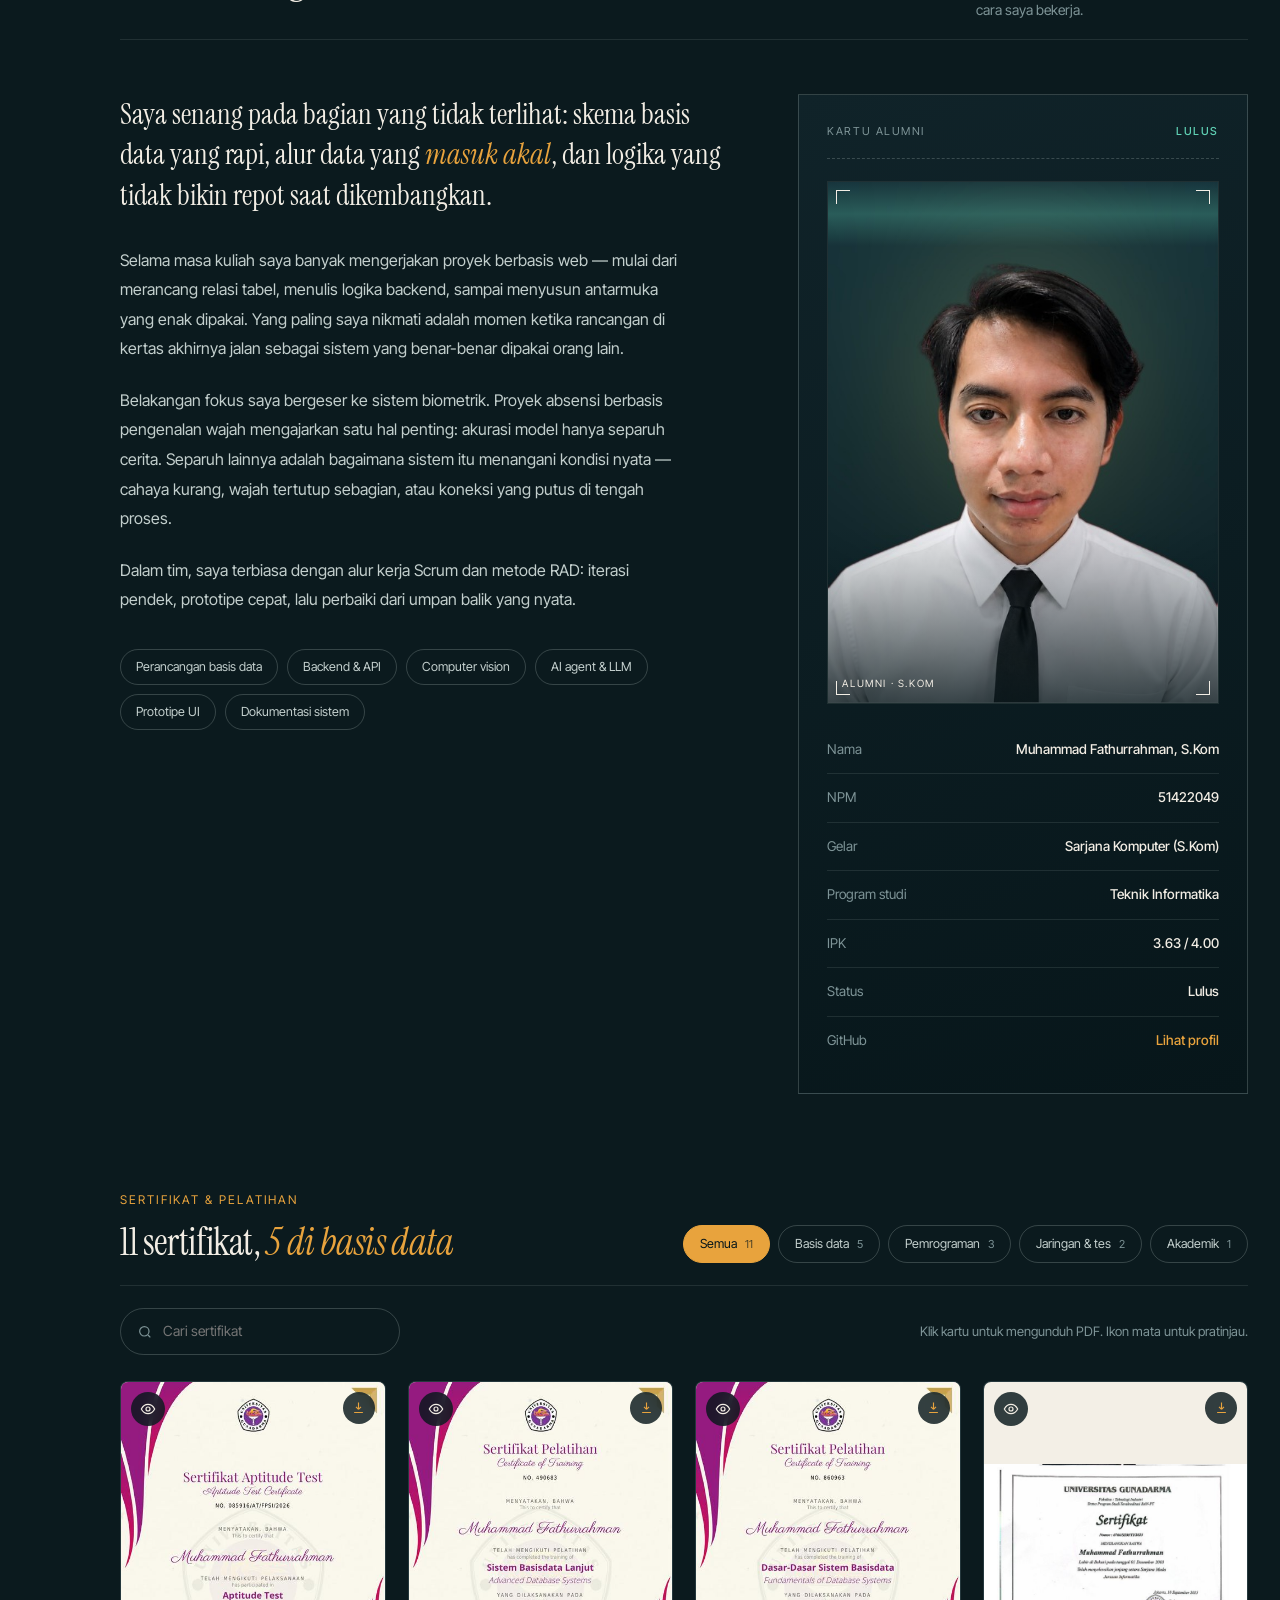
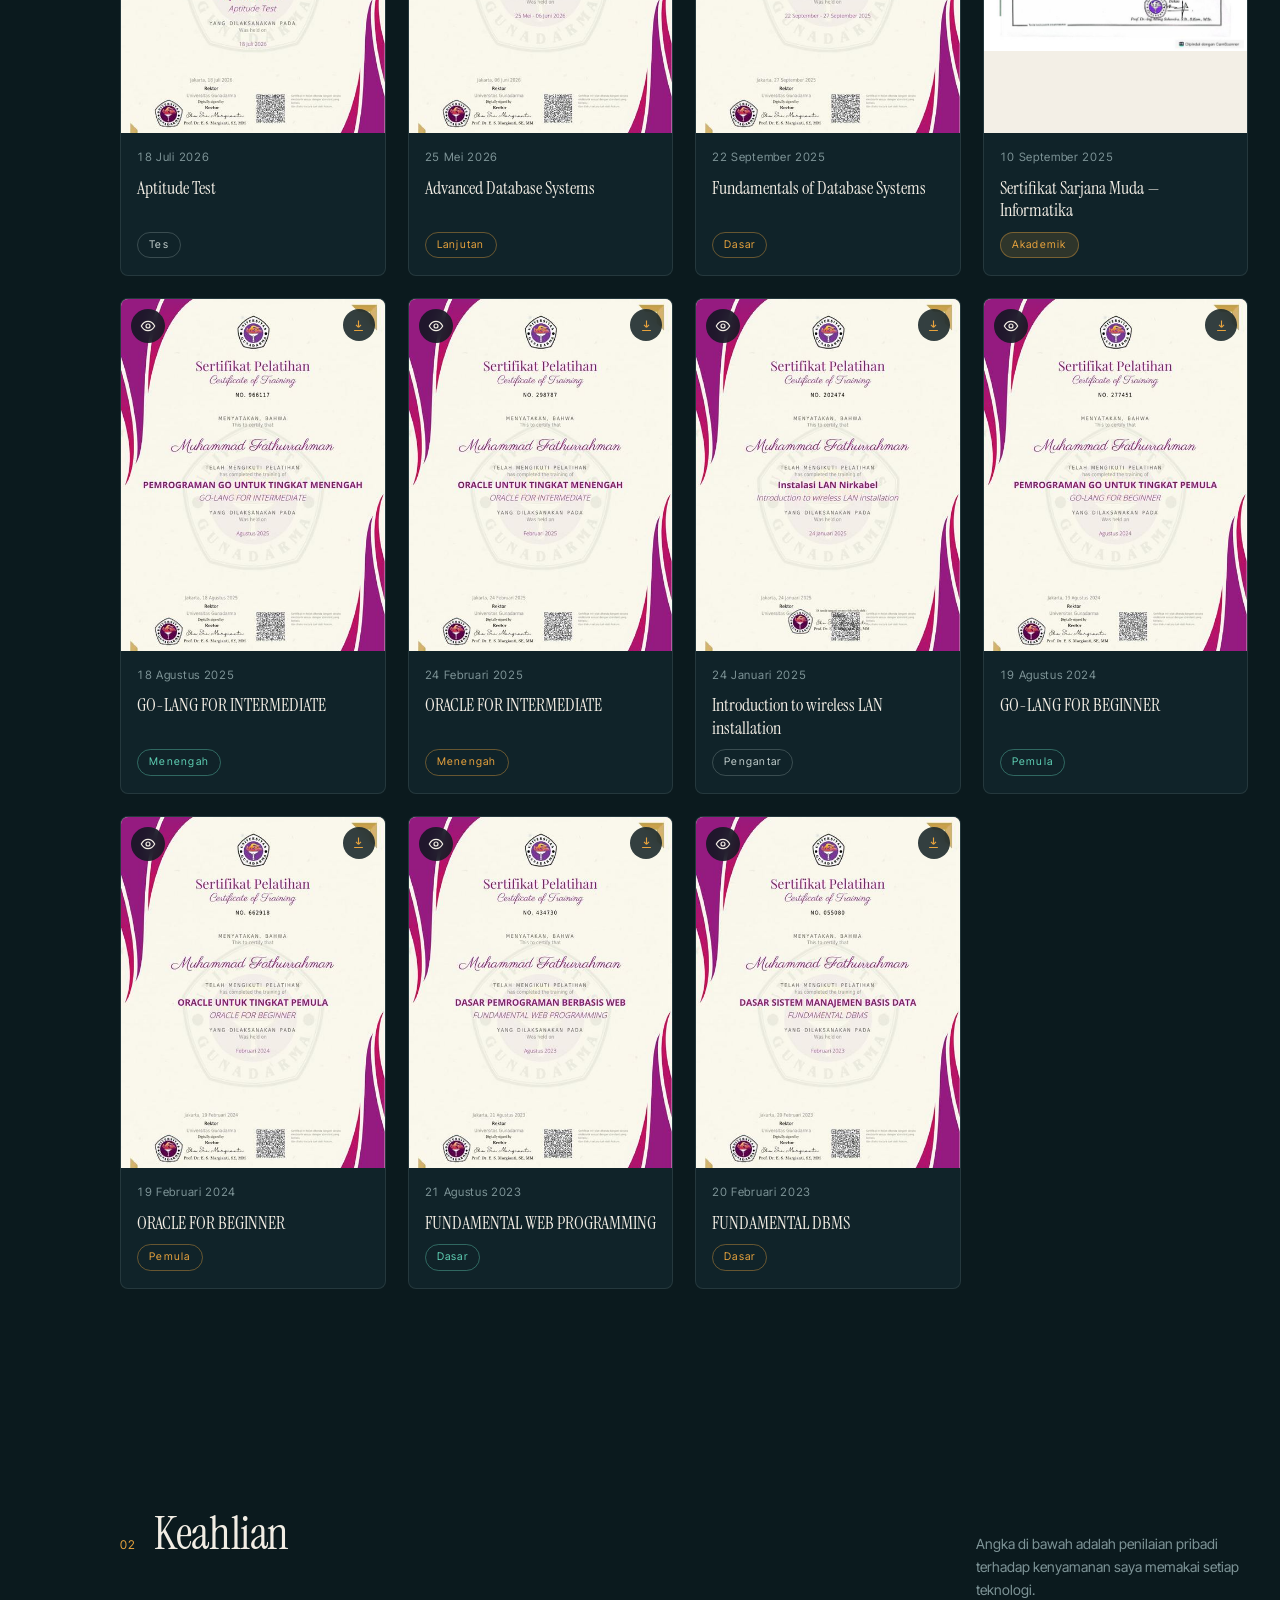
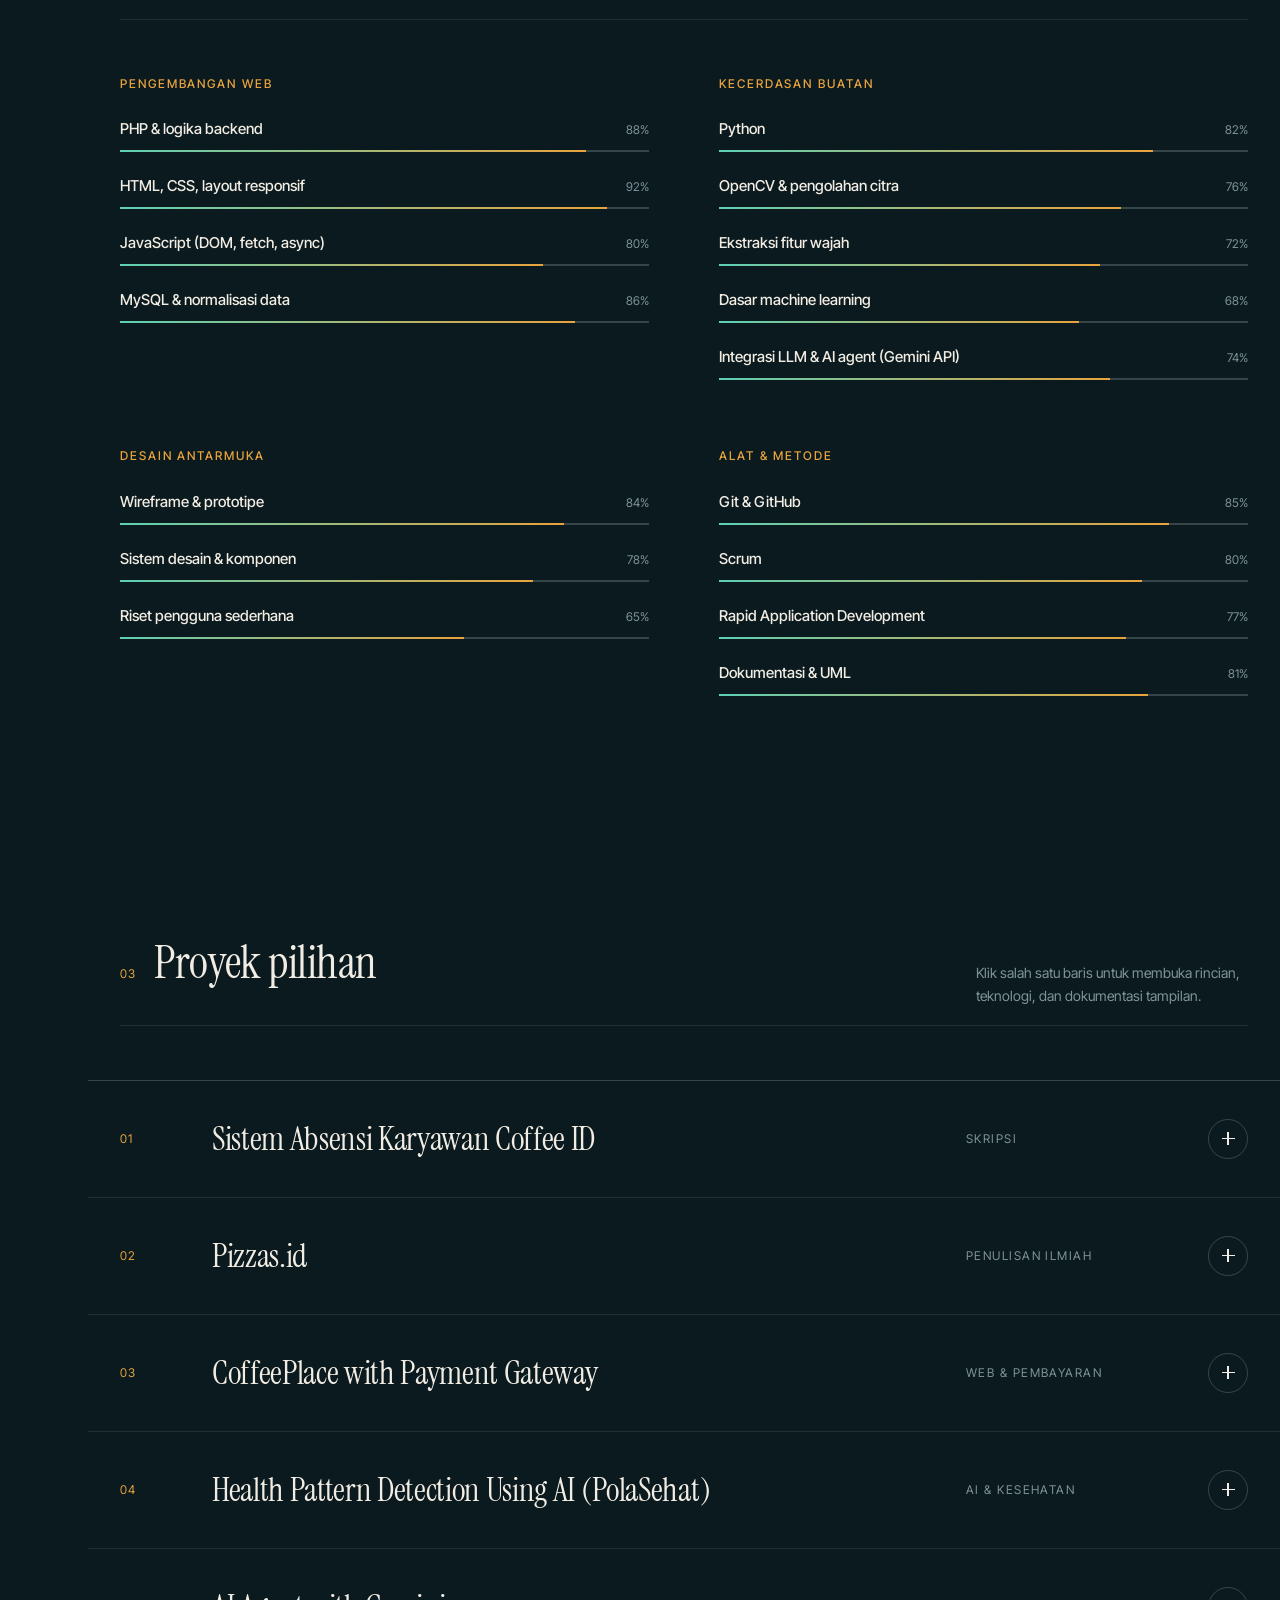
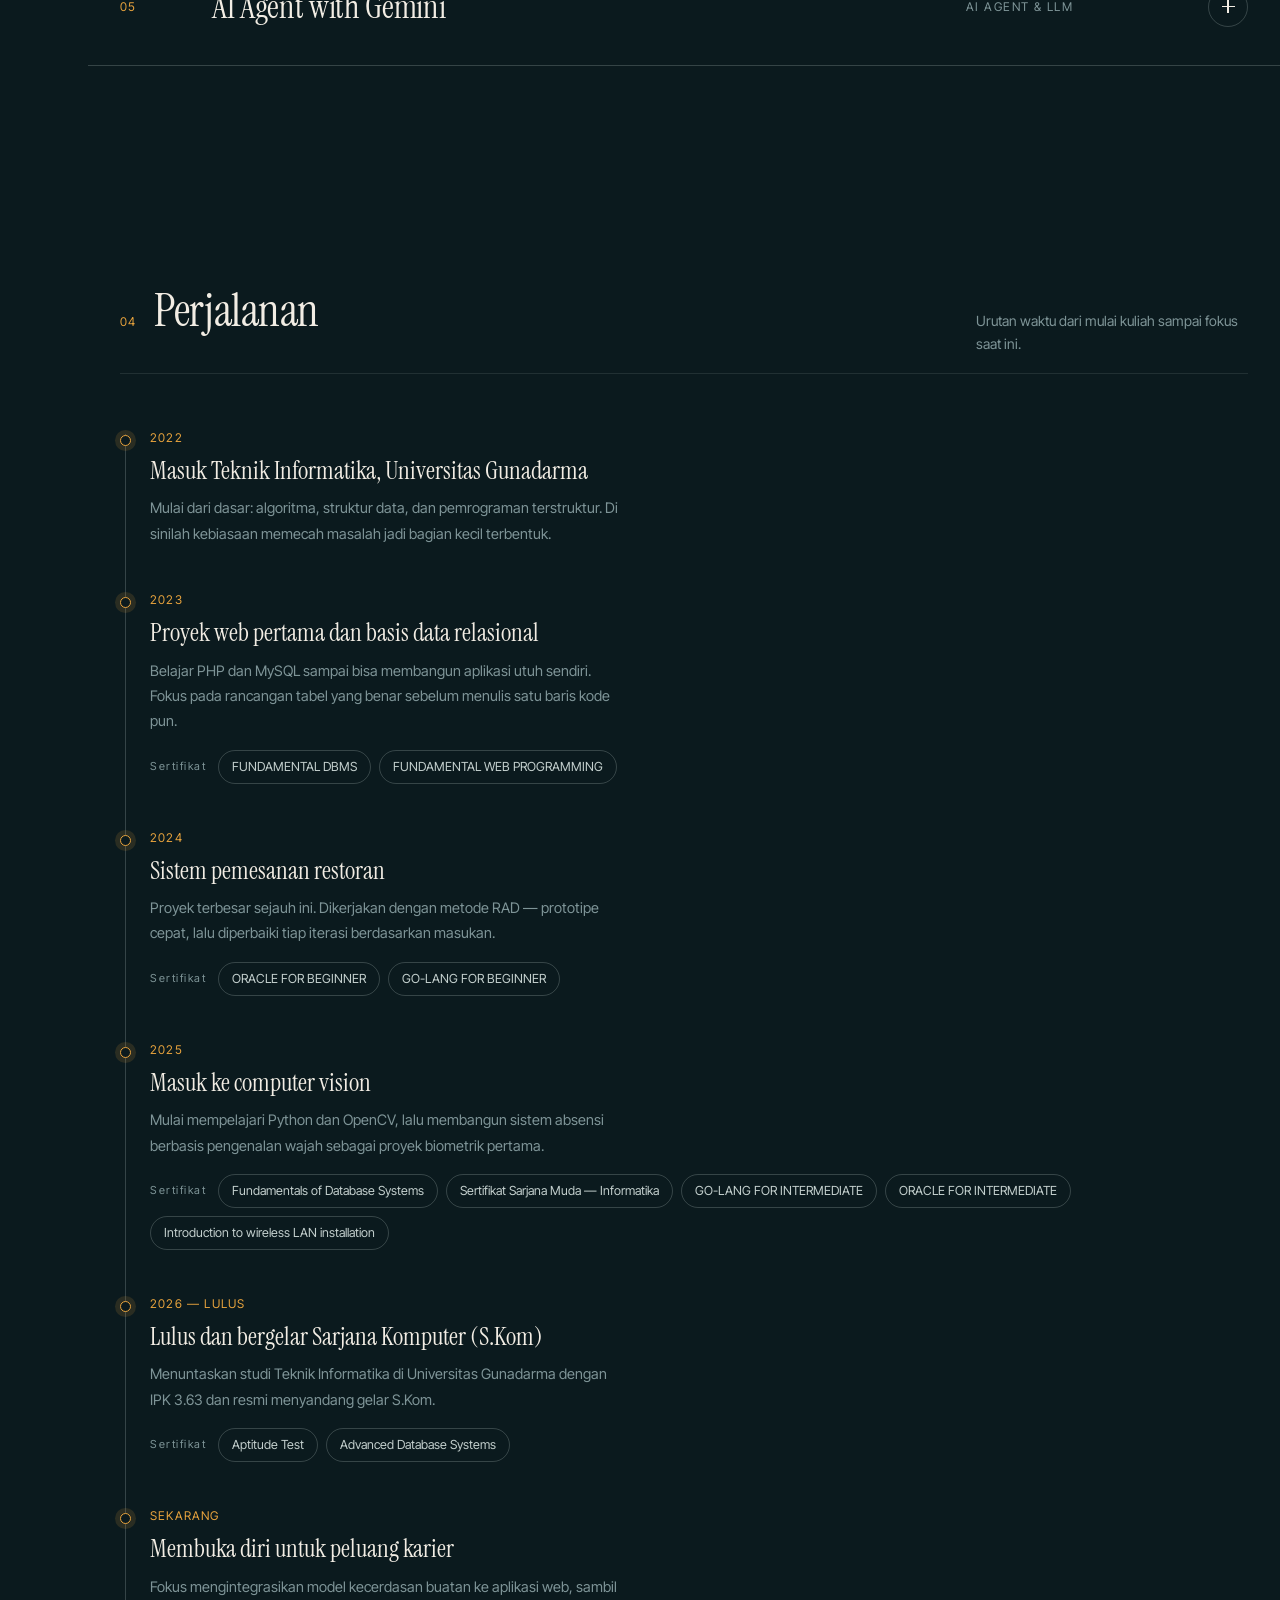
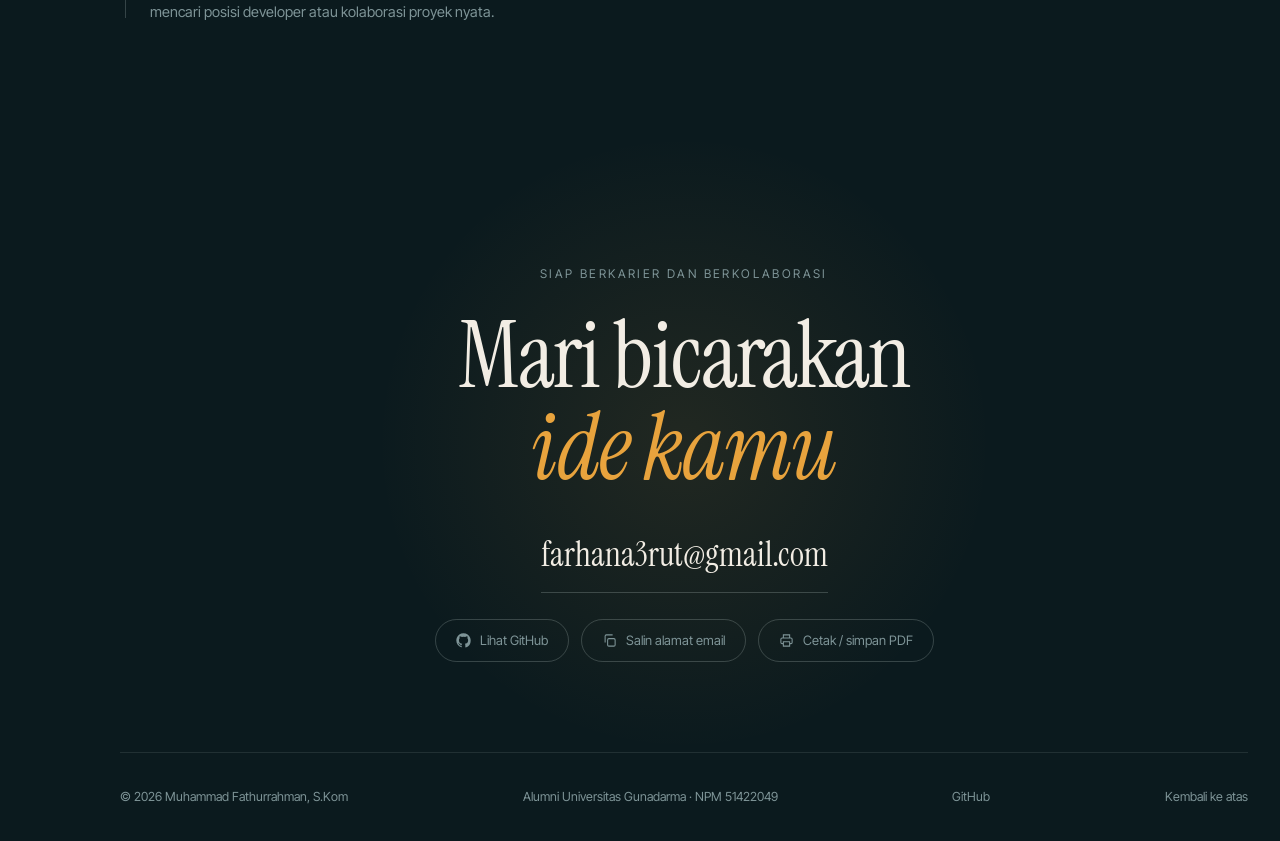
==== commit 570992a8: "update" ====
--- a/index.html
+++ b/index.html
@@ -207,35 +207,48 @@
 
 <!-- PROYEK -->
 <section class="band" id="proyek">
-  <div class="wrap"><div class="head rv"><span class="idx">03</span><h2>Proyek pilihan</h2><p>Klik salah satu baris untuk membuka rincian dan teknologi yang dipakai.</p></div></div>
+  <div class="wrap"><div class="head rv"><span class="idx">03</span><h2>Proyek pilihan</h2><p>Klik salah satu baris untuk membuka rincian, teknologi, dan dokumentasi tampilan.</p></div></div>
   <div class="projects">
-    <article class="proj rv">
-      <button class="proj-head" aria-expanded="false" aria-controls="pj1"><span class="proj-no">01</span><span class="proj-title">Sistem pemesanan restoran berbasis web</span><span class="proj-kind">APLIKASI WEB PENUH</span><span class="plus" aria-hidden="true"></span></button>
+    <article class="proj rv" id="p-absensi">
+      <button class="proj-head" aria-expanded="false" aria-controls="pj1"><span class="proj-no">01</span><span class="proj-title">Sistem Absensi Karyawan Coffee ID</span><span class="proj-kind">SKRIPSI</span><span class="plus" aria-hidden="true"></span></button>
       <div class="proj-body" id="pj1"><div class="proj-inner"><span class="spacer"></span>
-        <div><p>Platform pemesanan makanan yang menggantikan pencatatan manual di restoran. Pelanggan memilih menu dari katalog, keranjang terhubung langsung ke stok, dan setiap transaksi masuk ke laporan harian tanpa perlu direkap ulang.</p><ul class="feat"><li>Katalog menu dengan kategori, foto, dan status ketersediaan</li><li>Keranjang belanja yang menghitung total secara langsung</li><li>Dasbor admin untuk mengelola menu, pesanan, dan pengguna</li><li>Laporan transaksi otomatis per hari, minggu, dan bulan</li><li>Basis data ternormalisasi hingga bentuk normal ketiga</li></ul></div>
-        <div class="stack"><b>TEKNOLOGI</b><i>PHP</i><i>MySQL</i><i>JavaScript</i><i>Metode RAD</i></div>
-      </div></div>
-    </article>
-    <article class="proj rv rv-d1">
-      <button class="proj-head" aria-expanded="false" aria-controls="pj2"><span class="proj-no">02</span><span class="proj-title">Absensi karyawan dengan pengenalan wajah</span><span class="proj-kind">BIOMETRIK &amp; AI</span><span class="plus" aria-hidden="true"></span></button>
+        <div><span class="proj-status">PROYEK SKRIPSI</span><p>Proyek skripsi saya: sistem absensi karyawan Coffee ID yang memakai pengenalan wajah sebagai pengganti kartu dan tanda tangan. Kamera mendeteksi wajah, sistem mencocokkannya dengan data karyawan yang sudah terdaftar, lalu jam masuk dan keluar tercatat otomatis.</p><ul class="feat"><li>Pendaftaran karyawan baru dengan lima foto wajah dari kamera</li><li>Scan masuk dan scan keluar memakai face recognition</li><li>Manajemen karyawan: ID, nama, posisi, dan foto profil</li><li>Riwayat kehadiran dengan filter tanggal, hari kerja, dan total jam kerja</li><li>Log absensi harian yang tampil langsung di halaman scan</li></ul></div>
+        <div class="stack"><b>TEKNOLOGI</b><i>Python</i><i>Flask</i><i>MySQL</i><i>dlib</i><i>OpenCV</i></div>
+      </div>
+      <div class="proj-doc"><div class="doc-head"><b>DOKUMENTASI TAMPILAN</b><span>4 tangkapan layar · klik untuk memperbesar</span></div><div class="gallery"><button class="shot" type="button" data-full="assets/img/proyek/absensi/tambah-karyawan.jpg" data-title="Pendaftaran karyawan baru" data-meta="Sistem Absensi Karyawan Coffee ID · 1 dari 4"><span class="shot-img"><img src="assets/img/proyek/absensi/tambah-karyawan-t.jpg" alt="Pendaftaran karyawan baru — Sistem Absensi Karyawan Coffee ID" width="640" height="332" loading="lazy" decoding="async"><svg viewBox="0 0 24 24" fill="none" stroke="currentColor" stroke-width="1.8" aria-hidden="true"><path d="M14 4h6v6M10 20H4v-6M20 4l-7 7M4 20l7-7"/></svg></span><strong>Pendaftaran karyawan baru</strong><small>Admin mengisi nomor induk, nama, dan posisi kerja, lalu mengambil lima foto wajah lewat kamera sebagai data pengenalan.</small></button><button class="shot" type="button" data-full="assets/img/proyek/absensi/daftar-karyawan.jpg" data-title="Manajemen karyawan" data-meta="Sistem Absensi Karyawan Coffee ID · 2 dari 4"><span class="shot-img"><img src="assets/img/proyek/absensi/daftar-karyawan-t.jpg" alt="Manajemen karyawan — Sistem Absensi Karyawan Coffee ID" width="640" height="331" loading="lazy" decoding="async"><svg viewBox="0 0 24 24" fill="none" stroke="currentColor" stroke-width="1.8" aria-hidden="true"><path d="M14 4h6v6M10 20H4v-6M20 4l-7 7M4 20l7-7"/></svg></span><strong>Manajemen karyawan</strong><small>Daftar karyawan lengkap dengan foto profil, ID, nama, dan posisi, serta aksi untuk melihat riwayat atau menghapus data.</small></button><button class="shot" type="button" data-full="assets/img/proyek/absensi/scan-keluar.jpg" data-title="Scan keluar dengan wajah" data-meta="Sistem Absensi Karyawan Coffee ID · 3 dari 4"><span class="shot-img"><img src="assets/img/proyek/absensi/scan-keluar-t.jpg" alt="Scan keluar dengan wajah — Sistem Absensi Karyawan Coffee ID" width="640" height="332" loading="lazy" decoding="async"><svg viewBox="0 0 24 24" fill="none" stroke="currentColor" stroke-width="1.8" aria-hidden="true"><path d="M14 4h6v6M10 20H4v-6M20 4l-7 7M4 20l7-7"/></svg></span><strong>Scan keluar dengan wajah</strong><small>Kamera mengenali wajah dan mencatat jam pulang. Status sudah absen masuk muncul otomatis, dan log keluar hari ini tampil di sebelahnya.</small></button><button class="shot" type="button" data-full="assets/img/proyek/absensi/riwayat.jpg" data-title="Riwayat kehadiran" data-meta="Sistem Absensi Karyawan Coffee ID · 4 dari 4"><span class="shot-img"><img src="assets/img/proyek/absensi/riwayat-t.jpg" alt="Riwayat kehadiran — Sistem Absensi Karyawan Coffee ID" width="640" height="331" loading="lazy" decoding="async"><svg viewBox="0 0 24 24" fill="none" stroke="currentColor" stroke-width="1.8" aria-hidden="true"><path d="M14 4h6v6M10 20H4v-6M20 4l-7 7M4 20l7-7"/></svg></span><strong>Riwayat kehadiran</strong><small>Rincian per karyawan: jumlah hari kerja, total jam kerja, filter rentang tanggal, serta jam masuk dan keluar dengan metode face recognition.</small></button></div></div></div>
+    </article>
+    <article class="proj rv rv-d1" id="p-pizzas-id">
+      <button class="proj-head" aria-expanded="false" aria-controls="pj2"><span class="proj-no">02</span><span class="proj-title">Pizzas.id</span><span class="proj-kind">PENULISAN ILMIAH</span><span class="plus" aria-hidden="true"></span></button>
       <div class="proj-body" id="pj2"><div class="proj-inner"><span class="spacer"></span>
-        <div><p>Aplikasi absensi yang mengganti kartu dan tanda tangan dengan wajah. Kamera mendeteksi wajah, sistem mengekstraksi fitur, lalu mencocokkannya dengan data karyawan yang sudah terdaftar. Kehadiran tercatat dalam hitungan detik.</p><ul class="feat"><li>Deteksi wajah waktu nyata dari umpan kamera</li><li>Pendaftaran wajah karyawan lewat beberapa sampel gambar</li><li>Ekstraksi fitur dan pencocokan berdasarkan ambang kemiripan</li><li>Riwayat kehadiran lengkap dengan waktu masuk dan keluar</li><li>Penanganan kasus gagal kenal dengan absensi cadangan</li></ul></div>
-        <div class="stack"><b>TEKNOLOGI</b><i>Python</i><i>OpenCV</i><i>Ekstraksi fitur</i><i>SQLite</i></div>
-      </div></div>
-    </article>
-    <article class="proj rv rv-d2">
-      <button class="proj-head" aria-expanded="false" aria-controls="pj3"><span class="proj-no">03</span><span class="proj-title">Sistem deteksi kesehatan</span><span class="proj-kind">DETEKSI KESEHATAN</span><span class="plus" aria-hidden="true"></span></button>
+        <div><span class="proj-status">PENULISAN ILMIAH · SEMPRO</span><p>Sistem pemesanan menu restoran self-service berbasis web untuk UMKM Pizzas.id di Kota Bekasi. Pelanggan memesan sendiri dari meja atau untuk dibawa pulang, sementara admin memantau pesanan, stok, dan pendapatan. Proyek ini menjadi bahan penulisan ilmiah (sempro) saya dan hak ciptanya sudah tercatat.</p><ul class="feat"><li>Pelanggan memilih Dine In atau Take Away dan mengisi nomor meja</li><li>Katalog menu per kategori dengan keranjang, service charge 5%, dan PPN 10%</li><li>Pembayaran lewat QRIS dan dikonfirmasi admin</li><li>Struk pesanan yang dapat dicetak atau disimpan sebagai PDF</li><li>Dasbor admin: tambah menu, kelola stok, dan rekap harian</li></ul></div>
+        <div class="stack"><b>TEKNOLOGI</b><i>PHP</i><i>MySQL</i><i>HTML</i><i>CSS</i><i>JavaScript</i><i>Bootstrap</i><i>Metode RAD</i></div>
+      </div>
+      <div class="proj-doc"><div class="hki"><button class="shot hki-thumb tall" type="button" data-full="assets/img/proyek/pizzas-id/hak-cipta.jpg" data-title="Surat Pencatatan Ciptaan — Pizzas.id" data-meta="Kementerian Hukum RI · Nomor pencatatan 000942953" data-pdf="assets/dokumen/surat-pencatatan-ciptaan-pizzas-id.pdf" data-dn="Surat Pencatatan Ciptaan Pizzas.id.pdf" aria-label="Perbesar surat pencatatan ciptaan"><span class="shot-img"><img src="assets/img/proyek/pizzas-id/hak-cipta.jpg" alt="Surat Pencatatan Ciptaan Pizzas.id" width="462" height="653" loading="lazy"><svg viewBox="0 0 24 24" fill="none" stroke="currentColor" stroke-width="1.8" aria-hidden="true"><path d="M14 4h6v6M10 20H4v-6M20 4l-7 7M4 20l7-7"/></svg></span></button>
+        <div class="hki-info"><span class="proj-status">HAK CIPTA TERCATAT</span><h4>Surat Pencatatan Ciptaan</h4><dl><div><dt>Judul ciptaan</dt><dd>Pengembangan dan Penggunaan Aplikasi Self-Service Ordering UMKM Pizzas.id Kota Bekasi</dd></div><div><dt>Jenis ciptaan</dt><dd>Program Komputer</dd></div><div><dt>Nomor dan tanggal permohonan</dt><dd>EC002025102692, 31 Juli 2025</dd></div><div><dt>Nomor pencatatan</dt><dd>000942953</dd></div><div><dt>Pemegang hak cipta</dt><dd>Universitas Gunadarma</dd></div><div><dt>Pencipta</dt><dd>Muhammad Fathurrahman, Dwi Widiastuti, S.Kom., MMSI., dan Desy Wulandari Asfary Putri, S.Kom., M.T.</dd></div><div><dt>Diumumkan</dt><dd>31 Juli 2025, Kota Depok</dd></div><div><dt>Jangka pelindungan</dt><dd>50 tahun sejak pengumuman pertama</dd></div></dl><p class="hki-note">Alamat para pencipta dan pemegang hak sengaja disamarkan pada salinan yang dipublikasikan ini.</p></div></div><div class="doc-head"><b>DOKUMENTASI TAMPILAN</b><span>12 tangkapan layar · klik untuk memperbesar</span></div><div class="gallery"><button class="shot" type="button" data-full="assets/img/proyek/pizzas-id/beranda.jpg" data-title="Beranda restoran" data-meta="Pizzas.id · 1 dari 12"><span class="shot-img"><img src="assets/img/proyek/pizzas-id/beranda-t.jpg" alt="Beranda restoran — Pizzas.id" width="640" height="331" loading="lazy" decoding="async"><svg viewBox="0 0 24 24" fill="none" stroke="currentColor" stroke-width="1.8" aria-hidden="true"><path d="M14 4h6v6M10 20H4v-6M20 4l-7 7M4 20l7-7"/></svg></span><strong>Beranda restoran</strong><small>Halaman depan dengan tombol pesan langsung serta akses ke profil restoran, panduan memesan, dan halaman admin.</small></button><button class="shot tall" type="button" data-full="assets/img/proyek/pizzas-id/tentang.jpg" data-title="Profil restoran" data-meta="Pizzas.id · 2 dari 12"><span class="shot-img"><img src="assets/img/proyek/pizzas-id/tentang-t.jpg" alt="Profil restoran — Pizzas.id" width="612" height="916" loading="lazy" decoding="async"><svg viewBox="0 0 24 24" fill="none" stroke="currentColor" stroke-width="1.8" aria-hidden="true"><path d="M14 4h6v6M10 20H4v-6M20 4l-7 7M4 20l7-7"/></svg></span><strong>Profil restoran</strong><small>Halaman tentang Pizzas.id: lokasi, perjalanan, visi dan misi, serta filosofi restoran.</small></button><button class="shot" type="button" data-full="assets/img/proyek/pizzas-id/cara-memesan.jpg" data-title="Panduan memesan" data-meta="Pizzas.id · 3 dari 12"><span class="shot-img"><img src="assets/img/proyek/pizzas-id/cara-memesan-t.jpg" alt="Panduan memesan — Pizzas.id" width="640" height="330" loading="lazy" decoding="async"><svg viewBox="0 0 24 24" fill="none" stroke="currentColor" stroke-width="1.8" aria-hidden="true"><path d="M14 4h6v6M10 20H4v-6M20 4l-7 7M4 20l7-7"/></svg></span><strong>Panduan memesan</strong><small>Langkah demi langkah untuk pelanggan, dari mengisi nama dan jenis layanan sampai menunggu konfirmasi waiter dan pembayaran.</small></button><button class="shot" type="button" data-full="assets/img/proyek/pizzas-id/data-pemesan.jpg" data-title="Data pemesan" data-meta="Pizzas.id · 4 dari 12"><span class="shot-img"><img src="assets/img/proyek/pizzas-id/data-pemesan-t.jpg" alt="Data pemesan — Pizzas.id" width="640" height="308" loading="lazy" decoding="async"><svg viewBox="0 0 24 24" fill="none" stroke="currentColor" stroke-width="1.8" aria-hidden="true"><path d="M14 4h6v6M10 20H4v-6M20 4l-7 7M4 20l7-7"/></svg></span><strong>Data pemesan</strong><small>Sebelum memesan, pelanggan mengisi nama, memilih Dine In atau Take Away, dan memasukkan nomor meja.</small></button><button class="shot" type="button" data-full="assets/img/proyek/pizzas-id/pilih-menu.jpg" data-title="Pilih menu" data-meta="Pizzas.id · 5 dari 12"><span class="shot-img"><img src="assets/img/proyek/pizzas-id/pilih-menu-t.jpg" alt="Pilih menu — Pizzas.id" width="640" height="304" loading="lazy" decoding="async"><svg viewBox="0 0 24 24" fill="none" stroke="currentColor" stroke-width="1.8" aria-hidden="true"><path d="M14 4h6v6M10 20H4v-6M20 4l-7 7M4 20l7-7"/></svg></span><strong>Pilih menu</strong><small>Menu dikelompokkan per kategori. Keranjang melayang menampilkan pilihan dan estimasi total selama pelanggan memilih.</small></button><button class="shot tall" type="button" data-full="assets/img/proyek/pizzas-id/keranjang.jpg" data-title="Detail keranjang" data-meta="Pizzas.id · 6 dari 12"><span class="shot-img"><img src="assets/img/proyek/pizzas-id/keranjang-t.jpg" alt="Detail keranjang — Pizzas.id" width="465" height="673" loading="lazy" decoding="async"><svg viewBox="0 0 24 24" fill="none" stroke="currentColor" stroke-width="1.8" aria-hidden="true"><path d="M14 4h6v6M10 20H4v-6M20 4l-7 7M4 20l7-7"/></svg></span><strong>Detail keranjang</strong><small>Rincian pesanan lengkap dengan subtotal, service charge 5%, dan PPN 10% sebelum pelanggan menekan Konfirmasi Pesanan.</small></button><button class="shot tall" type="button" data-full="assets/img/proyek/pizzas-id/pesanan-tersimpan.jpg" data-title="Pesanan tersimpan" data-meta="Pizzas.id · 7 dari 12"><span class="shot-img"><img src="assets/img/proyek/pizzas-id/pesanan-tersimpan-t.jpg" alt="Pesanan tersimpan — Pizzas.id" width="539" height="679" loading="lazy" decoding="async"><svg viewBox="0 0 24 24" fill="none" stroke="currentColor" stroke-width="1.8" aria-hidden="true"><path d="M14 4h6v6M10 20H4v-6M20 4l-7 7M4 20l7-7"/></svg></span><strong>Pesanan tersimpan</strong><small>Setelah dikonfirmasi, pelanggan melihat total bayar dan bisa mencetak struk, membayar dengan QRIS, atau membuat pesanan baru.</small></button><button class="shot tall" type="button" data-full="assets/img/proyek/pizzas-id/qris.jpg" data-title="Pembayaran QRIS" data-meta="Pizzas.id · 8 dari 12"><span class="shot-img"><img src="assets/img/proyek/pizzas-id/qris-t.jpg" alt="Pembayaran QRIS — Pizzas.id" width="510" height="830" loading="lazy" decoding="async"><svg viewBox="0 0 24 24" fill="none" stroke="currentColor" stroke-width="1.8" aria-hidden="true"><path d="M14 4h6v6M10 20H4v-6M20 4l-7 7M4 20l7-7"/></svg></span><strong>Pembayaran QRIS</strong><small>Pembayaran non-tunai lewat kode QRIS dengan total tagihan yang tampil jelas.</small></button><button class="shot tall" type="button" data-full="assets/img/proyek/pizzas-id/pembayaran-dikonfirmasi.jpg" data-title="Pembayaran dikonfirmasi" data-meta="Pizzas.id · 9 dari 12"><span class="shot-img"><img src="assets/img/proyek/pizzas-id/pembayaran-dikonfirmasi-t.jpg" alt="Pembayaran dikonfirmasi — Pizzas.id" width="640" height="433" loading="lazy" decoding="async"><svg viewBox="0 0 24 24" fill="none" stroke="currentColor" stroke-width="1.8" aria-hidden="true"><path d="M14 4h6v6M10 20H4v-6M20 4l-7 7M4 20l7-7"/></svg></span><strong>Pembayaran dikonfirmasi</strong><small>Setelah admin memastikan pesanan sudah dibayar, pelanggan menerima pemberitahuan bahwa pesanan segera diantar.</small></button><button class="shot" type="button" data-full="assets/img/proyek/pizzas-id/struk.jpg" data-title="Struk pesanan (PDF)" data-meta="Pizzas.id · 10 dari 12"><span class="shot-img"><img src="assets/img/proyek/pizzas-id/struk-t.jpg" alt="Struk pesanan (PDF) — Pizzas.id" width="640" height="318" loading="lazy" decoding="async"><svg viewBox="0 0 24 24" fill="none" stroke="currentColor" stroke-width="1.8" aria-hidden="true"><path d="M14 4h6v6M10 20H4v-6M20 4l-7 7M4 20l7-7"/></svg></span><strong>Struk pesanan (PDF)</strong><small>Struk yang bisa dicetak atau disimpan sebagai PDF, memuat rincian menu, service charge, PPN, dan total bayar.</small></button><button class="shot" type="button" data-full="assets/img/proyek/pizzas-id/admin-menu.jpg" data-title="Admin: kelola menu dan stok" data-meta="Pizzas.id · 11 dari 12"><span class="shot-img"><img src="assets/img/proyek/pizzas-id/admin-menu-t.jpg" alt="Admin: kelola menu dan stok — Pizzas.id" width="640" height="329" loading="lazy" decoding="async"><svg viewBox="0 0 24 24" fill="none" stroke="currentColor" stroke-width="1.8" aria-hidden="true"><path d="M14 4h6v6M10 20H4v-6M20 4l-7 7M4 20l7-7"/></svg></span><strong>Admin: kelola menu dan stok</strong><small>Dasbor admin untuk menambah menu baru, mengatur stok, dan menghapus menu yang tidak lagi dijual.</small></button><button class="shot" type="button" data-full="assets/img/proyek/pizzas-id/admin-rekap.jpg" data-title="Admin: rekap harian" data-meta="Pizzas.id · 12 dari 12"><span class="shot-img"><img src="assets/img/proyek/pizzas-id/admin-rekap-t.jpg" alt="Admin: rekap harian — Pizzas.id" width="640" height="319" loading="lazy" decoding="async"><svg viewBox="0 0 24 24" fill="none" stroke="currentColor" stroke-width="1.8" aria-hidden="true"><path d="M14 4h6v6M10 20H4v-6M20 4l-7 7M4 20l7-7"/></svg></span><strong>Admin: rekap harian</strong><small>Ringkasan penjualan per tanggal: jumlah menu terjual, pendapatan kotor dan bersih, service charge, PPN, dan rincian menu terjual.</small></button></div></div></div>
+    </article>
+    <article class="proj rv rv-d2" id="p-coffeeplace">
+      <button class="proj-head" aria-expanded="false" aria-controls="pj3"><span class="proj-no">03</span><span class="proj-title">CoffeePlace with Payment Gateway</span><span class="proj-kind">WEB &amp; PEMBAYARAN</span><span class="plus" aria-hidden="true"></span></button>
       <div class="proj-body" id="pj3"><div class="proj-inner"><span class="spacer"></span>
-        <div><p>Sistem yang membantu mengenali kondisi kesehatan lebih dini. Pengguna memasukkan data kesehatan, sistem menganalisisnya, lalu menampilkan hasil deteksi beserta penjelasan yang mudah dipahami, sehingga pengguna tahu kapan perlu berkonsultasi dengan tenaga medis.</p><ul class="feat"><li>Formulir input data kesehatan dengan validasi isian</li><li>Analisis data untuk menghasilkan hasil deteksi</li><li>Tampilan hasil dengan penjelasan dan saran tindak lanjut</li><li>Riwayat pemeriksaan tersimpan untuk tiap pengguna</li><li>Penegasan bahwa hasil adalah indikasi awal, bukan diagnosis medis</li></ul></div>
-        <div class="stack"><b>TEKNOLOGI</b><i>Python</i><i>Analisis data</i><i>Basis data</i><i>Antarmuka web</i></div>
-      </div></div>
-    </article>
-    <article class="proj rv rv-d3">
-      <button class="proj-head" aria-expanded="false" aria-controls="pj4"><span class="proj-no">04</span><span class="proj-title">Pembuatan AI agent dengan Gemini API</span><span class="proj-kind">AI AGENT &amp; LLM</span><span class="plus" aria-hidden="true"></span></button>
+        <div><span class="proj-status">APLIKASI WEB</span><p>Aplikasi web berbasis Flask untuk manajemen pemesanan kafe. Pelanggan memilih menu, membayar lewat payment gateway, lalu menerima struk di email. Admin mengelola menu dan memantau pesanan masuk lewat panel admin.</p><ul class="feat"><li>Menu per kategori dengan keranjang, nama pemesan, nomor meja, dan catatan</li><li>Pembayaran lewat payment gateway Midtrans (QRIS, virtual account, kartu)</li><li>Struk pesanan dapat dikirim ke email pelanggan</li><li>Panel admin: filter pesanan, ubah status, dan ringkasan pendapatan</li><li>Pengelolaan menu, kategori, dan stok</li></ul></div>
+        <div class="stack"><b>TEKNOLOGI</b><i>Python</i><i>Flask</i><i>SQLite</i><i>SQLAlchemy</i><i>Payment gateway</i></div>
+      </div>
+      <div class="proj-doc"><div class="doc-head"><b>DOKUMENTASI TAMPILAN</b><span>10 tangkapan layar · klik untuk memperbesar</span></div><div class="gallery"><button class="shot" type="button" data-full="assets/img/proyek/coffeeplace/utama.jpg" data-title="Halaman utama" data-meta="CoffeePlace with Payment Gateway · 1 dari 10"><span class="shot-img"><img src="assets/img/proyek/coffeeplace/utama-t.jpg" alt="Halaman utama — CoffeePlace with Payment Gateway" width="640" height="318" loading="lazy" decoding="async"><svg viewBox="0 0 24 24" fill="none" stroke="currentColor" stroke-width="1.8" aria-hidden="true"><path d="M14 4h6v6M10 20H4v-6M20 4l-7 7M4 20l7-7"/></svg></span><strong>Halaman utama</strong><small>Landing page Kopi enak, tanpa antre dengan tombol Mulai Memesan dan penjelasan alur pilih, bayar, lalu tunggu.</small></button><button class="shot" type="button" data-full="assets/img/proyek/coffeeplace/menu.jpg" data-title="Halaman menu" data-meta="CoffeePlace with Payment Gateway · 2 dari 10"><span class="shot-img"><img src="assets/img/proyek/coffeeplace/menu-t.jpg" alt="Halaman menu — CoffeePlace with Payment Gateway" width="640" height="322" loading="lazy" decoding="async"><svg viewBox="0 0 24 24" fill="none" stroke="currentColor" stroke-width="1.8" aria-hidden="true"><path d="M14 4h6v6M10 20H4v-6M20 4l-7 7M4 20l7-7"/></svg></span><strong>Halaman menu</strong><small>Menu per kategori (kopi, non-kopi, pastry, camilan) lengkap dengan harga dan tombol tambah ke keranjang.</small></button><button class="shot tall" type="button" data-full="assets/img/proyek/coffeeplace/keranjang.jpg" data-title="Keranjang pesanan" data-meta="CoffeePlace with Payment Gateway · 3 dari 10"><span class="shot-img"><img src="assets/img/proyek/coffeeplace/keranjang-t.jpg" alt="Keranjang pesanan — CoffeePlace with Payment Gateway" width="488" height="875" loading="lazy" decoding="async"><svg viewBox="0 0 24 24" fill="none" stroke="currentColor" stroke-width="1.8" aria-hidden="true"><path d="M14 4h6v6M10 20H4v-6M20 4l-7 7M4 20l7-7"/></svg></span><strong>Keranjang pesanan</strong><small>Pelanggan mengatur jumlah, mengisi nama pemesan, nomor meja, dan catatan, lalu menekan Bayar sekarang.</small></button><button class="shot" type="button" data-full="assets/img/proyek/coffeeplace/payment-gateway.jpg" data-title="Payment gateway" data-meta="CoffeePlace with Payment Gateway · 4 dari 10"><span class="shot-img"><img src="assets/img/proyek/coffeeplace/payment-gateway-t.jpg" alt="Payment gateway — CoffeePlace with Payment Gateway" width="640" height="318" loading="lazy" decoding="async"><svg viewBox="0 0 24 24" fill="none" stroke="currentColor" stroke-width="1.8" aria-hidden="true"><path d="M14 4h6v6M10 20H4v-6M20 4l-7 7M4 20l7-7"/></svg></span><strong>Payment gateway</strong><small>Jendela pembayaran Midtrans (mode uji) yang menawarkan QRIS, virtual account, dan kartu.</small></button><button class="shot" type="button" data-full="assets/img/proyek/coffeeplace/payment-sukses.jpg" data-title="Pembayaran berhasil" data-meta="CoffeePlace with Payment Gateway · 5 dari 10"><span class="shot-img"><img src="assets/img/proyek/coffeeplace/payment-sukses-t.jpg" alt="Pembayaran berhasil — CoffeePlace with Payment Gateway" width="640" height="320" loading="lazy" decoding="async"><svg viewBox="0 0 24 24" fill="none" stroke="currentColor" stroke-width="1.8" aria-hidden="true"><path d="M14 4h6v6M10 20H4v-6M20 4l-7 7M4 20l7-7"/></svg></span><strong>Pembayaran berhasil</strong><small>Konfirmasi dari payment gateway setelah pembayaran diterima.</small></button><button class="shot tall" type="button" data-full="assets/img/proyek/coffeeplace/struk-pesanan.jpg" data-title="Halaman struk pesanan" data-meta="CoffeePlace with Payment Gateway · 6 dari 10"><span class="shot-img"><img src="assets/img/proyek/coffeeplace/struk-pesanan-t.jpg" alt="Halaman struk pesanan — CoffeePlace with Payment Gateway" width="593" height="824" loading="lazy" decoding="async"><svg viewBox="0 0 24 24" fill="none" stroke="currentColor" stroke-width="1.8" aria-hidden="true"><path d="M14 4h6v6M10 20H4v-6M20 4l-7 7M4 20l7-7"/></svg></span><strong>Halaman struk pesanan</strong><small>Kode pesanan, status lunas, nomor meja, metode bayar, waktu, dan rincian pesanan ditampilkan setelah pembayaran.</small></button><button class="shot" type="button" data-full="assets/img/proyek/coffeeplace/kirim-struk.jpg" data-title="Kirim struk ke email" data-meta="CoffeePlace with Payment Gateway · 7 dari 10"><span class="shot-img"><img src="assets/img/proyek/coffeeplace/kirim-struk-t.jpg" alt="Kirim struk ke email — CoffeePlace with Payment Gateway" width="640" height="321" loading="lazy" decoding="async"><svg viewBox="0 0 24 24" fill="none" stroke="currentColor" stroke-width="1.8" aria-hidden="true"><path d="M14 4h6v6M10 20H4v-6M20 4l-7 7M4 20l7-7"/></svg></span><strong>Kirim struk ke email</strong><small>Pelanggan dapat memasukkan alamat email untuk menerima struk, atau melewatinya.</small></button><button class="shot" type="button" data-full="assets/img/proyek/coffeeplace/struk-email.jpg" data-title="Struk diterima di email" data-meta="CoffeePlace with Payment Gateway · 8 dari 10"><span class="shot-img"><img src="assets/img/proyek/coffeeplace/struk-email-t.jpg" alt="Struk diterima di email — CoffeePlace with Payment Gateway" width="640" height="396" loading="lazy" decoding="async"><svg viewBox="0 0 24 24" fill="none" stroke="currentColor" stroke-width="1.8" aria-hidden="true"><path d="M14 4h6v6M10 20H4v-6M20 4l-7 7M4 20l7-7"/></svg></span><strong>Struk diterima di email</strong><small>Struk pesanan masuk ke kotak masuk (lingkungan uji) lengkap dengan rincian menu dan total pembayaran.</small></button><button class="shot" type="button" data-full="assets/img/proyek/coffeeplace/admin-pesanan.jpg" data-title="Admin: pesanan masuk" data-meta="CoffeePlace with Payment Gateway · 9 dari 10"><span class="shot-img"><img src="assets/img/proyek/coffeeplace/admin-pesanan-t.jpg" alt="Admin: pesanan masuk — CoffeePlace with Payment Gateway" width="640" height="330" loading="lazy" decoding="async"><svg viewBox="0 0 24 24" fill="none" stroke="currentColor" stroke-width="1.8" aria-hidden="true"><path d="M14 4h6v6M10 20H4v-6M20 4l-7 7M4 20l7-7"/></svg></span><strong>Admin: pesanan masuk</strong><small>Daftar pesanan dengan filter status, tanggal, serta kode atau nama, ringkasan pendapatan, dan tombol ubah status.</small></button><button class="shot" type="button" data-full="assets/img/proyek/coffeeplace/admin-menu.jpg" data-title="Admin: stok menu" data-meta="CoffeePlace with Payment Gateway · 10 dari 10"><span class="shot-img"><img src="assets/img/proyek/coffeeplace/admin-menu-t.jpg" alt="Admin: stok menu — CoffeePlace with Payment Gateway" width="640" height="324" loading="lazy" decoding="async"><svg viewBox="0 0 24 24" fill="none" stroke="currentColor" stroke-width="1.8" aria-hidden="true"><path d="M14 4h6v6M10 20H4v-6M20 4l-7 7M4 20l7-7"/></svg></span><strong>Admin: stok menu</strong><small>Panel admin untuk menambah menu dan kategori serta mengatur stok dan ketersediaan.</small></button></div></div></div>
+    </article>
+    <article class="proj rv rv-d3" id="p-polasehat">
+      <button class="proj-head" aria-expanded="false" aria-controls="pj4"><span class="proj-no">04</span><span class="proj-title">Health Pattern Detection Using AI (PolaSehat)</span><span class="proj-kind">AI &amp; KESEHATAN</span><span class="plus" aria-hidden="true"></span></button>
       <div class="proj-body" id="pj4"><div class="proj-inner"><span class="spacer"></span>
-        <div><p>AI agent yang memakai Gemini API sebagai otaknya: memahami instruksi dalam bahasa sehari-hari, memutuskan langkah yang perlu diambil, lalu memanggil fungsi atau alat yang tersedia untuk menyelesaikan tugas. Hasilnya bukan sekadar chatbot yang menjawab, tetapi sistem yang benar-benar bertindak.</p><ul class="feat"><li>Integrasi Gemini API lewat permintaan REST dan respons JSON</li><li>Function calling agar agen dapat memakai alat dan data eksternal</li><li>Percakapan multi-giliran dengan konteks yang terjaga</li><li>System prompt untuk mengatur peran, gaya jawab, dan batasan agen</li><li>Penanganan galat, batas kuota, dan percobaan ulang otomatis</li><li>Kunci API disimpan di variabel lingkungan, bukan di kode</li></ul></div>
-        <div class="stack"><b>TEKNOLOGI</b><i>Gemini API</i><i>Python</i><i>Function calling</i><i>REST / JSON</i></div>
-      </div></div>
+        <div><span class="proj-status">APLIKASI WEB AI</span><p>Aplikasi web Next.js yang terintegrasi dengan Google Gemini API untuk mendeteksi pola kesehatan. Pengguna mengisi data diri, lalu sistem menghitung BMI, BMR, TDEE, dan target hidrasi harian, kemudian menyusun rencana yang dipersonalisasi.</p><ul class="feat"><li>Form data diri: usia, berat, tinggi, aktivitas, target, dan preferensi makanan</li><li>Perhitungan BMI, BMR, TDEE, dan kebutuhan air harian</li><li>Rencana aksi bertahap dengan jadwal makan dan contoh menu sehari</li><li>Asisten kesehatan AI untuk pertanyaan lanjutan</li><li>Catatan bahwa hasil bukan pengganti saran tenaga medis</li></ul></div>
+        <div class="stack"><b>TEKNOLOGI</b><i>Next.js</i><i>Google Gemini API</i></div>
+      </div>
+      <div class="proj-doc"><div class="doc-head"><b>DOKUMENTASI TAMPILAN</b><span>3 tangkapan layar · klik untuk memperbesar</span></div><div class="gallery"><button class="shot" type="button" data-full="assets/img/proyek/polasehat/form.jpg" data-title="Form data diri" data-meta="Health Pattern Detection Using AI (PolaSehat) · 1 dari 3"><span class="shot-img"><img src="assets/img/proyek/polasehat/form-t.jpg" alt="Form data diri — Health Pattern Detection Using AI (PolaSehat)" width="640" height="331" loading="lazy" decoding="async"><svg viewBox="0 0 24 24" fill="none" stroke="currentColor" stroke-width="1.8" aria-hidden="true"><path d="M14 4h6v6M10 20H4v-6M20 4l-7 7M4 20l7-7"/></svg></span><strong>Form data diri</strong><small>Halaman awal Panduan Pola Hidup Sehat Personalisasi Berbasis AI dengan isian usia, jenis kelamin, berat dan tinggi badan, aktivitas, target, dan preferensi makanan.</small></button><button class="shot" type="button" data-full="assets/img/proyek/polasehat/hasil.jpg" data-title="Hasil analisis" data-meta="Health Pattern Detection Using AI (PolaSehat) · 2 dari 3"><span class="shot-img"><img src="assets/img/proyek/polasehat/hasil-t.jpg" alt="Hasil analisis — Health Pattern Detection Using AI (PolaSehat)" width="640" height="331" loading="lazy" decoding="async"><svg viewBox="0 0 24 24" fill="none" stroke="currentColor" stroke-width="1.8" aria-hidden="true"><path d="M14 4h6v6M10 20H4v-6M20 4l-7 7M4 20l7-7"/></svg></span><strong>Hasil analisis</strong><small>BMI, kebutuhan kalori harian, dan target air putih, diikuti rencana aksi bertahap yang dimulai dari pola makan dan nutrisi.</small></button><button class="shot" type="button" data-full="assets/img/proyek/polasehat/hasil-2.jpg" data-title="Contoh menu dan asisten AI" data-meta="Health Pattern Detection Using AI (PolaSehat) · 3 dari 3"><span class="shot-img"><img src="assets/img/proyek/polasehat/hasil-2-t.jpg" alt="Contoh menu dan asisten AI — Health Pattern Detection Using AI (PolaSehat)" width="640" height="332" loading="lazy" decoding="async"><svg viewBox="0 0 24 24" fill="none" stroke="currentColor" stroke-width="1.8" aria-hidden="true"><path d="M14 4h6v6M10 20H4v-6M20 4l-7 7M4 20l7-7"/></svg></span><strong>Contoh menu dan asisten AI</strong><small>Contoh menu sehari, tips, dan asisten kesehatan AI yang menjawab pertanyaan lanjutan lewat obrolan.</small></button></div></div></div>
+    </article>
+    <article class="proj rv rv-d4" id="p-ai-agent">
+      <button class="proj-head" aria-expanded="false" aria-controls="pj5"><span class="proj-no">05</span><span class="proj-title">AI Agent with Gemini</span><span class="proj-kind">AI AGENT &amp; LLM</span><span class="plus" aria-hidden="true"></span></button>
+      <div class="proj-body" id="pj5"><div class="proj-inner"><span class="spacer"></span>
+        <div><span class="proj-status">APLIKASI AGEN INTERAKTIF</span><p>Aplikasi agen interaktif berbasis Python yang terintegrasi dengan Google Gemini API. Agen bernama Nexa menjawab lewat antarmuka percakapan dan bisa dialihkan ke beberapa mode kerja sesuai kebutuhan.</p><ul class="feat"><li>Enam mode kerja: analis data, programmer, asisten umum, peneliti, penerjemah, dan penulis</li><li>Pilihan alat, termasuk eksekusi kode Python</li><li>Riwayat percakapan dan pencarian percakapan</li><li>Jawaban terformat: tabel dan blok kode dengan tombol salin</li><li>Memakai model Gemini 2.5 Flash</li></ul></div>
+        <div class="stack"><b>TEKNOLOGI</b><i>Python</i><i>Google Gemini API</i></div>
+      </div>
+      <div class="proj-doc"><div class="doc-head"><b>DOKUMENTASI TAMPILAN</b><span>3 tangkapan layar · klik untuk memperbesar</span></div><div class="gallery"><button class="shot" type="button" data-full="assets/img/proyek/ai-agent/awal.jpg" data-title="Tampilan awal agen" data-meta="AI Agent with Gemini · 1 dari 3"><span class="shot-img"><img src="assets/img/proyek/ai-agent/awal-t.jpg" alt="Tampilan awal agen — AI Agent with Gemini" width="640" height="331" loading="lazy" decoding="async"><svg viewBox="0 0 24 24" fill="none" stroke="currentColor" stroke-width="1.8" aria-hidden="true"><path d="M14 4h6v6M10 20H4v-6M20 4l-7 7M4 20l7-7"/></svg></span><strong>Tampilan awal agen</strong><small>Agen bernama Nexa dengan enam mode kerja, saran pertanyaan, dan pilihan alat seperti eksekusi kode Python.</small></button><button class="shot" type="button" data-full="assets/img/proyek/ai-agent/kode.jpg" data-title="Uji coba: membuat kode" data-meta="AI Agent with Gemini · 2 dari 3"><span class="shot-img"><img src="assets/img/proyek/ai-agent/kode-t.jpg" alt="Uji coba: membuat kode — AI Agent with Gemini" width="640" height="330" loading="lazy" decoding="async"><svg viewBox="0 0 24 24" fill="none" stroke="currentColor" stroke-width="1.8" aria-hidden="true"><path d="M14 4h6v6M10 20H4v-6M20 4l-7 7M4 20l7-7"/></svg></span><strong>Uji coba: membuat kode</strong><small>Agen diminta contoh website sederhana dengan Python, lalu menjelaskan instalasi, struktur folder, dan kodenya dengan tombol salin.</small></button><button class="shot" type="button" data-full="assets/img/proyek/ai-agent/peneliti.jpg" data-title="Uji coba: mode peneliti" data-meta="AI Agent with Gemini · 3 dari 3"><span class="shot-img"><img src="assets/img/proyek/ai-agent/peneliti-t.jpg" alt="Uji coba: mode peneliti — AI Agent with Gemini" width="640" height="330" loading="lazy" decoding="async"><svg viewBox="0 0 24 24" fill="none" stroke="currentColor" stroke-width="1.8" aria-hidden="true"><path d="M14 4h6v6M10 20H4v-6M20 4l-7 7M4 20l7-7"/></svg></span><strong>Uji coba: mode peneliti</strong><small>Agen merangkum jurnal ilmiah tentang web developer dalam tabel berisi nama jurnal, penerbit, dan fokus topik.</small></button></div></div></div>
     </article>
   </div>
 </section>
--- a/assets/css/style.css
+++ b/assets/css/style.css
@@ -337,3 +337,33 @@
 .cert-grid{grid-template-columns:repeat(4,1fr)}.cc{break-inside:avoid}
 .hero-inner{display:block!important}.portrait{display:block!important;width:150px;float:right}
 .meter-bar span{right:15%!important}.ring .fg{stroke-dashoffset:33!important}}
+
+/* dokumentasi proyek */
+.proj-status{display:inline-flex;align-items:center;border:1px solid var(--amber);color:var(--amber);border-radius:999px;padding:5px 14px;font-size:11px;letter-spacing:.12em;margin-bottom:18px}
+.proj-doc{padding:0 28px 48px}
+@media (min-width:820px){.proj-doc{padding:0 32px 56px 124px}}
+.doc-head{display:flex;flex-wrap:wrap;justify-content:space-between;align-items:baseline;gap:6px 16px;margin:4px 0 22px;padding-top:28px;border-top:1px solid var(--line)}
+.doc-head b{font-size:12px;letter-spacing:.14em;color:var(--amber);font-weight:500}
+.doc-head span{font-size:12.5px;color:var(--muted)}
+.gallery{display:grid;gap:26px 22px;grid-template-columns:repeat(auto-fill,minmax(260px,1fr))}
+.shot{display:flex;flex-direction:column;gap:11px;text-align:left;color:inherit;cursor:zoom-in}
+.shot-img{position:relative;display:block;aspect-ratio:16/10;overflow:hidden;border-radius:6px;border:1px solid var(--line-strong);background:var(--ink-900);transition:border-color .35s,transform .5s var(--ease)}
+.shot-img img{width:100%;height:100%;object-fit:cover;object-position:top;transition:transform .7s var(--ease)}
+.shot.tall .shot-img img{object-fit:contain;object-position:center}
+.shot-img svg{position:absolute;right:10px;bottom:10px;width:30px;height:30px;padding:7px;border-radius:50%;background:rgba(7,22,26,.82);color:var(--cream);opacity:0;transform:translateY(6px);transition:all .35s var(--ease)}
+.shot:hover .shot-img,.shot:focus-visible .shot-img{border-color:var(--amber);transform:translateY(-3px)}
+.shot:hover .shot-img img{transform:scale(1.04)}.shot:hover .shot-img svg,.shot:focus-visible .shot-img svg{opacity:1;transform:none}
+.shot strong{font-weight:500;font-size:14.5px;color:var(--cream)}
+.shot small{font-size:13px;line-height:1.65;color:var(--muted)}
+.hki{display:grid;gap:26px;margin-bottom:38px;padding:24px;border:1px solid var(--line-strong);border-radius:8px;background:var(--ink-900)}
+@media (min-width:760px){.hki{grid-template-columns:220px 1fr;gap:34px;padding:30px}}
+.hki-thumb{width:min(220px,100%)}.hki-thumb .shot-img{aspect-ratio:462/653}
+.hki h4{font-family:var(--serif);font-weight:400;font-size:24px;margin:0 0 16px}
+.hki dl{display:grid;gap:12px;margin:0}
+.hki dl div{display:grid;gap:2px}
+@media (min-width:760px){.hki dl div{grid-template-columns:190px 1fr;gap:16px}}
+.hki dt{font-size:12px;letter-spacing:.08em;color:var(--muted)}
+.hki dd{margin:0;font-size:14px;color:var(--cream-dim);line-height:1.6}
+.hki-note{margin:18px 0 0;font-size:12.5px;color:var(--muted)}
+.lb [hidden]{display:none!important}
+@media print{.proj-doc .gallery{display:none!important}.hki-thumb{display:none!important}.hki{display:block!important;border:0!important}}
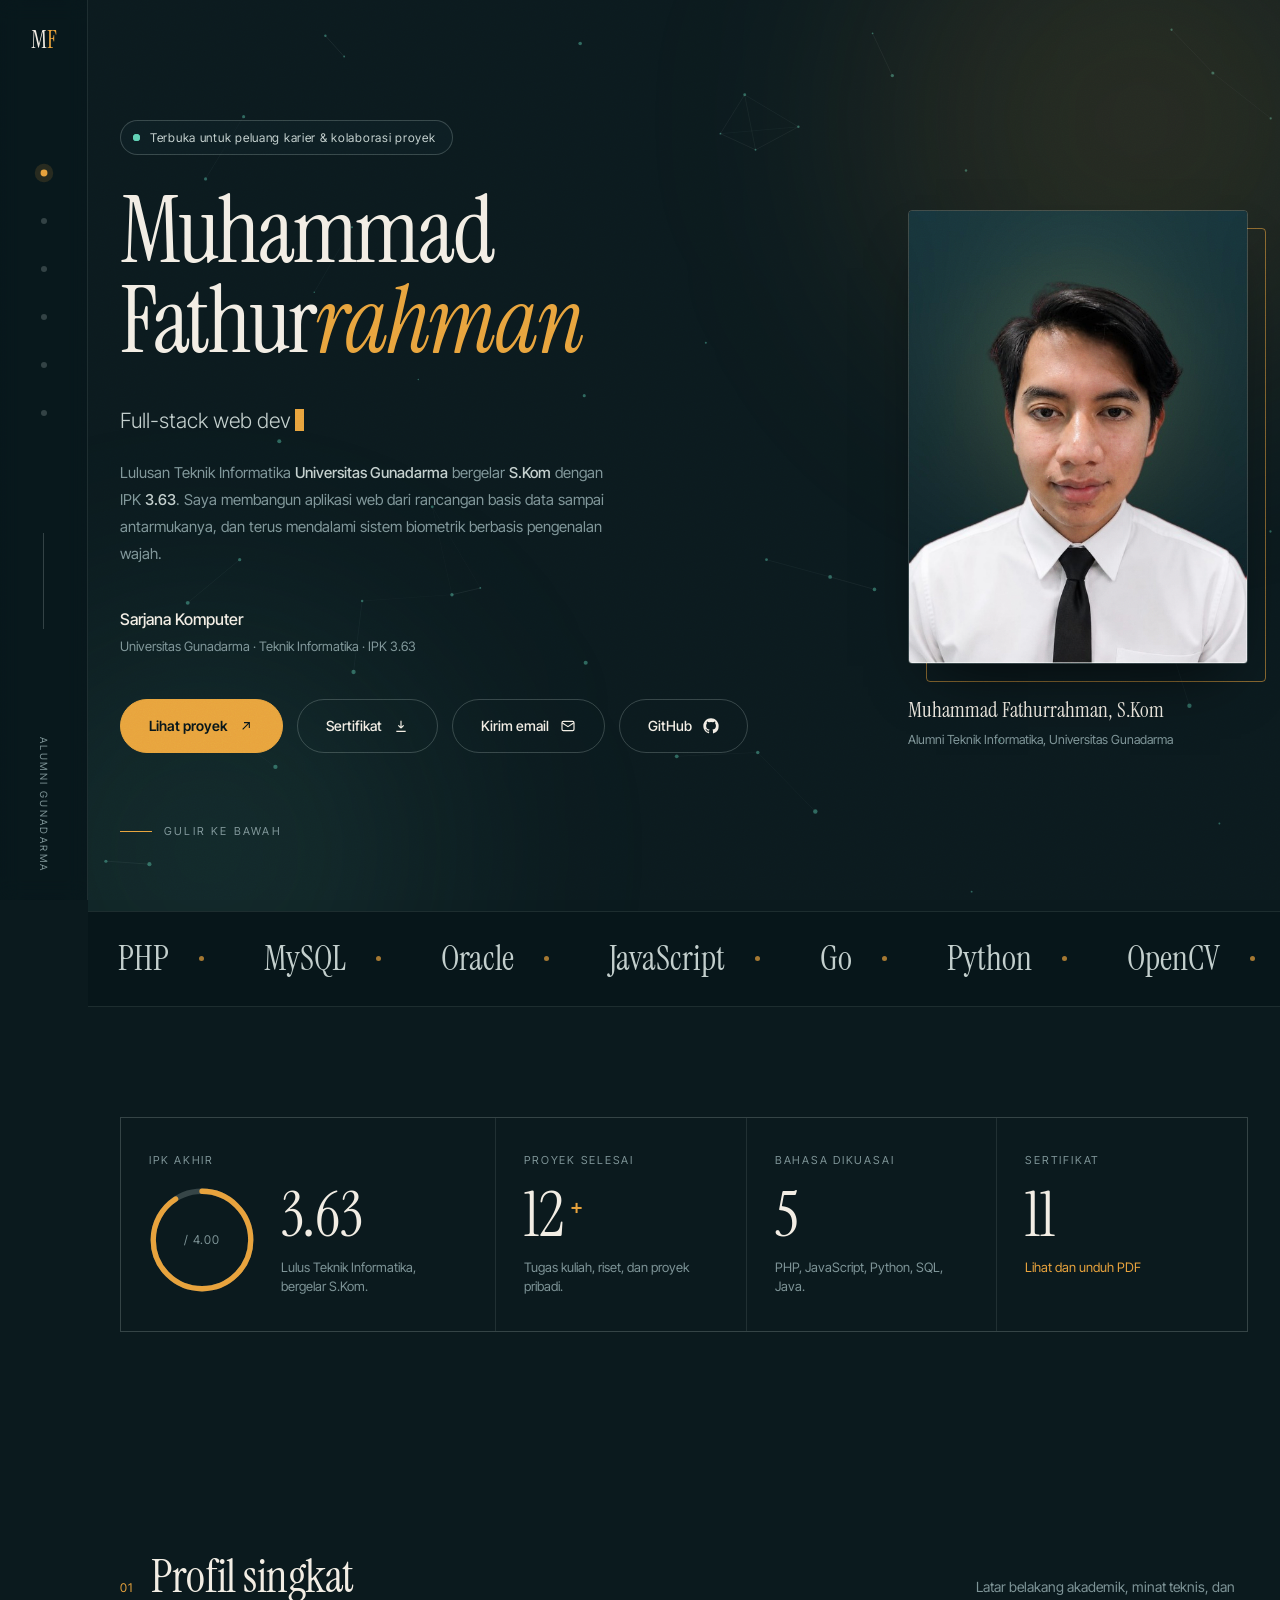
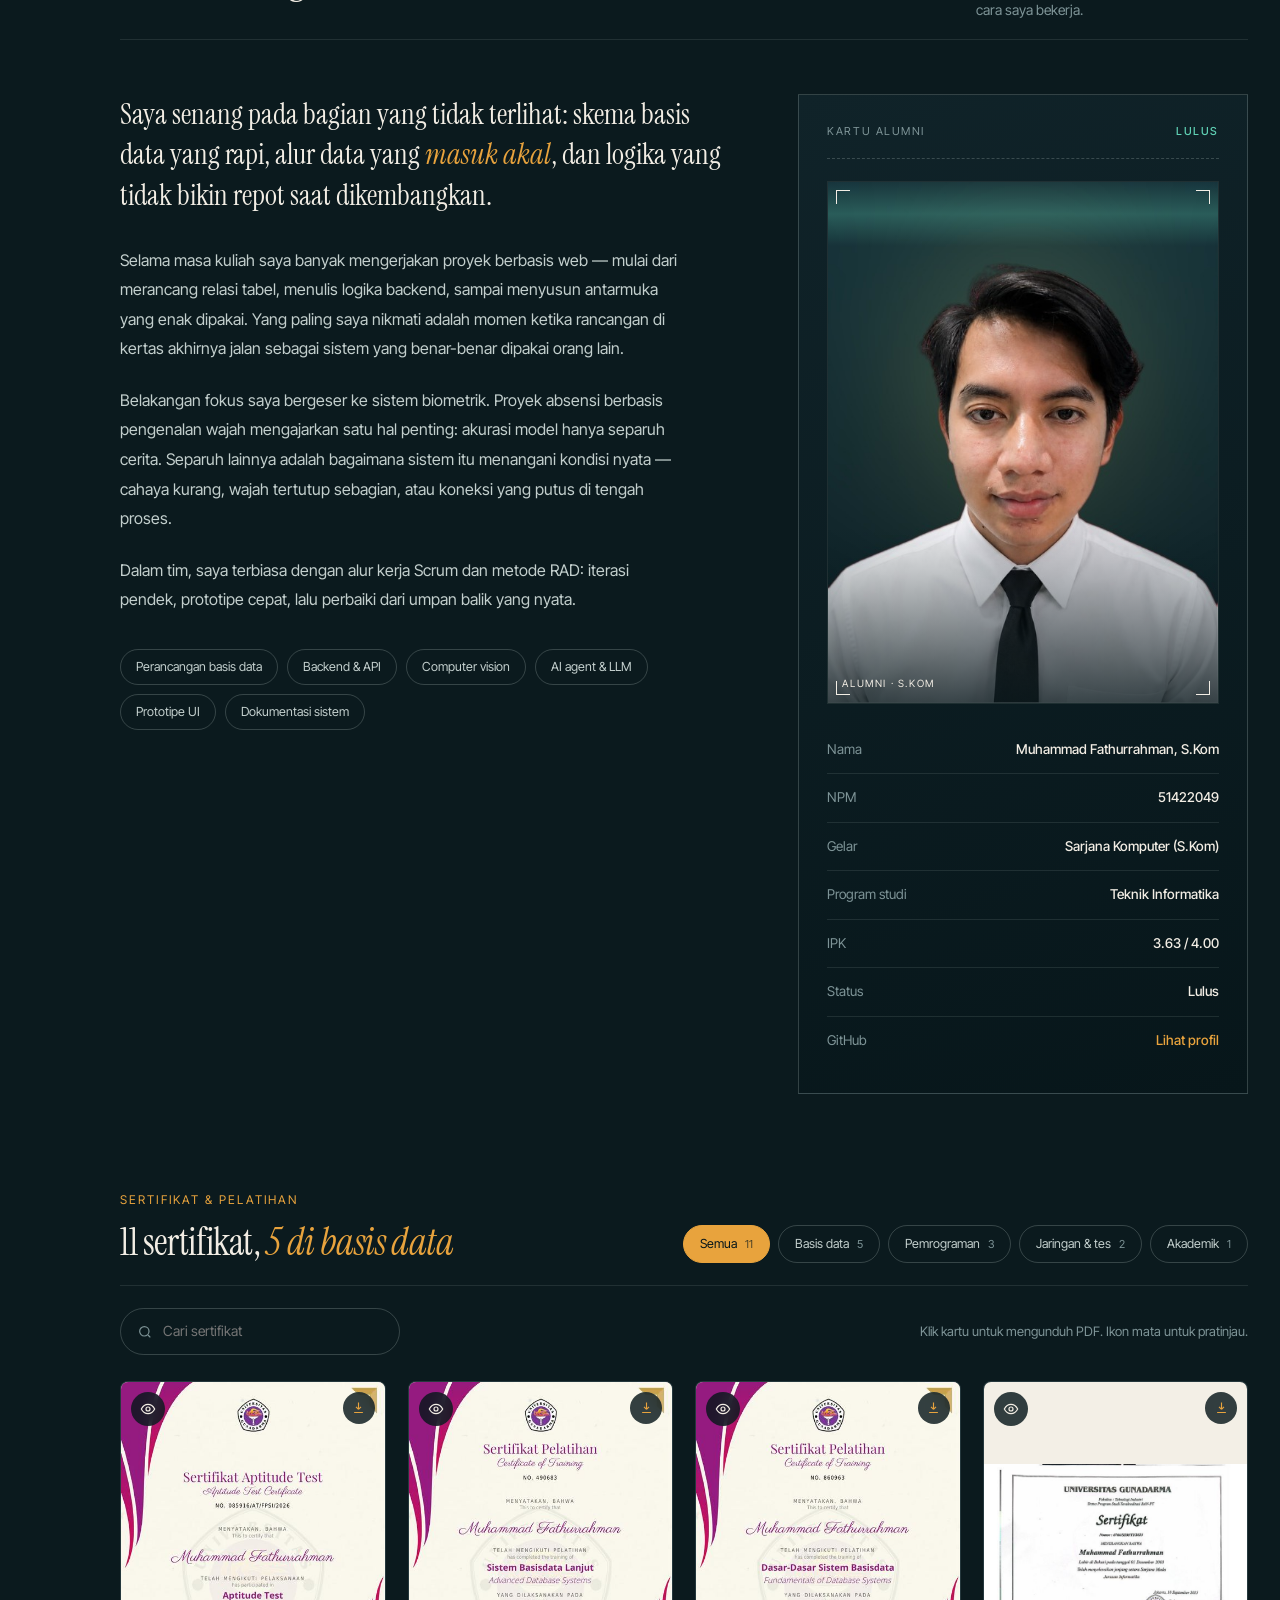
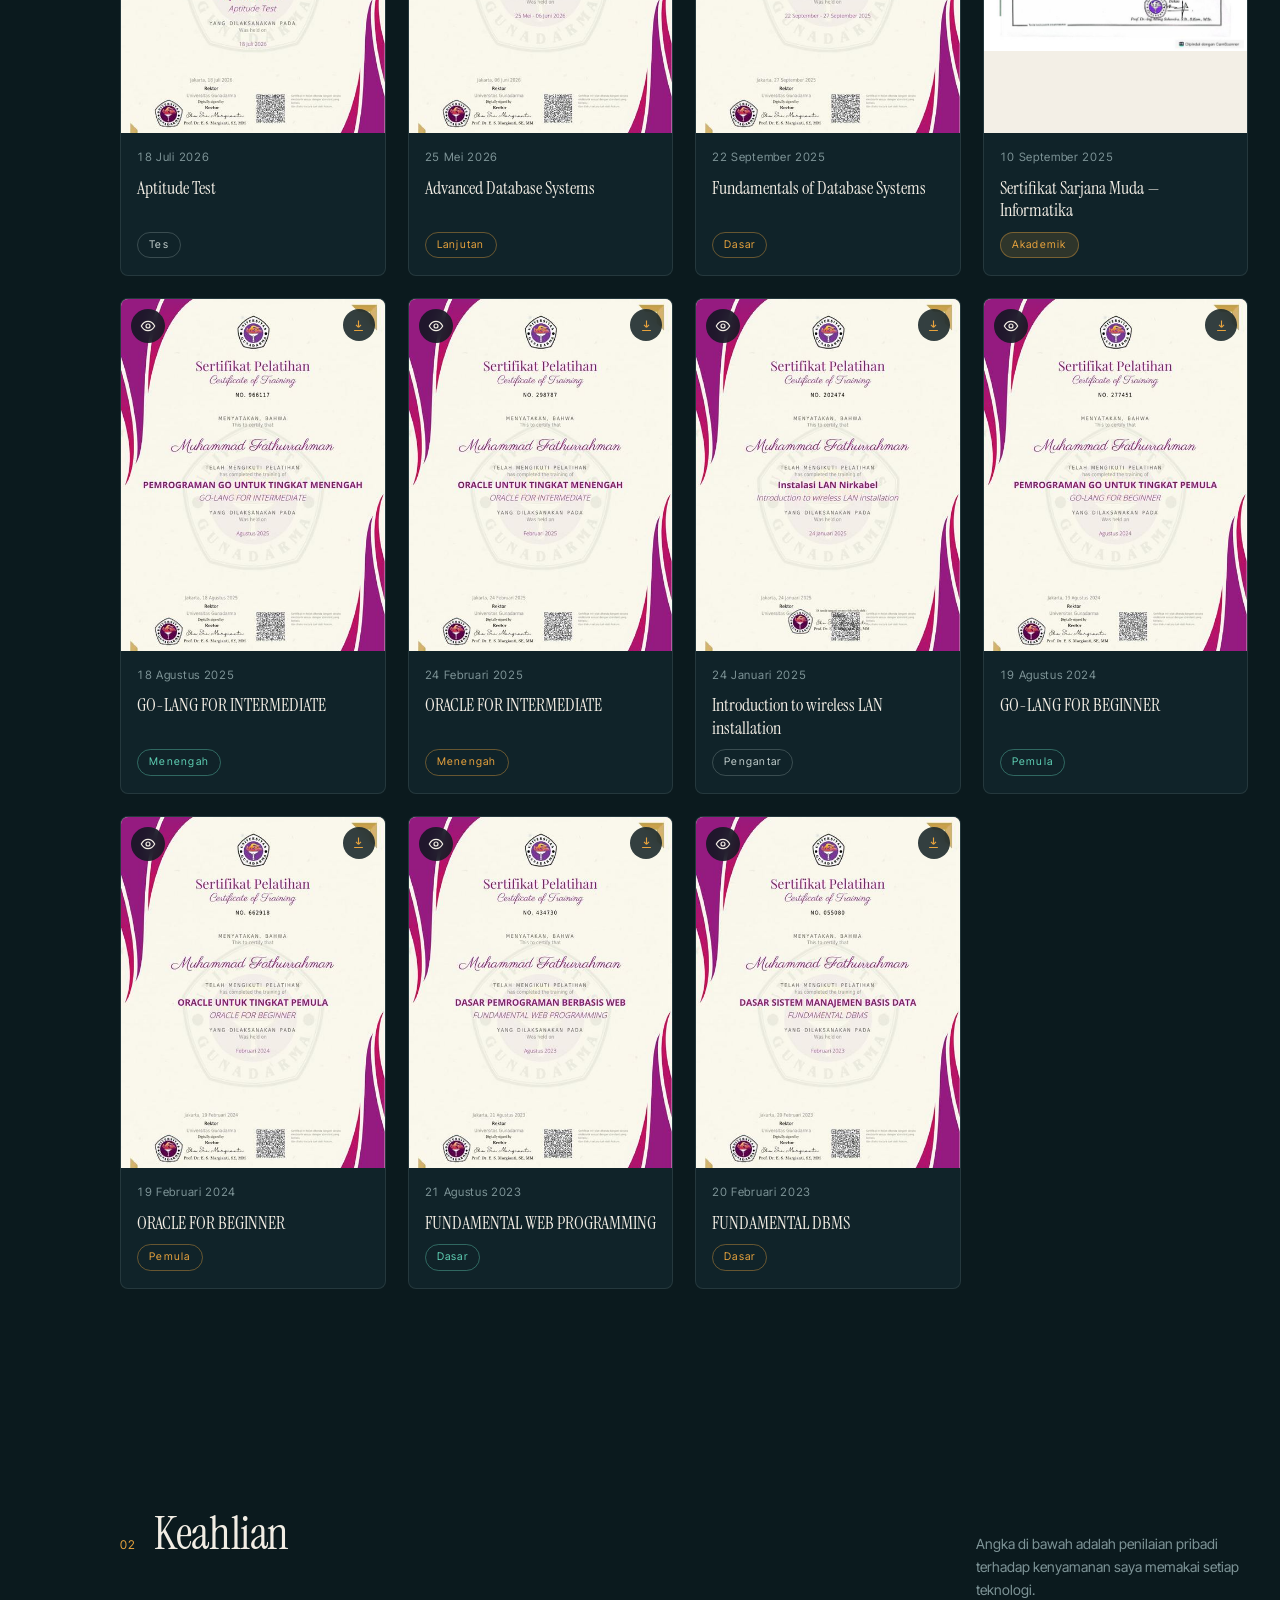
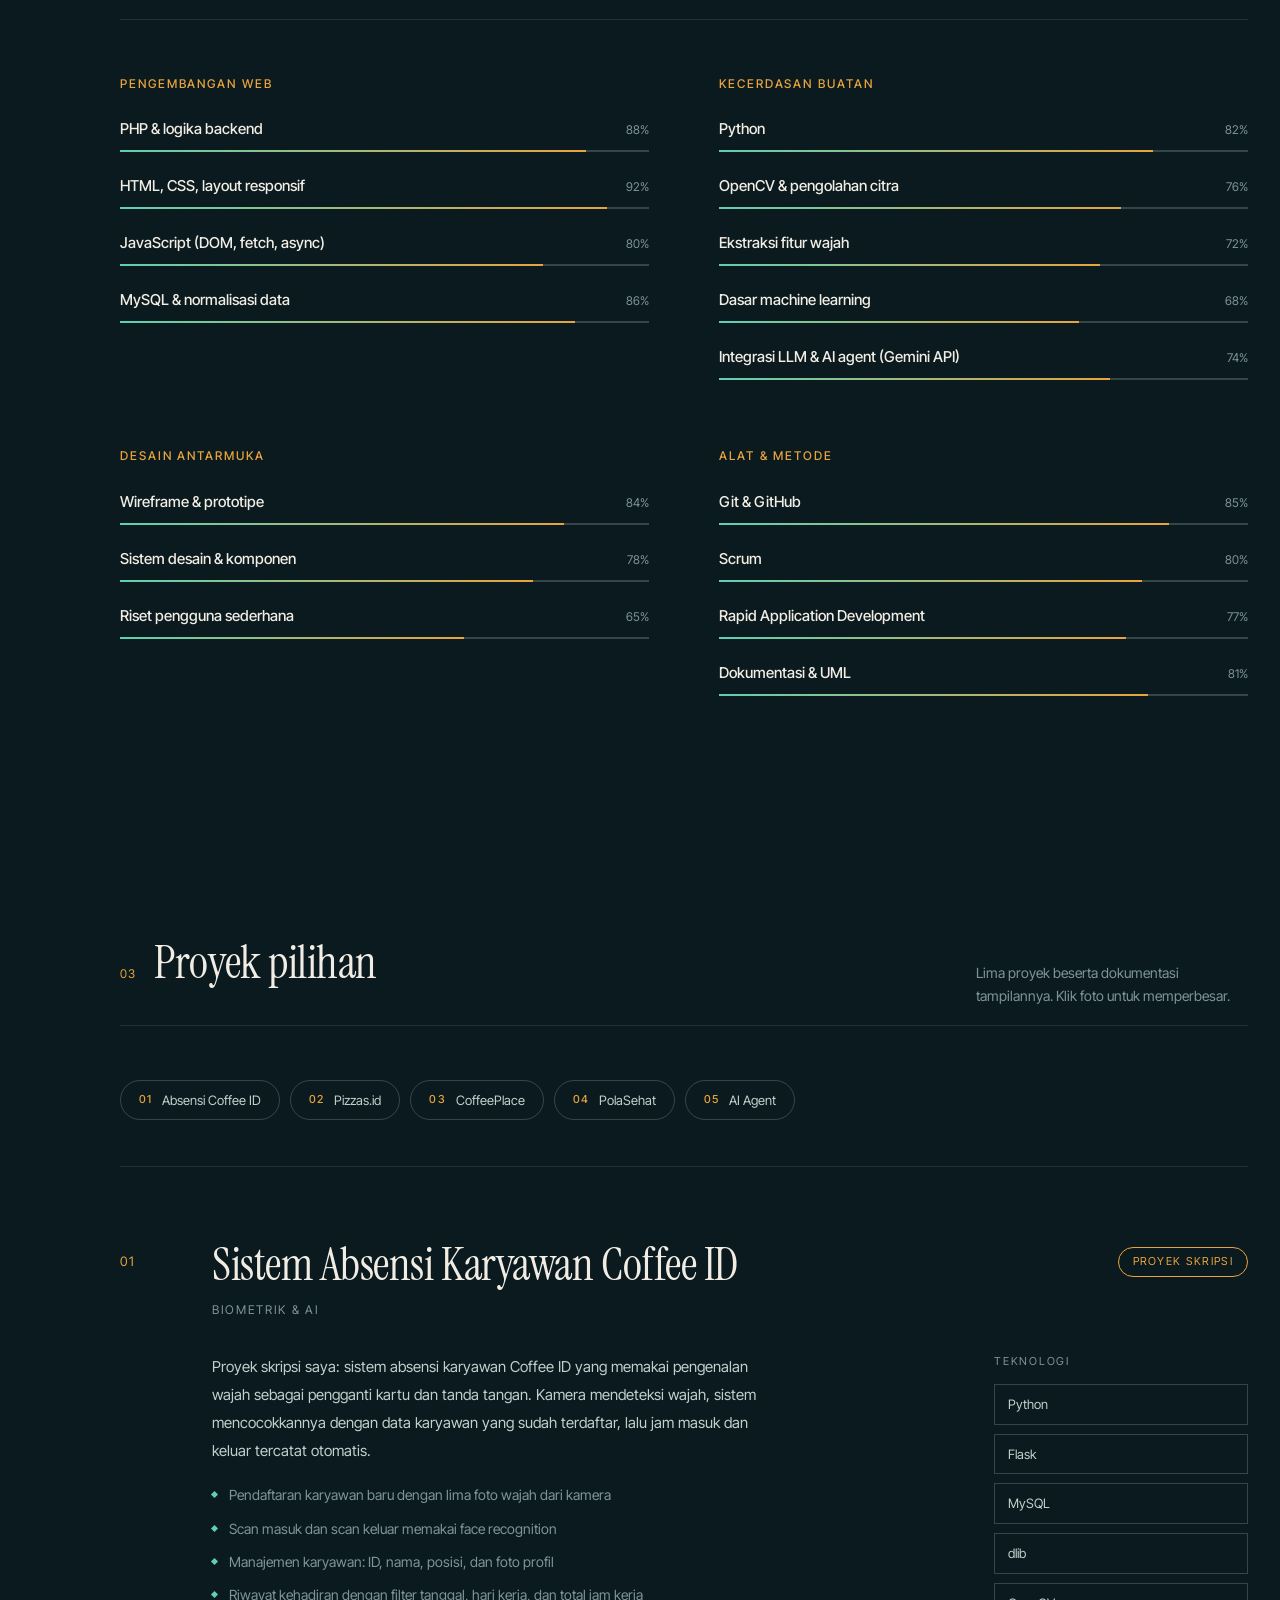
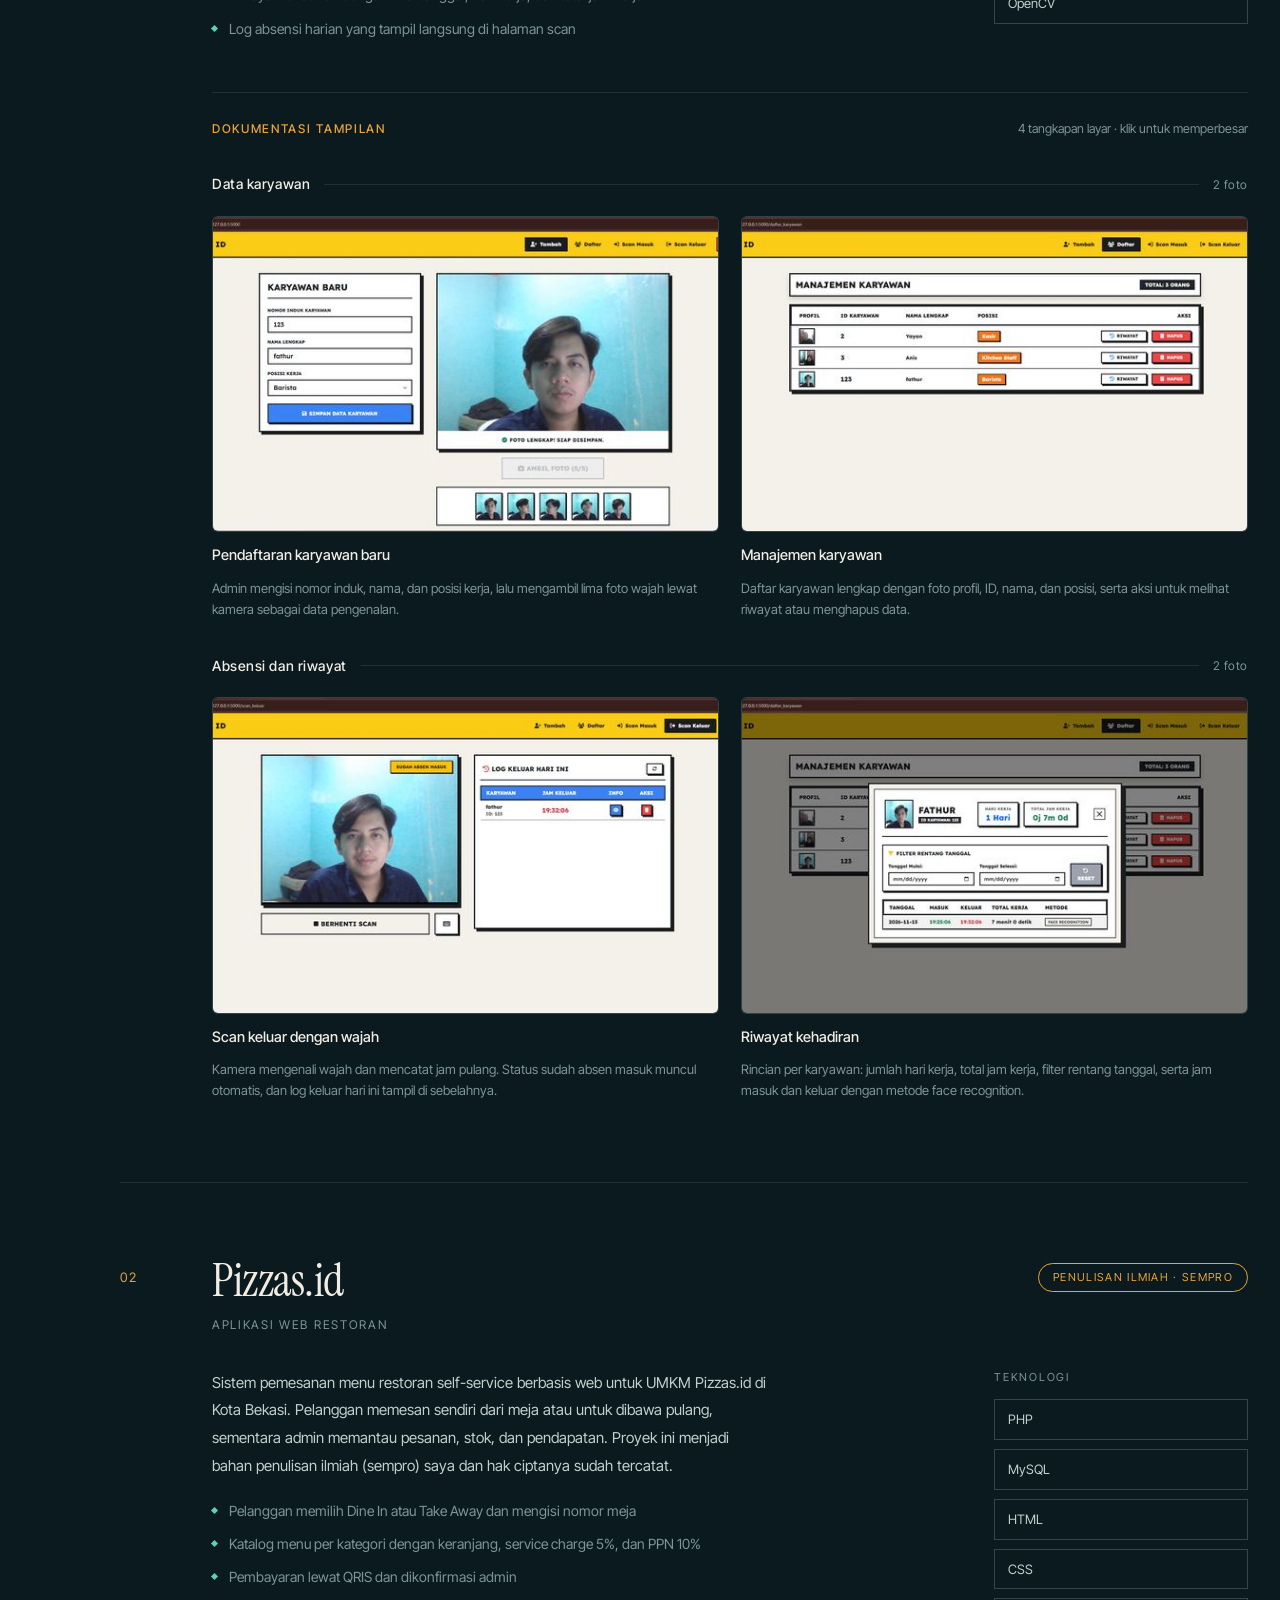
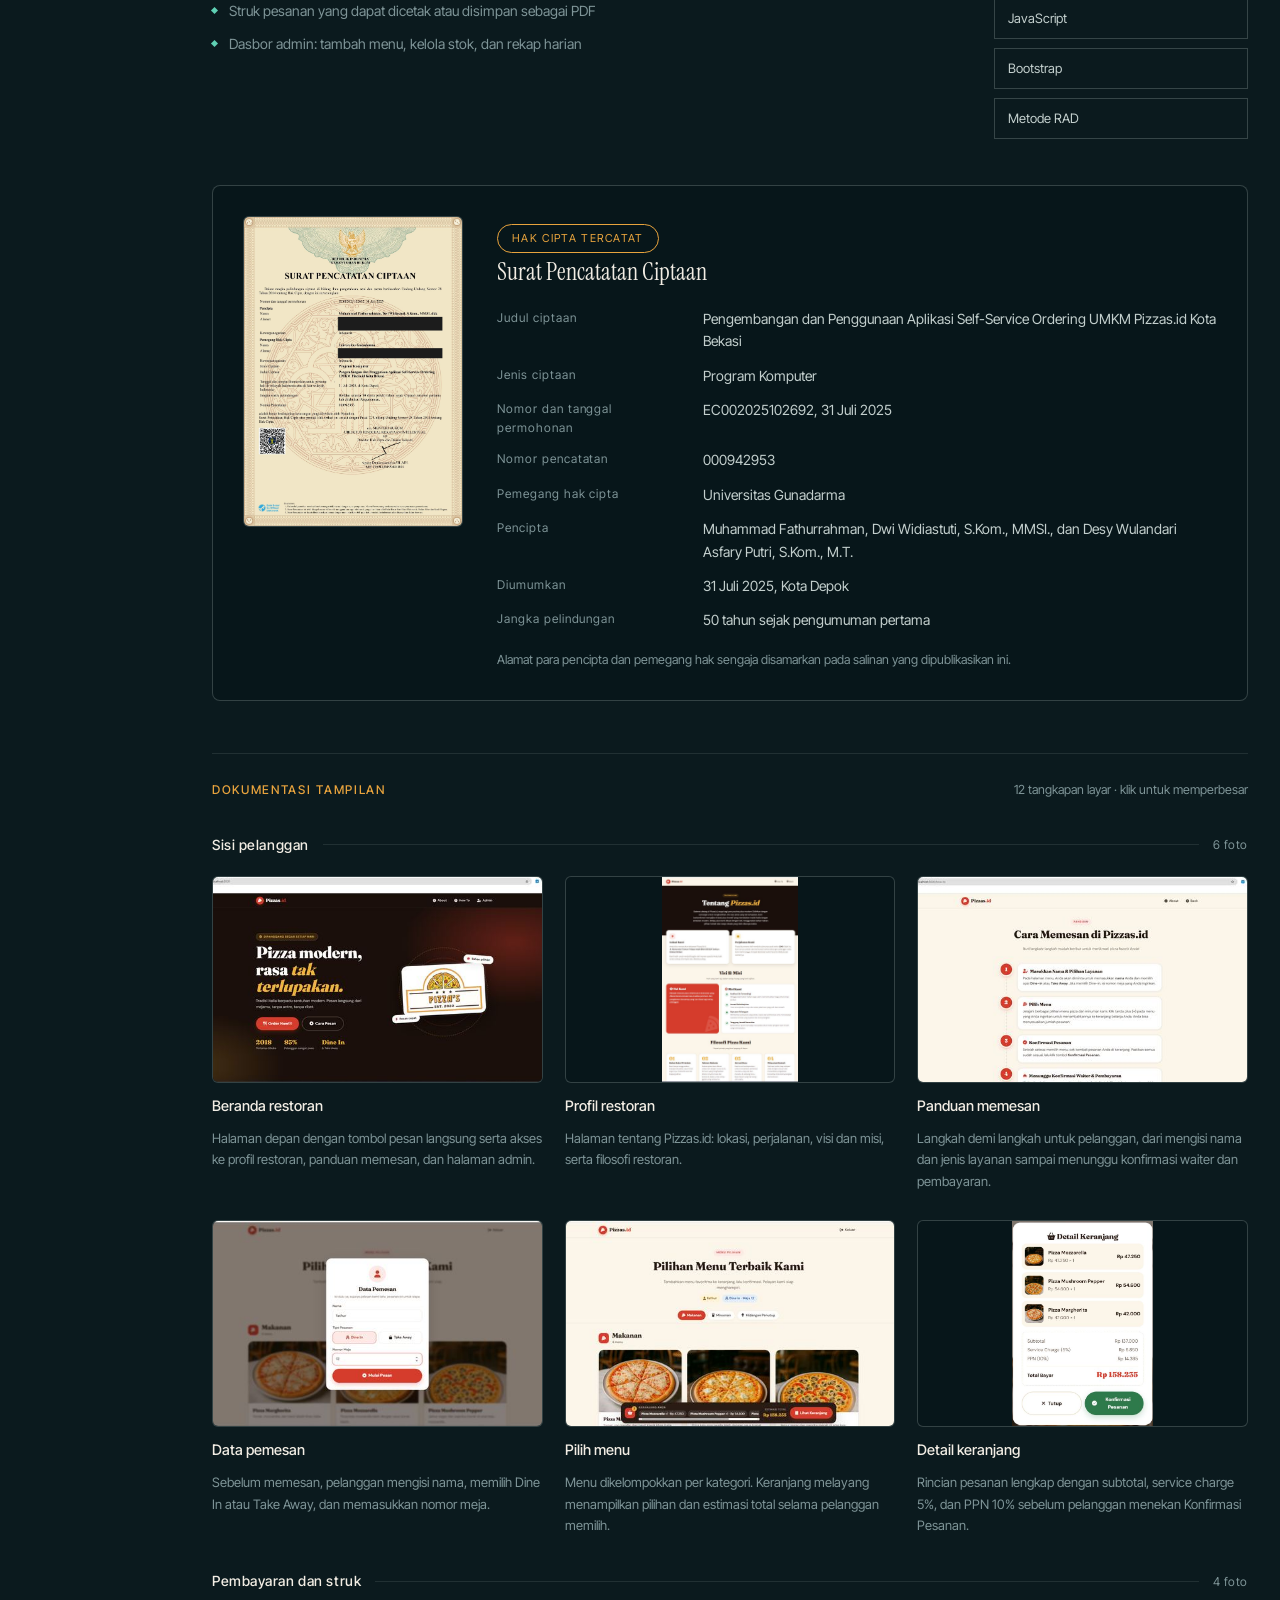
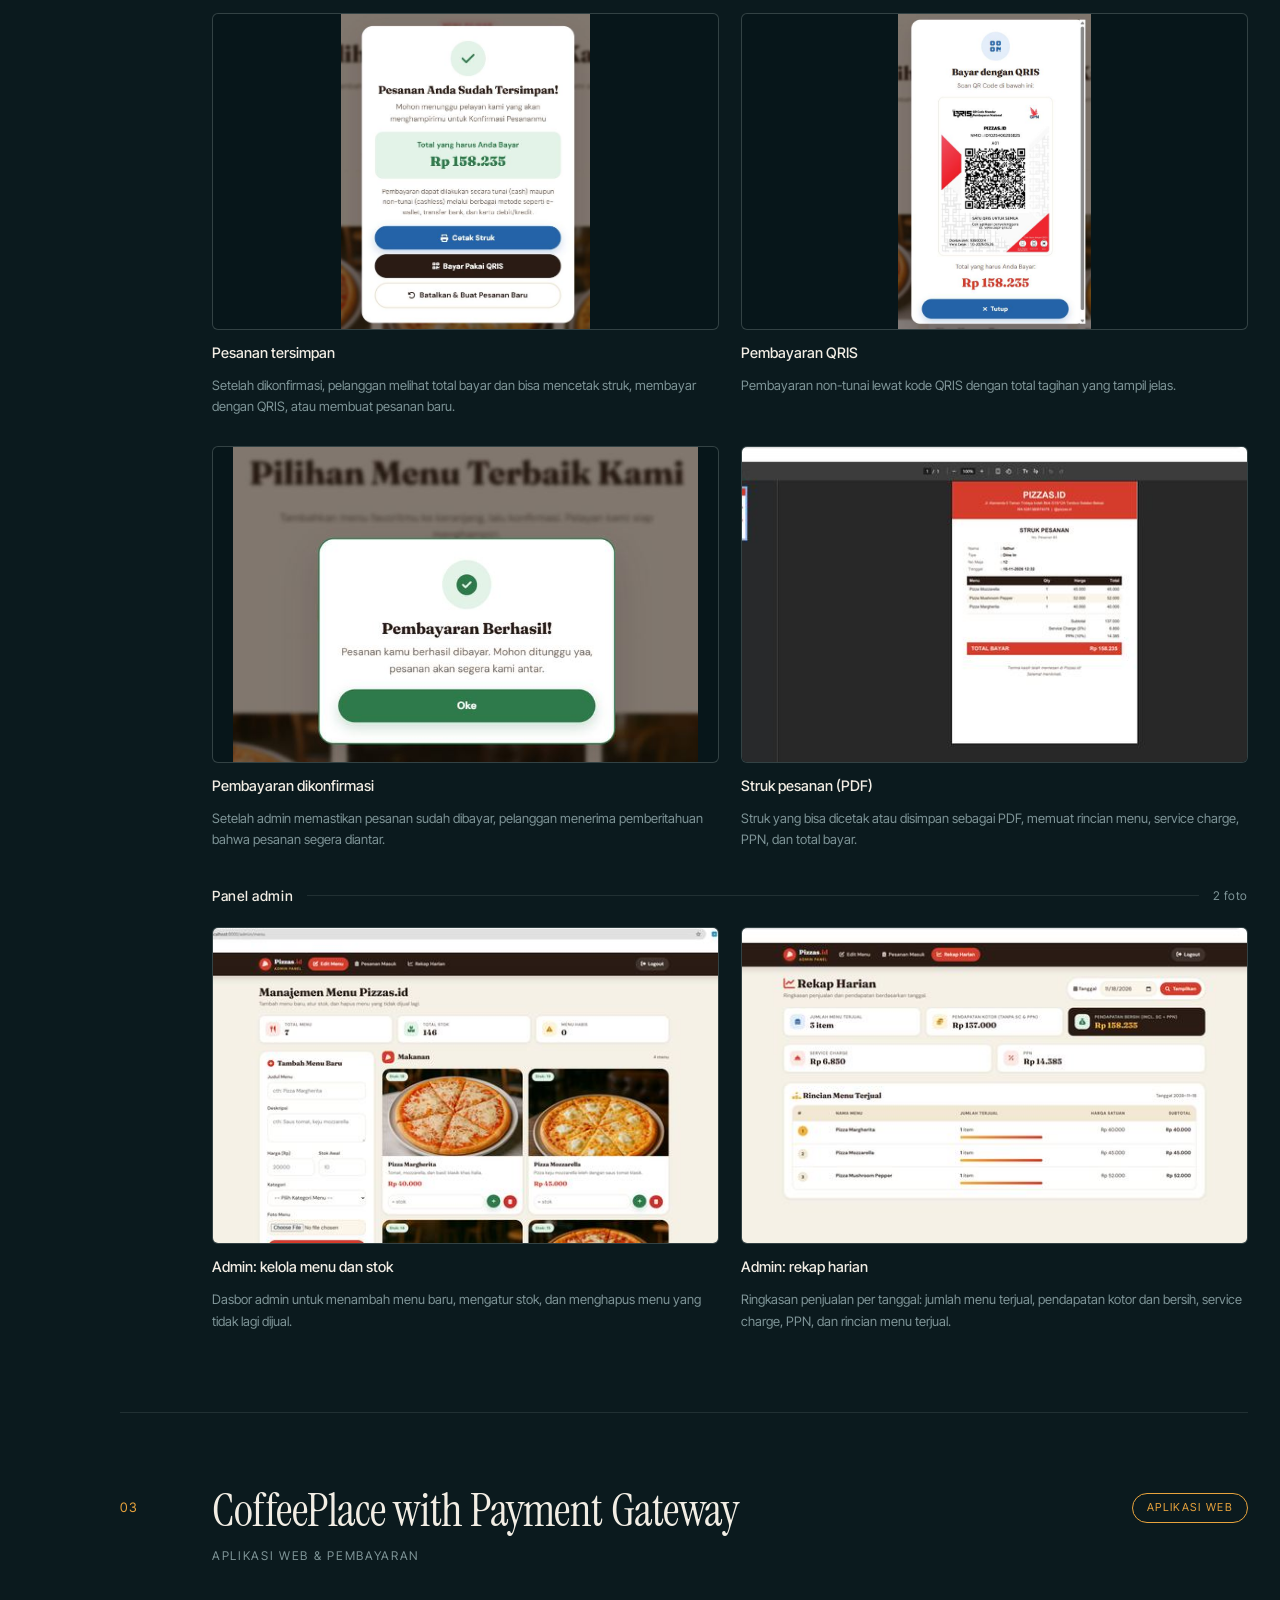
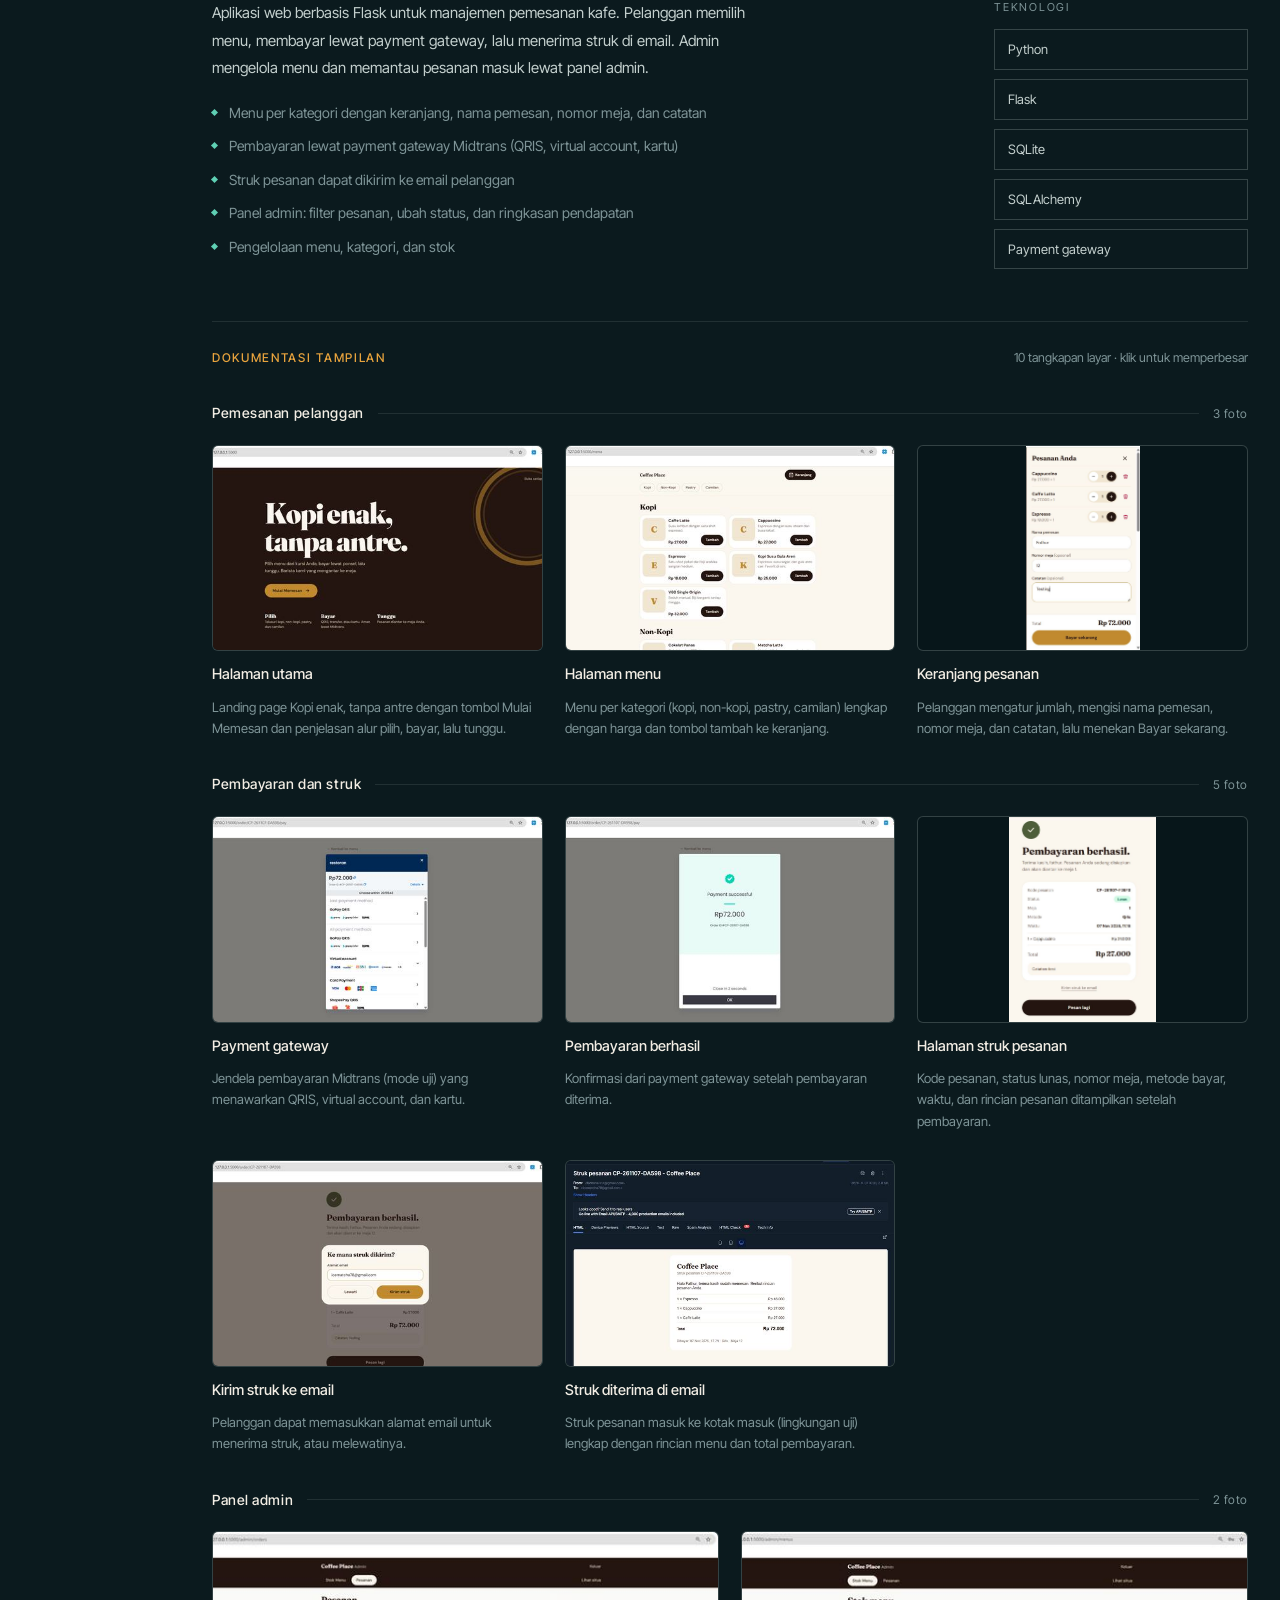
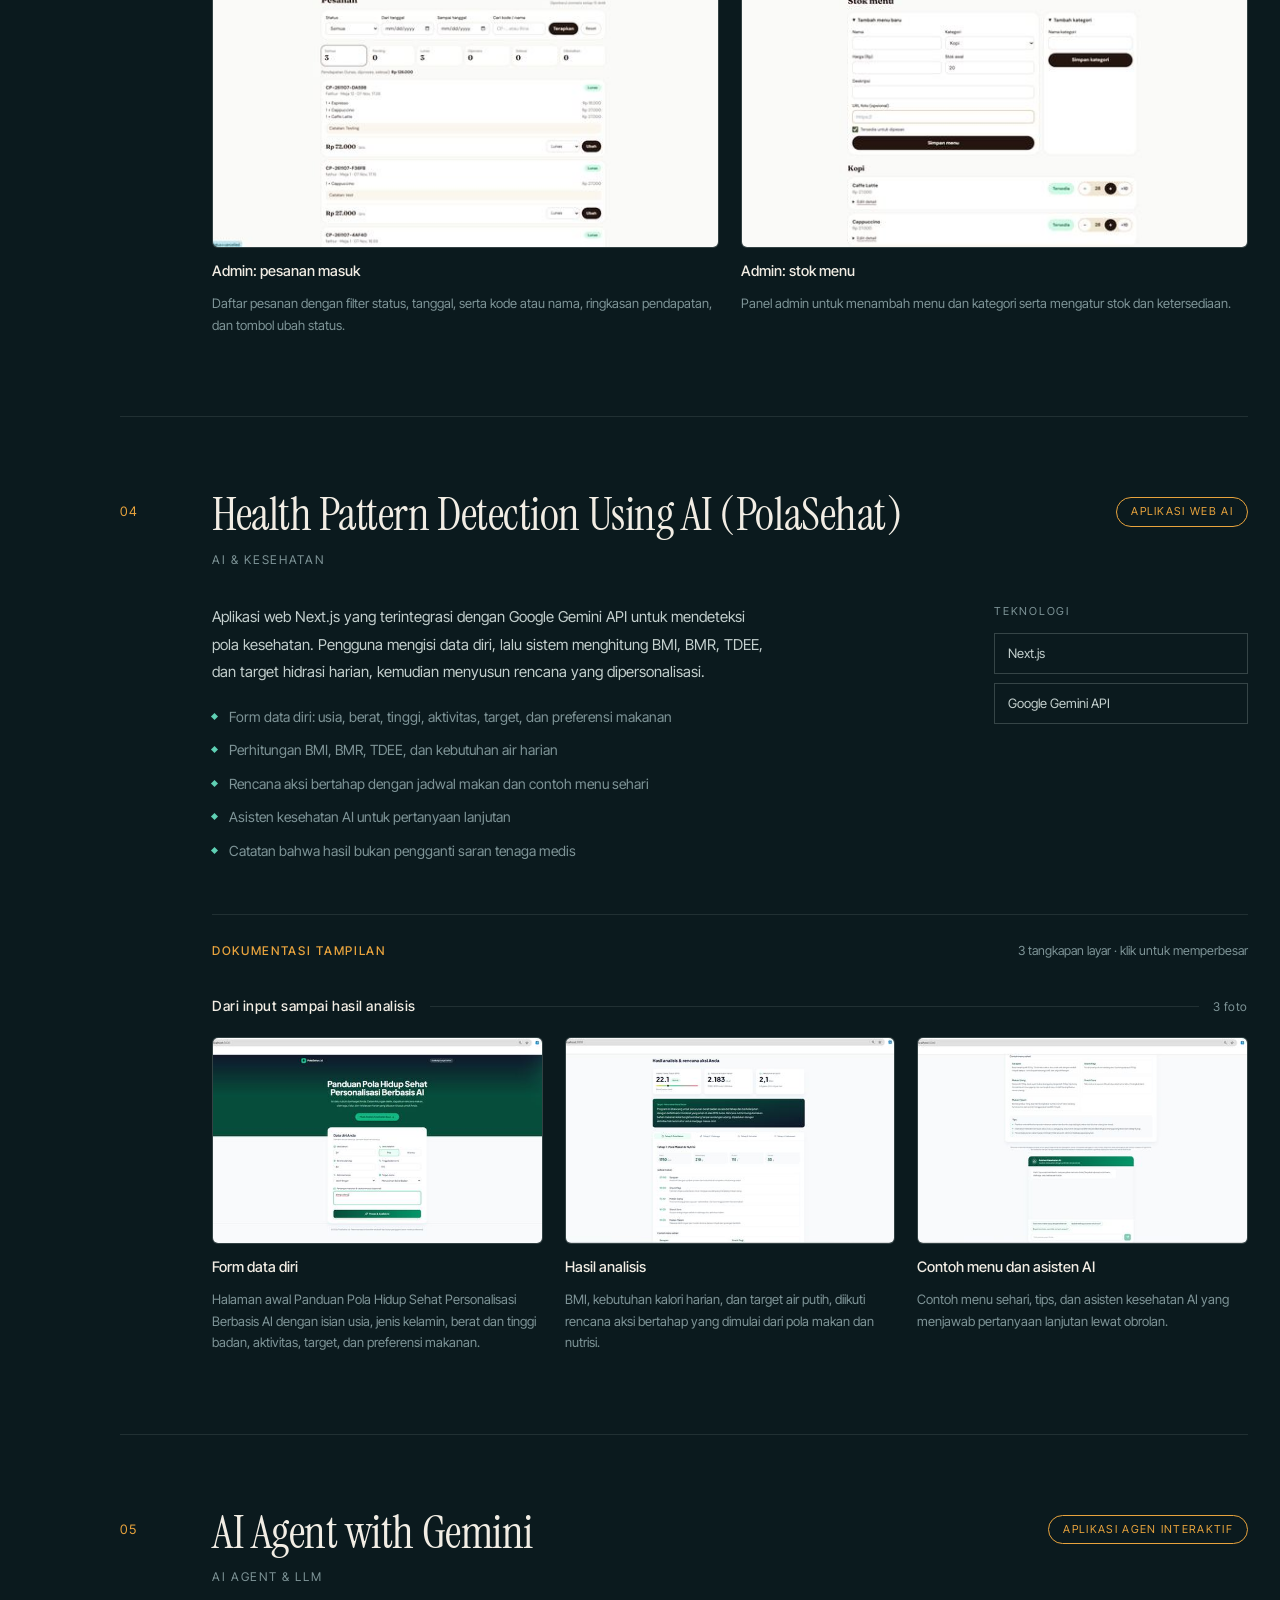
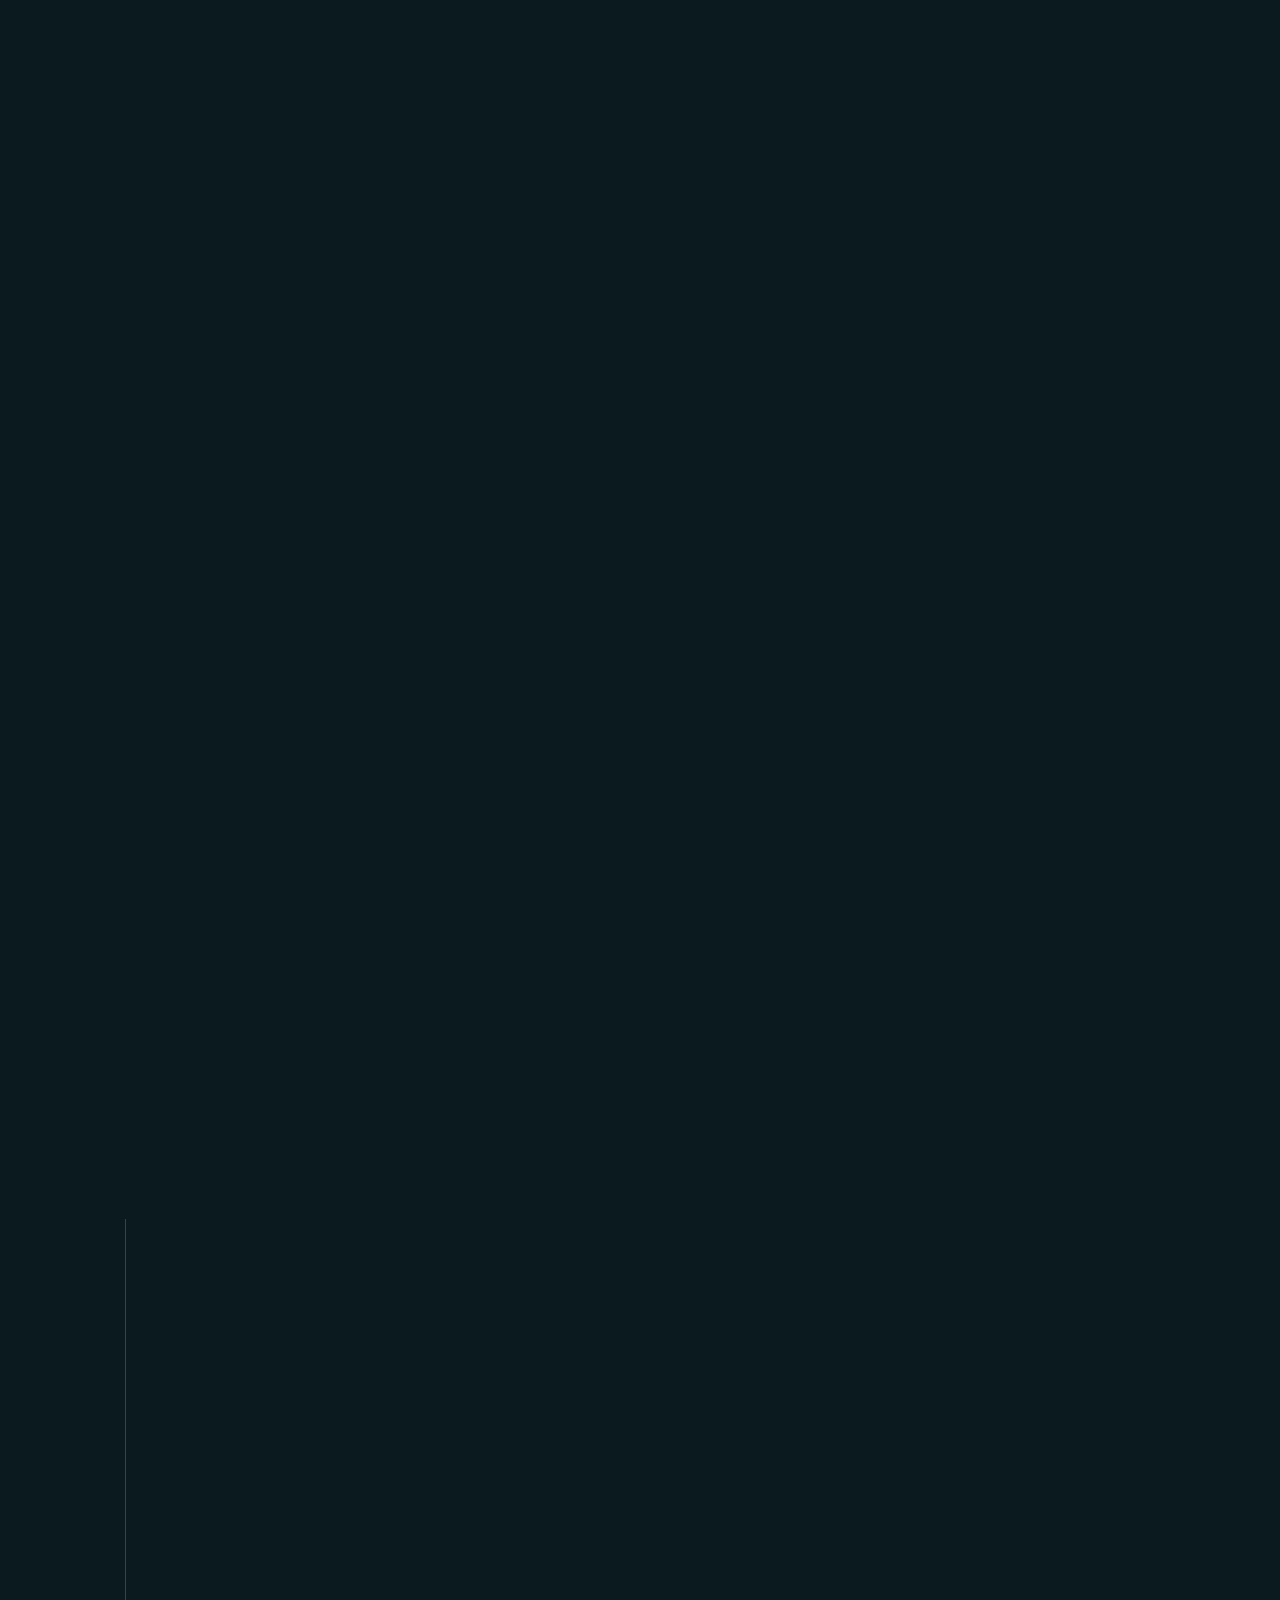
==== commit 172673c0: "update" ====
--- a/index.html
+++ b/index.html
@@ -1,299 +1,592 @@
 <!DOCTYPE html>
 <html lang="id">
-<head>
-<meta charset="UTF-8">
-<meta name="viewport" content="width=device-width, initial-scale=1.0">
-<title>Muhammad Fathurrahman, S.Kom — Full-Stack Developer</title>
-<meta name="description" content="Portofolio Muhammad Fathurrahman, S.Kom, lulusan Teknik Informatika Universitas Gunadarma (IPK 3.63). Pengembangan web, perancangan database, UI/UX, dan sistem biometrik.">
-<meta name="author" content="Muhammad Fathurrahman">
-<meta name="theme-color" content="#0b1a1e">
-<meta property="og:type" content="website">
-<meta property="og:title" content="Muhammad Fathurrahman, S.Kom — Full-Stack Developer">
-<meta property="og:description" content="Lulusan Teknik Informatika Universitas Gunadarma. Aplikasi web, basis data, dan sistem biometrik.">
-<meta property="og:locale" content="id_ID">
-<meta property="og:image" content="assets/img/og-cover.png">
-<meta name="twitter:card" content="summary_large_image">
-<script type="application/ld+json">{"@context": "https://schema.org", "@type": "Person", "name": "Muhammad Fathurrahman", "honorificSuffix": "S.Kom", "jobTitle": "Full-Stack Developer", "email": "mailto:farhana3rut@gmail.com", "image": "assets/img/foto-profil.jpg", "alumniOf": {"@type": "CollegeOrUniversity", "name": "Universitas Gunadarma"}, "knowsAbout": ["PHP", "MySQL", "Oracle", "JavaScript", "Go", "Python", "OpenCV", "Gemini API", "UI/UX"], "sameAs": ["https://github.com/Fathursite"]}</script>
-<noscript><style>.rv{opacity:1!important;transform:none!important}.name .ln>span{transform:none!important}.ring .fg{stroke-dashoffset:33!important}.meter-bar span{right:15%!important}</style></noscript>
-<link rel="icon" href="data:image/svg+xml,%3Csvg xmlns='http://www.w3.org/2000/svg' viewBox='0 0 64 64'%3E%3Crect width='64' height='64' rx='14' fill='%230b1a1e'/%3E%3Ctext x='32' y='43' font-family='Georgia,serif' font-size='30' text-anchor='middle' fill='%23f2ede4'%3EM%3Ctspan fill='%23e8a33d'%3EF%3C/tspan%3E%3C/text%3E%3C/svg%3E">
-<link rel="preconnect" href="https://fonts.googleapis.com">
-<link rel="preconnect" href="https://fonts.gstatic.com" crossorigin>
-<link href="https://fonts.googleapis.com/css2?family=Instrument+Serif:ital@0;1&family=Inter+Tight:wght@300;400;500;600;700&display=swap" rel="stylesheet">
-<link rel="stylesheet" href="assets/css/style.css">
-</head>
-<body>
-<a class="skip" href="#profil">Lewati ke konten</a>
-
-<aside class="rail">
-  <a href="#top" class="rail-mark" aria-label="Ke atas">M<em>F</em></a>
-  <nav class="rail-nav" aria-label="Navigasi bagian">
-    <a href="#top" class="rail-dot on" data-sec="top"><b></b><span>Awal</span></a>
-    <a href="#profil" class="rail-dot" data-sec="profil"><b></b><span>Profil</span></a>
-    <a href="#keahlian" class="rail-dot" data-sec="keahlian"><b></b><span>Keahlian</span></a>
-    <a href="#proyek" class="rail-dot" data-sec="proyek"><b></b><span>Proyek</span></a>
-    <a href="#perjalanan" class="rail-dot" data-sec="perjalanan"><b></b><span>Perjalanan</span></a>
-    <a href="#kontak" class="rail-dot" data-sec="kontak"><b></b><span>Kontak</span></a>
-  </nav>
-  <div class="rail-progress"><b id="railBar"></b></div>
-  <div class="rail-foot">ALUMNI GUNADARMA</div>
-</aside>
-
-<header class="topbar">
-  <a href="#top" class="rail-mark" aria-label="Ke atas">M<em>F</em></a>
-  <button class="burger" id="burger" aria-label="Buka menu" aria-expanded="false"><i></i><i></i><i></i></button>
-</header>
-<div class="sheet" id="sheet">
-  <a href="#profil">Profil</a><a href="#keahlian">Keahlian</a><a href="#proyek">Proyek</a><a href="#perjalanan">Perjalanan</a><a href="#kontak">Kontak</a>
-  <small>Alumni Universitas Gunadarma — S.Kom</small>
-</div>
-
-<div class="shell">
-
-<!-- HERO -->
-<section class="hero" id="top">
-  <canvas id="field" aria-hidden="true"></canvas>
-  <div class="hero-glow a"></div><div class="hero-glow b"></div>
-  <div class="wrap hero-inner">
-    <div class="hero-copy"><div class="tag"><span class="pulse"></span>Terbuka untuk peluang karier &amp; kolaborasi proyek</div>
-    <h1 class="name">
-      <span class="ln"><span>Muhammad</span></span>
-      <span class="ln"><span>Fathur<span class="accent">rahman</span></span></span>
-    </h1>
-    <p class="role" id="role" aria-label="Full-stack web developer"><span class="cur"></span></p>
-    <p class="lede">
-      Lulusan Teknik Informatika <b>Universitas Gunadarma</b> bergelar <b>S.Kom</b> dengan IPK <b>3.63</b>.
-      Saya membangun aplikasi web dari rancangan basis data sampai antarmukanya,
-      dan terus mendalami sistem biometrik berbasis pengenalan wajah.
-    </p>
-    <div class="grad">
-      <div class="seal"><img src="assets/img/foto-profil.jpg" alt="Foto Muhammad Fathurrahman" width="90" height="120"><em>S.Kom</em></div>
-      <div><b>Sarjana Komputer</b><small>Universitas Gunadarma · Teknik Informatika · IPK 3.63</small></div>
-    </div>
-    <div class="cta-row">
-      <a href="#proyek" class="btn solid">Lihat proyek <svg viewBox="0 0 24 24" fill="none" stroke="currentColor" stroke-width="1.7" aria-hidden="true"><path d="M7 17 17 7M9 7h8v8"/></svg></a>
-      <a href="#sertifikat" class="btn">Sertifikat <svg viewBox="0 0 24 24" fill="none" stroke="currentColor" stroke-width="1.7" aria-hidden="true"><path d="M12 4v11m0 0-4-4m4 4 4-4M5 20h14"/></svg></a>
-      <a href="mailto:farhana3rut@gmail.com" class="btn">Kirim email <svg viewBox="0 0 24 24" fill="none" stroke="currentColor" stroke-width="1.7" aria-hidden="true"><rect x="3" y="5" width="18" height="14" rx="2"/><path d="m3 7 9 6 9-6"/></svg></a>
-      <a href="https://github.com/Fathursite" data-gh target="_blank" rel="noopener noreferrer" class="btn gh">GitHub <svg viewBox="0 0 24 24" aria-hidden="true"><path d="M12 .5C5.65.5.5 5.65.5 12c0 5.08 3.29 9.39 7.86 10.91.58.1.79-.25.79-.56v-2c-3.2.7-3.87-1.37-3.87-1.37-.52-1.33-1.28-1.69-1.28-1.69-1.05-.71.08-.7.08-.7 1.16.08 1.77 1.19 1.77 1.19 1.03 1.77 2.7 1.26 3.36.96.1-.75.4-1.26.73-1.55-2.55-.29-5.24-1.28-5.24-5.69 0-1.26.45-2.28 1.19-3.09-.12-.29-.52-1.46.11-3.05 0 0 .97-.31 3.17 1.18a11 11 0 0 1 5.77 0c2.2-1.49 3.17-1.18 3.17-1.18.63 1.59.23 2.76.11 3.05.74.81 1.19 1.83 1.19 3.09 0 4.42-2.69 5.39-5.26 5.68.41.36.78 1.06.78 2.14v3.17c0 .31.21.67.8.56A11.5 11.5 0 0 0 23.5 12C23.5 5.65 18.35.5 12 .5Z"/></svg></a>
-    </div>
-    <div class="cue"><i></i> GULIR KE BAWAH</div></div><figure class="portrait"><div class="pframe"><img src="assets/img/foto-profil.jpg" alt="Foto Muhammad Fathurrahman, S.Kom" width="531" height="708" fetchpriority="high"></div><figcaption><b>Muhammad Fathurrahman, S.Kom</b><small>Alumni Teknik Informatika, Universitas Gunadarma</small></figcaption></figure>
-  </div>
-</section>
-
-<!-- TICKER -->
-<div class="ticker" aria-hidden="true"><div class="ticker-track">
-  <span>PHP</span><span>MySQL</span><span>Oracle</span><span>JavaScript</span><span>Go</span><span>Python</span><span>OpenCV</span><span>Gemini API</span><span>UI/UX</span><span>Git</span><span>Scrum</span>
-  <span>PHP</span><span>MySQL</span><span>Oracle</span><span>JavaScript</span><span>Go</span><span>Python</span><span>OpenCV</span><span>Gemini API</span><span>UI/UX</span><span>Git</span><span>Scrum</span>
-</div></div>
-
-<!-- METRIK -->
-<section class="band" id="ringkas">
-  <div class="wrap">
-    <div class="metrics rv">
-      <div class="cell">
-        <div class="lbl">IPK AKHIR</div>
-        <div class="gpa">
-          <div class="ring"><svg viewBox="0 0 100 100" aria-hidden="true"><circle class="bg" cx="50" cy="50" r="46"/><circle class="fg" cx="50" cy="50" r="46"/></svg><em>/ 4.00</em></div>
-          <div><div class="num" data-count="3.63" data-dec="2">3.63</div><div class="sub">Lulus Teknik Informatika,<br>bergelar S.Kom.</div></div>
-        </div>
+  <head>
+    <meta charset="UTF-8">
+    <meta name="viewport" content="width=device-width, initial-scale=1.0">
+    <title>Muhammad Fathurrahman, S.Kom — Full-Stack Developer</title>
+    <meta name="description" content="Portofolio Muhammad Fathurrahman, S.Kom, lulusan Teknik Informatika Universitas Gunadarma (IPK 3.63). Pengembangan web, perancangan database, UI/UX, dan sistem biometrik.">
+    <meta name="author" content="Muhammad Fathurrahman">
+    <meta name="theme-color" content="#0b1a1e">
+    <meta property="og:type" content="website">
+    <meta property="og:title" content="Muhammad Fathurrahman, S.Kom — Full-Stack Developer">
+    <meta property="og:description" content="Lulusan Teknik Informatika Universitas Gunadarma. Aplikasi web, basis data, dan sistem biometrik.">
+    <meta property="og:locale" content="id_ID">
+    <meta property="og:image" content="assets/img/og-cover.png">
+    <meta name="twitter:card" content="summary_large_image">
+    <script type="application/ld+json">{"@context": "https://schema.org", "@type": "Person", "name": "Muhammad Fathurrahman", "honorificSuffix": "S.Kom", "jobTitle": "Full-Stack Developer", "email": "mailto:farhana3rut@gmail.com", "image": "assets/img/foto-profil.jpg", "alumniOf": {"@type": "CollegeOrUniversity", "name": "Universitas Gunadarma"}, "knowsAbout": ["PHP", "MySQL", "Oracle", "JavaScript", "Go", "Python", "OpenCV", "Gemini API", "UI/UX"], "sameAs": ["https://github.com/Fathursite"]}</script>
+    <noscript>
+      <style>.rv{opacity:1!important;transform:none!important}.name .ln>span{transform:none!important}.ring .fg{stroke-dashoffset:33!important}.meter-bar span{right:15%!important}</style>
+</noscript>
+    <link rel="icon" href="data:image/svg+xml,%3Csvg xmlns='http://www.w3.org/2000/svg' viewBox='0 0 64 64'%3E%3Crect width='64' height='64' rx='14' fill='%230b1a1e'/%3E%3Ctext x='32' y='43' font-family='Georgia,serif' font-size='30' text-anchor='middle' fill='%23f2ede4'%3EM%3Ctspan fill='%23e8a33d'%3EF%3C/tspan%3E%3C/text%3E%3C/svg%3E">
+    <link rel="preconnect" href="https://fonts.googleapis.com">
+    <link rel="preconnect" href="https://fonts.gstatic.com" crossorigin>
+    <link href="https://fonts.googleapis.com/css2?family=Instrument+Serif:ital@0;1&family=Inter+Tight:wght@300;400;500;600;700&display=swap" rel="stylesheet">
+    <link rel="stylesheet" href="assets/css/style.css?v=3">
+  </head>
+  <body>
+    <a class="skip" href="#profil">Lewati ke konten</a>
+    <aside class="rail">
+      <a href="#top" class="rail-mark" aria-label="Ke atas">M<em>F</em></a>
+      <nav class="rail-nav" aria-label="Navigasi bagian">
+        <a href="#top" class="rail-dot on" data-sec="top"><b></b><span>Awal</span></a> <a href="#profil" class="rail-dot" data-sec="profil"><b></b><span>Profil</span></a> <a href="#keahlian" class="rail-dot" data-sec="keahlian"><b></b><span>Keahlian</span></a> <a href="#proyek" class="rail-dot" data-sec="proyek"><b></b><span>Proyek</span></a> <a href="#perjalanan" class="rail-dot" data-sec="perjalanan"><b></b><span>Perjalanan</span></a> <a href="#kontak" class="rail-dot" data-sec="kontak"><b></b><span>Kontak</span></a> </nav>
+      <div class="rail-progress"><b id="railBar"></b></div>
+      <div class="rail-foot">ALUMNI GUNADARMA</div>
+    </aside>
+    <header class="topbar">
+      <a href="#top" class="rail-mark" aria-label="Ke atas">M<em>F</em></a> <button class="burger" id="burger" aria-label="Buka menu" aria-expanded="false"><i></i><i></i><i></i></button> </header>
+    <div class="sheet" id="sheet">
+      <a href="#profil">Profil</a><a href="#keahlian">Keahlian</a><a href="#proyek">Proyek</a><a href="#perjalanan">Perjalanan</a><a href="#kontak">Kontak</a> <small>Alumni Universitas Gunadarma — S.Kom</small> </div>
+    <div class="shell">
+      <!-- HERO -->
+      <section class="hero" id="top"><canvas id="field" aria-hidden="true"></canvas>
+        <div class="hero-glow a"></div>
+        <div class="hero-glow b"></div>
+        <div class="wrap hero-inner">
+          <div class="hero-copy">
+            <div class="tag"><span class="pulse"></span>Terbuka untuk peluang karier &amp; kolaborasi proyek</div>
+            <h1 class="name"><span class="ln"><span>Muhammad</span></span> <span class="ln"><span>Fathur<span class="accent">rahman</span></span></span> </h1>
+            <p class="role" id="role" aria-label="Full-stack web developer"><span class="cur"></span></p>
+            <p class="lede"> Lulusan Teknik Informatika <b>Universitas Gunadarma</b> bergelar <b>S.Kom</b> dengan IPK <b>3.63</b>. Saya membangun aplikasi web dari rancangan basis data sampai antarmukanya, dan terus mendalami sistem biometrik berbasis pengenalan wajah. </p>
+            <div class="grad">
+              <div class="seal"><img src="assets/img/foto-profil.jpg" alt="Foto Muhammad Fathurrahman" width="90" height="120"><em>S.Kom</em></div>
+              <div><b>Sarjana Komputer</b><small>Universitas Gunadarma · Teknik Informatika · IPK 3.63</small></div>
+            </div>
+            <div class="cta-row">
+              <a href="#proyek" class="btn solid">Lihat proyek <svg viewBox="0 0 24 24" fill="none" stroke="currentColor" stroke-width="1.7" aria-hidden="true"><path d="M7 17 17 7M9 7h8v8"/></svg></a> <a href="#sertifikat" class="btn">Sertifikat <svg viewBox="0 0 24 24" fill="none" stroke="currentColor" stroke-width="1.7" aria-hidden="true"><path d="M12 4v11m0 0-4-4m4 4 4-4M5 20h14"/></svg></a> <a href="mailto:farhana3rut@gmail.com" class="btn">Kirim email <svg viewBox="0 0 24 24" fill="none" stroke="currentColor" stroke-width="1.7" aria-hidden="true"><rect x="3" y="5" width="18" height="14" rx="2"/><path d="m3 7 9 6 9-6"/></svg></a> <a href="https://github.com/Fathursite" data-gh target="_blank" rel="noopener noreferrer" class="btn gh">GitHub <svg viewBox="0 0 24 24" aria-hidden="true"><path d="M12 .5C5.65.5.5 5.65.5 12c0 5.08 3.29 9.39 7.86 10.91.58.1.79-.25.79-.56v-2c-3.2.7-3.87-1.37-3.87-1.37-.52-1.33-1.28-1.69-1.28-1.69-1.05-.71.08-.7.08-.7 1.16.08 1.77 1.19 1.77 1.19 1.03 1.77 2.7 1.26 3.36.96.1-.75.4-1.26.73-1.55-2.55-.29-5.24-1.28-5.24-5.69 0-1.26.45-2.28 1.19-3.09-.12-.29-.52-1.46.11-3.05 0 0 .97-.31 3.17 1.18a11 11 0 0 1 5.77 0c2.2-1.49 3.17-1.18 3.17-1.18.63 1.59.23 2.76.11 3.05.74.81 1.19 1.83 1.19 3.09 0 4.42-2.69 5.39-5.26 5.68.41.36.78 1.06.78 2.14v3.17c0 .31.21.67.8.56A11.5 11.5 0 0 0 23.5 12C23.5 5.65 18.35.5 12 .5Z"/></svg></a> </div>
+            <div class="cue"><i></i> GULIR KE BAWAH</div>
+          </div>
+          <figure class="portrait">
+            <div class="pframe"><img src="assets/img/foto-profil.jpg" alt="Foto Muhammad Fathurrahman, S.Kom" width="531" height="708" fetchpriority="high"></div>
+            <figcaption><b>Muhammad Fathurrahman, S.Kom</b><small>Alumni Teknik Informatika, Universitas Gunadarma</small></figcaption>
+          </figure>
+        </div>
+      </section>
+      <!-- TICKER -->
+      <div class="ticker" aria-hidden="true">
+        <div class="ticker-track"><span>PHP</span><span>MySQL</span><span>Oracle</span><span>JavaScript</span><span>Go</span><span>Python</span><span>OpenCV</span><span>Gemini API</span><span>UI/UX</span><span>Git</span><span>Scrum</span> <span>PHP</span><span>MySQL</span><span>Oracle</span><span>JavaScript</span><span>Go</span><span>Python</span><span>OpenCV</span><span>Gemini API</span><span>UI/UX</span><span>Git</span><span>Scrum</span> </div>
       </div>
-      <div class="cell"><div class="lbl">PROYEK SELESAI</div><div class="num" data-count="12"><span>12</span><sup>+</sup></div><div class="sub">Tugas kuliah, riset, dan proyek pribadi.</div></div>
-      <div class="cell"><div class="lbl">BAHASA DIKUASAI</div><div class="num" data-count="5">5</div><div class="sub">PHP, JavaScript, Python, SQL, Java.</div></div>
-      <div class="cell"><div class="lbl">SERTIFIKAT</div><div class="num" data-count="11">11</div><div class="sub"><a href="#sertifikat" style="color:var(--amber)">Lihat dan unduh PDF</a></div></div>
-    </div>
-  </div>
-</section>
-
-<!-- PROFIL + SERTIFIKAT -->
-<section class="band" id="profil">
-  <div class="wrap">
-    <div class="head rv"><span class="idx">01</span><h2>Profil singkat</h2><p>Latar belakang akademik, minat teknis, dan cara saya bekerja.</p></div>
-    <div class="about">
-      <div>
-        <p class="big rv">Saya senang pada bagian yang tidak terlihat: skema basis data yang rapi, alur data yang <em>masuk akal</em>, dan logika yang tidak bikin repot saat dikembangkan.</p>
-        <p class="rv rv-d1">Selama masa kuliah saya banyak mengerjakan proyek berbasis web — mulai dari merancang relasi tabel, menulis logika backend, sampai menyusun antarmuka yang enak dipakai. Yang paling saya nikmati adalah momen ketika rancangan di kertas akhirnya jalan sebagai sistem yang benar-benar dipakai orang lain.</p>
-        <p class="rv rv-d2">Belakangan fokus saya bergeser ke sistem biometrik. Proyek absensi berbasis pengenalan wajah mengajarkan satu hal penting: akurasi model hanya separuh cerita. Separuh lainnya adalah bagaimana sistem itu menangani kondisi nyata — cahaya kurang, wajah tertutup sebagian, atau koneksi yang putus di tengah proses.</p>
-        <p class="rv rv-d3">Dalam tim, saya terbiasa dengan alur kerja Scrum dan metode RAD: iterasi pendek, prototipe cepat, lalu perbaiki dari umpan balik yang nyata.</p>
-        <div class="chips rv rv-d4">
-          <span class="chip">Perancangan basis data</span><span class="chip">Backend &amp; API</span><span class="chip">Computer vision</span><span class="chip">AI agent &amp; LLM</span><span class="chip">Prototipe UI</span><span class="chip">Dokumentasi sistem</span>
-        </div>
-      </div>
-      <div class="rv rv-d2">
-        <div class="idcard">
-          <div class="idcard-top"><span>KARTU ALUMNI</span><b>LULUS</b></div>
-          <div class="face">
-            <img src="assets/img/foto-profil.jpg" alt="Foto Muhammad Fathurrahman, S.Kom" width="600" height="800" loading="lazy">
-            <span class="scanline"></span>
-            <span class="corner tl"></span><span class="corner tr"></span><span class="corner bl"></span><span class="corner br"></span>
-            <span class="stamp">ALUMNI · S.KOM</span>
-          </div>
-          <dl class="rows">
-            <div class="row"><dt>Nama</dt><dd>Muhammad Fathurrahman, S.Kom</dd></div>
-            <div class="row"><dt>NPM</dt><dd>51422049</dd></div>
-            <div class="row"><dt>Gelar</dt><dd>Sarjana Komputer (S.Kom)</dd></div>
-            <div class="row"><dt>Program studi</dt><dd>Teknik Informatika</dd></div>
-            <div class="row"><dt>IPK</dt><dd>3.63 / 4.00</dd></div>
-            <div class="row"><dt>Status</dt><dd>Lulus</dd></div>
-            <div class="row"><dt>GitHub</dt><dd><a href="https://github.com/Fathursite" data-gh target="_blank" rel="noopener noreferrer" style="color:var(--amber)">Lihat profil</a></dd></div>
-          </dl>
-        </div>
+      <!-- METRIK -->
+      <section class="band" id="ringkas">
+        <div class="wrap">
+          <div class="metrics rv">
+            <div class="cell">
+              <div class="lbl">IPK AKHIR</div>
+              <div class="gpa">
+                <div class="ring"><svg viewBox="0 0 100 100" aria-hidden="true"><circle class="bg" cx="50" cy="50" r="46"/><circle class="fg" cx="50" cy="50" r="46"/></svg><em>/ 4.00</em></div>
+                <div>
+                  <div class="num" data-count="3.63" data-dec="2">3.63</div>
+                  <div class="sub">Lulus Teknik Informatika,<br>bergelar S.Kom.</div>
+                </div>
+              </div>
+            </div>
+            <div class="cell">
+              <div class="lbl">PROYEK SELESAI</div>
+              <div class="num" data-count="12"><span>12</span><sup>+</sup></div>
+              <div class="sub">Tugas kuliah, riset, dan proyek pribadi.</div>
+            </div>
+            <div class="cell">
+              <div class="lbl">BAHASA DIKUASAI</div>
+              <div class="num" data-count="5">5</div>
+              <div class="sub">PHP, JavaScript, Python, SQL, Java.</div>
+            </div>
+            <div class="cell">
+              <div class="lbl">SERTIFIKAT</div>
+              <div class="num" data-count="11">11</div>
+              <div class="sub">
+                <a href="#sertifikat" style="color:var(--amber)">Lihat dan unduh PDF</a></div>
+            </div>
+          </div>
+        </div>
+      </section>
+      <!-- PROFIL + SERTIFIKAT -->
+      <section class="band" id="profil">
+        <div class="wrap">
+          <div class="head rv"><span class="idx">01</span>
+            <h2>Profil singkat</h2>
+            <p>Latar belakang akademik, minat teknis, dan cara saya bekerja.</p>
+          </div>
+          <div class="about">
+            <div>
+              <p class="big rv">Saya senang pada bagian yang tidak terlihat: skema basis data yang rapi, alur data yang <em>masuk akal</em>, dan logika yang tidak bikin repot saat dikembangkan.</p>
+              <p class="rv rv-d1">Selama masa kuliah saya banyak mengerjakan proyek berbasis web — mulai dari merancang relasi tabel, menulis logika backend, sampai menyusun antarmuka yang enak dipakai. Yang paling saya nikmati adalah momen ketika rancangan di kertas akhirnya jalan sebagai sistem yang benar-benar dipakai orang lain.</p>
+              <p class="rv rv-d2">Belakangan fokus saya bergeser ke sistem biometrik. Proyek absensi berbasis pengenalan wajah mengajarkan satu hal penting: akurasi model hanya separuh cerita. Separuh lainnya adalah bagaimana sistem itu menangani kondisi nyata — cahaya kurang, wajah tertutup sebagian, atau koneksi yang putus di tengah proses.</p>
+              <p class="rv rv-d3">Dalam tim, saya terbiasa dengan alur kerja Scrum dan metode RAD: iterasi pendek, prototipe cepat, lalu perbaiki dari umpan balik yang nyata.</p>
+              <div class="chips rv rv-d4"><span class="chip">Perancangan basis data</span><span class="chip">Backend &amp; API</span><span class="chip">Computer vision</span><span class="chip">AI agent &amp; LLM</span><span class="chip">Prototipe UI</span><span class="chip">Dokumentasi sistem</span> </div>
+            </div>
+            <div class="rv rv-d2">
+              <div class="idcard">
+                <div class="idcard-top"><span>KARTU ALUMNI</span><b>LULUS</b></div>
+                <div class="face"><img src="assets/img/foto-profil.jpg" alt="Foto Muhammad Fathurrahman, S.Kom" width="600" height="800" loading="lazy"> <span class="scanline"></span> <span class="corner tl"></span><span class="corner tr"></span><span class="corner bl"></span><span class="corner br"></span> <span class="stamp">ALUMNI · S.KOM</span> </div>
+                <dl class="rows">
+                  <div class="row">
+                    <dt>Nama</dt>
+                    <dd>Muhammad Fathurrahman, S.Kom</dd>
+                  </div>
+                  <div class="row">
+                    <dt>NPM</dt>
+                    <dd>51422049</dd>
+                  </div>
+                  <div class="row">
+                    <dt>Gelar</dt>
+                    <dd>Sarjana Komputer (S.Kom)</dd>
+                  </div>
+                  <div class="row">
+                    <dt>Program studi</dt>
+                    <dd>Teknik Informatika</dd>
+                  </div>
+                  <div class="row">
+                    <dt>IPK</dt>
+                    <dd>3.63 / 4.00</dd>
+                  </div>
+                  <div class="row">
+                    <dt>Status</dt>
+                    <dd>Lulus</dd>
+                  </div>
+                  <div class="row">
+                    <dt>GitHub</dt>
+                    <dd>
+                      <a href="https://github.com/Fathursite" data-gh target="_blank" rel="noopener noreferrer" style="color:var(--amber)">Lihat profil</a></dd>
+                  </div>
+                </dl>
+              </div>
+            </div>
+          </div>
+          <div class="certs" id="sertifikat">
+            <div class="certs-head rv">
+              <div><span class="certs-kicker">SERTIFIKAT &amp; PELATIHAN</span>
+                <h3>11 sertifikat, <em>5 di basis data</em></h3>
+              </div>
+              <div class="certs-filter" role="group" aria-label="Filter sertifikat">
+                <button class="on" data-f="all">Semua <i>11</i></button> <button data-f="db">Basis data <i>5</i></button> <button data-f="prog">Pemrograman <i>3</i></button> <button data-f="net">Jaringan &amp; tes <i>2</i></button> <button data-f="acad">Akademik <i>1</i></button> </div>
+            </div>
+            <div class="certs-tools rv"><label class="search"><svg viewBox="0 0 24 24" fill="none" stroke="currentColor" stroke-width="1.8" aria-hidden="true"><circle cx="11" cy="11" r="7"/><path d="m20 20-3.5-3.5"/></svg><input id="certSearch" type="search" placeholder="Cari sertifikat" autocomplete="off" aria-label="Cari sertifikat"></label>
+              <p class="cert-hint">Klik kartu untuk mengunduh PDF. Ikon mata untuk pratinjau.</p>
+            </div>
+            <ol class="cert-grid" id="certGrid">
+              <li data-slug="aptitude-test" data-name="Aptitude Test" data-date="18 Juli 2026" data-tag="Tes" data-q="aptitude test tes 18 juli 2026" data-dl="Aptitude Test - Muhammad Fathurrahman.pdf" class="cc rv" data-c="net">
+                <a href="sertifikat/pdf/aptitude-test.pdf" download="Aptitude Test - Muhammad Fathurrahman.pdf" aria-label="Unduh PDF sertifikat Aptitude Test"><span class="cc-thumb"><img src="sertifikat/thumb/aptitude-test.jpg" alt="Sertifikat Aptitude Test" width="480" height="678" loading="lazy"><span class="cc-badge" aria-hidden="true"><svg viewBox="0 0 24 24" fill="none" stroke="currentColor" stroke-width="1.8"><path d="M12 4v11m0 0-4-4m4 4 4-4M5 20h14"/></svg></span><span class="cc-over"><span class="cc-pill"><svg viewBox="0 0 24 24" fill="none" stroke="currentColor" stroke-width="1.8"><path d="M12 4v11m0 0-4-4m4 4 4-4M5 20h14"/></svg>Unduh PDF</span></span></span><span class="cc-meta"><time>18 Juli 2026</time><span class="cc-name">Aptitude Test</span><span class="cc-tag">Tes</span></span></a>
+                <button class="cc-view" type="button" aria-label="Pratinjau Aptitude Test"><svg viewBox="0 0 24 24" fill="none" stroke="currentColor" stroke-width="1.8" aria-hidden="true"><path d="M2 12s3.6-7 10-7 10 7 10 7-3.6 7-10 7S2 12 2 12Z"/><circle cx="12" cy="12" r="3"/></svg></button></li>
+              <li data-slug="advanced-database-systems" data-name="Advanced Database Systems" data-date="25 Mei 2026" data-tag="Lanjutan" data-q="advanced database systems lanjutan 25 mei 2026" data-dl="Advanced Database Systems - Muhammad Fathurrahman.pdf" class="cc rv" data-c="db">
+                <a href="sertifikat/pdf/advanced-database-systems.pdf" download="Advanced Database Systems - Muhammad Fathurrahman.pdf" aria-label="Unduh PDF sertifikat Advanced Database Systems"><span class="cc-thumb"><img src="sertifikat/thumb/advanced-database-systems.jpg" alt="Sertifikat Advanced Database Systems" width="480" height="678" loading="lazy"><span class="cc-badge" aria-hidden="true"><svg viewBox="0 0 24 24" fill="none" stroke="currentColor" stroke-width="1.8"><path d="M12 4v11m0 0-4-4m4 4 4-4M5 20h14"/></svg></span><span class="cc-over"><span class="cc-pill"><svg viewBox="0 0 24 24" fill="none" stroke="currentColor" stroke-width="1.8"><path d="M12 4v11m0 0-4-4m4 4 4-4M5 20h14"/></svg>Unduh PDF</span></span></span><span class="cc-meta"><time>25 Mei 2026</time><span class="cc-name">Advanced Database Systems</span><span class="cc-tag">Lanjutan</span></span></a>
+                <button class="cc-view" type="button" aria-label="Pratinjau Advanced Database Systems"><svg viewBox="0 0 24 24" fill="none" stroke="currentColor" stroke-width="1.8" aria-hidden="true"><path d="M2 12s3.6-7 10-7 10 7 10 7-3.6 7-10 7S2 12 2 12Z"/><circle cx="12" cy="12" r="3"/></svg></button></li>
+              <li data-slug="fundamentals-of-database-systems" data-name="Fundamentals of Database Systems" data-date="22 September 2025" data-tag="Dasar" data-q="fundamentals of database systems dasar 22 september 2025" data-dl="Fundamentals of Database Systems - Muhammad Fathurrahman.pdf" class="cc rv" data-c="db">
+                <a href="sertifikat/pdf/fundamentals-of-database-systems.pdf" download="Fundamentals of Database Systems - Muhammad Fathurrahman.pdf" aria-label="Unduh PDF sertifikat Fundamentals of Database Systems"><span class="cc-thumb"><img src="sertifikat/thumb/fundamentals-of-database-systems.jpg" alt="Sertifikat Fundamentals of Database Systems" width="480" height="678" loading="lazy"><span class="cc-badge" aria-hidden="true"><svg viewBox="0 0 24 24" fill="none" stroke="currentColor" stroke-width="1.8"><path d="M12 4v11m0 0-4-4m4 4 4-4M5 20h14"/></svg></span><span class="cc-over"><span class="cc-pill"><svg viewBox="0 0 24 24" fill="none" stroke="currentColor" stroke-width="1.8"><path d="M12 4v11m0 0-4-4m4 4 4-4M5 20h14"/></svg>Unduh PDF</span></span></span><span class="cc-meta"><time>22 September 2025</time><span class="cc-name">Fundamentals of Database Systems</span><span class="cc-tag">Dasar</span></span></a>
+                <button class="cc-view" type="button" aria-label="Pratinjau Fundamentals of Database Systems"><svg viewBox="0 0 24 24" fill="none" stroke="currentColor" stroke-width="1.8" aria-hidden="true"><path d="M2 12s3.6-7 10-7 10 7 10 7-3.6 7-10 7S2 12 2 12Z"/><circle cx="12" cy="12" r="3"/></svg></button></li>
+              <li data-slug="sarjana-muda-gunadarma" data-name="Sertifikat Sarjana Muda — Informatika" data-date="10 September 2025" data-tag="Akademik" data-q="sertifikat sarjana muda — informatika akademik 10 september 2025" data-dl="Sertifikat Sarjana Muda — Informatika - Muhammad Fathurrahman.pdf" class="cc rv land" data-c="acad">
+                <a href="sertifikat/pdf/sarjana-muda-gunadarma.pdf" download="Sertifikat Sarjana Muda — Informatika - Muhammad Fathurrahman.pdf" aria-label="Unduh PDF sertifikat Sertifikat Sarjana Muda — Informatika"><span class="cc-thumb"><img src="sertifikat/thumb/sarjana-muda-gunadarma.jpg" alt="Sertifikat Sertifikat Sarjana Muda — Informatika" width="640" height="452" loading="lazy"><span class="cc-badge" aria-hidden="true"><svg viewBox="0 0 24 24" fill="none" stroke="currentColor" stroke-width="1.8"><path d="M12 4v11m0 0-4-4m4 4 4-4M5 20h14"/></svg></span><span class="cc-over"><span class="cc-pill"><svg viewBox="0 0 24 24" fill="none" stroke="currentColor" stroke-width="1.8"><path d="M12 4v11m0 0-4-4m4 4 4-4M5 20h14"/></svg>Unduh PDF</span></span></span><span class="cc-meta"><time>10 September 2025</time><span class="cc-name">Sertifikat Sarjana Muda — Informatika</span><span class="cc-tag">Akademik</span></span></a>
+                <button class="cc-view" type="button" aria-label="Pratinjau Sertifikat Sarjana Muda — Informatika"><svg viewBox="0 0 24 24" fill="none" stroke="currentColor" stroke-width="1.8" aria-hidden="true"><path d="M2 12s3.6-7 10-7 10 7 10 7-3.6 7-10 7S2 12 2 12Z"/><circle cx="12" cy="12" r="3"/></svg></button></li>
+              <li data-slug="golang-intermediate" data-name="GO-LANG FOR INTERMEDIATE" data-date="18 Agustus 2025" data-tag="Menengah" data-q="go-lang for intermediate menengah 18 agustus 2025" data-dl="GO-LANG FOR INTERMEDIATE - Muhammad Fathurrahman.pdf" class="cc rv" data-c="prog">
+                <a href="sertifikat/pdf/golang-intermediate.pdf" download="GO-LANG FOR INTERMEDIATE - Muhammad Fathurrahman.pdf" aria-label="Unduh PDF sertifikat GO-LANG FOR INTERMEDIATE"><span class="cc-thumb"><img src="sertifikat/thumb/golang-intermediate.jpg" alt="Sertifikat GO-LANG FOR INTERMEDIATE" width="480" height="678" loading="lazy"><span class="cc-badge" aria-hidden="true"><svg viewBox="0 0 24 24" fill="none" stroke="currentColor" stroke-width="1.8"><path d="M12 4v11m0 0-4-4m4 4 4-4M5 20h14"/></svg></span><span class="cc-over"><span class="cc-pill"><svg viewBox="0 0 24 24" fill="none" stroke="currentColor" stroke-width="1.8"><path d="M12 4v11m0 0-4-4m4 4 4-4M5 20h14"/></svg>Unduh PDF</span></span></span><span class="cc-meta"><time>18 Agustus 2025</time><span class="cc-name">GO-LANG FOR INTERMEDIATE</span><span class="cc-tag">Menengah</span></span></a>
+                <button class="cc-view" type="button" aria-label="Pratinjau GO-LANG FOR INTERMEDIATE"><svg viewBox="0 0 24 24" fill="none" stroke="currentColor" stroke-width="1.8" aria-hidden="true"><path d="M2 12s3.6-7 10-7 10 7 10 7-3.6 7-10 7S2 12 2 12Z"/><circle cx="12" cy="12" r="3"/></svg></button></li>
+              <li data-slug="oracle-intermediate" data-name="ORACLE FOR INTERMEDIATE" data-date="24 Februari 2025" data-tag="Menengah" data-q="oracle for intermediate menengah 24 februari 2025" data-dl="ORACLE FOR INTERMEDIATE - Muhammad Fathurrahman.pdf" class="cc rv" data-c="db">
+                <a href="sertifikat/pdf/oracle-intermediate.pdf" download="ORACLE FOR INTERMEDIATE - Muhammad Fathurrahman.pdf" aria-label="Unduh PDF sertifikat ORACLE FOR INTERMEDIATE"><span class="cc-thumb"><img src="sertifikat/thumb/oracle-intermediate.jpg" alt="Sertifikat ORACLE FOR INTERMEDIATE" width="480" height="678" loading="lazy"><span class="cc-badge" aria-hidden="true"><svg viewBox="0 0 24 24" fill="none" stroke="currentColor" stroke-width="1.8"><path d="M12 4v11m0 0-4-4m4 4 4-4M5 20h14"/></svg></span><span class="cc-over"><span class="cc-pill"><svg viewBox="0 0 24 24" fill="none" stroke="currentColor" stroke-width="1.8"><path d="M12 4v11m0 0-4-4m4 4 4-4M5 20h14"/></svg>Unduh PDF</span></span></span><span class="cc-meta"><time>24 Februari 2025</time><span class="cc-name">ORACLE FOR INTERMEDIATE</span><span class="cc-tag">Menengah</span></span></a>
+                <button class="cc-view" type="button" aria-label="Pratinjau ORACLE FOR INTERMEDIATE"><svg viewBox="0 0 24 24" fill="none" stroke="currentColor" stroke-width="1.8" aria-hidden="true"><path d="M2 12s3.6-7 10-7 10 7 10 7-3.6 7-10 7S2 12 2 12Z"/><circle cx="12" cy="12" r="3"/></svg></button></li>
+              <li data-slug="wireless-lan-installation" data-name="Introduction to wireless LAN installation" data-date="24 Januari 2025" data-tag="Pengantar" data-q="introduction to wireless lan installation pengantar 24 januari 2025" data-dl="Introduction to wireless LAN installation - Muhammad Fathurrahman.pdf" class="cc rv" data-c="net">
+                <a href="sertifikat/pdf/wireless-lan-installation.pdf" download="Introduction to wireless LAN installation - Muhammad Fathurrahman.pdf" aria-label="Unduh PDF sertifikat Introduction to wireless LAN installation"><span class="cc-thumb"><img src="sertifikat/thumb/wireless-lan-installation.jpg" alt="Sertifikat Introduction to wireless LAN installation" width="480" height="678" loading="lazy"><span class="cc-badge" aria-hidden="true"><svg viewBox="0 0 24 24" fill="none" stroke="currentColor" stroke-width="1.8"><path d="M12 4v11m0 0-4-4m4 4 4-4M5 20h14"/></svg></span><span class="cc-over"><span class="cc-pill"><svg viewBox="0 0 24 24" fill="none" stroke="currentColor" stroke-width="1.8"><path d="M12 4v11m0 0-4-4m4 4 4-4M5 20h14"/></svg>Unduh PDF</span></span></span><span class="cc-meta"><time>24 Januari 2025</time><span class="cc-name">Introduction to wireless LAN installation</span><span class="cc-tag">Pengantar</span></span></a>
+                <button class="cc-view" type="button" aria-label="Pratinjau Introduction to wireless LAN installation"><svg viewBox="0 0 24 24" fill="none" stroke="currentColor" stroke-width="1.8" aria-hidden="true"><path d="M2 12s3.6-7 10-7 10 7 10 7-3.6 7-10 7S2 12 2 12Z"/><circle cx="12" cy="12" r="3"/></svg></button></li>
+              <li data-slug="golang-beginner" data-name="GO-LANG FOR BEGINNER" data-date="19 Agustus 2024" data-tag="Pemula" data-q="go-lang for beginner pemula 19 agustus 2024" data-dl="GO-LANG FOR BEGINNER - Muhammad Fathurrahman.pdf" class="cc rv" data-c="prog">
+                <a href="sertifikat/pdf/golang-beginner.pdf" download="GO-LANG FOR BEGINNER - Muhammad Fathurrahman.pdf" aria-label="Unduh PDF sertifikat GO-LANG FOR BEGINNER"><span class="cc-thumb"><img src="sertifikat/thumb/golang-beginner.jpg" alt="Sertifikat GO-LANG FOR BEGINNER" width="480" height="678" loading="lazy"><span class="cc-badge" aria-hidden="true"><svg viewBox="0 0 24 24" fill="none" stroke="currentColor" stroke-width="1.8"><path d="M12 4v11m0 0-4-4m4 4 4-4M5 20h14"/></svg></span><span class="cc-over"><span class="cc-pill"><svg viewBox="0 0 24 24" fill="none" stroke="currentColor" stroke-width="1.8"><path d="M12 4v11m0 0-4-4m4 4 4-4M5 20h14"/></svg>Unduh PDF</span></span></span><span class="cc-meta"><time>19 Agustus 2024</time><span class="cc-name">GO-LANG FOR BEGINNER</span><span class="cc-tag">Pemula</span></span></a>
+                <button class="cc-view" type="button" aria-label="Pratinjau GO-LANG FOR BEGINNER"><svg viewBox="0 0 24 24" fill="none" stroke="currentColor" stroke-width="1.8" aria-hidden="true"><path d="M2 12s3.6-7 10-7 10 7 10 7-3.6 7-10 7S2 12 2 12Z"/><circle cx="12" cy="12" r="3"/></svg></button></li>
+              <li data-slug="oracle-beginner" data-name="ORACLE FOR BEGINNER" data-date="19 Februari 2024" data-tag="Pemula" data-q="oracle for beginner pemula 19 februari 2024" data-dl="ORACLE FOR BEGINNER - Muhammad Fathurrahman.pdf" class="cc rv" data-c="db">
+                <a href="sertifikat/pdf/oracle-beginner.pdf" download="ORACLE FOR BEGINNER - Muhammad Fathurrahman.pdf" aria-label="Unduh PDF sertifikat ORACLE FOR BEGINNER"><span class="cc-thumb"><img src="sertifikat/thumb/oracle-beginner.jpg" alt="Sertifikat ORACLE FOR BEGINNER" width="480" height="678" loading="lazy"><span class="cc-badge" aria-hidden="true"><svg viewBox="0 0 24 24" fill="none" stroke="currentColor" stroke-width="1.8"><path d="M12 4v11m0 0-4-4m4 4 4-4M5 20h14"/></svg></span><span class="cc-over"><span class="cc-pill"><svg viewBox="0 0 24 24" fill="none" stroke="currentColor" stroke-width="1.8"><path d="M12 4v11m0 0-4-4m4 4 4-4M5 20h14"/></svg>Unduh PDF</span></span></span><span class="cc-meta"><time>19 Februari 2024</time><span class="cc-name">ORACLE FOR BEGINNER</span><span class="cc-tag">Pemula</span></span></a>
+                <button class="cc-view" type="button" aria-label="Pratinjau ORACLE FOR BEGINNER"><svg viewBox="0 0 24 24" fill="none" stroke="currentColor" stroke-width="1.8" aria-hidden="true"><path d="M2 12s3.6-7 10-7 10 7 10 7-3.6 7-10 7S2 12 2 12Z"/><circle cx="12" cy="12" r="3"/></svg></button></li>
+              <li data-slug="fundamental-web-programming" data-name="FUNDAMENTAL WEB PROGRAMMING" data-date="21 Agustus 2023" data-tag="Dasar" data-q="fundamental web programming dasar 21 agustus 2023" data-dl="FUNDAMENTAL WEB PROGRAMMING - Muhammad Fathurrahman.pdf" class="cc rv" data-c="prog">
+                <a href="sertifikat/pdf/fundamental-web-programming.pdf" download="FUNDAMENTAL WEB PROGRAMMING - Muhammad Fathurrahman.pdf" aria-label="Unduh PDF sertifikat FUNDAMENTAL WEB PROGRAMMING"><span class="cc-thumb"><img src="sertifikat/thumb/fundamental-web-programming.jpg" alt="Sertifikat FUNDAMENTAL WEB PROGRAMMING" width="480" height="678" loading="lazy"><span class="cc-badge" aria-hidden="true"><svg viewBox="0 0 24 24" fill="none" stroke="currentColor" stroke-width="1.8"><path d="M12 4v11m0 0-4-4m4 4 4-4M5 20h14"/></svg></span><span class="cc-over"><span class="cc-pill"><svg viewBox="0 0 24 24" fill="none" stroke="currentColor" stroke-width="1.8"><path d="M12 4v11m0 0-4-4m4 4 4-4M5 20h14"/></svg>Unduh PDF</span></span></span><span class="cc-meta"><time>21 Agustus 2023</time><span class="cc-name">FUNDAMENTAL WEB PROGRAMMING</span><span class="cc-tag">Dasar</span></span></a>
+                <button class="cc-view" type="button" aria-label="Pratinjau FUNDAMENTAL WEB PROGRAMMING"><svg viewBox="0 0 24 24" fill="none" stroke="currentColor" stroke-width="1.8" aria-hidden="true"><path d="M2 12s3.6-7 10-7 10 7 10 7-3.6 7-10 7S2 12 2 12Z"/><circle cx="12" cy="12" r="3"/></svg></button></li>
+              <li data-slug="fundamental-dbms" data-name="FUNDAMENTAL DBMS" data-date="20 Februari 2023" data-tag="Dasar" data-q="fundamental dbms dasar 20 februari 2023" data-dl="FUNDAMENTAL DBMS - Muhammad Fathurrahman.pdf" class="cc rv" data-c="db">
+                <a href="sertifikat/pdf/fundamental-dbms.pdf" download="FUNDAMENTAL DBMS - Muhammad Fathurrahman.pdf" aria-label="Unduh PDF sertifikat FUNDAMENTAL DBMS"><span class="cc-thumb"><img src="sertifikat/thumb/fundamental-dbms.jpg" alt="Sertifikat FUNDAMENTAL DBMS" width="480" height="678" loading="lazy"><span class="cc-badge" aria-hidden="true"><svg viewBox="0 0 24 24" fill="none" stroke="currentColor" stroke-width="1.8"><path d="M12 4v11m0 0-4-4m4 4 4-4M5 20h14"/></svg></span><span class="cc-over"><span class="cc-pill"><svg viewBox="0 0 24 24" fill="none" stroke="currentColor" stroke-width="1.8"><path d="M12 4v11m0 0-4-4m4 4 4-4M5 20h14"/></svg>Unduh PDF</span></span></span><span class="cc-meta"><time>20 Februari 2023</time><span class="cc-name">FUNDAMENTAL DBMS</span><span class="cc-tag">Dasar</span></span></a>
+                <button class="cc-view" type="button" aria-label="Pratinjau FUNDAMENTAL DBMS"><svg viewBox="0 0 24 24" fill="none" stroke="currentColor" stroke-width="1.8" aria-hidden="true"><path d="M2 12s3.6-7 10-7 10 7 10 7-3.6 7-10 7S2 12 2 12Z"/><circle cx="12" cy="12" r="3"/></svg></button></li>
+            </ol>
+            <p class="cert-empty" id="certEmpty" hidden>Tidak ada sertifikat yang cocok. Coba kata lain, misalnya “Oracle”.</p>
+          </div>
+        </div>
+      </section>
+      <!-- KEAHLIAN -->
+      <section class="band" id="keahlian">
+        <div class="wrap">
+          <div class="head rv"><span class="idx">02</span>
+            <h2>Keahlian</h2>
+            <p>Angka di bawah adalah penilaian pribadi terhadap kenyamanan saya memakai setiap teknologi.</p>
+          </div>
+          <div class="skills">
+            <div class="skill-group rv">
+              <h3>PENGEMBANGAN WEB</h3>
+              <div class="meter">
+                <div class="meter-top"><b>PHP &amp; logika backend</b><i>88%</i></div>
+                <div class="meter-bar"><span data-fill="88"></span></div>
+              </div>
+              <div class="meter">
+                <div class="meter-top"><b>HTML, CSS, layout responsif</b><i>92%</i></div>
+                <div class="meter-bar"><span data-fill="92"></span></div>
+              </div>
+              <div class="meter">
+                <div class="meter-top"><b>JavaScript (DOM, fetch, async)</b><i>80%</i></div>
+                <div class="meter-bar"><span data-fill="80"></span></div>
+              </div>
+              <div class="meter">
+                <div class="meter-top"><b>MySQL &amp; normalisasi data</b><i>86%</i></div>
+                <div class="meter-bar"><span data-fill="86"></span></div>
+              </div>
+            </div>
+            <div class="skill-group rv rv-d1">
+              <h3>KECERDASAN BUATAN</h3>
+              <div class="meter">
+                <div class="meter-top"><b>Python</b><i>82%</i></div>
+                <div class="meter-bar"><span data-fill="82"></span></div>
+              </div>
+              <div class="meter">
+                <div class="meter-top"><b>OpenCV &amp; pengolahan citra</b><i>76%</i></div>
+                <div class="meter-bar"><span data-fill="76"></span></div>
+              </div>
+              <div class="meter">
+                <div class="meter-top"><b>Ekstraksi fitur wajah</b><i>72%</i></div>
+                <div class="meter-bar"><span data-fill="72"></span></div>
+              </div>
+              <div class="meter">
+                <div class="meter-top"><b>Dasar machine learning</b><i>68%</i></div>
+                <div class="meter-bar"><span data-fill="68"></span></div>
+              </div>
+              <div class="meter">
+                <div class="meter-top"><b>Integrasi LLM &amp; AI agent (Gemini API)</b><i>74%</i></div>
+                <div class="meter-bar"><span data-fill="74"></span></div>
+              </div>
+            </div>
+            <div class="skill-group rv rv-d2">
+              <h3>DESAIN ANTARMUKA</h3>
+              <div class="meter">
+                <div class="meter-top"><b>Wireframe &amp; prototipe</b><i>84%</i></div>
+                <div class="meter-bar"><span data-fill="84"></span></div>
+              </div>
+              <div class="meter">
+                <div class="meter-top"><b>Sistem desain &amp; komponen</b><i>78%</i></div>
+                <div class="meter-bar"><span data-fill="78"></span></div>
+              </div>
+              <div class="meter">
+                <div class="meter-top"><b>Riset pengguna sederhana</b><i>65%</i></div>
+                <div class="meter-bar"><span data-fill="65"></span></div>
+              </div>
+            </div>
+            <div class="skill-group rv rv-d3">
+              <h3>ALAT &amp; METODE</h3>
+              <div class="meter">
+                <div class="meter-top"><b>Git &amp; GitHub</b><i>85%</i></div>
+                <div class="meter-bar"><span data-fill="85"></span></div>
+              </div>
+              <div class="meter">
+                <div class="meter-top"><b>Scrum</b><i>80%</i></div>
+                <div class="meter-bar"><span data-fill="80"></span></div>
+              </div>
+              <div class="meter">
+                <div class="meter-top"><b>Rapid Application Development</b><i>77%</i></div>
+                <div class="meter-bar"><span data-fill="77"></span></div>
+              </div>
+              <div class="meter">
+                <div class="meter-top"><b>Dokumentasi &amp; UML</b><i>81%</i></div>
+                <div class="meter-bar"><span data-fill="81"></span></div>
+              </div>
+            </div>
+          </div>
+        </div>
+      </section>
+      <!-- PROYEK -->
+      <section class="band" id="proyek">
+        <div class="wrap">
+          <div class="head rv"><span class="idx">03</span>
+            <h2>Proyek pilihan</h2>
+            <p>Lima proyek beserta dokumentasi tampilannya. Klik foto untuk memperbesar.</p>
+          </div>
+          <nav class="pj-nav rv" aria-label="Daftar proyek">
+            <a href="#p-absensi"><b>01</b>Absensi Coffee ID</a><a href="#p-pizzas-id"><b>02</b>Pizzas.id</a><a href="#p-coffeeplace"><b>03</b>CoffeePlace</a><a href="#p-polasehat"><b>04</b>PolaSehat</a><a href="#p-ai-agent"><b>05</b>AI Agent</a></nav>
+          <div class="pj-list">
+            <article class="pj" id="p-absensi">
+              <header class="pj-head rv"><span class="pj-no">01</span>
+                <div>
+                  <h3 class="pj-title">Sistem Absensi Karyawan Coffee ID</h3>
+                  <span class="pj-kind">BIOMETRIK &amp; AI</span>
+                </div>
+                <span class="pj-status">PROYEK SKRIPSI</span>
+              </header>
+              <div class="pj-body rv">
+                <div class="pj-copy">
+                  <p>Proyek skripsi saya: sistem absensi karyawan Coffee ID yang memakai pengenalan wajah sebagai pengganti kartu dan tanda tangan. Kamera mendeteksi wajah, sistem mencocokkannya dengan data karyawan yang sudah terdaftar, lalu jam masuk dan keluar tercatat otomatis.</p>
+                  <ul class="feat">
+                    <li>Pendaftaran karyawan baru dengan lima foto wajah dari kamera</li>
+                    <li>Scan masuk dan scan keluar memakai face recognition</li>
+                    <li>Manajemen karyawan: ID, nama, posisi, dan foto profil</li>
+                    <li>Riwayat kehadiran dengan filter tanggal, hari kerja, dan total jam kerja</li>
+                    <li>Log absensi harian yang tampil langsung di halaman scan</li>
+                  </ul>
+                </div>
+                <div class="stack"><b>TEKNOLOGI</b><i>Python</i><i>Flask</i><i>MySQL</i><i>dlib</i><i>OpenCV</i></div>
+              </div>
+              <div class="pj-doc">
+                <div class="doc-head rv"><b>DOKUMENTASI TAMPILAN</b><span>4 tangkapan layar · klik untuk memperbesar</span></div>
+                <section class="doc-group rv">
+                  <h4>Data karyawan<small>2 foto</small></h4>
+                  <div class="gallery g-2">
+                    <button class="shot" type="button" data-full="assets/img/proyek/absensi/tambah-karyawan.jpg" data-title="Pendaftaran karyawan baru" data-meta="Sistem Absensi Karyawan Coffee ID"><span class="shot-img"><img src="assets/img/proyek/absensi/tambah-karyawan-t.jpg" alt="Pendaftaran karyawan baru — Sistem Absensi Karyawan Coffee ID" width="640" height="332" loading="lazy" decoding="async"><svg viewBox="0 0 24 24" width="18" height="18" fill="none" stroke="currentColor" stroke-width="1.8" aria-hidden="true"><path d="M14 4h6v6M10 20H4v-6M20 4l-7 7M4 20l7-7"/></svg></span><strong>Pendaftaran karyawan baru</strong><small>Admin mengisi nomor induk, nama, dan posisi kerja, lalu mengambil lima foto wajah lewat kamera sebagai data pengenalan.</small></button><button class="shot" type="button" data-full="assets/img/proyek/absensi/daftar-karyawan.jpg" data-title="Manajemen karyawan" data-meta="Sistem Absensi Karyawan Coffee ID"><span class="shot-img"><img src="assets/img/proyek/absensi/daftar-karyawan-t.jpg" alt="Manajemen karyawan — Sistem Absensi Karyawan Coffee ID" width="640" height="331" loading="lazy" decoding="async"><svg viewBox="0 0 24 24" width="18" height="18" fill="none" stroke="currentColor" stroke-width="1.8" aria-hidden="true"><path d="M14 4h6v6M10 20H4v-6M20 4l-7 7M4 20l7-7"/></svg></span><strong>Manajemen karyawan</strong><small>Daftar karyawan lengkap dengan foto profil, ID, nama, dan posisi, serta aksi untuk melihat riwayat atau menghapus data.</small></button></div>
+                </section>
+                <section class="doc-group rv">
+                  <h4>Absensi dan riwayat<small>2 foto</small></h4>
+                  <div class="gallery g-2">
+                    <button class="shot" type="button" data-full="assets/img/proyek/absensi/scan-keluar.jpg" data-title="Scan keluar dengan wajah" data-meta="Sistem Absensi Karyawan Coffee ID"><span class="shot-img"><img src="assets/img/proyek/absensi/scan-keluar-t.jpg" alt="Scan keluar dengan wajah — Sistem Absensi Karyawan Coffee ID" width="640" height="332" loading="lazy" decoding="async"><svg viewBox="0 0 24 24" width="18" height="18" fill="none" stroke="currentColor" stroke-width="1.8" aria-hidden="true"><path d="M14 4h6v6M10 20H4v-6M20 4l-7 7M4 20l7-7"/></svg></span><strong>Scan keluar dengan wajah</strong><small>Kamera mengenali wajah dan mencatat jam pulang. Status sudah absen masuk muncul otomatis, dan log keluar hari ini tampil di sebelahnya.</small></button><button class="shot" type="button" data-full="assets/img/proyek/absensi/riwayat.jpg" data-title="Riwayat kehadiran" data-meta="Sistem Absensi Karyawan Coffee ID"><span class="shot-img"><img src="assets/img/proyek/absensi/riwayat-t.jpg" alt="Riwayat kehadiran — Sistem Absensi Karyawan Coffee ID" width="640" height="331" loading="lazy" decoding="async"><svg viewBox="0 0 24 24" width="18" height="18" fill="none" stroke="currentColor" stroke-width="1.8" aria-hidden="true"><path d="M14 4h6v6M10 20H4v-6M20 4l-7 7M4 20l7-7"/></svg></span><strong>Riwayat kehadiran</strong><small>Rincian per karyawan: jumlah hari kerja, total jam kerja, filter rentang tanggal, serta jam masuk dan keluar dengan metode face recognition.</small></button></div>
+                </section>
+              </div>
+            </article>
+            <article class="pj" id="p-pizzas-id">
+              <header class="pj-head rv"><span class="pj-no">02</span>
+                <div>
+                  <h3 class="pj-title">Pizzas.id</h3>
+                  <span class="pj-kind">APLIKASI WEB RESTORAN</span>
+                </div>
+                <span class="pj-status">PENULISAN ILMIAH · SEMPRO</span>
+              </header>
+              <div class="pj-body rv">
+                <div class="pj-copy">
+                  <p>Sistem pemesanan menu restoran self-service berbasis web untuk UMKM Pizzas.id di Kota Bekasi. Pelanggan memesan sendiri dari meja atau untuk dibawa pulang, sementara admin memantau pesanan, stok, dan pendapatan. Proyek ini menjadi bahan penulisan ilmiah (sempro) saya dan hak ciptanya sudah tercatat.</p>
+                  <ul class="feat">
+                    <li>Pelanggan memilih Dine In atau Take Away dan mengisi nomor meja</li>
+                    <li>Katalog menu per kategori dengan keranjang, service charge 5%, dan PPN 10%</li>
+                    <li>Pembayaran lewat QRIS dan dikonfirmasi admin</li>
+                    <li>Struk pesanan yang dapat dicetak atau disimpan sebagai PDF</li>
+                    <li>Dasbor admin: tambah menu, kelola stok, dan rekap harian</li>
+                  </ul>
+                </div>
+                <div class="stack"><b>TEKNOLOGI</b><i>PHP</i><i>MySQL</i><i>HTML</i><i>CSS</i><i>JavaScript</i><i>Bootstrap</i><i>Metode RAD</i></div>
+              </div>
+              <div class="hki rv">
+                <button class="shot hki-thumb tall" type="button" data-full="assets/img/proyek/pizzas-id/hak-cipta.jpg" data-title="Surat Pencatatan Ciptaan — Pizzas.id" data-meta="Kementerian Hukum RI · Nomor pencatatan 000942953" data-pdf="assets/dokumen/surat-pencatatan-ciptaan-pizzas-id.pdf" data-dn="Surat Pencatatan Ciptaan Pizzas.id.pdf" aria-label="Perbesar surat pencatatan ciptaan"><span class="shot-img"><img src="assets/img/proyek/pizzas-id/hak-cipta.jpg" alt="Surat Pencatatan Ciptaan Pizzas.id" width="462" height="653" loading="lazy"><svg viewBox="0 0 24 24" width="18" height="18" fill="none" stroke="currentColor" stroke-width="1.8" aria-hidden="true"><path d="M14 4h6v6M10 20H4v-6M20 4l-7 7M4 20l7-7"/></svg></span></button>
+                <div class="hki-info"><span class="pj-status">HAK CIPTA TERCATAT</span>
+                  <h4>Surat Pencatatan Ciptaan</h4>
+                  <dl>
+                    <div>
+                      <dt>Judul ciptaan</dt>
+                      <dd>Pengembangan dan Penggunaan Aplikasi Self-Service Ordering UMKM Pizzas.id Kota Bekasi</dd>
+                    </div>
+                    <div>
+                      <dt>Jenis ciptaan</dt>
+                      <dd>Program Komputer</dd>
+                    </div>
+                    <div>
+                      <dt>Nomor dan tanggal permohonan</dt>
+                      <dd>EC002025102692, 31 Juli 2025</dd>
+                    </div>
+                    <div>
+                      <dt>Nomor pencatatan</dt>
+                      <dd>000942953</dd>
+                    </div>
+                    <div>
+                      <dt>Pemegang hak cipta</dt>
+                      <dd>Universitas Gunadarma</dd>
+                    </div>
+                    <div>
+                      <dt>Pencipta</dt>
+                      <dd>Muhammad Fathurrahman, Dwi Widiastuti, S.Kom., MMSI., dan Desy Wulandari Asfary Putri, S.Kom., M.T.</dd>
+                    </div>
+                    <div>
+                      <dt>Diumumkan</dt>
+                      <dd>31 Juli 2025, Kota Depok</dd>
+                    </div>
+                    <div>
+                      <dt>Jangka pelindungan</dt>
+                      <dd>50 tahun sejak pengumuman pertama</dd>
+                    </div>
+                  </dl>
+                  <p class="hki-note">Alamat para pencipta dan pemegang hak sengaja disamarkan pada salinan yang dipublikasikan ini.</p>
+                </div>
+              </div>
+              <div class="pj-doc">
+                <div class="doc-head rv"><b>DOKUMENTASI TAMPILAN</b><span>12 tangkapan layar · klik untuk memperbesar</span></div>
+                <section class="doc-group rv">
+                  <h4>Sisi pelanggan<small>6 foto</small></h4>
+                  <div class="gallery">
+                    <button class="shot" type="button" data-full="assets/img/proyek/pizzas-id/beranda.jpg" data-title="Beranda restoran" data-meta="Pizzas.id"><span class="shot-img"><img src="assets/img/proyek/pizzas-id/beranda-t.jpg" alt="Beranda restoran — Pizzas.id" width="640" height="331" loading="lazy" decoding="async"><svg viewBox="0 0 24 24" width="18" height="18" fill="none" stroke="currentColor" stroke-width="1.8" aria-hidden="true"><path d="M14 4h6v6M10 20H4v-6M20 4l-7 7M4 20l7-7"/></svg></span><strong>Beranda restoran</strong><small>Halaman depan dengan tombol pesan langsung serta akses ke profil restoran, panduan memesan, dan halaman admin.</small></button><button class="shot tall" type="button" data-full="assets/img/proyek/pizzas-id/tentang.jpg" data-title="Profil restoran" data-meta="Pizzas.id"><span class="shot-img"><img src="assets/img/proyek/pizzas-id/tentang-t.jpg" alt="Profil restoran — Pizzas.id" width="612" height="916" loading="lazy" decoding="async"><svg viewBox="0 0 24 24" width="18" height="18" fill="none" stroke="currentColor" stroke-width="1.8" aria-hidden="true"><path d="M14 4h6v6M10 20H4v-6M20 4l-7 7M4 20l7-7"/></svg></span><strong>Profil restoran</strong><small>Halaman tentang Pizzas.id: lokasi, perjalanan, visi dan misi, serta filosofi restoran.</small></button><button class="shot" type="button" data-full="assets/img/proyek/pizzas-id/cara-memesan.jpg" data-title="Panduan memesan" data-meta="Pizzas.id"><span class="shot-img"><img src="assets/img/proyek/pizzas-id/cara-memesan-t.jpg" alt="Panduan memesan — Pizzas.id" width="640" height="330" loading="lazy" decoding="async"><svg viewBox="0 0 24 24" width="18" height="18" fill="none" stroke="currentColor" stroke-width="1.8" aria-hidden="true"><path d="M14 4h6v6M10 20H4v-6M20 4l-7 7M4 20l7-7"/></svg></span><strong>Panduan memesan</strong><small>Langkah demi langkah untuk pelanggan, dari mengisi nama dan jenis layanan sampai menunggu konfirmasi waiter dan pembayaran.</small></button><button class="shot" type="button" data-full="assets/img/proyek/pizzas-id/data-pemesan.jpg" data-title="Data pemesan" data-meta="Pizzas.id"><span class="shot-img"><img src="assets/img/proyek/pizzas-id/data-pemesan-t.jpg" alt="Data pemesan — Pizzas.id" width="640" height="308" loading="lazy" decoding="async"><svg viewBox="0 0 24 24" width="18" height="18" fill="none" stroke="currentColor" stroke-width="1.8" aria-hidden="true"><path d="M14 4h6v6M10 20H4v-6M20 4l-7 7M4 20l7-7"/></svg></span><strong>Data pemesan</strong><small>Sebelum memesan, pelanggan mengisi nama, memilih Dine In atau Take Away, dan memasukkan nomor meja.</small></button><button class="shot" type="button" data-full="assets/img/proyek/pizzas-id/pilih-menu.jpg" data-title="Pilih menu" data-meta="Pizzas.id"><span class="shot-img"><img src="assets/img/proyek/pizzas-id/pilih-menu-t.jpg" alt="Pilih menu — Pizzas.id" width="640" height="304" loading="lazy" decoding="async"><svg viewBox="0 0 24 24" width="18" height="18" fill="none" stroke="currentColor" stroke-width="1.8" aria-hidden="true"><path d="M14 4h6v6M10 20H4v-6M20 4l-7 7M4 20l7-7"/></svg></span><strong>Pilih menu</strong><small>Menu dikelompokkan per kategori. Keranjang melayang menampilkan pilihan dan estimasi total selama pelanggan memilih.</small></button><button class="shot tall" type="button" data-full="assets/img/proyek/pizzas-id/keranjang.jpg" data-title="Detail keranjang" data-meta="Pizzas.id"><span class="shot-img"><img src="assets/img/proyek/pizzas-id/keranjang-t.jpg" alt="Detail keranjang — Pizzas.id" width="465" height="673" loading="lazy" decoding="async"><svg viewBox="0 0 24 24" width="18" height="18" fill="none" stroke="currentColor" stroke-width="1.8" aria-hidden="true"><path d="M14 4h6v6M10 20H4v-6M20 4l-7 7M4 20l7-7"/></svg></span><strong>Detail keranjang</strong><small>Rincian pesanan lengkap dengan subtotal, service charge 5%, dan PPN 10% sebelum pelanggan menekan Konfirmasi Pesanan.</small></button></div>
+                </section>
+                <section class="doc-group rv">
+                  <h4>Pembayaran dan struk<small>4 foto</small></h4>
+                  <div class="gallery g-2">
+                    <button class="shot tall" type="button" data-full="assets/img/proyek/pizzas-id/pesanan-tersimpan.jpg" data-title="Pesanan tersimpan" data-meta="Pizzas.id"><span class="shot-img"><img src="assets/img/proyek/pizzas-id/pesanan-tersimpan-t.jpg" alt="Pesanan tersimpan — Pizzas.id" width="539" height="679" loading="lazy" decoding="async"><svg viewBox="0 0 24 24" width="18" height="18" fill="none" stroke="currentColor" stroke-width="1.8" aria-hidden="true"><path d="M14 4h6v6M10 20H4v-6M20 4l-7 7M4 20l7-7"/></svg></span><strong>Pesanan tersimpan</strong><small>Setelah dikonfirmasi, pelanggan melihat total bayar dan bisa mencetak struk, membayar dengan QRIS, atau membuat pesanan baru.</small></button><button class="shot tall" type="button" data-full="assets/img/proyek/pizzas-id/qris.jpg" data-title="Pembayaran QRIS" data-meta="Pizzas.id"><span class="shot-img"><img src="assets/img/proyek/pizzas-id/qris-t.jpg" alt="Pembayaran QRIS — Pizzas.id" width="510" height="830" loading="lazy" decoding="async"><svg viewBox="0 0 24 24" width="18" height="18" fill="none" stroke="currentColor" stroke-width="1.8" aria-hidden="true"><path d="M14 4h6v6M10 20H4v-6M20 4l-7 7M4 20l7-7"/></svg></span><strong>Pembayaran QRIS</strong><small>Pembayaran non-tunai lewat kode QRIS dengan total tagihan yang tampil jelas.</small></button><button class="shot tall" type="button" data-full="assets/img/proyek/pizzas-id/pembayaran-dikonfirmasi.jpg" data-title="Pembayaran dikonfirmasi" data-meta="Pizzas.id"><span class="shot-img"><img src="assets/img/proyek/pizzas-id/pembayaran-dikonfirmasi-t.jpg" alt="Pembayaran dikonfirmasi — Pizzas.id" width="640" height="433" loading="lazy" decoding="async"><svg viewBox="0 0 24 24" width="18" height="18" fill="none" stroke="currentColor" stroke-width="1.8" aria-hidden="true"><path d="M14 4h6v6M10 20H4v-6M20 4l-7 7M4 20l7-7"/></svg></span><strong>Pembayaran dikonfirmasi</strong><small>Setelah admin memastikan pesanan sudah dibayar, pelanggan menerima pemberitahuan bahwa pesanan segera diantar.</small></button><button class="shot" type="button" data-full="assets/img/proyek/pizzas-id/struk.jpg" data-title="Struk pesanan (PDF)" data-meta="Pizzas.id"><span class="shot-img"><img src="assets/img/proyek/pizzas-id/struk-t.jpg" alt="Struk pesanan (PDF) — Pizzas.id" width="640" height="318" loading="lazy" decoding="async"><svg viewBox="0 0 24 24" width="18" height="18" fill="none" stroke="currentColor" stroke-width="1.8" aria-hidden="true"><path d="M14 4h6v6M10 20H4v-6M20 4l-7 7M4 20l7-7"/></svg></span><strong>Struk pesanan (PDF)</strong><small>Struk yang bisa dicetak atau disimpan sebagai PDF, memuat rincian menu, service charge, PPN, dan total bayar.</small></button></div>
+                </section>
+                <section class="doc-group rv">
+                  <h4>Panel admin<small>2 foto</small></h4>
+                  <div class="gallery g-2">
+                    <button class="shot" type="button" data-full="assets/img/proyek/pizzas-id/admin-menu.jpg" data-title="Admin: kelola menu dan stok" data-meta="Pizzas.id"><span class="shot-img"><img src="assets/img/proyek/pizzas-id/admin-menu-t.jpg" alt="Admin: kelola menu dan stok — Pizzas.id" width="640" height="329" loading="lazy" decoding="async"><svg viewBox="0 0 24 24" width="18" height="18" fill="none" stroke="currentColor" stroke-width="1.8" aria-hidden="true"><path d="M14 4h6v6M10 20H4v-6M20 4l-7 7M4 20l7-7"/></svg></span><strong>Admin: kelola menu dan stok</strong><small>Dasbor admin untuk menambah menu baru, mengatur stok, dan menghapus menu yang tidak lagi dijual.</small></button><button class="shot" type="button" data-full="assets/img/proyek/pizzas-id/admin-rekap.jpg" data-title="Admin: rekap harian" data-meta="Pizzas.id"><span class="shot-img"><img src="assets/img/proyek/pizzas-id/admin-rekap-t.jpg" alt="Admin: rekap harian — Pizzas.id" width="640" height="319" loading="lazy" decoding="async"><svg viewBox="0 0 24 24" width="18" height="18" fill="none" stroke="currentColor" stroke-width="1.8" aria-hidden="true"><path d="M14 4h6v6M10 20H4v-6M20 4l-7 7M4 20l7-7"/></svg></span><strong>Admin: rekap harian</strong><small>Ringkasan penjualan per tanggal: jumlah menu terjual, pendapatan kotor dan bersih, service charge, PPN, dan rincian menu terjual.</small></button></div>
+                </section>
+              </div>
+            </article>
+            <article class="pj" id="p-coffeeplace">
+              <header class="pj-head rv"><span class="pj-no">03</span>
+                <div>
+                  <h3 class="pj-title">CoffeePlace with Payment Gateway</h3>
+                  <span class="pj-kind">APLIKASI WEB &amp; PEMBAYARAN</span>
+                </div>
+                <span class="pj-status">APLIKASI WEB</span>
+              </header>
+              <div class="pj-body rv">
+                <div class="pj-copy">
+                  <p>Aplikasi web berbasis Flask untuk manajemen pemesanan kafe. Pelanggan memilih menu, membayar lewat payment gateway, lalu menerima struk di email. Admin mengelola menu dan memantau pesanan masuk lewat panel admin.</p>
+                  <ul class="feat">
+                    <li>Menu per kategori dengan keranjang, nama pemesan, nomor meja, dan catatan</li>
+                    <li>Pembayaran lewat payment gateway Midtrans (QRIS, virtual account, kartu)</li>
+                    <li>Struk pesanan dapat dikirim ke email pelanggan</li>
+                    <li>Panel admin: filter pesanan, ubah status, dan ringkasan pendapatan</li>
+                    <li>Pengelolaan menu, kategori, dan stok</li>
+                  </ul>
+                </div>
+                <div class="stack"><b>TEKNOLOGI</b><i>Python</i><i>Flask</i><i>SQLite</i><i>SQLAlchemy</i><i>Payment gateway</i></div>
+              </div>
+              <div class="pj-doc">
+                <div class="doc-head rv"><b>DOKUMENTASI TAMPILAN</b><span>10 tangkapan layar · klik untuk memperbesar</span></div>
+                <section class="doc-group rv">
+                  <h4>Pemesanan pelanggan<small>3 foto</small></h4>
+                  <div class="gallery">
+                    <button class="shot" type="button" data-full="assets/img/proyek/coffeeplace/utama.jpg" data-title="Halaman utama" data-meta="CoffeePlace with Payment Gateway"><span class="shot-img"><img src="assets/img/proyek/coffeeplace/utama-t.jpg" alt="Halaman utama — CoffeePlace with Payment Gateway" width="640" height="318" loading="lazy" decoding="async"><svg viewBox="0 0 24 24" width="18" height="18" fill="none" stroke="currentColor" stroke-width="1.8" aria-hidden="true"><path d="M14 4h6v6M10 20H4v-6M20 4l-7 7M4 20l7-7"/></svg></span><strong>Halaman utama</strong><small>Landing page Kopi enak, tanpa antre dengan tombol Mulai Memesan dan penjelasan alur pilih, bayar, lalu tunggu.</small></button><button class="shot" type="button" data-full="assets/img/proyek/coffeeplace/menu.jpg" data-title="Halaman menu" data-meta="CoffeePlace with Payment Gateway"><span class="shot-img"><img src="assets/img/proyek/coffeeplace/menu-t.jpg" alt="Halaman menu — CoffeePlace with Payment Gateway" width="640" height="322" loading="lazy" decoding="async"><svg viewBox="0 0 24 24" width="18" height="18" fill="none" stroke="currentColor" stroke-width="1.8" aria-hidden="true"><path d="M14 4h6v6M10 20H4v-6M20 4l-7 7M4 20l7-7"/></svg></span><strong>Halaman menu</strong><small>Menu per kategori (kopi, non-kopi, pastry, camilan) lengkap dengan harga dan tombol tambah ke keranjang.</small></button><button class="shot tall" type="button" data-full="assets/img/proyek/coffeeplace/keranjang.jpg" data-title="Keranjang pesanan" data-meta="CoffeePlace with Payment Gateway"><span class="shot-img"><img src="assets/img/proyek/coffeeplace/keranjang-t.jpg" alt="Keranjang pesanan — CoffeePlace with Payment Gateway" width="488" height="875" loading="lazy" decoding="async"><svg viewBox="0 0 24 24" width="18" height="18" fill="none" stroke="currentColor" stroke-width="1.8" aria-hidden="true"><path d="M14 4h6v6M10 20H4v-6M20 4l-7 7M4 20l7-7"/></svg></span><strong>Keranjang pesanan</strong><small>Pelanggan mengatur jumlah, mengisi nama pemesan, nomor meja, dan catatan, lalu menekan Bayar sekarang.</small></button></div>
+                </section>
+                <section class="doc-group rv">
+                  <h4>Pembayaran dan struk<small>5 foto</small></h4>
+                  <div class="gallery">
+                    <button class="shot" type="button" data-full="assets/img/proyek/coffeeplace/payment-gateway.jpg" data-title="Payment gateway" data-meta="CoffeePlace with Payment Gateway"><span class="shot-img"><img src="assets/img/proyek/coffeeplace/payment-gateway-t.jpg" alt="Payment gateway — CoffeePlace with Payment Gateway" width="640" height="318" loading="lazy" decoding="async"><svg viewBox="0 0 24 24" width="18" height="18" fill="none" stroke="currentColor" stroke-width="1.8" aria-hidden="true"><path d="M14 4h6v6M10 20H4v-6M20 4l-7 7M4 20l7-7"/></svg></span><strong>Payment gateway</strong><small>Jendela pembayaran Midtrans (mode uji) yang menawarkan QRIS, virtual account, dan kartu.</small></button><button class="shot" type="button" data-full="assets/img/proyek/coffeeplace/payment-sukses.jpg" data-title="Pembayaran berhasil" data-meta="CoffeePlace with Payment Gateway"><span class="shot-img"><img src="assets/img/proyek/coffeeplace/payment-sukses-t.jpg" alt="Pembayaran berhasil — CoffeePlace with Payment Gateway" width="640" height="320" loading="lazy" decoding="async"><svg viewBox="0 0 24 24" width="18" height="18" fill="none" stroke="currentColor" stroke-width="1.8" aria-hidden="true"><path d="M14 4h6v6M10 20H4v-6M20 4l-7 7M4 20l7-7"/></svg></span><strong>Pembayaran berhasil</strong><small>Konfirmasi dari payment gateway setelah pembayaran diterima.</small></button><button class="shot tall" type="button" data-full="assets/img/proyek/coffeeplace/struk-pesanan.jpg" data-title="Halaman struk pesanan" data-meta="CoffeePlace with Payment Gateway"><span class="shot-img"><img src="assets/img/proyek/coffeeplace/struk-pesanan-t.jpg" alt="Halaman struk pesanan — CoffeePlace with Payment Gateway" width="593" height="824" loading="lazy" decoding="async"><svg viewBox="0 0 24 24" width="18" height="18" fill="none" stroke="currentColor" stroke-width="1.8" aria-hidden="true"><path d="M14 4h6v6M10 20H4v-6M20 4l-7 7M4 20l7-7"/></svg></span><strong>Halaman struk pesanan</strong><small>Kode pesanan, status lunas, nomor meja, metode bayar, waktu, dan rincian pesanan ditampilkan setelah pembayaran.</small></button><button class="shot" type="button" data-full="assets/img/proyek/coffeeplace/kirim-struk.jpg" data-title="Kirim struk ke email" data-meta="CoffeePlace with Payment Gateway"><span class="shot-img"><img src="assets/img/proyek/coffeeplace/kirim-struk-t.jpg" alt="Kirim struk ke email — CoffeePlace with Payment Gateway" width="640" height="321" loading="lazy" decoding="async"><svg viewBox="0 0 24 24" width="18" height="18" fill="none" stroke="currentColor" stroke-width="1.8" aria-hidden="true"><path d="M14 4h6v6M10 20H4v-6M20 4l-7 7M4 20l7-7"/></svg></span><strong>Kirim struk ke email</strong><small>Pelanggan dapat memasukkan alamat email untuk menerima struk, atau melewatinya.</small></button><button class="shot" type="button" data-full="assets/img/proyek/coffeeplace/struk-email.jpg" data-title="Struk diterima di email" data-meta="CoffeePlace with Payment Gateway"><span class="shot-img"><img src="assets/img/proyek/coffeeplace/struk-email-t.jpg" alt="Struk diterima di email — CoffeePlace with Payment Gateway" width="640" height="396" loading="lazy" decoding="async"><svg viewBox="0 0 24 24" width="18" height="18" fill="none" stroke="currentColor" stroke-width="1.8" aria-hidden="true"><path d="M14 4h6v6M10 20H4v-6M20 4l-7 7M4 20l7-7"/></svg></span><strong>Struk diterima di email</strong><small>Struk pesanan masuk ke kotak masuk (lingkungan uji) lengkap dengan rincian menu dan total pembayaran.</small></button></div>
+                </section>
+                <section class="doc-group rv">
+                  <h4>Panel admin<small>2 foto</small></h4>
+                  <div class="gallery g-2">
+                    <button class="shot" type="button" data-full="assets/img/proyek/coffeeplace/admin-pesanan.jpg" data-title="Admin: pesanan masuk" data-meta="CoffeePlace with Payment Gateway"><span class="shot-img"><img src="assets/img/proyek/coffeeplace/admin-pesanan-t.jpg" alt="Admin: pesanan masuk — CoffeePlace with Payment Gateway" width="640" height="330" loading="lazy" decoding="async"><svg viewBox="0 0 24 24" width="18" height="18" fill="none" stroke="currentColor" stroke-width="1.8" aria-hidden="true"><path d="M14 4h6v6M10 20H4v-6M20 4l-7 7M4 20l7-7"/></svg></span><strong>Admin: pesanan masuk</strong><small>Daftar pesanan dengan filter status, tanggal, serta kode atau nama, ringkasan pendapatan, dan tombol ubah status.</small></button><button class="shot" type="button" data-full="assets/img/proyek/coffeeplace/admin-menu.jpg" data-title="Admin: stok menu" data-meta="CoffeePlace with Payment Gateway"><span class="shot-img"><img src="assets/img/proyek/coffeeplace/admin-menu-t.jpg" alt="Admin: stok menu — CoffeePlace with Payment Gateway" width="640" height="324" loading="lazy" decoding="async"><svg viewBox="0 0 24 24" width="18" height="18" fill="none" stroke="currentColor" stroke-width="1.8" aria-hidden="true"><path d="M14 4h6v6M10 20H4v-6M20 4l-7 7M4 20l7-7"/></svg></span><strong>Admin: stok menu</strong><small>Panel admin untuk menambah menu dan kategori serta mengatur stok dan ketersediaan.</small></button></div>
+                </section>
+              </div>
+            </article>
+            <article class="pj" id="p-polasehat">
+              <header class="pj-head rv"><span class="pj-no">04</span>
+                <div>
+                  <h3 class="pj-title">Health Pattern Detection Using AI (PolaSehat)</h3>
+                  <span class="pj-kind">AI &amp; KESEHATAN</span>
+                </div>
+                <span class="pj-status">APLIKASI WEB AI</span>
+              </header>
+              <div class="pj-body rv">
+                <div class="pj-copy">
+                  <p>Aplikasi web Next.js yang terintegrasi dengan Google Gemini API untuk mendeteksi pola kesehatan. Pengguna mengisi data diri, lalu sistem menghitung BMI, BMR, TDEE, dan target hidrasi harian, kemudian menyusun rencana yang dipersonalisasi.</p>
+                  <ul class="feat">
+                    <li>Form data diri: usia, berat, tinggi, aktivitas, target, dan preferensi makanan</li>
+                    <li>Perhitungan BMI, BMR, TDEE, dan kebutuhan air harian</li>
+                    <li>Rencana aksi bertahap dengan jadwal makan dan contoh menu sehari</li>
+                    <li>Asisten kesehatan AI untuk pertanyaan lanjutan</li>
+                    <li>Catatan bahwa hasil bukan pengganti saran tenaga medis</li>
+                  </ul>
+                </div>
+                <div class="stack"><b>TEKNOLOGI</b><i>Next.js</i><i>Google Gemini API</i></div>
+              </div>
+              <div class="pj-doc">
+                <div class="doc-head rv"><b>DOKUMENTASI TAMPILAN</b><span>3 tangkapan layar · klik untuk memperbesar</span></div>
+                <section class="doc-group rv">
+                  <h4>Dari input sampai hasil analisis<small>3 foto</small></h4>
+                  <div class="gallery">
+                    <button class="shot" type="button" data-full="assets/img/proyek/polasehat/form.jpg" data-title="Form data diri" data-meta="Health Pattern Detection Using AI (PolaSehat)"><span class="shot-img"><img src="assets/img/proyek/polasehat/form-t.jpg" alt="Form data diri — Health Pattern Detection Using AI (PolaSehat)" width="640" height="331" loading="lazy" decoding="async"><svg viewBox="0 0 24 24" width="18" height="18" fill="none" stroke="currentColor" stroke-width="1.8" aria-hidden="true"><path d="M14 4h6v6M10 20H4v-6M20 4l-7 7M4 20l7-7"/></svg></span><strong>Form data diri</strong><small>Halaman awal Panduan Pola Hidup Sehat Personalisasi Berbasis AI dengan isian usia, jenis kelamin, berat dan tinggi badan, aktivitas, target, dan preferensi makanan.</small></button><button class="shot" type="button" data-full="assets/img/proyek/polasehat/hasil.jpg" data-title="Hasil analisis" data-meta="Health Pattern Detection Using AI (PolaSehat)"><span class="shot-img"><img src="assets/img/proyek/polasehat/hasil-t.jpg" alt="Hasil analisis — Health Pattern Detection Using AI (PolaSehat)" width="640" height="331" loading="lazy" decoding="async"><svg viewBox="0 0 24 24" width="18" height="18" fill="none" stroke="currentColor" stroke-width="1.8" aria-hidden="true"><path d="M14 4h6v6M10 20H4v-6M20 4l-7 7M4 20l7-7"/></svg></span><strong>Hasil analisis</strong><small>BMI, kebutuhan kalori harian, dan target air putih, diikuti rencana aksi bertahap yang dimulai dari pola makan dan nutrisi.</small></button><button class="shot" type="button" data-full="assets/img/proyek/polasehat/hasil-2.jpg" data-title="Contoh menu dan asisten AI" data-meta="Health Pattern Detection Using AI (PolaSehat)"><span class="shot-img"><img src="assets/img/proyek/polasehat/hasil-2-t.jpg" alt="Contoh menu dan asisten AI — Health Pattern Detection Using AI (PolaSehat)" width="640" height="332" loading="lazy" decoding="async"><svg viewBox="0 0 24 24" width="18" height="18" fill="none" stroke="currentColor" stroke-width="1.8" aria-hidden="true"><path d="M14 4h6v6M10 20H4v-6M20 4l-7 7M4 20l7-7"/></svg></span><strong>Contoh menu dan asisten AI</strong><small>Contoh menu sehari, tips, dan asisten kesehatan AI yang menjawab pertanyaan lanjutan lewat obrolan.</small></button></div>
+                </section>
+              </div>
+            </article>
+            <article class="pj" id="p-ai-agent">
+              <header class="pj-head rv"><span class="pj-no">05</span>
+                <div>
+                  <h3 class="pj-title">AI Agent with Gemini</h3>
+                  <span class="pj-kind">AI AGENT &amp; LLM</span>
+                </div>
+                <span class="pj-status">APLIKASI AGEN INTERAKTIF</span>
+              </header>
+              <div class="pj-body rv">
+                <div class="pj-copy">
+                  <p>Aplikasi agen interaktif berbasis Python yang terintegrasi dengan Google Gemini API. Agen bernama Nexa menjawab lewat antarmuka percakapan dan bisa dialihkan ke beberapa mode kerja sesuai kebutuhan.</p>
+                  <ul class="feat">
+                    <li>Enam mode kerja: analis data, programmer, asisten umum, peneliti, penerjemah, dan penulis</li>
+                    <li>Pilihan alat, termasuk eksekusi kode Python</li>
+                    <li>Riwayat percakapan dan pencarian percakapan</li>
+                    <li>Jawaban terformat: tabel dan blok kode dengan tombol salin</li>
+                    <li>Memakai model Gemini 2.5 Flash</li>
+                  </ul>
+                </div>
+                <div class="stack"><b>TEKNOLOGI</b><i>Python</i><i>Google Gemini API</i></div>
+              </div>
+              <div class="pj-doc">
+                <div class="doc-head rv"><b>DOKUMENTASI TAMPILAN</b><span>3 tangkapan layar · klik untuk memperbesar</span></div>
+                <section class="doc-group rv">
+                  <h4>Tampilan dan uji coba agen<small>3 foto</small></h4>
+                  <div class="gallery">
+                    <button class="shot" type="button" data-full="assets/img/proyek/ai-agent/awal.jpg" data-title="Tampilan awal agen" data-meta="AI Agent with Gemini"><span class="shot-img"><img src="assets/img/proyek/ai-agent/awal-t.jpg" alt="Tampilan awal agen — AI Agent with Gemini" width="640" height="331" loading="lazy" decoding="async"><svg viewBox="0 0 24 24" width="18" height="18" fill="none" stroke="currentColor" stroke-width="1.8" aria-hidden="true"><path d="M14 4h6v6M10 20H4v-6M20 4l-7 7M4 20l7-7"/></svg></span><strong>Tampilan awal agen</strong><small>Agen bernama Nexa dengan enam mode kerja, saran pertanyaan, dan pilihan alat seperti eksekusi kode Python.</small></button><button class="shot" type="button" data-full="assets/img/proyek/ai-agent/kode.jpg" data-title="Uji coba: membuat kode" data-meta="AI Agent with Gemini"><span class="shot-img"><img src="assets/img/proyek/ai-agent/kode-t.jpg" alt="Uji coba: membuat kode — AI Agent with Gemini" width="640" height="330" loading="lazy" decoding="async"><svg viewBox="0 0 24 24" width="18" height="18" fill="none" stroke="currentColor" stroke-width="1.8" aria-hidden="true"><path d="M14 4h6v6M10 20H4v-6M20 4l-7 7M4 20l7-7"/></svg></span><strong>Uji coba: membuat kode</strong><small>Agen diminta contoh website sederhana dengan Python, lalu menjelaskan instalasi, struktur folder, dan kodenya dengan tombol salin.</small></button><button class="shot" type="button" data-full="assets/img/proyek/ai-agent/peneliti.jpg" data-title="Uji coba: mode peneliti" data-meta="AI Agent with Gemini"><span class="shot-img"><img src="assets/img/proyek/ai-agent/peneliti-t.jpg" alt="Uji coba: mode peneliti — AI Agent with Gemini" width="640" height="330" loading="lazy" decoding="async"><svg viewBox="0 0 24 24" width="18" height="18" fill="none" stroke="currentColor" stroke-width="1.8" aria-hidden="true"><path d="M14 4h6v6M10 20H4v-6M20 4l-7 7M4 20l7-7"/></svg></span><strong>Uji coba: mode peneliti</strong><small>Agen merangkum jurnal ilmiah tentang web developer dalam tabel berisi nama jurnal, penerbit, dan fokus topik.</small></button></div>
+                </section>
+              </div>
+            </article>
+          </div>
+        </div>
+      </section>
+      <!-- PERJALANAN -->
+      <section class="band" id="perjalanan">
+        <div class="wrap">
+          <div class="head rv"><span class="idx">04</span>
+            <h2>Perjalanan</h2>
+            <p>Urutan waktu dari mulai kuliah sampai fokus saat ini.</p>
+          </div>
+          <div class="timeline" id="timeline">
+            <div class="draw" id="tlDraw"></div>
+            <div class="tl-item rv">
+              <div class="tl-when">2022</div>
+              <h3 class="tl-what">Masuk Teknik Informatika, Universitas Gunadarma</h3>
+              <p class="tl-desc">Mulai dari dasar: algoritma, struktur data, dan pemrograman terstruktur. Di sinilah kebiasaan memecah masalah jadi bagian kecil terbentuk.</p>
+            </div>
+            <div class="tl-item rv rv-d1">
+              <div class="tl-when">2023</div>
+              <h3 class="tl-what">Proyek web pertama dan basis data relasional</h3>
+              <p class="tl-desc">Belajar PHP dan MySQL sampai bisa membangun aplikasi utuh sendiri. Fokus pada rancangan tabel yang benar sebelum menulis satu baris kode pun.</p>
+              <div class="tl-chips"><span>Sertifikat</span><button class="tl-chip" type="button" data-open="fundamental-dbms">FUNDAMENTAL DBMS</button><button class="tl-chip" type="button" data-open="fundamental-web-programming">FUNDAMENTAL WEB PROGRAMMING</button></div>
+            </div>
+            <div class="tl-item rv rv-d2">
+              <div class="tl-when">2024</div>
+              <h3 class="tl-what">Sistem pemesanan restoran</h3>
+              <p class="tl-desc">Proyek terbesar sejauh ini. Dikerjakan dengan metode RAD — prototipe cepat, lalu diperbaiki tiap iterasi berdasarkan masukan.</p>
+              <div class="tl-chips"><span>Sertifikat</span><button class="tl-chip" type="button" data-open="oracle-beginner">ORACLE FOR BEGINNER</button><button class="tl-chip" type="button" data-open="golang-beginner">GO-LANG FOR BEGINNER</button></div>
+            </div>
+            <div class="tl-item rv rv-d3">
+              <div class="tl-when">2025</div>
+              <h3 class="tl-what">Masuk ke computer vision</h3>
+              <p class="tl-desc">Mulai mempelajari Python dan OpenCV, lalu membangun sistem absensi berbasis pengenalan wajah sebagai proyek biometrik pertama.</p>
+              <div class="tl-chips"><span>Sertifikat</span><button class="tl-chip" type="button" data-open="fundamentals-of-database-systems">Fundamentals of Database Systems</button><button class="tl-chip" type="button" data-open="sarjana-muda-gunadarma">Sertifikat Sarjana Muda — Informatika</button><button class="tl-chip" type="button" data-open="golang-intermediate">GO-LANG FOR INTERMEDIATE</button><button class="tl-chip" type="button" data-open="oracle-intermediate">ORACLE FOR INTERMEDIATE</button><button class="tl-chip" type="button" data-open="wireless-lan-installation">Introduction to wireless LAN installation</button></div>
+            </div>
+            <div class="tl-item rv rv-d4">
+              <div class="tl-when">2026 — LULUS</div>
+              <h3 class="tl-what">Lulus dan bergelar Sarjana Komputer (S.Kom)</h3>
+              <p class="tl-desc">Menuntaskan studi Teknik Informatika di Universitas Gunadarma dengan IPK 3.63 dan resmi menyandang gelar S.Kom.</p>
+              <div class="tl-chips"><span>Sertifikat</span><button class="tl-chip" type="button" data-open="aptitude-test">Aptitude Test</button><button class="tl-chip" type="button" data-open="advanced-database-systems">Advanced Database Systems</button></div>
+            </div>
+            <div class="tl-item rv rv-d5">
+              <div class="tl-when">SEKARANG</div>
+              <h3 class="tl-what">Membuka diri untuk peluang karier</h3>
+              <p class="tl-desc">Fokus mengintegrasikan model kecerdasan buatan ke aplikasi web, sambil mencari posisi developer atau kolaborasi proyek nyata.</p>
+            </div>
+          </div>
+        </div>
+      </section>
+      <!-- KONTAK -->
+      <section class="contact" id="kontak">
+        <div class="wrap" style="position:relative;z-index:2">
+          <div class="contact-pre rv">SIAP BERKARIER DAN BERKOLABORASI</div>
+          <h2 class="rv rv-d1">Mari bicarakan<br><em>ide kamu</em></h2>
+          <a href="mailto:farhana3rut@gmail.com" class="mailto rv rv-d2">farhana3rut@gmail.com</a>
+          <div class="contact-actions rv rv-d3">
+            <a href="https://github.com/Fathursite" data-gh target="_blank" rel="noopener noreferrer" class="copy"><svg viewBox="0 0 24 24" fill="currentColor" aria-hidden="true"><path d="M12 .5C5.65.5.5 5.65.5 12c0 5.08 3.29 9.39 7.86 10.91.58.1.79-.25.79-.56v-2c-3.2.7-3.87-1.37-3.87-1.37-.52-1.33-1.28-1.69-1.28-1.69-1.05-.71.08-.7.08-.7 1.16.08 1.77 1.19 1.77 1.19 1.03 1.77 2.7 1.26 3.36.96.1-.75.4-1.26.73-1.55-2.55-.29-5.24-1.28-5.24-5.69 0-1.26.45-2.28 1.19-3.09-.12-.29-.52-1.46.11-3.05 0 0 .97-.31 3.17 1.18a11 11 0 0 1 5.77 0c2.2-1.49 3.17-1.18 3.17-1.18.63 1.59.23 2.76.11 3.05.74.81 1.19 1.83 1.19 3.09 0 4.42-2.69 5.39-5.26 5.68.41.36.78 1.06.78 2.14v3.17c0 .31.21.67.8.56A11.5 11.5 0 0 0 23.5 12C23.5 5.65 18.35.5 12 .5Z"/></svg><span>Lihat GitHub</span></a> <button class="copy" id="copyBtn" type="button"><svg viewBox="0 0 24 24" fill="none" stroke="currentColor" stroke-width="1.7" aria-hidden="true"><rect x="9" y="9" width="12" height="12" rx="2"/><path d="M5 15V5a2 2 0 0 1 2-2h10"/></svg><span id="copyTxt">Salin alamat email</span></button> <button class="copy" id="printBtn" type="button"><svg viewBox="0 0 24 24" fill="none" stroke="currentColor" stroke-width="1.7" aria-hidden="true"><path d="M7 8V3h10v5M7 17H5a2 2 0 0 1-2-2v-5a2 2 0 0 1 2-2h14a2 2 0 0 1 2 2v5a2 2 0 0 1-2 2h-2M7 14h10v7H7z"/></svg><span>Cetak / simpan PDF</span></button> </div>
+        </div>
+      </section>
+      <div class="wrap">
+        <div class="foot"><span>© 2026 Muhammad Fathurrahman, S.Kom</span> <span>Alumni Universitas Gunadarma · NPM 51422049</span> <a href="https://github.com/Fathursite" data-gh target="_blank" rel="noopener noreferrer">GitHub</a> <a href="#top">Kembali ke atas</a> </div>
       </div>
     </div>
-
-    <div class="certs" id="sertifikat">
-<div class="certs-head rv">
-        <div>
-          <span class="certs-kicker">SERTIFIKAT &amp; PELATIHAN</span>
-          <h3>11 sertifikat, <em>5 di basis data</em></h3>
-        </div>
-        <div class="certs-filter" role="group" aria-label="Filter sertifikat">
-          <button class="on" data-f="all">Semua <i>11</i></button>
-          <button data-f="db">Basis data <i>5</i></button>
-          <button data-f="prog">Pemrograman <i>3</i></button>
-          <button data-f="net">Jaringan &amp; tes <i>2</i></button>
-          <button data-f="acad">Akademik <i>1</i></button>
+    <dialog class="lb" id="lb" aria-label="Pratinjau sertifikat">
+      <div class="lb-box"><img id="lbImg" class="lb-img" alt="">
+        <div class="lb-bar">
+          <div class="lb-info"><b id="lbTitle"></b><small id="lbMeta"></small></div>
+          <div class="lb-actions">
+            <button id="lbPrev" type="button" aria-label="Sebelumnya"><svg viewBox="0 0 24 24" fill="none" stroke="currentColor" stroke-width="1.8" aria-hidden="true"><path d="m15 5-7 7 7 7"/></svg></button><button id="lbNext" type="button" aria-label="Berikutnya"><svg viewBox="0 0 24 24" fill="none" stroke="currentColor" stroke-width="1.8" aria-hidden="true"><path d="m9 5 7 7-7 7"/></svg></button><a id="lbOpen" href="#" target="_blank" rel="noopener">Buka PDF</a><a id="lbDl" class="solid" href="#" download><svg viewBox="0 0 24 24" fill="none" stroke="currentColor" stroke-width="1.8" aria-hidden="true"><path d="M12 4v11m0 0-4-4m4 4 4-4M5 20h14"/></svg>Unduh PDF</a><button id="lbClose" type="button" aria-label="Tutup"><svg viewBox="0 0 24 24" fill="none" stroke="currentColor" stroke-width="1.8" aria-hidden="true"><path d="M6 6l12 12M18 6 6 18"/></svg></button></div>
         </div>
       </div>
-      <div class="certs-tools rv"><label class="search"><svg viewBox="0 0 24 24" fill="none" stroke="currentColor" stroke-width="1.8" aria-hidden="true"><circle cx="11" cy="11" r="7"/><path d="m20 20-3.5-3.5"/></svg><input id="certSearch" type="search" placeholder="Cari sertifikat" autocomplete="off" aria-label="Cari sertifikat"></label><p class="cert-hint">Klik kartu untuk mengunduh PDF. Ikon mata untuk pratinjau.</p></div>
-      <ol class="cert-grid" id="certGrid">
-      <li data-slug="aptitude-test" data-name="Aptitude Test" data-date="18 Juli 2026" data-tag="Tes" data-q="aptitude test tes 18 juli 2026" data-dl="Aptitude Test - Muhammad Fathurrahman.pdf" class="cc rv" data-c="net"><a href="sertifikat/pdf/aptitude-test.pdf" download="Aptitude Test - Muhammad Fathurrahman.pdf" aria-label="Unduh PDF sertifikat Aptitude Test"><span class="cc-thumb"><img src="sertifikat/thumb/aptitude-test.jpg" alt="Sertifikat Aptitude Test" width="480" height="678" loading="lazy"><span class="cc-badge" aria-hidden="true"><svg viewBox="0 0 24 24" fill="none" stroke="currentColor" stroke-width="1.8"><path d="M12 4v11m0 0-4-4m4 4 4-4M5 20h14"/></svg></span><span class="cc-over"><span class="cc-pill"><svg viewBox="0 0 24 24" fill="none" stroke="currentColor" stroke-width="1.8"><path d="M12 4v11m0 0-4-4m4 4 4-4M5 20h14"/></svg>Unduh PDF</span></span></span><span class="cc-meta"><time>18 Juli 2026</time><span class="cc-name">Aptitude Test</span><span class="cc-tag">Tes</span></span></a><button class="cc-view" type="button" aria-label="Pratinjau Aptitude Test"><svg viewBox="0 0 24 24" fill="none" stroke="currentColor" stroke-width="1.8" aria-hidden="true"><path d="M2 12s3.6-7 10-7 10 7 10 7-3.6 7-10 7S2 12 2 12Z"/><circle cx="12" cy="12" r="3"/></svg></button></li>
-      <li data-slug="advanced-database-systems" data-name="Advanced Database Systems" data-date="25 Mei 2026" data-tag="Lanjutan" data-q="advanced database systems lanjutan 25 mei 2026" data-dl="Advanced Database Systems - Muhammad Fathurrahman.pdf" class="cc rv" data-c="db"><a href="sertifikat/pdf/advanced-database-systems.pdf" download="Advanced Database Systems - Muhammad Fathurrahman.pdf" aria-label="Unduh PDF sertifikat Advanced Database Systems"><span class="cc-thumb"><img src="sertifikat/thumb/advanced-database-systems.jpg" alt="Sertifikat Advanced Database Systems" width="480" height="678" loading="lazy"><span class="cc-badge" aria-hidden="true"><svg viewBox="0 0 24 24" fill="none" stroke="currentColor" stroke-width="1.8"><path d="M12 4v11m0 0-4-4m4 4 4-4M5 20h14"/></svg></span><span class="cc-over"><span class="cc-pill"><svg viewBox="0 0 24 24" fill="none" stroke="currentColor" stroke-width="1.8"><path d="M12 4v11m0 0-4-4m4 4 4-4M5 20h14"/></svg>Unduh PDF</span></span></span><span class="cc-meta"><time>25 Mei 2026</time><span class="cc-name">Advanced Database Systems</span><span class="cc-tag">Lanjutan</span></span></a><button class="cc-view" type="button" aria-label="Pratinjau Advanced Database Systems"><svg viewBox="0 0 24 24" fill="none" stroke="currentColor" stroke-width="1.8" aria-hidden="true"><path d="M2 12s3.6-7 10-7 10 7 10 7-3.6 7-10 7S2 12 2 12Z"/><circle cx="12" cy="12" r="3"/></svg></button></li>
-      <li data-slug="fundamentals-of-database-systems" data-name="Fundamentals of Database Systems" data-date="22 September 2025" data-tag="Dasar" data-q="fundamentals of database systems dasar 22 september 2025" data-dl="Fundamentals of Database Systems - Muhammad Fathurrahman.pdf" class="cc rv" data-c="db"><a href="sertifikat/pdf/fundamentals-of-database-systems.pdf" download="Fundamentals of Database Systems - Muhammad Fathurrahman.pdf" aria-label="Unduh PDF sertifikat Fundamentals of Database Systems"><span class="cc-thumb"><img src="sertifikat/thumb/fundamentals-of-database-systems.jpg" alt="Sertifikat Fundamentals of Database Systems" width="480" height="678" loading="lazy"><span class="cc-badge" aria-hidden="true"><svg viewBox="0 0 24 24" fill="none" stroke="currentColor" stroke-width="1.8"><path d="M12 4v11m0 0-4-4m4 4 4-4M5 20h14"/></svg></span><span class="cc-over"><span class="cc-pill"><svg viewBox="0 0 24 24" fill="none" stroke="currentColor" stroke-width="1.8"><path d="M12 4v11m0 0-4-4m4 4 4-4M5 20h14"/></svg>Unduh PDF</span></span></span><span class="cc-meta"><time>22 September 2025</time><span class="cc-name">Fundamentals of Database Systems</span><span class="cc-tag">Dasar</span></span></a><button class="cc-view" type="button" aria-label="Pratinjau Fundamentals of Database Systems"><svg viewBox="0 0 24 24" fill="none" stroke="currentColor" stroke-width="1.8" aria-hidden="true"><path d="M2 12s3.6-7 10-7 10 7 10 7-3.6 7-10 7S2 12 2 12Z"/><circle cx="12" cy="12" r="3"/></svg></button></li>
-      <li data-slug="sarjana-muda-gunadarma" data-name="Sertifikat Sarjana Muda — Informatika" data-date="10 September 2025" data-tag="Akademik" data-q="sertifikat sarjana muda — informatika akademik 10 september 2025" data-dl="Sertifikat Sarjana Muda — Informatika - Muhammad Fathurrahman.pdf" class="cc rv land" data-c="acad"><a href="sertifikat/pdf/sarjana-muda-gunadarma.pdf" download="Sertifikat Sarjana Muda — Informatika - Muhammad Fathurrahman.pdf" aria-label="Unduh PDF sertifikat Sertifikat Sarjana Muda — Informatika"><span class="cc-thumb"><img src="sertifikat/thumb/sarjana-muda-gunadarma.jpg" alt="Sertifikat Sertifikat Sarjana Muda — Informatika" width="640" height="452" loading="lazy"><span class="cc-badge" aria-hidden="true"><svg viewBox="0 0 24 24" fill="none" stroke="currentColor" stroke-width="1.8"><path d="M12 4v11m0 0-4-4m4 4 4-4M5 20h14"/></svg></span><span class="cc-over"><span class="cc-pill"><svg viewBox="0 0 24 24" fill="none" stroke="currentColor" stroke-width="1.8"><path d="M12 4v11m0 0-4-4m4 4 4-4M5 20h14"/></svg>Unduh PDF</span></span></span><span class="cc-meta"><time>10 September 2025</time><span class="cc-name">Sertifikat Sarjana Muda — Informatika</span><span class="cc-tag">Akademik</span></span></a><button class="cc-view" type="button" aria-label="Pratinjau Sertifikat Sarjana Muda — Informatika"><svg viewBox="0 0 24 24" fill="none" stroke="currentColor" stroke-width="1.8" aria-hidden="true"><path d="M2 12s3.6-7 10-7 10 7 10 7-3.6 7-10 7S2 12 2 12Z"/><circle cx="12" cy="12" r="3"/></svg></button></li>
-      <li data-slug="golang-intermediate" data-name="GO-LANG FOR INTERMEDIATE" data-date="18 Agustus 2025" data-tag="Menengah" data-q="go-lang for intermediate menengah 18 agustus 2025" data-dl="GO-LANG FOR INTERMEDIATE - Muhammad Fathurrahman.pdf" class="cc rv" data-c="prog"><a href="sertifikat/pdf/golang-intermediate.pdf" download="GO-LANG FOR INTERMEDIATE - Muhammad Fathurrahman.pdf" aria-label="Unduh PDF sertifikat GO-LANG FOR INTERMEDIATE"><span class="cc-thumb"><img src="sertifikat/thumb/golang-intermediate.jpg" alt="Sertifikat GO-LANG FOR INTERMEDIATE" width="480" height="678" loading="lazy"><span class="cc-badge" aria-hidden="true"><svg viewBox="0 0 24 24" fill="none" stroke="currentColor" stroke-width="1.8"><path d="M12 4v11m0 0-4-4m4 4 4-4M5 20h14"/></svg></span><span class="cc-over"><span class="cc-pill"><svg viewBox="0 0 24 24" fill="none" stroke="currentColor" stroke-width="1.8"><path d="M12 4v11m0 0-4-4m4 4 4-4M5 20h14"/></svg>Unduh PDF</span></span></span><span class="cc-meta"><time>18 Agustus 2025</time><span class="cc-name">GO-LANG FOR INTERMEDIATE</span><span class="cc-tag">Menengah</span></span></a><button class="cc-view" type="button" aria-label="Pratinjau GO-LANG FOR INTERMEDIATE"><svg viewBox="0 0 24 24" fill="none" stroke="currentColor" stroke-width="1.8" aria-hidden="true"><path d="M2 12s3.6-7 10-7 10 7 10 7-3.6 7-10 7S2 12 2 12Z"/><circle cx="12" cy="12" r="3"/></svg></button></li>
-      <li data-slug="oracle-intermediate" data-name="ORACLE FOR INTERMEDIATE" data-date="24 Februari 2025" data-tag="Menengah" data-q="oracle for intermediate menengah 24 februari 2025" data-dl="ORACLE FOR INTERMEDIATE - Muhammad Fathurrahman.pdf" class="cc rv" data-c="db"><a href="sertifikat/pdf/oracle-intermediate.pdf" download="ORACLE FOR INTERMEDIATE - Muhammad Fathurrahman.pdf" aria-label="Unduh PDF sertifikat ORACLE FOR INTERMEDIATE"><span class="cc-thumb"><img src="sertifikat/thumb/oracle-intermediate.jpg" alt="Sertifikat ORACLE FOR INTERMEDIATE" width="480" height="678" loading="lazy"><span class="cc-badge" aria-hidden="true"><svg viewBox="0 0 24 24" fill="none" stroke="currentColor" stroke-width="1.8"><path d="M12 4v11m0 0-4-4m4 4 4-4M5 20h14"/></svg></span><span class="cc-over"><span class="cc-pill"><svg viewBox="0 0 24 24" fill="none" stroke="currentColor" stroke-width="1.8"><path d="M12 4v11m0 0-4-4m4 4 4-4M5 20h14"/></svg>Unduh PDF</span></span></span><span class="cc-meta"><time>24 Februari 2025</time><span class="cc-name">ORACLE FOR INTERMEDIATE</span><span class="cc-tag">Menengah</span></span></a><button class="cc-view" type="button" aria-label="Pratinjau ORACLE FOR INTERMEDIATE"><svg viewBox="0 0 24 24" fill="none" stroke="currentColor" stroke-width="1.8" aria-hidden="true"><path d="M2 12s3.6-7 10-7 10 7 10 7-3.6 7-10 7S2 12 2 12Z"/><circle cx="12" cy="12" r="3"/></svg></button></li>
-      <li data-slug="wireless-lan-installation" data-name="Introduction to wireless LAN installation" data-date="24 Januari 2025" data-tag="Pengantar" data-q="introduction to wireless lan installation pengantar 24 januari 2025" data-dl="Introduction to wireless LAN installation - Muhammad Fathurrahman.pdf" class="cc rv" data-c="net"><a href="sertifikat/pdf/wireless-lan-installation.pdf" download="Introduction to wireless LAN installation - Muhammad Fathurrahman.pdf" aria-label="Unduh PDF sertifikat Introduction to wireless LAN installation"><span class="cc-thumb"><img src="sertifikat/thumb/wireless-lan-installation.jpg" alt="Sertifikat Introduction to wireless LAN installation" width="480" height="678" loading="lazy"><span class="cc-badge" aria-hidden="true"><svg viewBox="0 0 24 24" fill="none" stroke="currentColor" stroke-width="1.8"><path d="M12 4v11m0 0-4-4m4 4 4-4M5 20h14"/></svg></span><span class="cc-over"><span class="cc-pill"><svg viewBox="0 0 24 24" fill="none" stroke="currentColor" stroke-width="1.8"><path d="M12 4v11m0 0-4-4m4 4 4-4M5 20h14"/></svg>Unduh PDF</span></span></span><span class="cc-meta"><time>24 Januari 2025</time><span class="cc-name">Introduction to wireless LAN installation</span><span class="cc-tag">Pengantar</span></span></a><button class="cc-view" type="button" aria-label="Pratinjau Introduction to wireless LAN installation"><svg viewBox="0 0 24 24" fill="none" stroke="currentColor" stroke-width="1.8" aria-hidden="true"><path d="M2 12s3.6-7 10-7 10 7 10 7-3.6 7-10 7S2 12 2 12Z"/><circle cx="12" cy="12" r="3"/></svg></button></li>
-      <li data-slug="golang-beginner" data-name="GO-LANG FOR BEGINNER" data-date="19 Agustus 2024" data-tag="Pemula" data-q="go-lang for beginner pemula 19 agustus 2024" data-dl="GO-LANG FOR BEGINNER - Muhammad Fathurrahman.pdf" class="cc rv" data-c="prog"><a href="sertifikat/pdf/golang-beginner.pdf" download="GO-LANG FOR BEGINNER - Muhammad Fathurrahman.pdf" aria-label="Unduh PDF sertifikat GO-LANG FOR BEGINNER"><span class="cc-thumb"><img src="sertifikat/thumb/golang-beginner.jpg" alt="Sertifikat GO-LANG FOR BEGINNER" width="480" height="678" loading="lazy"><span class="cc-badge" aria-hidden="true"><svg viewBox="0 0 24 24" fill="none" stroke="currentColor" stroke-width="1.8"><path d="M12 4v11m0 0-4-4m4 4 4-4M5 20h14"/></svg></span><span class="cc-over"><span class="cc-pill"><svg viewBox="0 0 24 24" fill="none" stroke="currentColor" stroke-width="1.8"><path d="M12 4v11m0 0-4-4m4 4 4-4M5 20h14"/></svg>Unduh PDF</span></span></span><span class="cc-meta"><time>19 Agustus 2024</time><span class="cc-name">GO-LANG FOR BEGINNER</span><span class="cc-tag">Pemula</span></span></a><button class="cc-view" type="button" aria-label="Pratinjau GO-LANG FOR BEGINNER"><svg viewBox="0 0 24 24" fill="none" stroke="currentColor" stroke-width="1.8" aria-hidden="true"><path d="M2 12s3.6-7 10-7 10 7 10 7-3.6 7-10 7S2 12 2 12Z"/><circle cx="12" cy="12" r="3"/></svg></button></li>
-      <li data-slug="oracle-beginner" data-name="ORACLE FOR BEGINNER" data-date="19 Februari 2024" data-tag="Pemula" data-q="oracle for beginner pemula 19 februari 2024" data-dl="ORACLE FOR BEGINNER - Muhammad Fathurrahman.pdf" class="cc rv" data-c="db"><a href="sertifikat/pdf/oracle-beginner.pdf" download="ORACLE FOR BEGINNER - Muhammad Fathurrahman.pdf" aria-label="Unduh PDF sertifikat ORACLE FOR BEGINNER"><span class="cc-thumb"><img src="sertifikat/thumb/oracle-beginner.jpg" alt="Sertifikat ORACLE FOR BEGINNER" width="480" height="678" loading="lazy"><span class="cc-badge" aria-hidden="true"><svg viewBox="0 0 24 24" fill="none" stroke="currentColor" stroke-width="1.8"><path d="M12 4v11m0 0-4-4m4 4 4-4M5 20h14"/></svg></span><span class="cc-over"><span class="cc-pill"><svg viewBox="0 0 24 24" fill="none" stroke="currentColor" stroke-width="1.8"><path d="M12 4v11m0 0-4-4m4 4 4-4M5 20h14"/></svg>Unduh PDF</span></span></span><span class="cc-meta"><time>19 Februari 2024</time><span class="cc-name">ORACLE FOR BEGINNER</span><span class="cc-tag">Pemula</span></span></a><button class="cc-view" type="button" aria-label="Pratinjau ORACLE FOR BEGINNER"><svg viewBox="0 0 24 24" fill="none" stroke="currentColor" stroke-width="1.8" aria-hidden="true"><path d="M2 12s3.6-7 10-7 10 7 10 7-3.6 7-10 7S2 12 2 12Z"/><circle cx="12" cy="12" r="3"/></svg></button></li>
-      <li data-slug="fundamental-web-programming" data-name="FUNDAMENTAL WEB PROGRAMMING" data-date="21 Agustus 2023" data-tag="Dasar" data-q="fundamental web programming dasar 21 agustus 2023" data-dl="FUNDAMENTAL WEB PROGRAMMING - Muhammad Fathurrahman.pdf" class="cc rv" data-c="prog"><a href="sertifikat/pdf/fundamental-web-programming.pdf" download="FUNDAMENTAL WEB PROGRAMMING - Muhammad Fathurrahman.pdf" aria-label="Unduh PDF sertifikat FUNDAMENTAL WEB PROGRAMMING"><span class="cc-thumb"><img src="sertifikat/thumb/fundamental-web-programming.jpg" alt="Sertifikat FUNDAMENTAL WEB PROGRAMMING" width="480" height="678" loading="lazy"><span class="cc-badge" aria-hidden="true"><svg viewBox="0 0 24 24" fill="none" stroke="currentColor" stroke-width="1.8"><path d="M12 4v11m0 0-4-4m4 4 4-4M5 20h14"/></svg></span><span class="cc-over"><span class="cc-pill"><svg viewBox="0 0 24 24" fill="none" stroke="currentColor" stroke-width="1.8"><path d="M12 4v11m0 0-4-4m4 4 4-4M5 20h14"/></svg>Unduh PDF</span></span></span><span class="cc-meta"><time>21 Agustus 2023</time><span class="cc-name">FUNDAMENTAL WEB PROGRAMMING</span><span class="cc-tag">Dasar</span></span></a><button class="cc-view" type="button" aria-label="Pratinjau FUNDAMENTAL WEB PROGRAMMING"><svg viewBox="0 0 24 24" fill="none" stroke="currentColor" stroke-width="1.8" aria-hidden="true"><path d="M2 12s3.6-7 10-7 10 7 10 7-3.6 7-10 7S2 12 2 12Z"/><circle cx="12" cy="12" r="3"/></svg></button></li>
-      <li data-slug="fundamental-dbms" data-name="FUNDAMENTAL DBMS" data-date="20 Februari 2023" data-tag="Dasar" data-q="fundamental dbms dasar 20 februari 2023" data-dl="FUNDAMENTAL DBMS - Muhammad Fathurrahman.pdf" class="cc rv" data-c="db"><a href="sertifikat/pdf/fundamental-dbms.pdf" download="FUNDAMENTAL DBMS - Muhammad Fathurrahman.pdf" aria-label="Unduh PDF sertifikat FUNDAMENTAL DBMS"><span class="cc-thumb"><img src="sertifikat/thumb/fundamental-dbms.jpg" alt="Sertifikat FUNDAMENTAL DBMS" width="480" height="678" loading="lazy"><span class="cc-badge" aria-hidden="true"><svg viewBox="0 0 24 24" fill="none" stroke="currentColor" stroke-width="1.8"><path d="M12 4v11m0 0-4-4m4 4 4-4M5 20h14"/></svg></span><span class="cc-over"><span class="cc-pill"><svg viewBox="0 0 24 24" fill="none" stroke="currentColor" stroke-width="1.8"><path d="M12 4v11m0 0-4-4m4 4 4-4M5 20h14"/></svg>Unduh PDF</span></span></span><span class="cc-meta"><time>20 Februari 2023</time><span class="cc-name">FUNDAMENTAL DBMS</span><span class="cc-tag">Dasar</span></span></a><button class="cc-view" type="button" aria-label="Pratinjau FUNDAMENTAL DBMS"><svg viewBox="0 0 24 24" fill="none" stroke="currentColor" stroke-width="1.8" aria-hidden="true"><path d="M2 12s3.6-7 10-7 10 7 10 7-3.6 7-10 7S2 12 2 12Z"/><circle cx="12" cy="12" r="3"/></svg></button></li>
-      </ol>
-      <p class="cert-empty" id="certEmpty" hidden>Tidak ada sertifikat yang cocok. Coba kata lain, misalnya “Oracle”.</p>
-    </div>
-  </div>
-</section>
-
-<!-- KEAHLIAN -->
-<section class="band" id="keahlian">
-  <div class="wrap">
-    <div class="head rv"><span class="idx">02</span><h2>Keahlian</h2><p>Angka di bawah adalah penilaian pribadi terhadap kenyamanan saya memakai setiap teknologi.</p></div>
-    <div class="skills">
-      <div class="skill-group rv"><h3>PENGEMBANGAN WEB</h3>
-        <div class="meter"><div class="meter-top"><b>PHP &amp; logika backend</b><i>88%</i></div><div class="meter-bar"><span data-fill="88"></span></div></div>
-        <div class="meter"><div class="meter-top"><b>HTML, CSS, layout responsif</b><i>92%</i></div><div class="meter-bar"><span data-fill="92"></span></div></div>
-        <div class="meter"><div class="meter-top"><b>JavaScript (DOM, fetch, async)</b><i>80%</i></div><div class="meter-bar"><span data-fill="80"></span></div></div>
-        <div class="meter"><div class="meter-top"><b>MySQL &amp; normalisasi data</b><i>86%</i></div><div class="meter-bar"><span data-fill="86"></span></div></div>
-      </div>
-      <div class="skill-group rv rv-d1"><h3>KECERDASAN BUATAN</h3>
-        <div class="meter"><div class="meter-top"><b>Python</b><i>82%</i></div><div class="meter-bar"><span data-fill="82"></span></div></div>
-        <div class="meter"><div class="meter-top"><b>OpenCV &amp; pengolahan citra</b><i>76%</i></div><div class="meter-bar"><span data-fill="76"></span></div></div>
-        <div class="meter"><div class="meter-top"><b>Ekstraksi fitur wajah</b><i>72%</i></div><div class="meter-bar"><span data-fill="72"></span></div></div>
-        <div class="meter"><div class="meter-top"><b>Dasar machine learning</b><i>68%</i></div><div class="meter-bar"><span data-fill="68"></span></div></div>
-        <div class="meter"><div class="meter-top"><b>Integrasi LLM &amp; AI agent (Gemini API)</b><i>74%</i></div><div class="meter-bar"><span data-fill="74"></span></div></div>
-      </div>
-      <div class="skill-group rv rv-d2"><h3>DESAIN ANTARMUKA</h3>
-        <div class="meter"><div class="meter-top"><b>Wireframe &amp; prototipe</b><i>84%</i></div><div class="meter-bar"><span data-fill="84"></span></div></div>
-        <div class="meter"><div class="meter-top"><b>Sistem desain &amp; komponen</b><i>78%</i></div><div class="meter-bar"><span data-fill="78"></span></div></div>
-        <div class="meter"><div class="meter-top"><b>Riset pengguna sederhana</b><i>65%</i></div><div class="meter-bar"><span data-fill="65"></span></div></div>
-      </div>
-      <div class="skill-group rv rv-d3"><h3>ALAT &amp; METODE</h3>
-        <div class="meter"><div class="meter-top"><b>Git &amp; GitHub</b><i>85%</i></div><div class="meter-bar"><span data-fill="85"></span></div></div>
-        <div class="meter"><div class="meter-top"><b>Scrum</b><i>80%</i></div><div class="meter-bar"><span data-fill="80"></span></div></div>
-        <div class="meter"><div class="meter-top"><b>Rapid Application Development</b><i>77%</i></div><div class="meter-bar"><span data-fill="77"></span></div></div>
-        <div class="meter"><div class="meter-top"><b>Dokumentasi &amp; UML</b><i>81%</i></div><div class="meter-bar"><span data-fill="81"></span></div></div>
-      </div>
-    </div>
-  </div>
-</section>
-
-<!-- PROYEK -->
-<section class="band" id="proyek">
-  <div class="wrap"><div class="head rv"><span class="idx">03</span><h2>Proyek pilihan</h2><p>Klik salah satu baris untuk membuka rincian, teknologi, dan dokumentasi tampilan.</p></div></div>
-  <div class="projects">
-    <article class="proj rv" id="p-absensi">
-      <button class="proj-head" aria-expanded="false" aria-controls="pj1"><span class="proj-no">01</span><span class="proj-title">Sistem Absensi Karyawan Coffee ID</span><span class="proj-kind">SKRIPSI</span><span class="plus" aria-hidden="true"></span></button>
-      <div class="proj-body" id="pj1"><div class="proj-inner"><span class="spacer"></span>
-        <div><span class="proj-status">PROYEK SKRIPSI</span><p>Proyek skripsi saya: sistem absensi karyawan Coffee ID yang memakai pengenalan wajah sebagai pengganti kartu dan tanda tangan. Kamera mendeteksi wajah, sistem mencocokkannya dengan data karyawan yang sudah terdaftar, lalu jam masuk dan keluar tercatat otomatis.</p><ul class="feat"><li>Pendaftaran karyawan baru dengan lima foto wajah dari kamera</li><li>Scan masuk dan scan keluar memakai face recognition</li><li>Manajemen karyawan: ID, nama, posisi, dan foto profil</li><li>Riwayat kehadiran dengan filter tanggal, hari kerja, dan total jam kerja</li><li>Log absensi harian yang tampil langsung di halaman scan</li></ul></div>
-        <div class="stack"><b>TEKNOLOGI</b><i>Python</i><i>Flask</i><i>MySQL</i><i>dlib</i><i>OpenCV</i></div>
-      </div>
-      <div class="proj-doc"><div class="doc-head"><b>DOKUMENTASI TAMPILAN</b><span>4 tangkapan layar · klik untuk memperbesar</span></div><div class="gallery"><button class="shot" type="button" data-full="assets/img/proyek/absensi/tambah-karyawan.jpg" data-title="Pendaftaran karyawan baru" data-meta="Sistem Absensi Karyawan Coffee ID · 1 dari 4"><span class="shot-img"><img src="assets/img/proyek/absensi/tambah-karyawan-t.jpg" alt="Pendaftaran karyawan baru — Sistem Absensi Karyawan Coffee ID" width="640" height="332" loading="lazy" decoding="async"><svg viewBox="0 0 24 24" fill="none" stroke="currentColor" stroke-width="1.8" aria-hidden="true"><path d="M14 4h6v6M10 20H4v-6M20 4l-7 7M4 20l7-7"/></svg></span><strong>Pendaftaran karyawan baru</strong><small>Admin mengisi nomor induk, nama, dan posisi kerja, lalu mengambil lima foto wajah lewat kamera sebagai data pengenalan.</small></button><button class="shot" type="button" data-full="assets/img/proyek/absensi/daftar-karyawan.jpg" data-title="Manajemen karyawan" data-meta="Sistem Absensi Karyawan Coffee ID · 2 dari 4"><span class="shot-img"><img src="assets/img/proyek/absensi/daftar-karyawan-t.jpg" alt="Manajemen karyawan — Sistem Absensi Karyawan Coffee ID" width="640" height="331" loading="lazy" decoding="async"><svg viewBox="0 0 24 24" fill="none" stroke="currentColor" stroke-width="1.8" aria-hidden="true"><path d="M14 4h6v6M10 20H4v-6M20 4l-7 7M4 20l7-7"/></svg></span><strong>Manajemen karyawan</strong><small>Daftar karyawan lengkap dengan foto profil, ID, nama, dan posisi, serta aksi untuk melihat riwayat atau menghapus data.</small></button><button class="shot" type="button" data-full="assets/img/proyek/absensi/scan-keluar.jpg" data-title="Scan keluar dengan wajah" data-meta="Sistem Absensi Karyawan Coffee ID · 3 dari 4"><span class="shot-img"><img src="assets/img/proyek/absensi/scan-keluar-t.jpg" alt="Scan keluar dengan wajah — Sistem Absensi Karyawan Coffee ID" width="640" height="332" loading="lazy" decoding="async"><svg viewBox="0 0 24 24" fill="none" stroke="currentColor" stroke-width="1.8" aria-hidden="true"><path d="M14 4h6v6M10 20H4v-6M20 4l-7 7M4 20l7-7"/></svg></span><strong>Scan keluar dengan wajah</strong><small>Kamera mengenali wajah dan mencatat jam pulang. Status sudah absen masuk muncul otomatis, dan log keluar hari ini tampil di sebelahnya.</small></button><button class="shot" type="button" data-full="assets/img/proyek/absensi/riwayat.jpg" data-title="Riwayat kehadiran" data-meta="Sistem Absensi Karyawan Coffee ID · 4 dari 4"><span class="shot-img"><img src="assets/img/proyek/absensi/riwayat-t.jpg" alt="Riwayat kehadiran — Sistem Absensi Karyawan Coffee ID" width="640" height="331" loading="lazy" decoding="async"><svg viewBox="0 0 24 24" fill="none" stroke="currentColor" stroke-width="1.8" aria-hidden="true"><path d="M14 4h6v6M10 20H4v-6M20 4l-7 7M4 20l7-7"/></svg></span><strong>Riwayat kehadiran</strong><small>Rincian per karyawan: jumlah hari kerja, total jam kerja, filter rentang tanggal, serta jam masuk dan keluar dengan metode face recognition.</small></button></div></div></div>
-    </article>
-    <article class="proj rv rv-d1" id="p-pizzas-id">
-      <button class="proj-head" aria-expanded="false" aria-controls="pj2"><span class="proj-no">02</span><span class="proj-title">Pizzas.id</span><span class="proj-kind">PENULISAN ILMIAH</span><span class="plus" aria-hidden="true"></span></button>
-      <div class="proj-body" id="pj2"><div class="proj-inner"><span class="spacer"></span>
-        <div><span class="proj-status">PENULISAN ILMIAH · SEMPRO</span><p>Sistem pemesanan menu restoran self-service berbasis web untuk UMKM Pizzas.id di Kota Bekasi. Pelanggan memesan sendiri dari meja atau untuk dibawa pulang, sementara admin memantau pesanan, stok, dan pendapatan. Proyek ini menjadi bahan penulisan ilmiah (sempro) saya dan hak ciptanya sudah tercatat.</p><ul class="feat"><li>Pelanggan memilih Dine In atau Take Away dan mengisi nomor meja</li><li>Katalog menu per kategori dengan keranjang, service charge 5%, dan PPN 10%</li><li>Pembayaran lewat QRIS dan dikonfirmasi admin</li><li>Struk pesanan yang dapat dicetak atau disimpan sebagai PDF</li><li>Dasbor admin: tambah menu, kelola stok, dan rekap harian</li></ul></div>
-        <div class="stack"><b>TEKNOLOGI</b><i>PHP</i><i>MySQL</i><i>HTML</i><i>CSS</i><i>JavaScript</i><i>Bootstrap</i><i>Metode RAD</i></div>
-      </div>
-      <div class="proj-doc"><div class="hki"><button class="shot hki-thumb tall" type="button" data-full="assets/img/proyek/pizzas-id/hak-cipta.jpg" data-title="Surat Pencatatan Ciptaan — Pizzas.id" data-meta="Kementerian Hukum RI · Nomor pencatatan 000942953" data-pdf="assets/dokumen/surat-pencatatan-ciptaan-pizzas-id.pdf" data-dn="Surat Pencatatan Ciptaan Pizzas.id.pdf" aria-label="Perbesar surat pencatatan ciptaan"><span class="shot-img"><img src="assets/img/proyek/pizzas-id/hak-cipta.jpg" alt="Surat Pencatatan Ciptaan Pizzas.id" width="462" height="653" loading="lazy"><svg viewBox="0 0 24 24" fill="none" stroke="currentColor" stroke-width="1.8" aria-hidden="true"><path d="M14 4h6v6M10 20H4v-6M20 4l-7 7M4 20l7-7"/></svg></span></button>
-        <div class="hki-info"><span class="proj-status">HAK CIPTA TERCATAT</span><h4>Surat Pencatatan Ciptaan</h4><dl><div><dt>Judul ciptaan</dt><dd>Pengembangan dan Penggunaan Aplikasi Self-Service Ordering UMKM Pizzas.id Kota Bekasi</dd></div><div><dt>Jenis ciptaan</dt><dd>Program Komputer</dd></div><div><dt>Nomor dan tanggal permohonan</dt><dd>EC002025102692, 31 Juli 2025</dd></div><div><dt>Nomor pencatatan</dt><dd>000942953</dd></div><div><dt>Pemegang hak cipta</dt><dd>Universitas Gunadarma</dd></div><div><dt>Pencipta</dt><dd>Muhammad Fathurrahman, Dwi Widiastuti, S.Kom., MMSI., dan Desy Wulandari Asfary Putri, S.Kom., M.T.</dd></div><div><dt>Diumumkan</dt><dd>31 Juli 2025, Kota Depok</dd></div><div><dt>Jangka pelindungan</dt><dd>50 tahun sejak pengumuman pertama</dd></div></dl><p class="hki-note">Alamat para pencipta dan pemegang hak sengaja disamarkan pada salinan yang dipublikasikan ini.</p></div></div><div class="doc-head"><b>DOKUMENTASI TAMPILAN</b><span>12 tangkapan layar · klik untuk memperbesar</span></div><div class="gallery"><button class="shot" type="button" data-full="assets/img/proyek/pizzas-id/beranda.jpg" data-title="Beranda restoran" data-meta="Pizzas.id · 1 dari 12"><span class="shot-img"><img src="assets/img/proyek/pizzas-id/beranda-t.jpg" alt="Beranda restoran — Pizzas.id" width="640" height="331" loading="lazy" decoding="async"><svg viewBox="0 0 24 24" fill="none" stroke="currentColor" stroke-width="1.8" aria-hidden="true"><path d="M14 4h6v6M10 20H4v-6M20 4l-7 7M4 20l7-7"/></svg></span><strong>Beranda restoran</strong><small>Halaman depan dengan tombol pesan langsung serta akses ke profil restoran, panduan memesan, dan halaman admin.</small></button><button class="shot tall" type="button" data-full="assets/img/proyek/pizzas-id/tentang.jpg" data-title="Profil restoran" data-meta="Pizzas.id · 2 dari 12"><span class="shot-img"><img src="assets/img/proyek/pizzas-id/tentang-t.jpg" alt="Profil restoran — Pizzas.id" width="612" height="916" loading="lazy" decoding="async"><svg viewBox="0 0 24 24" fill="none" stroke="currentColor" stroke-width="1.8" aria-hidden="true"><path d="M14 4h6v6M10 20H4v-6M20 4l-7 7M4 20l7-7"/></svg></span><strong>Profil restoran</strong><small>Halaman tentang Pizzas.id: lokasi, perjalanan, visi dan misi, serta filosofi restoran.</small></button><button class="shot" type="button" data-full="assets/img/proyek/pizzas-id/cara-memesan.jpg" data-title="Panduan memesan" data-meta="Pizzas.id · 3 dari 12"><span class="shot-img"><img src="assets/img/proyek/pizzas-id/cara-memesan-t.jpg" alt="Panduan memesan — Pizzas.id" width="640" height="330" loading="lazy" decoding="async"><svg viewBox="0 0 24 24" fill="none" stroke="currentColor" stroke-width="1.8" aria-hidden="true"><path d="M14 4h6v6M10 20H4v-6M20 4l-7 7M4 20l7-7"/></svg></span><strong>Panduan memesan</strong><small>Langkah demi langkah untuk pelanggan, dari mengisi nama dan jenis layanan sampai menunggu konfirmasi waiter dan pembayaran.</small></button><button class="shot" type="button" data-full="assets/img/proyek/pizzas-id/data-pemesan.jpg" data-title="Data pemesan" data-meta="Pizzas.id · 4 dari 12"><span class="shot-img"><img src="assets/img/proyek/pizzas-id/data-pemesan-t.jpg" alt="Data pemesan — Pizzas.id" width="640" height="308" loading="lazy" decoding="async"><svg viewBox="0 0 24 24" fill="none" stroke="currentColor" stroke-width="1.8" aria-hidden="true"><path d="M14 4h6v6M10 20H4v-6M20 4l-7 7M4 20l7-7"/></svg></span><strong>Data pemesan</strong><small>Sebelum memesan, pelanggan mengisi nama, memilih Dine In atau Take Away, dan memasukkan nomor meja.</small></button><button class="shot" type="button" data-full="assets/img/proyek/pizzas-id/pilih-menu.jpg" data-title="Pilih menu" data-meta="Pizzas.id · 5 dari 12"><span class="shot-img"><img src="assets/img/proyek/pizzas-id/pilih-menu-t.jpg" alt="Pilih menu — Pizzas.id" width="640" height="304" loading="lazy" decoding="async"><svg viewBox="0 0 24 24" fill="none" stroke="currentColor" stroke-width="1.8" aria-hidden="true"><path d="M14 4h6v6M10 20H4v-6M20 4l-7 7M4 20l7-7"/></svg></span><strong>Pilih menu</strong><small>Menu dikelompokkan per kategori. Keranjang melayang menampilkan pilihan dan estimasi total selama pelanggan memilih.</small></button><button class="shot tall" type="button" data-full="assets/img/proyek/pizzas-id/keranjang.jpg" data-title="Detail keranjang" data-meta="Pizzas.id · 6 dari 12"><span class="shot-img"><img src="assets/img/proyek/pizzas-id/keranjang-t.jpg" alt="Detail keranjang — Pizzas.id" width="465" height="673" loading="lazy" decoding="async"><svg viewBox="0 0 24 24" fill="none" stroke="currentColor" stroke-width="1.8" aria-hidden="true"><path d="M14 4h6v6M10 20H4v-6M20 4l-7 7M4 20l7-7"/></svg></span><strong>Detail keranjang</strong><small>Rincian pesanan lengkap dengan subtotal, service charge 5%, dan PPN 10% sebelum pelanggan menekan Konfirmasi Pesanan.</small></button><button class="shot tall" type="button" data-full="assets/img/proyek/pizzas-id/pesanan-tersimpan.jpg" data-title="Pesanan tersimpan" data-meta="Pizzas.id · 7 dari 12"><span class="shot-img"><img src="assets/img/proyek/pizzas-id/pesanan-tersimpan-t.jpg" alt="Pesanan tersimpan — Pizzas.id" width="539" height="679" loading="lazy" decoding="async"><svg viewBox="0 0 24 24" fill="none" stroke="currentColor" stroke-width="1.8" aria-hidden="true"><path d="M14 4h6v6M10 20H4v-6M20 4l-7 7M4 20l7-7"/></svg></span><strong>Pesanan tersimpan</strong><small>Setelah dikonfirmasi, pelanggan melihat total bayar dan bisa mencetak struk, membayar dengan QRIS, atau membuat pesanan baru.</small></button><button class="shot tall" type="button" data-full="assets/img/proyek/pizzas-id/qris.jpg" data-title="Pembayaran QRIS" data-meta="Pizzas.id · 8 dari 12"><span class="shot-img"><img src="assets/img/proyek/pizzas-id/qris-t.jpg" alt="Pembayaran QRIS — Pizzas.id" width="510" height="830" loading="lazy" decoding="async"><svg viewBox="0 0 24 24" fill="none" stroke="currentColor" stroke-width="1.8" aria-hidden="true"><path d="M14 4h6v6M10 20H4v-6M20 4l-7 7M4 20l7-7"/></svg></span><strong>Pembayaran QRIS</strong><small>Pembayaran non-tunai lewat kode QRIS dengan total tagihan yang tampil jelas.</small></button><button class="shot tall" type="button" data-full="assets/img/proyek/pizzas-id/pembayaran-dikonfirmasi.jpg" data-title="Pembayaran dikonfirmasi" data-meta="Pizzas.id · 9 dari 12"><span class="shot-img"><img src="assets/img/proyek/pizzas-id/pembayaran-dikonfirmasi-t.jpg" alt="Pembayaran dikonfirmasi — Pizzas.id" width="640" height="433" loading="lazy" decoding="async"><svg viewBox="0 0 24 24" fill="none" stroke="currentColor" stroke-width="1.8" aria-hidden="true"><path d="M14 4h6v6M10 20H4v-6M20 4l-7 7M4 20l7-7"/></svg></span><strong>Pembayaran dikonfirmasi</strong><small>Setelah admin memastikan pesanan sudah dibayar, pelanggan menerima pemberitahuan bahwa pesanan segera diantar.</small></button><button class="shot" type="button" data-full="assets/img/proyek/pizzas-id/struk.jpg" data-title="Struk pesanan (PDF)" data-meta="Pizzas.id · 10 dari 12"><span class="shot-img"><img src="assets/img/proyek/pizzas-id/struk-t.jpg" alt="Struk pesanan (PDF) — Pizzas.id" width="640" height="318" loading="lazy" decoding="async"><svg viewBox="0 0 24 24" fill="none" stroke="currentColor" stroke-width="1.8" aria-hidden="true"><path d="M14 4h6v6M10 20H4v-6M20 4l-7 7M4 20l7-7"/></svg></span><strong>Struk pesanan (PDF)</strong><small>Struk yang bisa dicetak atau disimpan sebagai PDF, memuat rincian menu, service charge, PPN, dan total bayar.</small></button><button class="shot" type="button" data-full="assets/img/proyek/pizzas-id/admin-menu.jpg" data-title="Admin: kelola menu dan stok" data-meta="Pizzas.id · 11 dari 12"><span class="shot-img"><img src="assets/img/proyek/pizzas-id/admin-menu-t.jpg" alt="Admin: kelola menu dan stok — Pizzas.id" width="640" height="329" loading="lazy" decoding="async"><svg viewBox="0 0 24 24" fill="none" stroke="currentColor" stroke-width="1.8" aria-hidden="true"><path d="M14 4h6v6M10 20H4v-6M20 4l-7 7M4 20l7-7"/></svg></span><strong>Admin: kelola menu dan stok</strong><small>Dasbor admin untuk menambah menu baru, mengatur stok, dan menghapus menu yang tidak lagi dijual.</small></button><button class="shot" type="button" data-full="assets/img/proyek/pizzas-id/admin-rekap.jpg" data-title="Admin: rekap harian" data-meta="Pizzas.id · 12 dari 12"><span class="shot-img"><img src="assets/img/proyek/pizzas-id/admin-rekap-t.jpg" alt="Admin: rekap harian — Pizzas.id" width="640" height="319" loading="lazy" decoding="async"><svg viewBox="0 0 24 24" fill="none" stroke="currentColor" stroke-width="1.8" aria-hidden="true"><path d="M14 4h6v6M10 20H4v-6M20 4l-7 7M4 20l7-7"/></svg></span><strong>Admin: rekap harian</strong><small>Ringkasan penjualan per tanggal: jumlah menu terjual, pendapatan kotor dan bersih, service charge, PPN, dan rincian menu terjual.</small></button></div></div></div>
-    </article>
-    <article class="proj rv rv-d2" id="p-coffeeplace">
-      <button class="proj-head" aria-expanded="false" aria-controls="pj3"><span class="proj-no">03</span><span class="proj-title">CoffeePlace with Payment Gateway</span><span class="proj-kind">WEB &amp; PEMBAYARAN</span><span class="plus" aria-hidden="true"></span></button>
-      <div class="proj-body" id="pj3"><div class="proj-inner"><span class="spacer"></span>
-        <div><span class="proj-status">APLIKASI WEB</span><p>Aplikasi web berbasis Flask untuk manajemen pemesanan kafe. Pelanggan memilih menu, membayar lewat payment gateway, lalu menerima struk di email. Admin mengelola menu dan memantau pesanan masuk lewat panel admin.</p><ul class="feat"><li>Menu per kategori dengan keranjang, nama pemesan, nomor meja, dan catatan</li><li>Pembayaran lewat payment gateway Midtrans (QRIS, virtual account, kartu)</li><li>Struk pesanan dapat dikirim ke email pelanggan</li><li>Panel admin: filter pesanan, ubah status, dan ringkasan pendapatan</li><li>Pengelolaan menu, kategori, dan stok</li></ul></div>
-        <div class="stack"><b>TEKNOLOGI</b><i>Python</i><i>Flask</i><i>SQLite</i><i>SQLAlchemy</i><i>Payment gateway</i></div>
-      </div>
-      <div class="proj-doc"><div class="doc-head"><b>DOKUMENTASI TAMPILAN</b><span>10 tangkapan layar · klik untuk memperbesar</span></div><div class="gallery"><button class="shot" type="button" data-full="assets/img/proyek/coffeeplace/utama.jpg" data-title="Halaman utama" data-meta="CoffeePlace with Payment Gateway · 1 dari 10"><span class="shot-img"><img src="assets/img/proyek/coffeeplace/utama-t.jpg" alt="Halaman utama — CoffeePlace with Payment Gateway" width="640" height="318" loading="lazy" decoding="async"><svg viewBox="0 0 24 24" fill="none" stroke="currentColor" stroke-width="1.8" aria-hidden="true"><path d="M14 4h6v6M10 20H4v-6M20 4l-7 7M4 20l7-7"/></svg></span><strong>Halaman utama</strong><small>Landing page Kopi enak, tanpa antre dengan tombol Mulai Memesan dan penjelasan alur pilih, bayar, lalu tunggu.</small></button><button class="shot" type="button" data-full="assets/img/proyek/coffeeplace/menu.jpg" data-title="Halaman menu" data-meta="CoffeePlace with Payment Gateway · 2 dari 10"><span class="shot-img"><img src="assets/img/proyek/coffeeplace/menu-t.jpg" alt="Halaman menu — CoffeePlace with Payment Gateway" width="640" height="322" loading="lazy" decoding="async"><svg viewBox="0 0 24 24" fill="none" stroke="currentColor" stroke-width="1.8" aria-hidden="true"><path d="M14 4h6v6M10 20H4v-6M20 4l-7 7M4 20l7-7"/></svg></span><strong>Halaman menu</strong><small>Menu per kategori (kopi, non-kopi, pastry, camilan) lengkap dengan harga dan tombol tambah ke keranjang.</small></button><button class="shot tall" type="button" data-full="assets/img/proyek/coffeeplace/keranjang.jpg" data-title="Keranjang pesanan" data-meta="CoffeePlace with Payment Gateway · 3 dari 10"><span class="shot-img"><img src="assets/img/proyek/coffeeplace/keranjang-t.jpg" alt="Keranjang pesanan — CoffeePlace with Payment Gateway" width="488" height="875" loading="lazy" decoding="async"><svg viewBox="0 0 24 24" fill="none" stroke="currentColor" stroke-width="1.8" aria-hidden="true"><path d="M14 4h6v6M10 20H4v-6M20 4l-7 7M4 20l7-7"/></svg></span><strong>Keranjang pesanan</strong><small>Pelanggan mengatur jumlah, mengisi nama pemesan, nomor meja, dan catatan, lalu menekan Bayar sekarang.</small></button><button class="shot" type="button" data-full="assets/img/proyek/coffeeplace/payment-gateway.jpg" data-title="Payment gateway" data-meta="CoffeePlace with Payment Gateway · 4 dari 10"><span class="shot-img"><img src="assets/img/proyek/coffeeplace/payment-gateway-t.jpg" alt="Payment gateway — CoffeePlace with Payment Gateway" width="640" height="318" loading="lazy" decoding="async"><svg viewBox="0 0 24 24" fill="none" stroke="currentColor" stroke-width="1.8" aria-hidden="true"><path d="M14 4h6v6M10 20H4v-6M20 4l-7 7M4 20l7-7"/></svg></span><strong>Payment gateway</strong><small>Jendela pembayaran Midtrans (mode uji) yang menawarkan QRIS, virtual account, dan kartu.</small></button><button class="shot" type="button" data-full="assets/img/proyek/coffeeplace/payment-sukses.jpg" data-title="Pembayaran berhasil" data-meta="CoffeePlace with Payment Gateway · 5 dari 10"><span class="shot-img"><img src="assets/img/proyek/coffeeplace/payment-sukses-t.jpg" alt="Pembayaran berhasil — CoffeePlace with Payment Gateway" width="640" height="320" loading="lazy" decoding="async"><svg viewBox="0 0 24 24" fill="none" stroke="currentColor" stroke-width="1.8" aria-hidden="true"><path d="M14 4h6v6M10 20H4v-6M20 4l-7 7M4 20l7-7"/></svg></span><strong>Pembayaran berhasil</strong><small>Konfirmasi dari payment gateway setelah pembayaran diterima.</small></button><button class="shot tall" type="button" data-full="assets/img/proyek/coffeeplace/struk-pesanan.jpg" data-title="Halaman struk pesanan" data-meta="CoffeePlace with Payment Gateway · 6 dari 10"><span class="shot-img"><img src="assets/img/proyek/coffeeplace/struk-pesanan-t.jpg" alt="Halaman struk pesanan — CoffeePlace with Payment Gateway" width="593" height="824" loading="lazy" decoding="async"><svg viewBox="0 0 24 24" fill="none" stroke="currentColor" stroke-width="1.8" aria-hidden="true"><path d="M14 4h6v6M10 20H4v-6M20 4l-7 7M4 20l7-7"/></svg></span><strong>Halaman struk pesanan</strong><small>Kode pesanan, status lunas, nomor meja, metode bayar, waktu, dan rincian pesanan ditampilkan setelah pembayaran.</small></button><button class="shot" type="button" data-full="assets/img/proyek/coffeeplace/kirim-struk.jpg" data-title="Kirim struk ke email" data-meta="CoffeePlace with Payment Gateway · 7 dari 10"><span class="shot-img"><img src="assets/img/proyek/coffeeplace/kirim-struk-t.jpg" alt="Kirim struk ke email — CoffeePlace with Payment Gateway" width="640" height="321" loading="lazy" decoding="async"><svg viewBox="0 0 24 24" fill="none" stroke="currentColor" stroke-width="1.8" aria-hidden="true"><path d="M14 4h6v6M10 20H4v-6M20 4l-7 7M4 20l7-7"/></svg></span><strong>Kirim struk ke email</strong><small>Pelanggan dapat memasukkan alamat email untuk menerima struk, atau melewatinya.</small></button><button class="shot" type="button" data-full="assets/img/proyek/coffeeplace/struk-email.jpg" data-title="Struk diterima di email" data-meta="CoffeePlace with Payment Gateway · 8 dari 10"><span class="shot-img"><img src="assets/img/proyek/coffeeplace/struk-email-t.jpg" alt="Struk diterima di email — CoffeePlace with Payment Gateway" width="640" height="396" loading="lazy" decoding="async"><svg viewBox="0 0 24 24" fill="none" stroke="currentColor" stroke-width="1.8" aria-hidden="true"><path d="M14 4h6v6M10 20H4v-6M20 4l-7 7M4 20l7-7"/></svg></span><strong>Struk diterima di email</strong><small>Struk pesanan masuk ke kotak masuk (lingkungan uji) lengkap dengan rincian menu dan total pembayaran.</small></button><button class="shot" type="button" data-full="assets/img/proyek/coffeeplace/admin-pesanan.jpg" data-title="Admin: pesanan masuk" data-meta="CoffeePlace with Payment Gateway · 9 dari 10"><span class="shot-img"><img src="assets/img/proyek/coffeeplace/admin-pesanan-t.jpg" alt="Admin: pesanan masuk — CoffeePlace with Payment Gateway" width="640" height="330" loading="lazy" decoding="async"><svg viewBox="0 0 24 24" fill="none" stroke="currentColor" stroke-width="1.8" aria-hidden="true"><path d="M14 4h6v6M10 20H4v-6M20 4l-7 7M4 20l7-7"/></svg></span><strong>Admin: pesanan masuk</strong><small>Daftar pesanan dengan filter status, tanggal, serta kode atau nama, ringkasan pendapatan, dan tombol ubah status.</small></button><button class="shot" type="button" data-full="assets/img/proyek/coffeeplace/admin-menu.jpg" data-title="Admin: stok menu" data-meta="CoffeePlace with Payment Gateway · 10 dari 10"><span class="shot-img"><img src="assets/img/proyek/coffeeplace/admin-menu-t.jpg" alt="Admin: stok menu — CoffeePlace with Payment Gateway" width="640" height="324" loading="lazy" decoding="async"><svg viewBox="0 0 24 24" fill="none" stroke="currentColor" stroke-width="1.8" aria-hidden="true"><path d="M14 4h6v6M10 20H4v-6M20 4l-7 7M4 20l7-7"/></svg></span><strong>Admin: stok menu</strong><small>Panel admin untuk menambah menu dan kategori serta mengatur stok dan ketersediaan.</small></button></div></div></div>
-    </article>
-    <article class="proj rv rv-d3" id="p-polasehat">
-      <button class="proj-head" aria-expanded="false" aria-controls="pj4"><span class="proj-no">04</span><span class="proj-title">Health Pattern Detection Using AI (PolaSehat)</span><span class="proj-kind">AI &amp; KESEHATAN</span><span class="plus" aria-hidden="true"></span></button>
-      <div class="proj-body" id="pj4"><div class="proj-inner"><span class="spacer"></span>
-        <div><span class="proj-status">APLIKASI WEB AI</span><p>Aplikasi web Next.js yang terintegrasi dengan Google Gemini API untuk mendeteksi pola kesehatan. Pengguna mengisi data diri, lalu sistem menghitung BMI, BMR, TDEE, dan target hidrasi harian, kemudian menyusun rencana yang dipersonalisasi.</p><ul class="feat"><li>Form data diri: usia, berat, tinggi, aktivitas, target, dan preferensi makanan</li><li>Perhitungan BMI, BMR, TDEE, dan kebutuhan air harian</li><li>Rencana aksi bertahap dengan jadwal makan dan contoh menu sehari</li><li>Asisten kesehatan AI untuk pertanyaan lanjutan</li><li>Catatan bahwa hasil bukan pengganti saran tenaga medis</li></ul></div>
-        <div class="stack"><b>TEKNOLOGI</b><i>Next.js</i><i>Google Gemini API</i></div>
-      </div>
-      <div class="proj-doc"><div class="doc-head"><b>DOKUMENTASI TAMPILAN</b><span>3 tangkapan layar · klik untuk memperbesar</span></div><div class="gallery"><button class="shot" type="button" data-full="assets/img/proyek/polasehat/form.jpg" data-title="Form data diri" data-meta="Health Pattern Detection Using AI (PolaSehat) · 1 dari 3"><span class="shot-img"><img src="assets/img/proyek/polasehat/form-t.jpg" alt="Form data diri — Health Pattern Detection Using AI (PolaSehat)" width="640" height="331" loading="lazy" decoding="async"><svg viewBox="0 0 24 24" fill="none" stroke="currentColor" stroke-width="1.8" aria-hidden="true"><path d="M14 4h6v6M10 20H4v-6M20 4l-7 7M4 20l7-7"/></svg></span><strong>Form data diri</strong><small>Halaman awal Panduan Pola Hidup Sehat Personalisasi Berbasis AI dengan isian usia, jenis kelamin, berat dan tinggi badan, aktivitas, target, dan preferensi makanan.</small></button><button class="shot" type="button" data-full="assets/img/proyek/polasehat/hasil.jpg" data-title="Hasil analisis" data-meta="Health Pattern Detection Using AI (PolaSehat) · 2 dari 3"><span class="shot-img"><img src="assets/img/proyek/polasehat/hasil-t.jpg" alt="Hasil analisis — Health Pattern Detection Using AI (PolaSehat)" width="640" height="331" loading="lazy" decoding="async"><svg viewBox="0 0 24 24" fill="none" stroke="currentColor" stroke-width="1.8" aria-hidden="true"><path d="M14 4h6v6M10 20H4v-6M20 4l-7 7M4 20l7-7"/></svg></span><strong>Hasil analisis</strong><small>BMI, kebutuhan kalori harian, dan target air putih, diikuti rencana aksi bertahap yang dimulai dari pola makan dan nutrisi.</small></button><button class="shot" type="button" data-full="assets/img/proyek/polasehat/hasil-2.jpg" data-title="Contoh menu dan asisten AI" data-meta="Health Pattern Detection Using AI (PolaSehat) · 3 dari 3"><span class="shot-img"><img src="assets/img/proyek/polasehat/hasil-2-t.jpg" alt="Contoh menu dan asisten AI — Health Pattern Detection Using AI (PolaSehat)" width="640" height="332" loading="lazy" decoding="async"><svg viewBox="0 0 24 24" fill="none" stroke="currentColor" stroke-width="1.8" aria-hidden="true"><path d="M14 4h6v6M10 20H4v-6M20 4l-7 7M4 20l7-7"/></svg></span><strong>Contoh menu dan asisten AI</strong><small>Contoh menu sehari, tips, dan asisten kesehatan AI yang menjawab pertanyaan lanjutan lewat obrolan.</small></button></div></div></div>
-    </article>
-    <article class="proj rv rv-d4" id="p-ai-agent">
-      <button class="proj-head" aria-expanded="false" aria-controls="pj5"><span class="proj-no">05</span><span class="proj-title">AI Agent with Gemini</span><span class="proj-kind">AI AGENT &amp; LLM</span><span class="plus" aria-hidden="true"></span></button>
-      <div class="proj-body" id="pj5"><div class="proj-inner"><span class="spacer"></span>
-        <div><span class="proj-status">APLIKASI AGEN INTERAKTIF</span><p>Aplikasi agen interaktif berbasis Python yang terintegrasi dengan Google Gemini API. Agen bernama Nexa menjawab lewat antarmuka percakapan dan bisa dialihkan ke beberapa mode kerja sesuai kebutuhan.</p><ul class="feat"><li>Enam mode kerja: analis data, programmer, asisten umum, peneliti, penerjemah, dan penulis</li><li>Pilihan alat, termasuk eksekusi kode Python</li><li>Riwayat percakapan dan pencarian percakapan</li><li>Jawaban terformat: tabel dan blok kode dengan tombol salin</li><li>Memakai model Gemini 2.5 Flash</li></ul></div>
-        <div class="stack"><b>TEKNOLOGI</b><i>Python</i><i>Google Gemini API</i></div>
-      </div>
-      <div class="proj-doc"><div class="doc-head"><b>DOKUMENTASI TAMPILAN</b><span>3 tangkapan layar · klik untuk memperbesar</span></div><div class="gallery"><button class="shot" type="button" data-full="assets/img/proyek/ai-agent/awal.jpg" data-title="Tampilan awal agen" data-meta="AI Agent with Gemini · 1 dari 3"><span class="shot-img"><img src="assets/img/proyek/ai-agent/awal-t.jpg" alt="Tampilan awal agen — AI Agent with Gemini" width="640" height="331" loading="lazy" decoding="async"><svg viewBox="0 0 24 24" fill="none" stroke="currentColor" stroke-width="1.8" aria-hidden="true"><path d="M14 4h6v6M10 20H4v-6M20 4l-7 7M4 20l7-7"/></svg></span><strong>Tampilan awal agen</strong><small>Agen bernama Nexa dengan enam mode kerja, saran pertanyaan, dan pilihan alat seperti eksekusi kode Python.</small></button><button class="shot" type="button" data-full="assets/img/proyek/ai-agent/kode.jpg" data-title="Uji coba: membuat kode" data-meta="AI Agent with Gemini · 2 dari 3"><span class="shot-img"><img src="assets/img/proyek/ai-agent/kode-t.jpg" alt="Uji coba: membuat kode — AI Agent with Gemini" width="640" height="330" loading="lazy" decoding="async"><svg viewBox="0 0 24 24" fill="none" stroke="currentColor" stroke-width="1.8" aria-hidden="true"><path d="M14 4h6v6M10 20H4v-6M20 4l-7 7M4 20l7-7"/></svg></span><strong>Uji coba: membuat kode</strong><small>Agen diminta contoh website sederhana dengan Python, lalu menjelaskan instalasi, struktur folder, dan kodenya dengan tombol salin.</small></button><button class="shot" type="button" data-full="assets/img/proyek/ai-agent/peneliti.jpg" data-title="Uji coba: mode peneliti" data-meta="AI Agent with Gemini · 3 dari 3"><span class="shot-img"><img src="assets/img/proyek/ai-agent/peneliti-t.jpg" alt="Uji coba: mode peneliti — AI Agent with Gemini" width="640" height="330" loading="lazy" decoding="async"><svg viewBox="0 0 24 24" fill="none" stroke="currentColor" stroke-width="1.8" aria-hidden="true"><path d="M14 4h6v6M10 20H4v-6M20 4l-7 7M4 20l7-7"/></svg></span><strong>Uji coba: mode peneliti</strong><small>Agen merangkum jurnal ilmiah tentang web developer dalam tabel berisi nama jurnal, penerbit, dan fokus topik.</small></button></div></div></div>
-    </article>
-  </div>
-</section>
-
-<!-- PERJALANAN -->
-<section class="band" id="perjalanan">
-  <div class="wrap">
-    <div class="head rv"><span class="idx">04</span><h2>Perjalanan</h2><p>Urutan waktu dari mulai kuliah sampai fokus saat ini.</p></div>
-    <div class="timeline" id="timeline">
-      <div class="draw" id="tlDraw"></div>
-      <div class="tl-item rv"><div class="tl-when">2022</div><h3 class="tl-what">Masuk Teknik Informatika, Universitas Gunadarma</h3><p class="tl-desc">Mulai dari dasar: algoritma, struktur data, dan pemrograman terstruktur. Di sinilah kebiasaan memecah masalah jadi bagian kecil terbentuk.</p></div>
-      <div class="tl-item rv rv-d1"><div class="tl-when">2023</div><h3 class="tl-what">Proyek web pertama dan basis data relasional</h3><p class="tl-desc">Belajar PHP dan MySQL sampai bisa membangun aplikasi utuh sendiri. Fokus pada rancangan tabel yang benar sebelum menulis satu baris kode pun.</p><div class="tl-chips"><span>Sertifikat</span><button class="tl-chip" type="button" data-open="fundamental-dbms">FUNDAMENTAL DBMS</button><button class="tl-chip" type="button" data-open="fundamental-web-programming">FUNDAMENTAL WEB PROGRAMMING</button></div></div>
-      <div class="tl-item rv rv-d2"><div class="tl-when">2024</div><h3 class="tl-what">Sistem pemesanan restoran</h3><p class="tl-desc">Proyek terbesar sejauh ini. Dikerjakan dengan metode RAD — prototipe cepat, lalu diperbaiki tiap iterasi berdasarkan masukan.</p><div class="tl-chips"><span>Sertifikat</span><button class="tl-chip" type="button" data-open="oracle-beginner">ORACLE FOR BEGINNER</button><button class="tl-chip" type="button" data-open="golang-beginner">GO-LANG FOR BEGINNER</button></div></div>
-      <div class="tl-item rv rv-d3"><div class="tl-when">2025</div><h3 class="tl-what">Masuk ke computer vision</h3><p class="tl-desc">Mulai mempelajari Python dan OpenCV, lalu membangun sistem absensi berbasis pengenalan wajah sebagai proyek biometrik pertama.</p><div class="tl-chips"><span>Sertifikat</span><button class="tl-chip" type="button" data-open="fundamentals-of-database-systems">Fundamentals of Database Systems</button><button class="tl-chip" type="button" data-open="sarjana-muda-gunadarma">Sertifikat Sarjana Muda — Informatika</button><button class="tl-chip" type="button" data-open="golang-intermediate">GO-LANG FOR INTERMEDIATE</button><button class="tl-chip" type="button" data-open="oracle-intermediate">ORACLE FOR INTERMEDIATE</button><button class="tl-chip" type="button" data-open="wireless-lan-installation">Introduction to wireless LAN installation</button></div></div>
-      <div class="tl-item rv rv-d4"><div class="tl-when">2026 — LULUS</div><h3 class="tl-what">Lulus dan bergelar Sarjana Komputer (S.Kom)</h3><p class="tl-desc">Menuntaskan studi Teknik Informatika di Universitas Gunadarma dengan IPK 3.63 dan resmi menyandang gelar S.Kom.</p><div class="tl-chips"><span>Sertifikat</span><button class="tl-chip" type="button" data-open="aptitude-test">Aptitude Test</button><button class="tl-chip" type="button" data-open="advanced-database-systems">Advanced Database Systems</button></div></div>
-      <div class="tl-item rv rv-d5"><div class="tl-when">SEKARANG</div><h3 class="tl-what">Membuka diri untuk peluang karier</h3><p class="tl-desc">Fokus mengintegrasikan model kecerdasan buatan ke aplikasi web, sambil mencari posisi developer atau kolaborasi proyek nyata.</p></div>
-    </div>
-  </div>
-</section>
-
-<!-- KONTAK -->
-<section class="contact" id="kontak">
-  <div class="wrap" style="position:relative;z-index:2">
-    <div class="contact-pre rv">SIAP BERKARIER DAN BERKOLABORASI</div>
-    <h2 class="rv rv-d1">Mari bicarakan<br><em>ide kamu</em></h2>
-    <a href="mailto:farhana3rut@gmail.com" class="mailto rv rv-d2">farhana3rut@gmail.com</a>
-    <div class="contact-actions rv rv-d3">
-      <a href="https://github.com/Fathursite" data-gh target="_blank" rel="noopener noreferrer" class="copy"><svg viewBox="0 0 24 24" fill="currentColor" aria-hidden="true"><path d="M12 .5C5.65.5.5 5.65.5 12c0 5.08 3.29 9.39 7.86 10.91.58.1.79-.25.79-.56v-2c-3.2.7-3.87-1.37-3.87-1.37-.52-1.33-1.28-1.69-1.28-1.69-1.05-.71.08-.7.08-.7 1.16.08 1.77 1.19 1.77 1.19 1.03 1.77 2.7 1.26 3.36.96.1-.75.4-1.26.73-1.55-2.55-.29-5.24-1.28-5.24-5.69 0-1.26.45-2.28 1.19-3.09-.12-.29-.52-1.46.11-3.05 0 0 .97-.31 3.17 1.18a11 11 0 0 1 5.77 0c2.2-1.49 3.17-1.18 3.17-1.18.63 1.59.23 2.76.11 3.05.74.81 1.19 1.83 1.19 3.09 0 4.42-2.69 5.39-5.26 5.68.41.36.78 1.06.78 2.14v3.17c0 .31.21.67.8.56A11.5 11.5 0 0 0 23.5 12C23.5 5.65 18.35.5 12 .5Z"/></svg><span>Lihat GitHub</span></a>
-      <button class="copy" id="copyBtn" type="button"><svg viewBox="0 0 24 24" fill="none" stroke="currentColor" stroke-width="1.7" aria-hidden="true"><rect x="9" y="9" width="12" height="12" rx="2"/><path d="M5 15V5a2 2 0 0 1 2-2h10"/></svg><span id="copyTxt">Salin alamat email</span></button>
-      <button class="copy" id="printBtn" type="button"><svg viewBox="0 0 24 24" fill="none" stroke="currentColor" stroke-width="1.7" aria-hidden="true"><path d="M7 8V3h10v5M7 17H5a2 2 0 0 1-2-2v-5a2 2 0 0 1 2-2h14a2 2 0 0 1 2 2v5a2 2 0 0 1-2 2h-2M7 14h10v7H7z"/></svg><span>Cetak / simpan PDF</span></button>
-    </div>
-  </div>
-</section>
-
-<div class="wrap"><div class="foot">
-  <span>© 2026 Muhammad Fathurrahman, S.Kom</span>
-  <span>Alumni Universitas Gunadarma · NPM 51422049</span>
-  <a href="https://github.com/Fathursite" data-gh target="_blank" rel="noopener noreferrer">GitHub</a>
-  <a href="#top">Kembali ke atas</a>
-</div></div>
-</div>
-
-<dialog class="lb" id="lb" aria-label="Pratinjau sertifikat"><div class="lb-box"><img id="lbImg" class="lb-img" alt=""><div class="lb-bar"><div class="lb-info"><b id="lbTitle"></b><small id="lbMeta"></small></div><div class="lb-actions"><button id="lbPrev" type="button" aria-label="Sebelumnya"><svg viewBox="0 0 24 24" fill="none" stroke="currentColor" stroke-width="1.8" aria-hidden="true"><path d="m15 5-7 7 7 7"/></svg></button><button id="lbNext" type="button" aria-label="Berikutnya"><svg viewBox="0 0 24 24" fill="none" stroke="currentColor" stroke-width="1.8" aria-hidden="true"><path d="m9 5 7 7-7 7"/></svg></button><a id="lbOpen" href="#" target="_blank" rel="noopener">Buka PDF</a><a id="lbDl" class="solid" href="#" download><svg viewBox="0 0 24 24" fill="none" stroke="currentColor" stroke-width="1.8" aria-hidden="true"><path d="M12 4v11m0 0-4-4m4 4 4-4M5 20h14"/></svg>Unduh PDF</a><button id="lbClose" type="button" aria-label="Tutup"><svg viewBox="0 0 24 24" fill="none" stroke="currentColor" stroke-width="1.8" aria-hidden="true"><path d="M6 6l12 12M18 6 6 18"/></svg></button></div></div></div></dialog>
-
-<button class="up" id="up" aria-label="Kembali ke atas"><svg viewBox="0 0 24 24" fill="none" stroke="currentColor" stroke-width="1.8" aria-hidden="true"><path d="M12 19V5M5 12l7-7 7 7"/></svg></button>
-<script src="assets/js/main.js" defer></script>
-</body>
+    </dialog>
+    <button class="up" id="up" aria-label="Kembali ke atas"><svg viewBox="0 0 24 24" fill="none" stroke="currentColor" stroke-width="1.8" aria-hidden="true"><path d="M12 19V5M5 12l7-7 7 7"/></svg></button>
+    <script src="assets/js/main.js?v=3" defer></script>
+  </body>
 </html>
--- a/assets/css/style.css
+++ b/assets/css/style.css
@@ -1,369 +1,2181 @@
 /* Portofolio Muhammad Fathurrahman — style.css */
-:root{--ink-900:#07161a;--ink-800:#0b1a1e;--ink-700:#102329;--line:rgba(226,238,235,.10);--line-strong:rgba(226,238,235,.20);--cream:#f2ede4;--cream-dim:#c3cfcd;--muted:#7e9497;--amber:#e8a33d;--amber-soft:rgba(232,163,61,.14);--jade:#5fd0b4;--serif:'Instrument Serif',Georgia,'Times New Roman',serif;--sans:'Inter Tight','Helvetica Neue',Arial,sans-serif;--rail:88px;--maxw:1180px;--ease:cubic-bezier(.22,1,.36,1)}
-*,*::before,*::after{box-sizing:border-box;margin:0;padding:0}
-html{scroll-behavior:smooth;-webkit-text-size-adjust:100%}
-body{background:var(--ink-800);color:var(--cream);font-family:var(--sans);line-height:1.6;overflow-x:hidden;-webkit-font-smoothing:antialiased}
-body.is-locked{overflow:hidden}
-img{max-width:100%;display:block}
-a{color:inherit;text-decoration:none}
-button{font:inherit;color:inherit;background:none;border:none;cursor:pointer}
-::selection{background:var(--amber);color:var(--ink-900)}
-:focus-visible{outline:2px solid var(--amber);outline-offset:3px;border-radius:4px}
-body::after{content:'';position:fixed;inset:0;pointer-events:none;z-index:9;opacity:.25;mix-blend-mode:overlay;background-image:url("data:image/svg+xml;utf8,<svg xmlns='http://www.w3.org/2000/svg' width='160' height='160'><filter id='n'><feTurbulence type='fractalNoise' baseFrequency='.85' numOctaves='3'/></filter><rect width='160' height='160' filter='url(%23n)' opacity='.5'/></svg>")}
-.skip{position:fixed;left:16px;top:-60px;z-index:200;background:var(--amber);color:var(--ink-900);padding:10px 16px;border-radius:999px;font-weight:600;font-size:13px;transition:top .3s}
-.skip:focus{top:16px}
+:root {
+  --ink-900: #07161a;
+  --ink-800: #0b1a1e;
+  --ink-700: #102329;
+  --line: rgba(226,238,235,.10);
+  --line-strong: rgba(226,238,235,.20);
+  --cream: #f2ede4;
+  --cream-dim: #c3cfcd;
+  --muted: #7e9497;
+  --amber: #e8a33d;
+  --amber-soft: rgba(232,163,61,.14);
+  --jade: #5fd0b4;
+  --serif: 'Instrument Serif',Georgia,'Times New Roman',serif;
+  --sans: 'Inter Tight','Helvetica Neue',Arial,sans-serif;
+  --rail: 88px;
+  --maxw: 1180px;
+  --ease: cubic-bezier(.22,1,.36,1);
+}
+*,
+*::before,
+*::after {
+  box-sizing: border-box;
+  margin: 0;
+  padding: 0;
+}
+html {
+  scroll-behavior: smooth;
+  -webkit-text-size-adjust: 100%;
+}
+body {
+  background: var(--ink-800);
+  color: var(--cream);
+  font-family: var(--sans);
+  line-height: 1.6;
+  overflow-x: hidden;
+  -webkit-font-smoothing: antialiased;
+}
+body.is-locked {
+  overflow: hidden;
+}
+img {
+  max-width: 100%;
+  display: block;
+}
+a {
+  color: inherit;
+  text-decoration: none;
+}
+button {
+  font: inherit;
+  color: inherit;
+  background: none;
+  border: none;
+  cursor: pointer;
+}
+::selection {
+  background: var(--amber);
+  color: var(--ink-900);
+}
+:focus-visible {
+  outline: 2px solid var(--amber);
+  outline-offset: 3px;
+  border-radius: 4px;
+}
+body::after {
+  content: '';
+  position: fixed;
+  inset: 0;
+  pointer-events: none;
+  z-index: 9;
+  opacity: .25;
+  mix-blend-mode: overlay;
+  background-image: url("data:image/svg+xml;utf8,<svg xmlns='http://www.w3.org/2000/svg' width='160' height='160'><filter id='n'><feTurbulence type='fractalNoise' baseFrequency='.85' numOctaves='3'/></filter><rect width='160' height='160' filter='url(%23n)' opacity='.5'/></svg>");
+}
+.skip {
+  position: fixed;
+  left: 16px;
+  top: -60px;
+  z-index: 200;
+  background: var(--amber);
+  color: var(--ink-900);
+  padding: 10px 16px;
+  border-radius: 999px;
+  font-weight: 600;
+  font-size: 13px;
+  transition: top .3s;
+}
+.skip:focus {
+  top: 16px;
+}
 
 /* rail & topbar */
-.rail{position:fixed;left:0;top:0;bottom:0;width:var(--rail);border-right:1px solid var(--line);display:none;flex-direction:column;align-items:center;justify-content:space-between;padding:28px 0;z-index:40;background:rgba(7,22,26,.55);backdrop-filter:blur(10px)}
-.rail-mark{font-family:var(--serif);font-size:24px;line-height:1}
-.rail-mark em{color:var(--amber);font-style:normal}
-.rail-nav{display:flex;flex-direction:column;gap:22px;align-items:center}
-.rail-dot{position:relative;width:26px;height:26px;display:grid;place-items:center}
-.rail-dot b{width:6px;height:6px;border-radius:50%;background:var(--line-strong);transition:all .35s var(--ease)}
-.rail-dot span{position:absolute;left:34px;white-space:nowrap;font-size:11px;letter-spacing:.12em;color:var(--muted);opacity:0;transform:translateX(-6px);transition:all .3s var(--ease);pointer-events:none}
-.rail-dot:hover span,.rail-dot:focus-visible span{opacity:1;transform:none}
-.rail-dot.on b{background:var(--amber);box-shadow:0 0 0 5px var(--amber-soft);transform:scale(1.15)}
-.rail-progress{width:1px;height:96px;background:var(--line-strong);position:relative}
-.rail-progress b{position:absolute;top:0;left:0;width:1px;height:0;background:var(--amber)}
-.rail-foot{writing-mode:vertical-rl;font-size:10px;letter-spacing:.24em;color:var(--muted)}
-@media (min-width:1024px){.rail{display:flex}.shell{padding-left:var(--rail)}}
-.topbar{position:fixed;top:0;left:0;right:0;z-index:45;display:flex;align-items:center;justify-content:space-between;padding:16px 22px;background:rgba(7,22,26,.82);backdrop-filter:blur(12px);border-bottom:1px solid var(--line)}
-.topbar .rail-mark{font-size:20px}
-.burger{width:30px;height:20px;position:relative}
-.burger i{position:absolute;left:0;right:0;height:1.5px;background:var(--cream);transition:transform .4s var(--ease),opacity .25s}
-.burger i:nth-child(1){top:2px}.burger i:nth-child(2){top:9px}.burger i:nth-child(3){top:16px}
-.burger.x i:nth-child(1){transform:translateY(7px) rotate(45deg)}
-.burger.x i:nth-child(2){opacity:0}
-.burger.x i:nth-child(3){transform:translateY(-7px) rotate(-45deg)}
-@media (min-width:1024px){.topbar{display:none}}
-.sheet{position:fixed;inset:0;z-index:44;background:var(--ink-900);display:flex;flex-direction:column;justify-content:center;padding:0 30px;gap:6px;clip-path:inset(0 0 100% 0);visibility:hidden;transition:clip-path .65s var(--ease),visibility .65s}
-.sheet.open{clip-path:inset(0);visibility:visible}
-.sheet a{font-family:var(--serif);font-size:clamp(34px,10vw,54px);line-height:1.25;color:var(--cream-dim);opacity:0;transform:translateY(22px);transition:opacity .5s var(--ease),transform .5s var(--ease),color .3s}
-.sheet.open a{opacity:1;transform:none}
-.sheet.open a:nth-child(2){transition-delay:.1s}.sheet.open a:nth-child(3){transition-delay:.17s}.sheet.open a:nth-child(4){transition-delay:.24s}.sheet.open a:nth-child(5){transition-delay:.31s}
-.sheet a:hover{color:var(--amber)}
-.sheet small{margin-top:30px;font-size:11px;letter-spacing:.2em;color:var(--muted)}
+.rail {
+  position: fixed;
+  left: 0;
+  top: 0;
+  bottom: 0;
+  width: var(--rail);
+  border-right: 1px solid var(--line);
+  display: none;
+  flex-direction: column;
+  align-items: center;
+  justify-content: space-between;
+  padding: 28px 0;
+  z-index: 40;
+  background: rgba(7,22,26,.55);
+  backdrop-filter: blur(10px);
+}
+.rail-mark {
+  font-family: var(--serif);
+  font-size: 24px;
+  line-height: 1;
+}
+.rail-mark em {
+  color: var(--amber);
+  font-style: normal;
+}
+.rail-nav {
+  display: flex;
+  flex-direction: column;
+  gap: 22px;
+  align-items: center;
+}
+.rail-dot {
+  position: relative;
+  width: 26px;
+  height: 26px;
+  display: grid;
+  place-items: center;
+}
+.rail-dot b {
+  width: 6px;
+  height: 6px;
+  border-radius: 50%;
+  background: var(--line-strong);
+  transition: all .35s var(--ease);
+}
+.rail-dot span {
+  position: absolute;
+  left: 34px;
+  white-space: nowrap;
+  font-size: 11px;
+  letter-spacing: .12em;
+  color: var(--muted);
+  opacity: 0;
+  transform: translateX(-6px);
+  transition: all .3s var(--ease);
+  pointer-events: none;
+}
+.rail-dot:hover span,
+.rail-dot:focus-visible span {
+  opacity: 1;
+  transform: none;
+}
+.rail-dot.on b {
+  background: var(--amber);
+  box-shadow: 0 0 0 5px var(--amber-soft);
+  transform: scale(1.15);
+}
+.rail-progress {
+  width: 1px;
+  height: 96px;
+  background: var(--line-strong);
+  position: relative;
+}
+.rail-progress b {
+  position: absolute;
+  top: 0;
+  left: 0;
+  width: 1px;
+  height: 0;
+  background: var(--amber);
+}
+.rail-foot {
+  writing-mode: vertical-rl;
+  font-size: 10px;
+  letter-spacing: .24em;
+  color: var(--muted);
+}
+@media (min-width:1024px) {
+  .rail {
+    display: flex;
+  }
+  .shell {
+    padding-left: var(--rail);
+  }
+}
+.topbar {
+  position: fixed;
+  top: 0;
+  left: 0;
+  right: 0;
+  z-index: 45;
+  display: flex;
+  align-items: center;
+  justify-content: space-between;
+  padding: 16px 22px;
+  background: rgba(7,22,26,.82);
+  backdrop-filter: blur(12px);
+  border-bottom: 1px solid var(--line);
+}
+.topbar .rail-mark {
+  font-size: 20px;
+}
+.burger {
+  width: 30px;
+  height: 20px;
+  position: relative;
+}
+.burger i {
+  position: absolute;
+  left: 0;
+  right: 0;
+  height: 1.5px;
+  background: var(--cream);
+  transition: transform .4s var(--ease),opacity .25s;
+}
+.burger i:nth-child(1) {
+  top: 2px;
+}
+.burger i:nth-child(2) {
+  top: 9px;
+}
+.burger i:nth-child(3) {
+  top: 16px;
+}
+.burger.x i:nth-child(1) {
+  transform: translateY(7px) rotate(45deg);
+}
+.burger.x i:nth-child(2) {
+  opacity: 0;
+}
+.burger.x i:nth-child(3) {
+  transform: translateY(-7px) rotate(-45deg);
+}
+@media (min-width:1024px) {
+  .topbar {
+    display: none;
+  }
+}
+.sheet {
+  position: fixed;
+  inset: 0;
+  z-index: 44;
+  background: var(--ink-900);
+  display: flex;
+  flex-direction: column;
+  justify-content: center;
+  padding: 0 30px;
+  gap: 6px;
+  clip-path: inset(0 0 100% 0);
+  visibility: hidden;
+  transition: clip-path .65s var(--ease),visibility .65s;
+}
+.sheet.open {
+  clip-path: inset(0);
+  visibility: visible;
+}
+.sheet a {
+  font-family: var(--serif);
+  font-size: clamp(34px,10vw,54px);
+  line-height: 1.25;
+  color: var(--cream-dim);
+  opacity: 0;
+  transform: translateY(22px);
+  transition: opacity .5s var(--ease),transform .5s var(--ease),color .3s;
+}
+.sheet.open a {
+  opacity: 1;
+  transform: none;
+}
+.sheet.open a:nth-child(2) {
+  transition-delay: .1s;
+}
+.sheet.open a:nth-child(3) {
+  transition-delay: .17s;
+}
+.sheet.open a:nth-child(4) {
+  transition-delay: .24s;
+}
+.sheet.open a:nth-child(5) {
+  transition-delay: .31s;
+}
+.sheet a:hover {
+  color: var(--amber);
+}
+.sheet small {
+  margin-top: 30px;
+  font-size: 11px;
+  letter-spacing: .2em;
+  color: var(--muted);
+}
 
 /* layout */
-.shell{position:relative;z-index:2}
-.wrap{max-width:var(--maxw);margin:0 auto;padding:0 26px}
-section{position:relative}
-.band{padding:110px 0}
-@media (max-width:640px){.band{padding:76px 0}}
-.head{display:flex;align-items:baseline;gap:18px;border-bottom:1px solid var(--line);padding-bottom:18px;margin-bottom:54px}
-.head h2{font-family:var(--serif);font-weight:400;font-size:clamp(30px,5vw,46px);line-height:1.08;letter-spacing:-.01em}
-.head .idx{font-size:12px;color:var(--amber);letter-spacing:.1em;flex-shrink:0}
-.head p{margin-left:auto;max-width:34ch;font-size:14px;color:var(--muted);line-height:1.65;display:none}
-@media (min-width:860px){.head p{display:block}}
-.rv{opacity:0;transform:translateY(26px);transition:opacity .85s var(--ease),transform .85s var(--ease)}
-.rv.in{opacity:1;transform:none}
-.rv-d1{transition-delay:.08s}.rv-d2{transition-delay:.16s}.rv-d3{transition-delay:.24s}.rv-d4{transition-delay:.32s}.rv-d5{transition-delay:.4s}
+.shell {
+  position: relative;
+  z-index: 2;
+}
+.wrap {
+  max-width: var(--maxw);
+  margin: 0 auto;
+  padding: 0 26px;
+}
+section {
+  position: relative;
+}
+.band {
+  padding: 110px 0;
+}
+@media (max-width:640px) {
+  .band {
+    padding: 76px 0;
+  }
+}
+.head {
+  display: flex;
+  align-items: baseline;
+  gap: 18px;
+  border-bottom: 1px solid var(--line);
+  padding-bottom: 18px;
+  margin-bottom: 54px;
+}
+.head h2 {
+  font-family: var(--serif);
+  font-weight: 400;
+  font-size: clamp(30px,5vw,46px);
+  line-height: 1.08;
+  letter-spacing: -.01em;
+}
+.head .idx {
+  font-size: 12px;
+  color: var(--amber);
+  letter-spacing: .1em;
+  flex-shrink: 0;
+}
+.head p {
+  margin-left: auto;
+  max-width: 34ch;
+  font-size: 14px;
+  color: var(--muted);
+  line-height: 1.65;
+  display: none;
+}
+@media (min-width:860px) {
+  .head p {
+    display: block;
+  }
+}
+.rv {
+  opacity: 0;
+  transform: translateY(26px);
+  transition: opacity .85s var(--ease),transform .85s var(--ease);
+}
+.rv.in {
+  opacity: 1;
+  transform: none;
+}
+.rv-d1 {
+  transition-delay: .08s;
+}
+.rv-d2 {
+  transition-delay: .16s;
+}
+.rv-d3 {
+  transition-delay: .24s;
+}
+.rv-d4 {
+  transition-delay: .32s;
+}
+.rv-d5 {
+  transition-delay: .4s;
+}
 
 /* hero */
-.hero{min-height:100svh;display:flex;align-items:center;padding:120px 0 70px;position:relative;overflow:hidden}
-#field{position:absolute;inset:0;width:100%;height:100%;z-index:0}
-.hero-glow{position:absolute;border-radius:50%;filter:blur(120px);pointer-events:none;z-index:0}
-.hero-glow.a{width:520px;height:520px;background:rgba(232,163,61,.13);top:-140px;right:-120px;animation:drift 18s ease-in-out infinite alternate}
-.hero-glow.b{width:440px;height:440px;background:rgba(95,208,180,.10);bottom:-160px;left:-100px;animation:drift 22s ease-in-out infinite alternate-reverse}
-@keyframes drift{to{transform:translate3d(50px,-40px,0) scale(1.14)}}
-.hero-inner{position:relative;z-index:2;width:100%}
-.tag{display:inline-flex;align-items:center;gap:10px;border:1px solid var(--line-strong);border-radius:999px;padding:7px 16px 7px 12px;font-size:12px;letter-spacing:.06em;color:var(--cream-dim);margin-bottom:34px;background:rgba(16,35,41,.5)}
-.pulse{width:7px;height:7px;border-radius:50%;background:var(--jade);position:relative;flex-shrink:0}
-.pulse::after{content:'';position:absolute;inset:0;border-radius:50%;background:var(--jade);animation:ping 2s ease-out infinite}
-@keyframes ping{0%{transform:scale(1);opacity:.7}70%,100%{transform:scale(3.2);opacity:0}}
-.name{font-family:var(--serif);font-weight:400;font-size:clamp(46px,11.5vw,142px);line-height:.92;letter-spacing:-.025em;margin-bottom:34px}
-.name .ln{display:block;overflow:hidden;padding-bottom:.06em}
-.name .ln>span{display:inline-block;transform:translateY(105%);transition:transform 1.05s var(--ease)}
-.ready .name .ln:nth-child(1)>span{transition-delay:.05s}
-.ready .name .ln:nth-child(2)>span{transition-delay:.17s}
-.ready .name .ln>span{transform:none}
-.name .accent{color:var(--amber);font-style:italic}
-.role{font-size:clamp(16px,2.3vw,21px);color:var(--cream-dim);margin-bottom:22px;min-height:1.6em;font-weight:300}
-.cur{display:inline-block;width:9px;height:1.05em;background:var(--amber);vertical-align:-3px;margin-left:4px;animation:blink 1.05s steps(1) infinite}
-@keyframes blink{50%{opacity:0}}
-.lede{max-width:56ch;color:var(--muted);font-size:15px;line-height:1.8;margin-bottom:40px}
-.lede b{color:var(--cream-dim);font-weight:500}
-.grad{display:flex;align-items:center;gap:20px;margin-bottom:40px}
-.seal{position:relative;width:90px;height:120px;flex-shrink:0;margin-right:8px}
-.seal::before{content:'';position:absolute;inset:-7px;border-radius:10px;border:1px dashed var(--amber);opacity:.75;animation:glow 3.4s ease-in-out infinite}
-@keyframes glow{50%{box-shadow:0 0 26px rgba(232,163,61,.32)}}
-.seal img{position:relative;z-index:1;width:100%;height:100%;border-radius:6px;object-fit:cover;object-position:50% 20%}
-.seal em{position:absolute;z-index:2;right:-14px;bottom:-9px;font-style:normal;font-size:10px;font-weight:600;letter-spacing:.06em;color:var(--ink-900);background:var(--amber);border-radius:999px;padding:3px 8px}
-.grad b{display:block;font-weight:500;font-size:16px}
-.grad small{font-size:13px;color:var(--muted)}
-.cta-row{display:flex;flex-wrap:wrap;gap:14px;align-items:center}
-.btn{position:relative;overflow:hidden;z-index:0;display:inline-flex;align-items:center;gap:11px;padding:15px 28px;border-radius:999px;font-size:14px;font-weight:500;border:1px solid var(--line-strong);transition:color .35s,border-color .35s,transform .35s var(--ease)}
-.btn svg{width:16px;height:16px;flex-shrink:0;transition:transform .4s var(--ease)}
-.btn::before{content:'';position:absolute;inset:0;z-index:-1;background:var(--amber);transform:translateY(101%);transition:transform .5s var(--ease)}
-.btn:hover::before{transform:none}
-.btn:hover{color:var(--ink-900);border-color:var(--amber)}
-.btn:hover svg{transform:translate(3px,-3px)}
-.btn.solid{background:var(--amber);color:var(--ink-900);border-color:var(--amber);font-weight:600}
-.btn.solid::before{background:var(--cream)}
-.btn.gh svg{fill:currentColor;stroke:none}
-.btn.gh:hover svg{transform:none}
-.btn:active{transform:scale(.97)}
-.cue{margin-top:70px;display:inline-flex;align-items:center;gap:12px;font-size:11px;letter-spacing:.2em;color:var(--muted)}
-.cue i{width:32px;height:1px;background:var(--line-strong);position:relative;overflow:hidden}
-.cue i::after{content:'';position:absolute;inset:0;background:var(--amber);animation:sweep 2.2s var(--ease) infinite}
-@keyframes sweep{0%{transform:translateX(-100%)}60%,100%{transform:translateX(100%)}}
+.hero {
+  min-height: 100svh;
+  display: flex;
+  align-items: center;
+  padding: 120px 0 70px;
+  position: relative;
+  overflow: hidden;
+}
+#field {
+  position: absolute;
+  inset: 0;
+  width: 100%;
+  height: 100%;
+  z-index: 0;
+}
+.hero-glow {
+  position: absolute;
+  border-radius: 50%;
+  filter: blur(120px);
+  pointer-events: none;
+  z-index: 0;
+}
+.hero-glow.a {
+  width: 520px;
+  height: 520px;
+  background: rgba(232,163,61,.13);
+  top: -140px;
+  right: -120px;
+  animation: drift 18s ease-in-out infinite alternate;
+}
+.hero-glow.b {
+  width: 440px;
+  height: 440px;
+  background: rgba(95,208,180,.10);
+  bottom: -160px;
+  left: -100px;
+  animation: drift 22s ease-in-out infinite alternate-reverse;
+}
+@keyframes drift {
+  to{transform: translate3d(50px,-40px,0) scale(1.14)};
+}
+.hero-inner {
+  position: relative;
+  z-index: 2;
+  width: 100%;
+}
+.tag {
+  display: inline-flex;
+  align-items: center;
+  gap: 10px;
+  border: 1px solid var(--line-strong);
+  border-radius: 999px;
+  padding: 7px 16px 7px 12px;
+  font-size: 12px;
+  letter-spacing: .06em;
+  color: var(--cream-dim);
+  margin-bottom: 34px;
+  background: rgba(16,35,41,.5);
+}
+.pulse {
+  width: 7px;
+  height: 7px;
+  border-radius: 50%;
+  background: var(--jade);
+  position: relative;
+  flex-shrink: 0;
+}
+.pulse::after {
+  content: '';
+  position: absolute;
+  inset: 0;
+  border-radius: 50%;
+  background: var(--jade);
+  animation: ping 2s ease-out infinite;
+}
+@keyframes ping {
+  0%{transform: scale(1);
+  opacity: .7}70%,100%{transform:scale(3.2);
+  opacity: 0};
+}
+.name {
+  font-family: var(--serif);
+  font-weight: 400;
+  font-size: clamp(46px,11.5vw,142px);
+  line-height: .92;
+  letter-spacing: -.025em;
+  margin-bottom: 34px;
+}
+.name .ln {
+  display: block;
+  overflow: hidden;
+  padding-bottom: .06em;
+}
+.name .ln>span {
+  display: inline-block;
+  transform: translateY(105%);
+  transition: transform 1.05s var(--ease);
+}
+.ready .name .ln:nth-child(1)>span {
+  transition-delay: .05s;
+}
+.ready .name .ln:nth-child(2)>span {
+  transition-delay: .17s;
+}
+.ready .name .ln>span {
+  transform: none;
+}
+.name .accent {
+  color: var(--amber);
+  font-style: italic;
+}
+.role {
+  font-size: clamp(16px,2.3vw,21px);
+  color: var(--cream-dim);
+  margin-bottom: 22px;
+  min-height: 1.6em;
+  font-weight: 300;
+}
+.cur {
+  display: inline-block;
+  width: 9px;
+  height: 1.05em;
+  background: var(--amber);
+  vertical-align: -3px;
+  margin-left: 4px;
+  animation: blink 1.05s steps(1) infinite;
+}
+@keyframes blink {
+  50%{opacity: 0};
+}
+.lede {
+  max-width: 56ch;
+  color: var(--muted);
+  font-size: 15px;
+  line-height: 1.8;
+  margin-bottom: 40px;
+}
+.lede b {
+  color: var(--cream-dim);
+  font-weight: 500;
+}
+.grad {
+  display: flex;
+  align-items: center;
+  gap: 20px;
+  margin-bottom: 40px;
+}
+.seal {
+  position: relative;
+  width: 90px;
+  height: 120px;
+  flex-shrink: 0;
+  margin-right: 8px;
+}
+.seal::before {
+  content: '';
+  position: absolute;
+  inset: -7px;
+  border-radius: 10px;
+  border: 1px dashed var(--amber);
+  opacity: .75;
+  animation: glow 3.4s ease-in-out infinite;
+}
+@keyframes glow {
+  50%{box-shadow: 0 0 26px rgba(232,163,61,.32)};
+}
+.seal img {
+  position: relative;
+  z-index: 1;
+  width: 100%;
+  height: 100%;
+  border-radius: 6px;
+  object-fit: cover;
+  object-position: 50% 20%;
+}
+.seal em {
+  position: absolute;
+  z-index: 2;
+  right: -14px;
+  bottom: -9px;
+  font-style: normal;
+  font-size: 10px;
+  font-weight: 600;
+  letter-spacing: .06em;
+  color: var(--ink-900);
+  background: var(--amber);
+  border-radius: 999px;
+  padding: 3px 8px;
+}
+.grad b {
+  display: block;
+  font-weight: 500;
+  font-size: 16px;
+}
+.grad small {
+  font-size: 13px;
+  color: var(--muted);
+}
+.cta-row {
+  display: flex;
+  flex-wrap: wrap;
+  gap: 14px;
+  align-items: center;
+}
+.btn {
+  position: relative;
+  overflow: hidden;
+  z-index: 0;
+  display: inline-flex;
+  align-items: center;
+  gap: 11px;
+  padding: 15px 28px;
+  border-radius: 999px;
+  font-size: 14px;
+  font-weight: 500;
+  border: 1px solid var(--line-strong);
+  transition: color .35s,border-color .35s,transform .35s var(--ease);
+}
+.btn svg {
+  width: 16px;
+  height: 16px;
+  flex-shrink: 0;
+  transition: transform .4s var(--ease);
+}
+.btn::before {
+  content: '';
+  position: absolute;
+  inset: 0;
+  z-index: -1;
+  background: var(--amber);
+  transform: translateY(101%);
+  transition: transform .5s var(--ease);
+}
+.btn:hover::before {
+  transform: none;
+}
+.btn:hover {
+  color: var(--ink-900);
+  border-color: var(--amber);
+}
+.btn:hover svg {
+  transform: translate(3px,-3px);
+}
+.btn.solid {
+  background: var(--amber);
+  color: var(--ink-900);
+  border-color: var(--amber);
+  font-weight: 600;
+}
+.btn.solid::before {
+  background: var(--cream);
+}
+.btn.gh svg {
+  fill: currentColor;
+  stroke: none;
+}
+.btn.gh:hover svg {
+  transform: none;
+}
+.btn:active {
+  transform: scale(.97);
+}
+.cue {
+  margin-top: 70px;
+  display: inline-flex;
+  align-items: center;
+  gap: 12px;
+  font-size: 11px;
+  letter-spacing: .2em;
+  color: var(--muted);
+}
+.cue i {
+  width: 32px;
+  height: 1px;
+  background: var(--line-strong);
+  position: relative;
+  overflow: hidden;
+}
+.cue i::after {
+  content: '';
+  position: absolute;
+  inset: 0;
+  background: var(--amber);
+  animation: sweep 2.2s var(--ease) infinite;
+}
+@keyframes sweep {
+  0%{transform: translateX(-100%)}60%,100%{transform:translateX(100%)};
+}
 
 /* ticker */
-.ticker{border-block:1px solid var(--line);padding:20px 0;overflow:hidden;background:var(--ink-900)}
-.ticker-track{display:flex;width:max-content;animation:roll 34s linear infinite}
-.ticker:hover .ticker-track{animation-play-state:paused}
-@keyframes roll{to{transform:translateX(-50%)}}
-.ticker-track span{font-family:var(--serif);font-size:clamp(22px,3.4vw,34px);color:var(--cream-dim);padding:0 30px;white-space:nowrap;display:flex;align-items:center;gap:30px}
-.ticker-track span::after{content:'';width:5px;height:5px;border-radius:50%;background:var(--amber);opacity:.7}
+.ticker {
+  border-block: 1px solid var(--line);
+  padding: 20px 0;
+  overflow: hidden;
+  background: var(--ink-900);
+}
+.ticker-track {
+  display: flex;
+  width: max-content;
+  animation: roll 34s linear infinite;
+}
+.ticker:hover .ticker-track {
+  animation-play-state: paused;
+}
+@keyframes roll {
+  to{transform: translateX(-50%)};
+}
+.ticker-track span {
+  font-family: var(--serif);
+  font-size: clamp(22px,3.4vw,34px);
+  color: var(--cream-dim);
+  padding: 0 30px;
+  white-space: nowrap;
+  display: flex;
+  align-items: center;
+  gap: 30px;
+}
+.ticker-track span::after {
+  content: '';
+  width: 5px;
+  height: 5px;
+  border-radius: 50%;
+  background: var(--amber);
+  opacity: .7;
+}
 
 /* metrik */
-.metrics{display:grid;gap:1px;background:var(--line);border:1px solid var(--line);grid-template-columns:1fr}
-@media (min-width:700px){.metrics{grid-template-columns:repeat(3,1fr)}.metrics .cell:first-child{grid-column:1/-1}}
-@media (min-width:1000px){.metrics{grid-template-columns:1.5fr 1fr 1fr 1fr}.metrics .cell:first-child{grid-column:auto}}
-.cell{background:var(--ink-800);padding:34px 28px;transition:background .4s}
-.cell:hover{background:var(--ink-700)}
-.cell .lbl{font-size:11px;letter-spacing:.16em;color:var(--muted);margin-bottom:14px}
-.cell .num{font-family:var(--serif);font-size:clamp(40px,7vw,62px);line-height:1;font-variant-numeric:tabular-nums}
-.cell .num sup{font-size:.34em;color:var(--amber);margin-left:6px;font-family:var(--sans);font-weight:500}
-.cell .sub{font-size:13px;color:var(--muted);margin-top:12px;line-height:1.5}
-.gpa{display:flex;align-items:center;gap:26px;flex-wrap:wrap}
-.ring{width:106px;height:106px;flex-shrink:0;position:relative}
-.ring svg{transform:rotate(-90deg);width:100%;height:100%}
-.ring circle{fill:none;stroke-width:5}
-.ring .bg{stroke:var(--line-strong)}
-.ring .fg{stroke:var(--amber);stroke-linecap:round;stroke-dasharray:289;stroke-dashoffset:289;transition:stroke-dashoffset 2.1s var(--ease)}
-.ring em{position:absolute;inset:0;display:grid;place-items:center;font-style:normal;font-size:12px;color:var(--muted);letter-spacing:.08em}
+.metrics {
+  display: grid;
+  gap: 1px;
+  background: var(--line);
+  border: 1px solid var(--line);
+  grid-template-columns: 1fr;
+}
+@media (min-width:700px) {
+  .metrics {
+    grid-template-columns: repeat(3,1fr);
+  }
+  .metrics .cell:first-child {
+    grid-column: 1/-1;
+  }
+}
+@media (min-width:1000px) {
+  .metrics {
+    grid-template-columns: 1.5fr 1fr 1fr 1fr;
+  }
+  .metrics .cell:first-child {
+    grid-column: auto;
+  }
+}
+.cell {
+  background: var(--ink-800);
+  padding: 34px 28px;
+  transition: background .4s;
+}
+.cell:hover {
+  background: var(--ink-700);
+}
+.cell .lbl {
+  font-size: 11px;
+  letter-spacing: .16em;
+  color: var(--muted);
+  margin-bottom: 14px;
+}
+.cell .num {
+  font-family: var(--serif);
+  font-size: clamp(40px,7vw,62px);
+  line-height: 1;
+  font-variant-numeric: tabular-nums;
+}
+.cell .num sup {
+  font-size: .34em;
+  color: var(--amber);
+  margin-left: 6px;
+  font-family: var(--sans);
+  font-weight: 500;
+}
+.cell .sub {
+  font-size: 13px;
+  color: var(--muted);
+  margin-top: 12px;
+  line-height: 1.5;
+}
+.gpa {
+  display: flex;
+  align-items: center;
+  gap: 26px;
+  flex-wrap: wrap;
+}
+.ring {
+  width: 106px;
+  height: 106px;
+  flex-shrink: 0;
+  position: relative;
+}
+.ring svg {
+  transform: rotate(-90deg);
+  width: 100%;
+  height: 100%;
+}
+.ring circle {
+  fill: none;
+  stroke-width: 5;
+}
+.ring .bg {
+  stroke: var(--line-strong);
+}
+.ring .fg {
+  stroke: var(--amber);
+  stroke-linecap: round;
+  stroke-dasharray: 289;
+  stroke-dashoffset: 289;
+  transition: stroke-dashoffset 2.1s var(--ease);
+}
+.ring em {
+  position: absolute;
+  inset: 0;
+  display: grid;
+  place-items: center;
+  font-style: normal;
+  font-size: 12px;
+  color: var(--muted);
+  letter-spacing: .08em;
+}
 
 /* profil */
-.about{display:grid;gap:56px;grid-template-columns:1fr}
-@media (min-width:900px){.about{grid-template-columns:1.15fr .85fr;gap:70px}}
-.about p{color:var(--cream-dim);font-size:16px;line-height:1.85;margin-bottom:22px;max-width:62ch}
-.about p.big{font-family:var(--serif);font-size:clamp(21px,3vw,29px);line-height:1.4;color:var(--cream);margin-bottom:30px}
-.about p em{color:var(--amber);font-style:italic}
-.chips{display:flex;flex-wrap:wrap;gap:9px;margin-top:34px}
-.chip{border:1px solid var(--line-strong);border-radius:999px;padding:7px 15px;font-size:12.5px;color:var(--cream-dim);transition:all .3s var(--ease)}
-.chip:hover{border-color:var(--amber);color:var(--amber);transform:translateY(-2px)}
-.idcard{border:1px solid var(--line-strong);background:linear-gradient(160deg,var(--ink-700),var(--ink-900));padding:28px;position:relative;overflow:hidden}
-.idcard-top{display:flex;justify-content:space-between;align-items:center;padding-bottom:18px;border-bottom:1px dashed var(--line-strong);margin-bottom:22px;font-size:11px;letter-spacing:.14em;color:var(--muted)}
-.idcard-top b{color:var(--jade);font-weight:500}
-.face{width:100%;aspect-ratio:3/4;position:relative;border:1px solid var(--line);margin-bottom:22px;background:rgba(7,22,26,.6);overflow:hidden}
-.face img{position:absolute;inset:0;width:100%;height:100%;object-fit:cover}
-.face::before{content:'';position:absolute;inset:auto 0 0 0;height:34%;z-index:2;background:linear-gradient(180deg,transparent,rgba(7,22,26,.78));pointer-events:none}
-.corner{position:absolute;width:14px;height:14px;border:1.5px solid var(--cream);z-index:3}
-.corner.tl{top:8px;left:8px;border-right:0;border-bottom:0}.corner.tr{top:8px;right:8px;border-left:0;border-bottom:0}
-.corner.bl{bottom:8px;left:8px;border-right:0;border-top:0}.corner.br{bottom:8px;right:8px;border-left:0;border-top:0}
-.stamp{position:absolute;bottom:12px;left:14px;font-size:10px;letter-spacing:.16em;color:var(--cream);z-index:3}
-.scanline{position:absolute;left:0;right:0;height:64px;z-index:2;pointer-events:none;background:linear-gradient(180deg,transparent,rgba(95,208,180,.26),transparent);animation:faceScan 4.2s var(--ease) infinite}
-@keyframes faceScan{0%{top:-64px}100%{top:100%}}
-.rows{display:flex;flex-direction:column}
-.row{display:flex;justify-content:space-between;gap:16px;padding:13px 0;border-bottom:1px solid var(--line);font-size:13.5px}
-.row:last-child{border-bottom:0}
-.row dt{color:var(--muted)}
-.row dd{text-align:right;font-weight:500}
+.about {
+  display: grid;
+  gap: 56px;
+  grid-template-columns: 1fr;
+}
+@media (min-width:900px) {
+  .about {
+    grid-template-columns: 1.15fr .85fr;
+    gap: 70px;
+  }
+}
+.about p {
+  color: var(--cream-dim);
+  font-size: 16px;
+  line-height: 1.85;
+  margin-bottom: 22px;
+  max-width: 62ch;
+}
+.about p.big {
+  font-family: var(--serif);
+  font-size: clamp(21px,3vw,29px);
+  line-height: 1.4;
+  color: var(--cream);
+  margin-bottom: 30px;
+}
+.about p em {
+  color: var(--amber);
+  font-style: italic;
+}
+.chips {
+  display: flex;
+  flex-wrap: wrap;
+  gap: 9px;
+  margin-top: 34px;
+}
+.chip {
+  border: 1px solid var(--line-strong);
+  border-radius: 999px;
+  padding: 7px 15px;
+  font-size: 12.5px;
+  color: var(--cream-dim);
+  transition: all .3s var(--ease);
+}
+.chip:hover {
+  border-color: var(--amber);
+  color: var(--amber);
+  transform: translateY(-2px);
+}
+.idcard {
+  border: 1px solid var(--line-strong);
+  background: linear-gradient(160deg,var(--ink-700),var(--ink-900));
+  padding: 28px;
+  position: relative;
+  overflow: hidden;
+}
+.idcard-top {
+  display: flex;
+  justify-content: space-between;
+  align-items: center;
+  padding-bottom: 18px;
+  border-bottom: 1px dashed var(--line-strong);
+  margin-bottom: 22px;
+  font-size: 11px;
+  letter-spacing: .14em;
+  color: var(--muted);
+}
+.idcard-top b {
+  color: var(--jade);
+  font-weight: 500;
+}
+.face {
+  width: 100%;
+  aspect-ratio: 3/4;
+  position: relative;
+  border: 1px solid var(--line);
+  margin-bottom: 22px;
+  background: rgba(7,22,26,.6);
+  overflow: hidden;
+}
+.face img {
+  position: absolute;
+  inset: 0;
+  width: 100%;
+  height: 100%;
+  object-fit: cover;
+}
+.face::before {
+  content: '';
+  position: absolute;
+  inset: auto 0 0 0;
+  height: 34%;
+  z-index: 2;
+  background: linear-gradient(180deg,transparent,rgba(7,22,26,.78));
+  pointer-events: none;
+}
+.corner {
+  position: absolute;
+  width: 14px;
+  height: 14px;
+  border: 1.5px solid var(--cream);
+  z-index: 3;
+}
+.corner.tl {
+  top: 8px;
+  left: 8px;
+  border-right: 0;
+  border-bottom: 0;
+}
+.corner.tr {
+  top: 8px;
+  right: 8px;
+  border-left: 0;
+  border-bottom: 0;
+}
+.corner.bl {
+  bottom: 8px;
+  left: 8px;
+  border-right: 0;
+  border-top: 0;
+}
+.corner.br {
+  bottom: 8px;
+  right: 8px;
+  border-left: 0;
+  border-top: 0;
+}
+.stamp {
+  position: absolute;
+  bottom: 12px;
+  left: 14px;
+  font-size: 10px;
+  letter-spacing: .16em;
+  color: var(--cream);
+  z-index: 3;
+}
+.scanline {
+  position: absolute;
+  left: 0;
+  right: 0;
+  height: 64px;
+  z-index: 2;
+  pointer-events: none;
+  background: linear-gradient(180deg,transparent,rgba(95,208,180,.26),transparent);
+  animation: faceScan 4.2s var(--ease) infinite;
+}
+@keyframes faceScan {
+  0%{top: -64px}100%{top:100%};
+}
+.rows {
+  display: flex;
+  flex-direction: column;
+}
+.row {
+  display: flex;
+  justify-content: space-between;
+  gap: 16px;
+  padding: 13px 0;
+  border-bottom: 1px solid var(--line);
+  font-size: 13.5px;
+}
+.row:last-child {
+  border-bottom: 0;
+}
+.row dt {
+  color: var(--muted);
+}
+.row dd {
+  text-align: right;
+  font-weight: 500;
+}
 
 /* sertifikat */
-.certs{margin-top:96px}
-.certs-head{display:flex;flex-wrap:wrap;gap:26px;justify-content:space-between;align-items:flex-end;border-bottom:1px solid var(--line);padding-bottom:22px}
-.certs-kicker{font-size:12px;letter-spacing:.16em;color:var(--amber);display:block;margin-bottom:12px}
-.certs-head h3{font-family:var(--serif);font-weight:400;font-size:clamp(26px,4vw,38px);line-height:1.12;letter-spacing:-.01em}
-.certs-head h3 em{color:var(--amber);font-style:italic}
-.certs-filter{display:flex;flex-wrap:wrap;gap:8px}
-.certs-filter button{border:1px solid var(--line-strong);border-radius:999px;padding:8px 16px;font-size:12.5px;color:var(--cream-dim);display:inline-flex;gap:8px;align-items:center;transition:all .3s var(--ease)}
-.certs-filter button i{font-style:normal;font-size:11px;color:var(--muted)}
-.certs-filter button:hover{border-color:var(--amber);color:var(--amber)}
-.certs-filter button.on{background:var(--amber);border-color:var(--amber);color:var(--ink-900)}
-.certs-filter button.on i{color:var(--ink-900);opacity:.7}
+.certs {
+  margin-top: 96px;
+}
+.certs-head {
+  display: flex;
+  flex-wrap: wrap;
+  gap: 26px;
+  justify-content: space-between;
+  align-items: flex-end;
+  border-bottom: 1px solid var(--line);
+  padding-bottom: 22px;
+}
+.certs-kicker {
+  font-size: 12px;
+  letter-spacing: .16em;
+  color: var(--amber);
+  display: block;
+  margin-bottom: 12px;
+}
+.certs-head h3 {
+  font-family: var(--serif);
+  font-weight: 400;
+  font-size: clamp(26px,4vw,38px);
+  line-height: 1.12;
+  letter-spacing: -.01em;
+}
+.certs-head h3 em {
+  color: var(--amber);
+  font-style: italic;
+}
+.certs-filter {
+  display: flex;
+  flex-wrap: wrap;
+  gap: 8px;
+}
+.certs-filter button {
+  border: 1px solid var(--line-strong);
+  border-radius: 999px;
+  padding: 8px 16px;
+  font-size: 12.5px;
+  color: var(--cream-dim);
+  display: inline-flex;
+  gap: 8px;
+  align-items: center;
+  transition: all .3s var(--ease);
+}
+.certs-filter button i {
+  font-style: normal;
+  font-size: 11px;
+  color: var(--muted);
+}
+.certs-filter button:hover {
+  border-color: var(--amber);
+  color: var(--amber);
+}
+.certs-filter button.on {
+  background: var(--amber);
+  border-color: var(--amber);
+  color: var(--ink-900);
+}
+.certs-filter button.on i {
+  color: var(--ink-900);
+  opacity: .7;
+}
 
 /* ---- galeri sertifikat (kartu + unduh PDF) ---- */
-.cert-hint{margin-top:22px;font-size:13px;color:var(--muted)}
-.cert-grid{list-style:none;display:grid;gap:22px;margin-top:26px;grid-template-columns:repeat(auto-fill,minmax(210px,1fr))}
-@media (max-width:520px){.cert-grid{grid-template-columns:repeat(2,1fr);gap:14px}}
-.cc{border:1px solid var(--line);background:var(--ink-700);border-radius:8px;overflow:hidden;transition:opacity .85s var(--ease),transform .5s var(--ease),border-color .3s,box-shadow .4s}
-.cc a{display:flex;flex-direction:column;height:100%}
-.cc:hover,.cc:focus-within{border-color:var(--amber);transform:translateY(-6px);box-shadow:0 18px 40px -16px rgba(0,0,0,.6),0 0 0 1px rgba(232,163,61,.25)}
-.cc-thumb{position:relative;display:block;aspect-ratio:3/4;background:#f3efe6;overflow:hidden}
-.cc-thumb img{width:100%;height:100%;object-fit:cover;object-position:top;transition:transform .8s var(--ease)}
-.cc.land .cc-thumb img{object-fit:contain;object-position:center}
-.cc:hover .cc-thumb img{transform:scale(1.045)}
-.cc-badge{position:absolute;top:10px;right:10px;width:32px;height:32px;border-radius:50%;background:rgba(7,22,26,.82);color:var(--amber);display:grid;place-items:center;backdrop-filter:blur(6px)}
-.cc-badge svg{width:15px;height:15px}
-.cc-over{position:absolute;inset:0;display:flex;align-items:flex-end;justify-content:center;padding:16px;background:linear-gradient(180deg,transparent 40%,rgba(7,22,26,.88));opacity:0;transition:opacity .4s var(--ease)}
-.cc:hover .cc-over,.cc:focus-within .cc-over{opacity:1}
-.cc-pill{display:inline-flex;align-items:center;gap:8px;background:var(--amber);color:var(--ink-900);font-weight:600;font-size:12.5px;border-radius:999px;padding:9px 16px;transform:translateY(8px);transition:transform .4s var(--ease)}
-.cc:hover .cc-pill,.cc:focus-within .cc-pill{transform:none}
-.cc-pill svg{width:14px;height:14px}
-.cc-meta{display:flex;flex-direction:column;gap:10px;padding:15px 16px 17px;flex:1}
-.cc-meta time{font-size:11.5px;letter-spacing:.06em;color:var(--muted);font-variant-numeric:tabular-nums}
-.cc-name{font-family:var(--serif);font-size:18px;line-height:1.25;transition:color .3s}
-.cc:hover .cc-name{color:var(--amber)}
-.cc-tag{margin-top:auto;position:relative;top:0;align-self:flex-start;font-size:10.5px;letter-spacing:.12em;border:1px solid var(--line-strong);border-radius:999px;padding:4px 11px;color:var(--cream-dim)}
-.cc[data-c="db"] .cc-tag{border-color:rgba(232,163,61,.4);color:var(--amber)}
-.cc[data-c="prog"] .cc-tag{border-color:rgba(95,208,180,.4);color:var(--jade)}
-.cc[data-c="acad"] .cc-tag{background:var(--amber-soft);border-color:rgba(232,163,61,.4);color:var(--amber)}
-.cc.hide{display:none}
-@media (hover:none){.cc-over{display:none}}
-
+.cert-hint {
+  margin-top: 22px;
+  font-size: 13px;
+  color: var(--muted);
+}
+.cert-grid {
+  list-style: none;
+  display: grid;
+  gap: 22px;
+  margin-top: 26px;
+  grid-template-columns: repeat(auto-fill,minmax(210px,1fr));
+}
+@media (max-width:520px) {
+  .cert-grid {
+    grid-template-columns: repeat(2,1fr);
+    gap: 14px;
+  }
+}
+.cc {
+  border: 1px solid var(--line);
+  background: var(--ink-700);
+  border-radius: 8px;
+  overflow: hidden;
+  transition: opacity .85s var(--ease),transform .5s var(--ease),border-color .3s,box-shadow .4s;
+}
+.cc a {
+  display: flex;
+  flex-direction: column;
+  height: 100%;
+}
+.cc:hover,
+.cc:focus-within {
+  border-color: var(--amber);
+  transform: translateY(-6px);
+  box-shadow: 0 18px 40px -16px rgba(0,0,0,.6),0 0 0 1px rgba(232,163,61,.25);
+}
+.cc-thumb {
+  position: relative;
+  display: block;
+  aspect-ratio: 3/4;
+  background: #f3efe6;
+  overflow: hidden;
+}
+.cc-thumb img {
+  width: 100%;
+  height: 100%;
+  object-fit: cover;
+  object-position: top;
+  transition: transform .8s var(--ease);
+}
+.cc.land .cc-thumb img {
+  object-fit: contain;
+  object-position: center;
+}
+.cc:hover .cc-thumb img {
+  transform: scale(1.045);
+}
+.cc-badge {
+  position: absolute;
+  top: 10px;
+  right: 10px;
+  width: 32px;
+  height: 32px;
+  border-radius: 50%;
+  background: rgba(7,22,26,.82);
+  color: var(--amber);
+  display: grid;
+  place-items: center;
+  backdrop-filter: blur(6px);
+}
+.cc-badge svg {
+  width: 15px;
+  height: 15px;
+}
+.cc-over {
+  position: absolute;
+  inset: 0;
+  display: flex;
+  align-items: flex-end;
+  justify-content: center;
+  padding: 16px;
+  background: linear-gradient(180deg,transparent 40%,rgba(7,22,26,.88));
+  opacity: 0;
+  transition: opacity .4s var(--ease);
+}
+.cc:hover .cc-over,
+.cc:focus-within .cc-over {
+  opacity: 1;
+}
+.cc-pill {
+  display: inline-flex;
+  align-items: center;
+  gap: 8px;
+  background: var(--amber);
+  color: var(--ink-900);
+  font-weight: 600;
+  font-size: 12.5px;
+  border-radius: 999px;
+  padding: 9px 16px;
+  transform: translateY(8px);
+  transition: transform .4s var(--ease);
+}
+.cc:hover .cc-pill,
+.cc:focus-within .cc-pill {
+  transform: none;
+}
+.cc-pill svg {
+  width: 14px;
+  height: 14px;
+}
+.cc-meta {
+  display: flex;
+  flex-direction: column;
+  gap: 10px;
+  padding: 15px 16px 17px;
+  flex: 1;
+}
+.cc-meta time {
+  font-size: 11.5px;
+  letter-spacing: .06em;
+  color: var(--muted);
+  font-variant-numeric: tabular-nums;
+}
+.cc-name {
+  font-family: var(--serif);
+  font-size: 18px;
+  line-height: 1.25;
+  transition: color .3s;
+}
+.cc:hover .cc-name {
+  color: var(--amber);
+}
+.cc-tag {
+  margin-top: auto;
+  position: relative;
+  top: 0;
+  align-self: flex-start;
+  font-size: 10.5px;
+  letter-spacing: .12em;
+  border: 1px solid var(--line-strong);
+  border-radius: 999px;
+  padding: 4px 11px;
+  color: var(--cream-dim);
+}
+.cc[data-c="db"] .cc-tag {
+  border-color: rgba(232,163,61,.4);
+  color: var(--amber);
+}
+.cc[data-c="prog"] .cc-tag {
+  border-color: rgba(95,208,180,.4);
+  color: var(--jade);
+}
+.cc[data-c="acad"] .cc-tag {
+  background: var(--amber-soft);
+  border-color: rgba(232,163,61,.4);
+  color: var(--amber);
+}
+.cc.hide {
+  display: none;
+}
+@media (hover:none) {
+  .cc-over {
+    display: none;
+  }
+}
 
 /* keahlian */
-.skills{display:grid;gap:44px;grid-template-columns:1fr}
-@media (min-width:820px){.skills{grid-template-columns:repeat(2,1fr);gap:44px 70px}}
-.skill-group>h3{font-size:12px;letter-spacing:.16em;color:var(--amber);margin-bottom:24px;font-weight:500}
-.meter{margin-bottom:22px}
-.meter-top{display:flex;justify-content:space-between;align-items:baseline;margin-bottom:9px}
-.meter-top b{font-weight:500;font-size:15px}
-.meter-top i{font-style:normal;font-size:12px;color:var(--muted)}
-.meter-bar{height:2px;background:var(--line-strong);position:relative;overflow:hidden}
-.meter-bar span{position:absolute;inset:0 100% 0 0;background:linear-gradient(90deg,var(--jade),var(--amber));transition:right 1.4s var(--ease)}
-.meter:nth-child(3) .meter-bar span{transition-delay:.1s}.meter:nth-child(4) .meter-bar span{transition-delay:.2s}.meter:nth-child(5) .meter-bar span{transition-delay:.3s}.meter:nth-child(6) .meter-bar span{transition-delay:.4s}
+.skills {
+  display: grid;
+  gap: 44px;
+  grid-template-columns: 1fr;
+}
+@media (min-width:820px) {
+  .skills {
+    grid-template-columns: repeat(2,1fr);
+    gap: 44px 70px;
+  }
+}
+.skill-group>h3 {
+  font-size: 12px;
+  letter-spacing: .16em;
+  color: var(--amber);
+  margin-bottom: 24px;
+  font-weight: 500;
+}
+.meter {
+  margin-bottom: 22px;
+}
+.meter-top {
+  display: flex;
+  justify-content: space-between;
+  align-items: baseline;
+  margin-bottom: 9px;
+}
+.meter-top b {
+  font-weight: 500;
+  font-size: 15px;
+}
+.meter-top i {
+  font-style: normal;
+  font-size: 12px;
+  color: var(--muted);
+}
+.meter-bar {
+  height: 2px;
+  background: var(--line-strong);
+  position: relative;
+  overflow: hidden;
+}
+.meter-bar span {
+  position: absolute;
+  inset: 0 100% 0 0;
+  background: linear-gradient(90deg,var(--jade),var(--amber));
+  transition: right 1.4s var(--ease);
+}
+.meter:nth-child(3) .meter-bar span {
+  transition-delay: .1s;
+}
+.meter:nth-child(4) .meter-bar span {
+  transition-delay: .2s;
+}
+.meter:nth-child(5) .meter-bar span {
+  transition-delay: .3s;
+}
+.meter:nth-child(6) .meter-bar span {
+  transition-delay: .4s;
+}
 
 /* proyek */
-.projects{display:flex;flex-direction:column;gap:1px;background:var(--line);border-block:1px solid var(--line)}
-.proj{background:var(--ink-800);transition:background .5s var(--ease)}
-.proj:hover{background:var(--ink-700)}
-.proj-head{width:100%;text-align:left;display:grid;gap:14px;grid-template-columns:1fr auto;align-items:center;padding:34px 28px}
-@media (min-width:820px){.proj-head{grid-template-columns:64px 1fr 210px 44px;gap:28px;padding:38px 32px}}
-.proj-no{font-size:12px;color:var(--amber);letter-spacing:.1em;display:none}
-.proj-title{font-family:var(--serif);font-size:clamp(22px,3.4vw,33px);line-height:1.16;letter-spacing:-.01em;transition:color .35s}
-.proj:hover .proj-title{color:var(--amber)}
-.proj-kind{font-size:12px;letter-spacing:.12em;color:var(--muted);display:none}
-@media (min-width:820px){.proj-no,.proj-kind{display:block}}
-.plus{width:40px;height:40px;border:1px solid var(--line-strong);border-radius:50%;display:grid;place-items:center;position:relative;justify-self:end;transition:border-color .35s,background .35s}
-.plus::before,.plus::after{content:'';position:absolute;background:var(--cream);transition:transform .45s var(--ease),background .35s}
-.plus::before{width:13px;height:1.5px}.plus::after{width:1.5px;height:13px}
-.proj.open .plus{background:var(--amber);border-color:var(--amber)}
-.proj.open .plus::before,.proj.open .plus::after{background:var(--ink-900)}
-.proj.open .plus::after{transform:rotate(90deg) scaleX(0)}
-.proj-body{max-height:0;overflow:hidden;transition:max-height .7s var(--ease)}
-.proj-inner{padding:0 28px 38px;display:grid;gap:30px;grid-template-columns:1fr}
-@media (min-width:820px){.proj-inner{grid-template-columns:64px 1fr 254px;gap:28px;padding:0 32px 44px}}
-.spacer{display:none}
-@media (min-width:820px){.spacer{display:block}}
-.proj-inner p{color:var(--cream-dim);font-size:15px;line-height:1.85;max-width:60ch;margin-bottom:18px}
-.feat{list-style:none;display:flex;flex-direction:column;gap:11px}
-.feat li{display:flex;gap:12px;align-items:flex-start;font-size:14px;color:var(--muted);line-height:1.6}
-.feat li::before{content:'';width:5px;height:5px;margin-top:8px;flex-shrink:0;background:var(--jade);transform:rotate(45deg)}
-.stack{display:flex;flex-direction:column;gap:9px}
-.stack b{font-size:11px;letter-spacing:.16em;color:var(--muted);font-weight:400;margin-bottom:4px}
-.stack i{font-style:normal;font-size:13px;padding:9px 13px;border:1px solid var(--line-strong);color:var(--cream-dim);transition:all .3s var(--ease)}
-.stack i:hover{border-color:var(--jade);color:var(--jade);transform:translateX(4px)}
+.feat {
+  list-style: none;
+  display: flex;
+  flex-direction: column;
+  gap: 11px;
+}
+.feat li {
+  display: flex;
+  gap: 12px;
+  align-items: flex-start;
+  font-size: 14px;
+  color: var(--muted);
+  line-height: 1.6;
+}
+.feat li::before {
+  content: '';
+  width: 5px;
+  height: 5px;
+  margin-top: 8px;
+  flex-shrink: 0;
+  background: var(--jade);
+  transform: rotate(45deg);
+}
+.stack {
+  display: flex;
+  flex-direction: column;
+  gap: 9px;
+}
+.stack b {
+  font-size: 11px;
+  letter-spacing: .16em;
+  color: var(--muted);
+  font-weight: 400;
+  margin-bottom: 4px;
+}
+.stack i {
+  font-style: normal;
+  font-size: 13px;
+  padding: 9px 13px;
+  border: 1px solid var(--line-strong);
+  color: var(--cream-dim);
+  transition: all .3s var(--ease);
+}
+.stack i:hover {
+  border-color: var(--jade);
+  color: var(--jade);
+  transform: translateX(4px);
+}
 
 /* linimasa */
-.timeline{position:relative;padding-left:30px}
-.timeline::before{content:'';position:absolute;left:5px;top:6px;bottom:6px;width:1px;background:var(--line-strong)}
-.draw{position:absolute;left:5px;top:6px;width:1px;height:0;background:linear-gradient(180deg,var(--amber),var(--jade));transition:height 1.8s var(--ease)}
-.tl-item{position:relative;padding-bottom:44px}
-.tl-item:last-child{padding-bottom:0}
-.tl-item::before{content:'';position:absolute;left:-30px;top:7px;width:11px;height:11px;border-radius:50%;background:var(--ink-800);border:1.5px solid var(--line-strong);transition:border-color .5s,box-shadow .5s}
-.tl-item.in::before{border-color:var(--amber);box-shadow:0 0 0 5px var(--amber-soft)}
-.tl-when{font-size:12px;letter-spacing:.1em;color:var(--amber);margin-bottom:8px}
-.tl-what{font-family:var(--serif);font-weight:400;font-size:clamp(19px,2.6vw,25px);line-height:1.25;margin-bottom:9px}
-.tl-desc{font-size:14.5px;color:var(--muted);line-height:1.75;max-width:60ch}
+.timeline {
+  position: relative;
+  padding-left: 30px;
+}
+.timeline::before {
+  content: '';
+  position: absolute;
+  left: 5px;
+  top: 6px;
+  bottom: 6px;
+  width: 1px;
+  background: var(--line-strong);
+}
+.draw {
+  position: absolute;
+  left: 5px;
+  top: 6px;
+  width: 1px;
+  height: 0;
+  background: linear-gradient(180deg,var(--amber),var(--jade));
+  transition: height 1.8s var(--ease);
+}
+.tl-item {
+  position: relative;
+  padding-bottom: 44px;
+}
+.tl-item:last-child {
+  padding-bottom: 0;
+}
+.tl-item::before {
+  content: '';
+  position: absolute;
+  left: -30px;
+  top: 7px;
+  width: 11px;
+  height: 11px;
+  border-radius: 50%;
+  background: var(--ink-800);
+  border: 1.5px solid var(--line-strong);
+  transition: border-color .5s,box-shadow .5s;
+}
+.tl-item.in::before {
+  border-color: var(--amber);
+  box-shadow: 0 0 0 5px var(--amber-soft);
+}
+.tl-when {
+  font-size: 12px;
+  letter-spacing: .1em;
+  color: var(--amber);
+  margin-bottom: 8px;
+}
+.tl-what {
+  font-family: var(--serif);
+  font-weight: 400;
+  font-size: clamp(19px,2.6vw,25px);
+  line-height: 1.25;
+  margin-bottom: 9px;
+}
+.tl-desc {
+  font-size: 14.5px;
+  color: var(--muted);
+  line-height: 1.75;
+  max-width: 60ch;
+}
 
 /* kontak */
-.contact{text-align:center;padding:130px 0 90px;overflow:hidden}
-.contact::before{content:'';position:absolute;top:50%;left:50%;transform:translate(-50%,-50%);width:640px;height:640px;border-radius:50%;background:radial-gradient(circle,rgba(232,163,61,.10),transparent 68%);pointer-events:none}
-.contact-pre{font-size:12px;letter-spacing:.2em;color:var(--muted);margin-bottom:26px}
-.contact h2{font-family:var(--serif);font-weight:400;font-size:clamp(38px,8.5vw,92px);line-height:1;letter-spacing:-.02em;margin-bottom:34px}
-.contact h2 em{font-style:italic;color:var(--amber)}
-.mailto{display:inline-flex;font-family:var(--serif);font-size:clamp(19px,3.6vw,34px);border-bottom:1px solid var(--line-strong);padding-bottom:10px;transition:border-color .4s,color .4s;word-break:break-all}
-.mailto:hover{color:var(--amber);border-color:var(--amber)}
-.contact-actions{display:flex;gap:12px;justify-content:center;flex-wrap:wrap;margin-top:26px}
-.copy{cursor:pointer;display:inline-flex;align-items:center;gap:9px;font-size:13px;color:var(--muted);border:1px solid var(--line-strong);border-radius:999px;padding:10px 20px;transition:all .3s var(--ease)}
-.copy:hover{color:var(--cream);border-color:var(--amber)}
-.copy.ok{color:var(--jade);border-color:var(--jade)}
-.copy svg{width:15px;height:15px}
-.foot{border-top:1px solid var(--line);padding:34px 0;display:flex;flex-wrap:wrap;gap:14px;justify-content:space-between;align-items:center;font-size:12.5px;color:var(--muted)}
-.foot a:hover{color:var(--amber)}
-.up{position:fixed;right:22px;bottom:22px;z-index:42;width:46px;height:46px;border-radius:50%;border:1px solid var(--line-strong);background:rgba(11,26,30,.9);backdrop-filter:blur(8px);display:grid;place-items:center;opacity:0;transform:translateY(14px);pointer-events:none;transition:all .45s var(--ease)}
-.up.show{opacity:1;transform:none;pointer-events:auto}
-.up:hover{border-color:var(--amber);color:var(--amber)}
-.up svg{width:16px;height:16px}
-
-@media (prefers-reduced-motion:reduce){
-  *,*::before,*::after{animation-duration:.001ms!important;animation-iteration-count:1!important;transition-duration:.001ms!important;scroll-behavior:auto!important}
-  .rv{opacity:1;transform:none}.name .ln>span{transform:none}
+.contact {
+  text-align: center;
+  padding: 130px 0 90px;
+  overflow: hidden;
+}
+.contact::before {
+  content: '';
+  position: absolute;
+  top: 50%;
+  left: 50%;
+  transform: translate(-50%,-50%);
+  width: 640px;
+  height: 640px;
+  border-radius: 50%;
+  background: radial-gradient(circle,rgba(232,163,61,.10),transparent 68%);
+  pointer-events: none;
+}
+.contact-pre {
+  font-size: 12px;
+  letter-spacing: .2em;
+  color: var(--muted);
+  margin-bottom: 26px;
+}
+.contact h2 {
+  font-family: var(--serif);
+  font-weight: 400;
+  font-size: clamp(38px,8.5vw,92px);
+  line-height: 1;
+  letter-spacing: -.02em;
+  margin-bottom: 34px;
+}
+.contact h2 em {
+  font-style: italic;
+  color: var(--amber);
+}
+.mailto {
+  display: inline-flex;
+  font-family: var(--serif);
+  font-size: clamp(19px,3.6vw,34px);
+  border-bottom: 1px solid var(--line-strong);
+  padding-bottom: 10px;
+  transition: border-color .4s,color .4s;
+  word-break: break-all;
+}
+.mailto:hover {
+  color: var(--amber);
+  border-color: var(--amber);
+}
+.contact-actions {
+  display: flex;
+  gap: 12px;
+  justify-content: center;
+  flex-wrap: wrap;
+  margin-top: 26px;
+}
+.copy {
+  cursor: pointer;
+  display: inline-flex;
+  align-items: center;
+  gap: 9px;
+  font-size: 13px;
+  color: var(--muted);
+  border: 1px solid var(--line-strong);
+  border-radius: 999px;
+  padding: 10px 20px;
+  transition: all .3s var(--ease);
+}
+.copy:hover {
+  color: var(--cream);
+  border-color: var(--amber);
+}
+.copy.ok {
+  color: var(--jade);
+  border-color: var(--jade);
+}
+.copy svg {
+  width: 15px;
+  height: 15px;
+}
+.foot {
+  border-top: 1px solid var(--line);
+  padding: 34px 0;
+  display: flex;
+  flex-wrap: wrap;
+  gap: 14px;
+  justify-content: space-between;
+  align-items: center;
+  font-size: 12.5px;
+  color: var(--muted);
+}
+.foot a:hover {
+  color: var(--amber);
+}
+.up {
+  position: fixed;
+  right: 22px;
+  bottom: 22px;
+  z-index: 42;
+  width: 46px;
+  height: 46px;
+  border-radius: 50%;
+  border: 1px solid var(--line-strong);
+  background: rgba(11,26,30,.9);
+  backdrop-filter: blur(8px);
+  display: grid;
+  place-items: center;
+  opacity: 0;
+  transform: translateY(14px);
+  pointer-events: none;
+  transition: all .45s var(--ease);
+}
+.up.show {
+  opacity: 1;
+  transform: none;
+  pointer-events: auto;
+}
+.up:hover {
+  border-color: var(--amber);
+  color: var(--amber);
+}
+.up svg {
+  width: 16px;
+  height: 16px;
+}
+@media (prefers-reduced-motion:reduce) {
+  *,
+  *::before,
+  *::after {
+    animation-duration: .001ms!important;
+    animation-iteration-count: 1!important;
+    transition-duration: .001ms!important;
+    scroll-behavior: auto!important;
+  }
+  .rv {
+    opacity: 1;
+    transform: none;
+  }
+  .name .ln>span {
+    transform: none;
+  }
 }
 
 /* potret hero */
-.portrait{display:none}
-@media (min-width:980px){
-.hero-inner{display:grid;grid-template-columns:minmax(0,1fr) 340px;gap:64px;align-items:center}
-.name{font-size:clamp(44px,7.2vw,112px)}
-.grad .seal{display:none}.grad{gap:0}
-.portrait{display:block;position:relative;margin:0}
-.pframe{position:relative;aspect-ratio:3/4;border-radius:4px;overflow:hidden;border:1px solid var(--line-strong);box-shadow:0 30px 60px -28px rgba(0,0,0,.75)}
-.pframe img{width:100%;height:100%;object-fit:cover;object-position:50% 18%}
-.portrait::before{content:'';position:absolute;inset:18px -18px auto 18px;aspect-ratio:3/4;border:1px solid var(--amber);border-radius:4px;opacity:.55;z-index:-1}
-.portrait figcaption{margin-top:30px;display:flex;flex-direction:column;gap:3px}
-.portrait figcaption b{font-family:var(--serif);font-weight:400;font-size:21px}
-.portrait figcaption small{font-size:12.5px;color:var(--muted)}}
+.portrait {
+  display: none;
+}
+@media (min-width:980px) {
+  .hero-inner {
+    display: grid;
+    grid-template-columns: minmax(0,1fr) 340px;
+    gap: 64px;
+    align-items: center;
+  }
+  .name {
+    font-size: clamp(44px,7.2vw,112px);
+  }
+  .grad .seal {
+    display: none;
+  }
+  .grad {
+    gap: 0;
+  }
+  .portrait {
+    display: block;
+    position: relative;
+    margin: 0;
+  }
+  .pframe {
+    position: relative;
+    aspect-ratio: 3/4;
+    border-radius: 4px;
+    overflow: hidden;
+    border: 1px solid var(--line-strong);
+    box-shadow: 0 30px 60px -28px rgba(0,0,0,.75);
+  }
+  .pframe img {
+    width: 100%;
+    height: 100%;
+    object-fit: cover;
+    object-position: 50% 18%;
+  }
+  .portrait::before {
+    content: '';
+    position: absolute;
+    inset: 18px -18px auto 18px;
+    aspect-ratio: 3/4;
+    border: 1px solid var(--amber);
+    border-radius: 4px;
+    opacity: .55;
+    z-index: -1;
+  }
+  .portrait figcaption {
+    margin-top: 30px;
+    display: flex;
+    flex-direction: column;
+    gap: 3px;
+  }
+  .portrait figcaption b {
+    font-family: var(--serif);
+    font-weight: 400;
+    font-size: 21px;
+  }
+  .portrait figcaption small {
+    font-size: 12.5px;
+    color: var(--muted);
+  }
+}
+
 /* sertifikat: cari, pratinjau */
-.certs-tools{display:flex;flex-wrap:wrap;gap:14px 24px;align-items:center;justify-content:space-between;margin-top:22px}
-.certs-tools .cert-hint{margin:0}
-.search{display:flex;align-items:center;gap:10px;border:1px solid var(--line-strong);border-radius:999px;padding:0 16px;min-width:min(100%,280px);transition:border-color .3s}
-.search:focus-within{border-color:var(--amber)}
-.search svg{width:16px;height:16px;color:var(--muted);flex-shrink:0}
-.search input{flex:1;background:none;border:0;outline:0;color:var(--cream);font:inherit;font-size:14px;padding:11px 0;min-width:0}
-.cert-empty{margin-top:30px;color:var(--muted);font-size:14px}
-.cc{position:relative}
-.cc-view{position:absolute;top:10px;left:10px;z-index:3;width:34px;height:34px;border-radius:50%;background:rgba(7,22,26,.82);color:var(--cream);display:grid;place-items:center;backdrop-filter:blur(6px);transition:background .3s,color .3s}
-.cc-view svg{width:16px;height:16px}
-.cc-view:hover,.cc-view:focus-visible{background:var(--amber);color:var(--ink-900)}
-.tl-chips{display:flex;flex-wrap:wrap;gap:8px;align-items:center;margin-top:16px}
-.tl-chips span{font-size:11px;letter-spacing:.14em;color:var(--muted);margin-right:4px}
-.tl-chip{border:1px solid var(--line-strong);border-radius:999px;padding:6px 13px;font-size:12.5px;color:var(--cream-dim);transition:all .3s var(--ease)}
-.tl-chip:hover{border-color:var(--amber);color:var(--amber);transform:translateY(-2px)}
-.lb{border:0;padding:0;background:transparent;color:var(--cream);max-width:none;max-height:none;width:100%;height:100%;margin:0}
-.lb::backdrop{background:rgba(4,12,15,.9);backdrop-filter:blur(6px)}
-.lb-box{height:100%;display:flex;flex-direction:column;align-items:center;gap:14px;padding:20px}
-.lb-img{flex:1;min-height:0;max-width:100%;object-fit:contain;background:#f3efe6;border-radius:4px;box-shadow:0 30px 80px rgba(0,0,0,.6)}
-.lb-bar{width:min(100%,980px);display:flex;flex-wrap:wrap;gap:12px 20px;justify-content:space-between;align-items:center}
-.lb-info b{display:block;font-family:var(--serif);font-weight:400;font-size:21px}
-.lb-info small{color:var(--muted);font-size:12.5px}
-.lb-actions{display:flex;gap:8px;align-items:center}
-.lb-actions button,.lb-actions a{border:1px solid var(--line-strong);border-radius:999px;min-width:42px;height:42px;padding:0 16px;display:inline-flex;align-items:center;justify-content:center;gap:8px;font-size:13px;transition:all .3s var(--ease)}
-.lb-actions button{padding:0}
-.lb-actions svg{width:16px;height:16px}
-.lb-actions .solid{background:var(--amber);color:var(--ink-900);border-color:var(--amber);font-weight:600}
-.lb-actions button:hover,.lb-actions a:hover{border-color:var(--amber);color:var(--amber)}
-.lb-actions .solid:hover{background:var(--cream);color:var(--ink-900)}
+.certs-tools {
+  display: flex;
+  flex-wrap: wrap;
+  gap: 14px 24px;
+  align-items: center;
+  justify-content: space-between;
+  margin-top: 22px;
+}
+.certs-tools .cert-hint {
+  margin: 0;
+}
+.search {
+  display: flex;
+  align-items: center;
+  gap: 10px;
+  border: 1px solid var(--line-strong);
+  border-radius: 999px;
+  padding: 0 16px;
+  min-width: min(100%,280px);
+  transition: border-color .3s;
+}
+.search:focus-within {
+  border-color: var(--amber);
+}
+.search svg {
+  width: 16px;
+  height: 16px;
+  color: var(--muted);
+  flex-shrink: 0;
+}
+.search input {
+  flex: 1;
+  background: none;
+  border: 0;
+  outline: 0;
+  color: var(--cream);
+  font: inherit;
+  font-size: 14px;
+  padding: 11px 0;
+  min-width: 0;
+}
+.cert-empty {
+  margin-top: 30px;
+  color: var(--muted);
+  font-size: 14px;
+}
+.cc {
+  position: relative;
+}
+.cc-view {
+  position: absolute;
+  top: 10px;
+  left: 10px;
+  z-index: 3;
+  width: 34px;
+  height: 34px;
+  border-radius: 50%;
+  background: rgba(7,22,26,.82);
+  color: var(--cream);
+  display: grid;
+  place-items: center;
+  backdrop-filter: blur(6px);
+  transition: background .3s,color .3s;
+}
+.cc-view svg {
+  width: 16px;
+  height: 16px;
+}
+.cc-view:hover,
+.cc-view:focus-visible {
+  background: var(--amber);
+  color: var(--ink-900);
+}
+.tl-chips {
+  display: flex;
+  flex-wrap: wrap;
+  gap: 8px;
+  align-items: center;
+  margin-top: 16px;
+}
+.tl-chips span {
+  font-size: 11px;
+  letter-spacing: .14em;
+  color: var(--muted);
+  margin-right: 4px;
+}
+.tl-chip {
+  border: 1px solid var(--line-strong);
+  border-radius: 999px;
+  padding: 6px 13px;
+  font-size: 12.5px;
+  color: var(--cream-dim);
+  transition: all .3s var(--ease);
+}
+.tl-chip:hover {
+  border-color: var(--amber);
+  color: var(--amber);
+  transform: translateY(-2px);
+}
+.lb {
+  border: 0;
+  padding: 0;
+  background: transparent;
+  color: var(--cream);
+  max-width: none;
+  max-height: none;
+  width: 100%;
+  height: 100%;
+  margin: 0;
+}
+.lb::backdrop {
+  background: rgba(4,12,15,.9);
+  backdrop-filter: blur(6px);
+}
+.lb-box {
+  height: 100%;
+  display: flex;
+  flex-direction: column;
+  align-items: center;
+  gap: 14px;
+  padding: 20px;
+}
+.lb-img {
+  flex: 1;
+  min-height: 0;
+  max-width: 100%;
+  object-fit: contain;
+  background: #f3efe6;
+  border-radius: 4px;
+  box-shadow: 0 30px 80px rgba(0,0,0,.6);
+}
+.lb-bar {
+  width: min(100%,980px);
+  display: flex;
+  flex-wrap: wrap;
+  gap: 12px 20px;
+  justify-content: space-between;
+  align-items: center;
+}
+.lb-info b {
+  display: block;
+  font-family: var(--serif);
+  font-weight: 400;
+  font-size: 21px;
+}
+.lb-info small {
+  color: var(--muted);
+  font-size: 12.5px;
+}
+.lb-actions {
+  display: flex;
+  gap: 8px;
+  align-items: center;
+}
+.lb-actions button,
+.lb-actions a {
+  border: 1px solid var(--line-strong);
+  border-radius: 999px;
+  min-width: 42px;
+  height: 42px;
+  padding: 0 16px;
+  display: inline-flex;
+  align-items: center;
+  justify-content: center;
+  gap: 8px;
+  font-size: 13px;
+  transition: all .3s var(--ease);
+}
+.lb-actions button {
+  padding: 0;
+}
+.lb-actions svg {
+  width: 16px;
+  height: 16px;
+}
+.lb-actions .solid {
+  background: var(--amber);
+  color: var(--ink-900);
+  border-color: var(--amber);
+  font-weight: 600;
+}
+.lb-actions button:hover,
+.lb-actions a:hover {
+  border-color: var(--amber);
+  color: var(--amber);
+}
+.lb-actions .solid:hover {
+  background: var(--cream);
+  color: var(--ink-900);
+}
+
 /* cetak */
-@media print{
-body{background:#fff;color:#111}body::after,.rail,.topbar,.sheet,#field,.hero-glow,.ticker,.cue,.up,.cta-row,.certs-tools,.certs-filter,.cc-view,.cc-over,.cc-badge,.contact-actions,.tl-chips,.lb{display:none!important}
-.shell{padding:0!important}.rv,.name .ln>span{opacity:1!important;transform:none!important}
-*{color:#111!important;background:transparent!important;box-shadow:none!important}
-.band,.hero,.contact{padding:24px 0!important;min-height:0!important}
-.proj-body{max-height:none!important;overflow:visible!important}
-.cert-grid{grid-template-columns:repeat(4,1fr)}.cc{break-inside:avoid}
-.hero-inner{display:block!important}.portrait{display:block!important;width:150px;float:right}
-.meter-bar span{right:15%!important}.ring .fg{stroke-dashoffset:33!important}}
+@media print {
+  body {
+    background: #fff;
+    color: #111;
+  }
+  body::after,
+  .rail,
+  .topbar,
+  .sheet,
+  #field,
+  .hero-glow,
+  .ticker,
+  .cue,
+  .up,
+  .cta-row,
+  .certs-tools,
+  .certs-filter,
+  .cc-view,
+  .cc-over,
+  .cc-badge,
+  .contact-actions,
+  .tl-chips,
+  .lb {
+    display: none!important;
+  }
+  .shell {
+    padding: 0!important;
+  }
+  .rv,
+  .name .ln>span {
+    opacity: 1!important;
+    transform: none!important;
+  }
+  * {
+    color: #111!important;
+    background: transparent!important;
+    box-shadow: none!important;
+  }
+  .band,
+  .hero,
+  .contact {
+    padding: 24px 0!important;
+    min-height: 0!important;
+  }
+  .cert-grid {
+    grid-template-columns: repeat(4,1fr);
+  }
+  .cc {
+    break-inside: avoid;
+  }
+  .hero-inner {
+    display: block!important;
+  }
+  .portrait {
+    display: block!important;
+    width: 150px;
+    float: right;
+  }
+  .meter-bar span {
+    right: 15%!important;
+  }
+  .ring .fg {
+    stroke-dashoffset: 33!important;
+  }
+}
 
 /* dokumentasi proyek */
-.proj-status{display:inline-flex;align-items:center;border:1px solid var(--amber);color:var(--amber);border-radius:999px;padding:5px 14px;font-size:11px;letter-spacing:.12em;margin-bottom:18px}
-.proj-doc{padding:0 28px 48px}
-@media (min-width:820px){.proj-doc{padding:0 32px 56px 124px}}
-.doc-head{display:flex;flex-wrap:wrap;justify-content:space-between;align-items:baseline;gap:6px 16px;margin:4px 0 22px;padding-top:28px;border-top:1px solid var(--line)}
-.doc-head b{font-size:12px;letter-spacing:.14em;color:var(--amber);font-weight:500}
-.doc-head span{font-size:12.5px;color:var(--muted)}
-.gallery{display:grid;gap:26px 22px;grid-template-columns:repeat(auto-fill,minmax(260px,1fr))}
-.shot{display:flex;flex-direction:column;gap:11px;text-align:left;color:inherit;cursor:zoom-in}
-.shot-img{position:relative;display:block;aspect-ratio:16/10;overflow:hidden;border-radius:6px;border:1px solid var(--line-strong);background:var(--ink-900);transition:border-color .35s,transform .5s var(--ease)}
-.shot-img img{width:100%;height:100%;object-fit:cover;object-position:top;transition:transform .7s var(--ease)}
-.shot.tall .shot-img img{object-fit:contain;object-position:center}
-.shot-img svg{position:absolute;right:10px;bottom:10px;width:30px;height:30px;padding:7px;border-radius:50%;background:rgba(7,22,26,.82);color:var(--cream);opacity:0;transform:translateY(6px);transition:all .35s var(--ease)}
-.shot:hover .shot-img,.shot:focus-visible .shot-img{border-color:var(--amber);transform:translateY(-3px)}
-.shot:hover .shot-img img{transform:scale(1.04)}.shot:hover .shot-img svg,.shot:focus-visible .shot-img svg{opacity:1;transform:none}
-.shot strong{font-weight:500;font-size:14.5px;color:var(--cream)}
-.shot small{font-size:13px;line-height:1.65;color:var(--muted)}
-.hki{display:grid;gap:26px;margin-bottom:38px;padding:24px;border:1px solid var(--line-strong);border-radius:8px;background:var(--ink-900)}
-@media (min-width:760px){.hki{grid-template-columns:220px 1fr;gap:34px;padding:30px}}
-.hki-thumb{width:min(220px,100%)}.hki-thumb .shot-img{aspect-ratio:462/653}
-.hki h4{font-family:var(--serif);font-weight:400;font-size:24px;margin:0 0 16px}
-.hki dl{display:grid;gap:12px;margin:0}
-.hki dl div{display:grid;gap:2px}
-@media (min-width:760px){.hki dl div{grid-template-columns:190px 1fr;gap:16px}}
-.hki dt{font-size:12px;letter-spacing:.08em;color:var(--muted)}
-.hki dd{margin:0;font-size:14px;color:var(--cream-dim);line-height:1.6}
-.hki-note{margin:18px 0 0;font-size:12.5px;color:var(--muted)}
-.lb [hidden]{display:none!important}
-@media print{.proj-doc .gallery{display:none!important}.hki-thumb{display:none!important}.hki{display:block!important;border:0!important}}
+.shot {
+  display: flex;
+  flex-direction: column;
+  gap: 11px;
+  text-align: left;
+  color: inherit;
+  cursor: zoom-in;
+}
+.shot-img {
+  position: relative;
+  display: block;
+  aspect-ratio: 16/10;
+  overflow: hidden;
+  border-radius: 6px;
+  border: 1px solid var(--line-strong);
+  background: var(--ink-900);
+  transition: border-color .35s,transform .5s var(--ease);
+}
+.shot-img img {
+  width: 100%;
+  height: 100%;
+  object-fit: cover;
+  object-position: top;
+  transition: transform .7s var(--ease);
+}
+.shot.tall .shot-img img {
+  object-fit: contain;
+  object-position: center;
+}
+.shot-img svg {
+  position: absolute;
+  right: 10px;
+  bottom: 10px;
+  width: 30px;
+  height: 30px;
+  padding: 7px;
+  border-radius: 50%;
+  background: rgba(7,22,26,.82);
+  color: var(--cream);
+  opacity: 0;
+  transform: translateY(6px);
+  transition: all .35s var(--ease);
+}
+.shot:hover .shot-img,
+.shot:focus-visible .shot-img {
+  border-color: var(--amber);
+  transform: translateY(-3px);
+}
+.shot:hover .shot-img img {
+  transform: scale(1.04);
+}
+.shot:hover .shot-img svg,
+.shot:focus-visible .shot-img svg {
+  opacity: 1;
+  transform: none;
+}
+.shot strong {
+  font-weight: 500;
+  font-size: 14.5px;
+  color: var(--cream);
+}
+.shot small {
+  font-size: 13px;
+  line-height: 1.65;
+  color: var(--muted);
+}
+.hki {
+  display: grid;
+  gap: 26px;
+  margin-bottom: 38px;
+  padding: 24px;
+  border: 1px solid var(--line-strong);
+  border-radius: 8px;
+  background: var(--ink-900);
+}
+@media (min-width:760px) {
+  .hki {
+    grid-template-columns: 220px 1fr;
+    gap: 34px;
+    padding: 30px;
+  }
+}
+.hki-thumb {
+  width: min(220px,100%);
+}
+.hki-thumb .shot-img {
+  aspect-ratio: 462/653;
+}
+.hki h4 {
+  font-family: var(--serif);
+  font-weight: 400;
+  font-size: 24px;
+  margin: 0 0 16px;
+}
+.hki dl {
+  display: grid;
+  gap: 12px;
+  margin: 0;
+}
+.hki dl div {
+  display: grid;
+  gap: 2px;
+}
+@media (min-width:760px) {
+  .hki dl div {
+    grid-template-columns: 190px 1fr;
+    gap: 16px;
+  }
+}
+.hki dt {
+  font-size: 12px;
+  letter-spacing: .08em;
+  color: var(--muted);
+}
+.hki dd {
+  margin: 0;
+  font-size: 14px;
+  color: var(--cream-dim);
+  line-height: 1.6;
+}
+.lb [hidden] {
+  display: none!important;
+}
+@media print {
+  .hki-thumb {
+    display: none!important;
+  }
+  .hki {
+    display: block!important;
+    border: 0!important;
+  }
+}
+
+/* ===== PROYEK ===== */
+.pj-nav {
+  display: flex;
+  flex-wrap: wrap;
+  gap: 10px;
+  margin-top: 30px;
+}
+.pj-nav a {
+  display: inline-flex;
+  align-items: center;
+  gap: 10px;
+  padding: 9px 18px;
+  border: 1px solid var(--line-strong);
+  border-radius: 999px;
+  font-size: 13px;
+  color: var(--cream-dim);
+  transition: all .3s var(--ease);
+}
+.pj-nav a b {
+  font-size: 11px;
+  font-weight: 500;
+  letter-spacing: .1em;
+  color: var(--amber);
+}
+.pj-nav a:hover {
+  border-color: var(--amber);
+  color: var(--amber);
+  transform: translateY(-2px);
+}
+.pj-list {
+  margin-top: 46px;
+}
+.pj {
+  padding: 72px 0 80px;
+  border-top: 1px solid var(--line);
+  scroll-margin-top: 20px;
+}
+.pj-head {
+  display: grid;
+  grid-template-columns: auto 1fr;
+  gap: 14px 22px;
+  align-items: start;
+  margin-bottom: 34px;
+}
+.pj-no {
+  padding-top: 12px;
+  font-size: 13px;
+  letter-spacing: .1em;
+  color: var(--amber);
+}
+.pj-title {
+  font-family: var(--serif);
+  font-weight: 400;
+  font-size: clamp(28px,4vw,46px);
+  line-height: 1.1;
+  letter-spacing: -.01em;
+}
+.pj-kind {
+  display: block;
+  margin-top: 10px;
+  font-size: 12px;
+  letter-spacing: .14em;
+  color: var(--muted);
+}
+.pj-status {
+  grid-column: 2;
+  justify-self: start;
+  display: inline-flex;
+  align-items: center;
+  padding: 5px 14px;
+  border: 1px solid var(--amber);
+  border-radius: 999px;
+  font-size: 11px;
+  letter-spacing: .12em;
+  color: var(--amber);
+}
+.pj-body {
+  display: grid;
+  gap: 34px;
+  grid-template-columns: 1fr;
+}
+.pj-copy p {
+  max-width: 62ch;
+  margin-bottom: 20px;
+  font-size: 15px;
+  line-height: 1.85;
+  color: var(--cream-dim);
+}
+.hki {
+  margin-top: 46px;
+}
+.hki-note {
+  margin-top: 18px;
+  font-size: 12.5px;
+  color: var(--muted);
+}
+.pj-doc {
+  margin-top: 52px;
+}
+.doc-head {
+  display: flex;
+  flex-wrap: wrap;
+  justify-content: space-between;
+  align-items: baseline;
+  gap: 6px 16px;
+  padding-top: 26px;
+  border-top: 1px solid var(--line);
+}
+.doc-head b {
+  font-size: 12px;
+  font-weight: 500;
+  letter-spacing: .14em;
+  color: var(--amber);
+}
+.doc-head span {
+  font-size: 12.5px;
+  color: var(--muted);
+}
+.doc-group {
+  margin-top: 34px;
+}
+.doc-group h4 {
+  display: flex;
+  align-items: center;
+  gap: 14px;
+  margin-bottom: 20px;
+  font-size: 14px;
+  font-weight: 500;
+  letter-spacing: .04em;
+  color: var(--cream);
+}
+.doc-group h4::after {
+  content: '';
+  flex: 1;
+  order: 1;
+  height: 1px;
+  background: var(--line);
+}
+.doc-group h4 small {
+  order: 2;
+  font-size: 12px;
+  font-weight: 400;
+  color: var(--muted);
+}
+.gallery {
+  display: grid;
+  grid-template-columns: 1fr;
+  gap: 28px 22px;
+}
+@media (min-width:620px) {
+  .gallery {
+    grid-template-columns: repeat(2,1fr);
+  }
+}
+@media (min-width:1000px) {
+  .gallery {
+    grid-template-columns: repeat(3,1fr);
+  }
+  .gallery.g-2 {
+    grid-template-columns: repeat(2,1fr);
+  }
+}
+@media (min-width:820px) {
+  .pj-head {
+    grid-template-columns: 64px 1fr auto;
+    gap: 0 28px;
+  }
+  .pj-status {
+    grid-column: auto;
+    margin-top: 8px;
+  }
+  .pj-body {
+    grid-template-columns: 1fr 254px;
+    gap: 56px;
+    margin-left: 92px;
+  }
+  .hki,
+  .pj-doc {
+    margin-left: 92px;
+  }
+}
+@media print {
+  .pj-nav,
+  .pj-doc,
+  .hki-thumb {
+    display: none!important;
+  }
+  .pj {
+    padding: 24px 0!important;
+    break-inside: avoid;
+  }
+  .hki {
+    display: block!important;
+    border: 0!important;
+  }
+}
